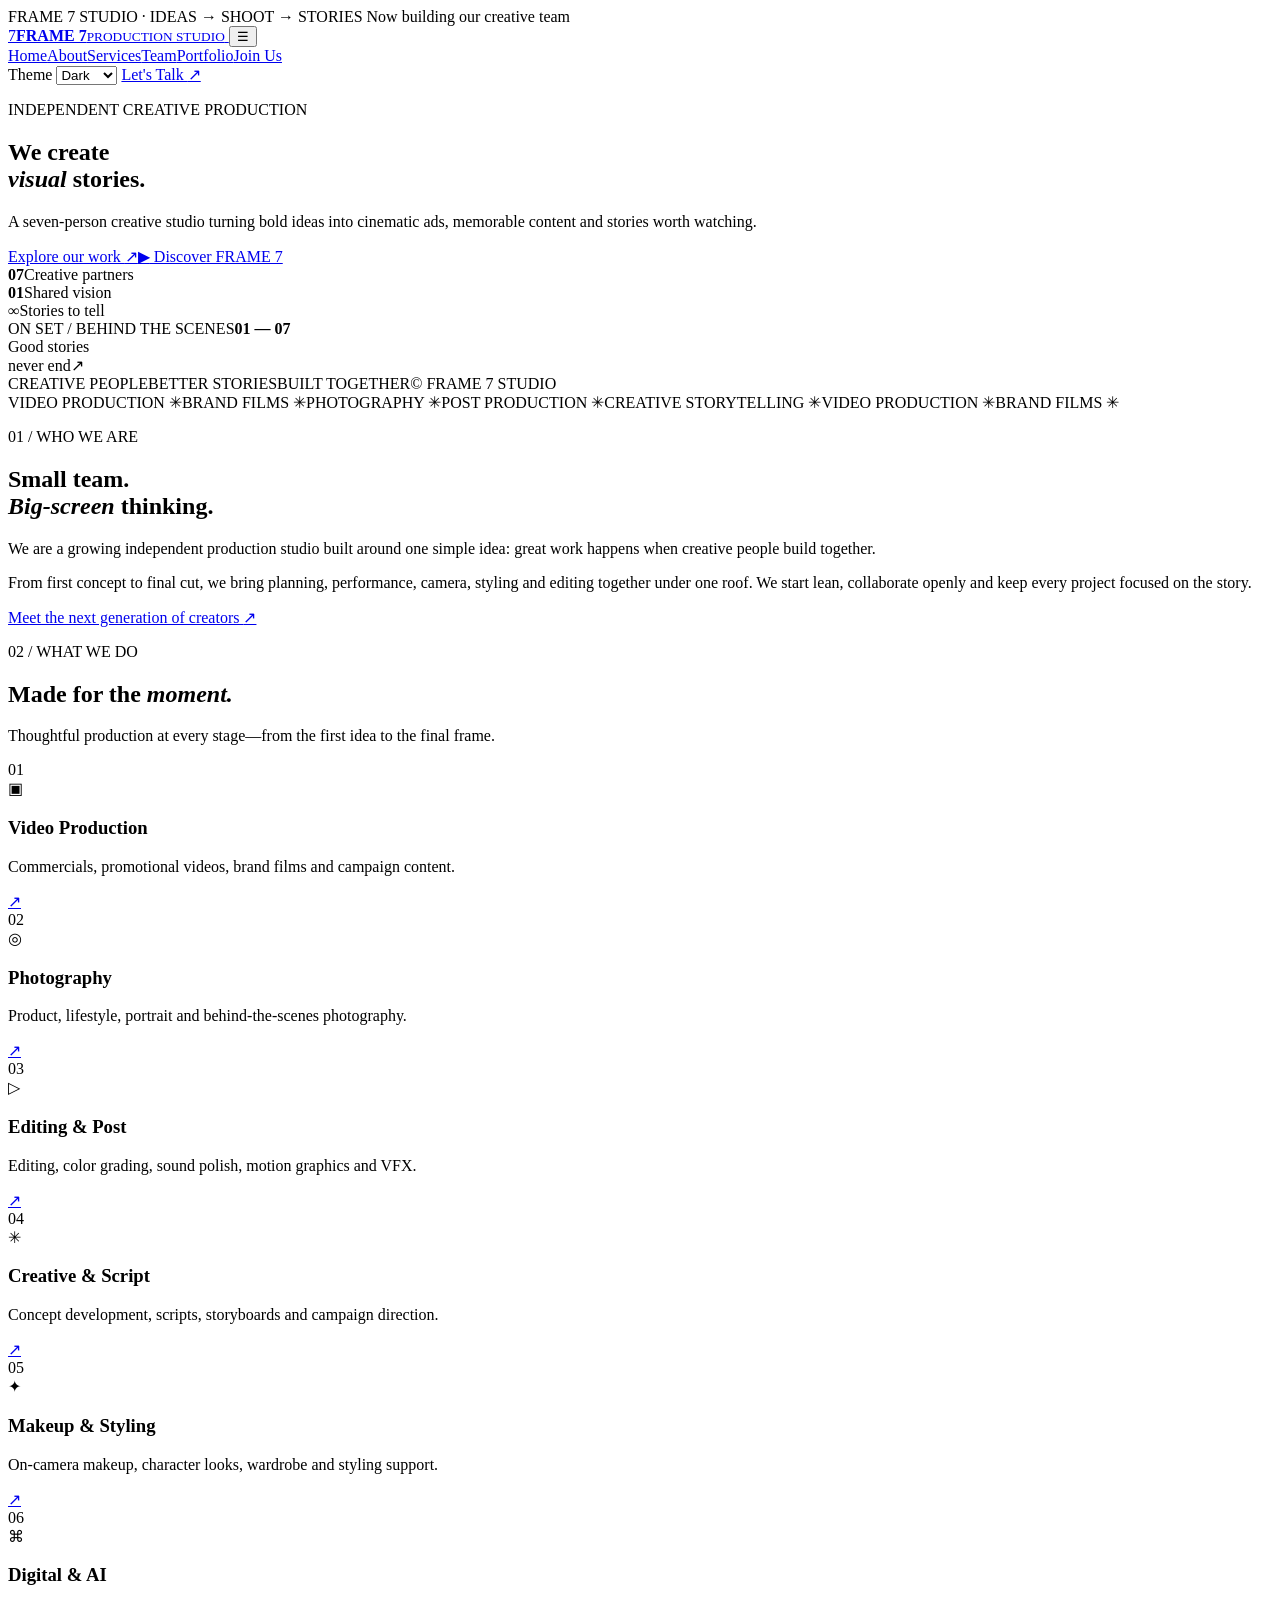
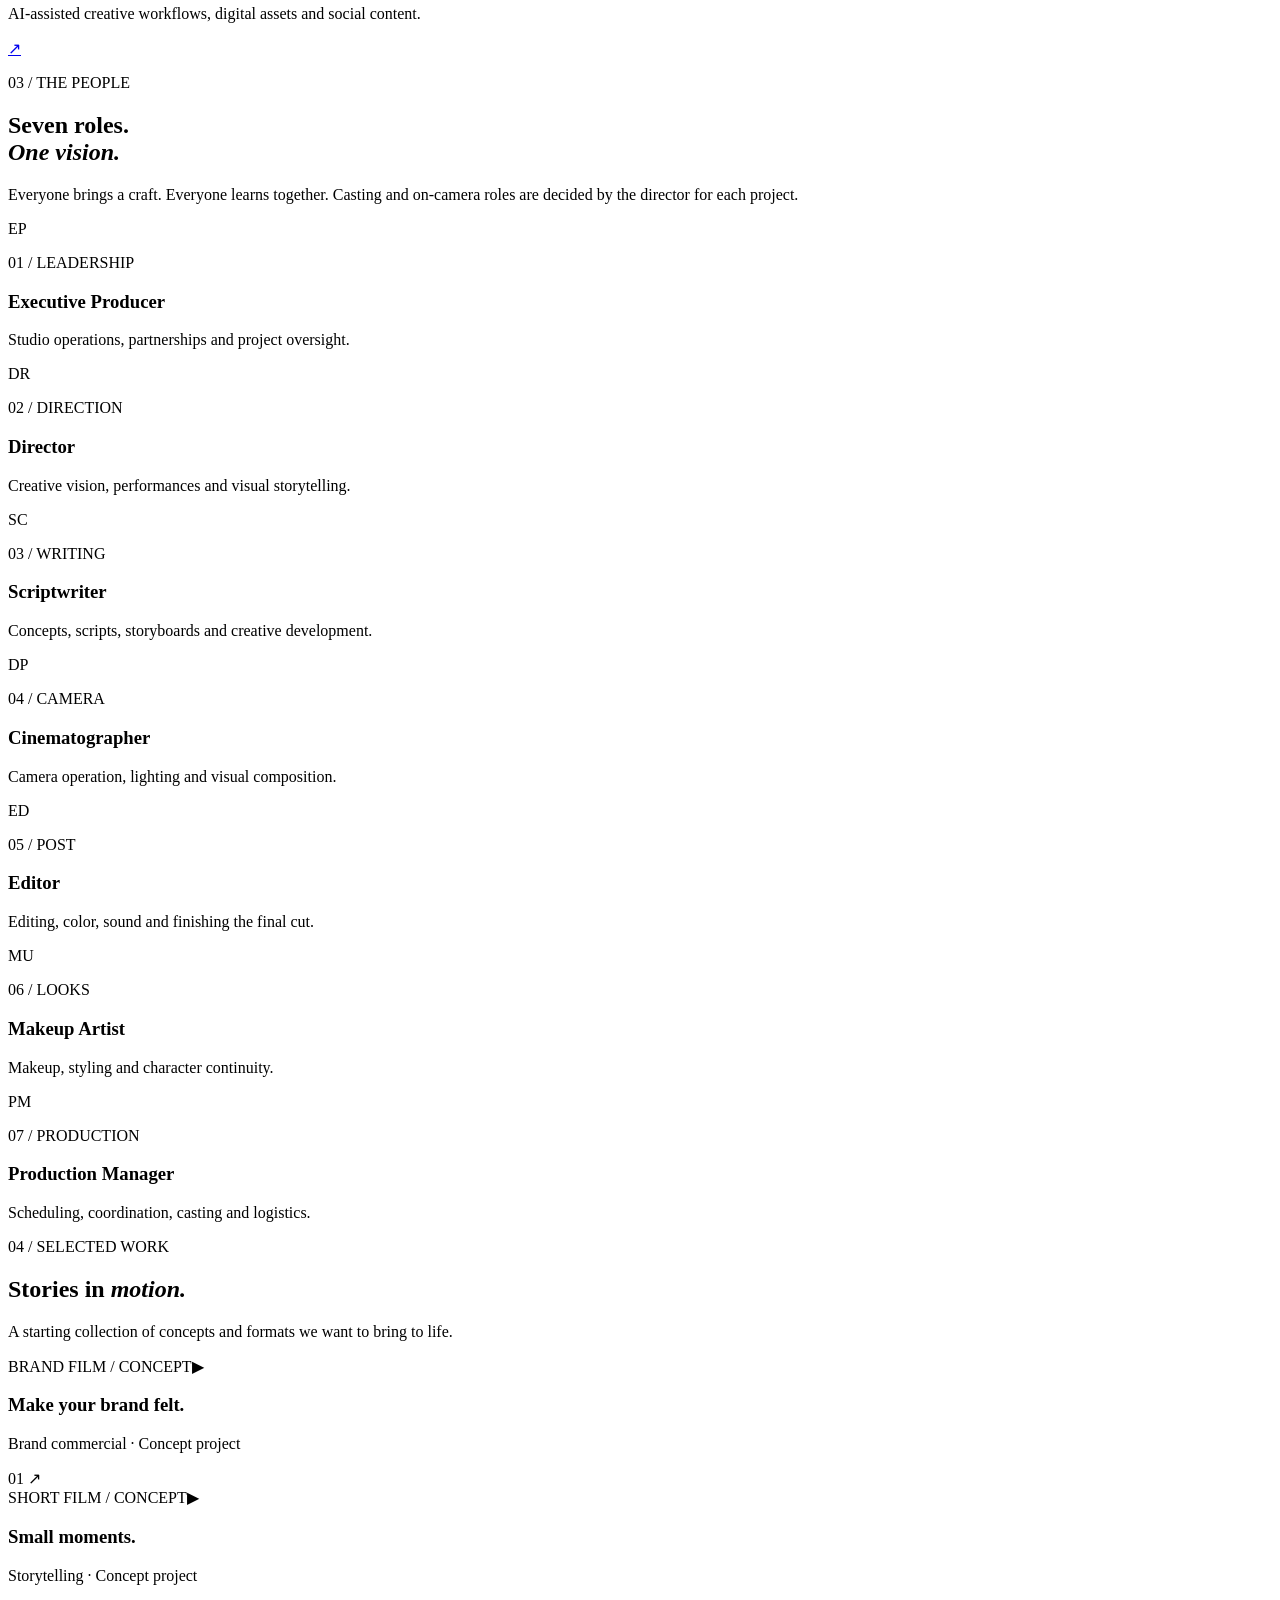
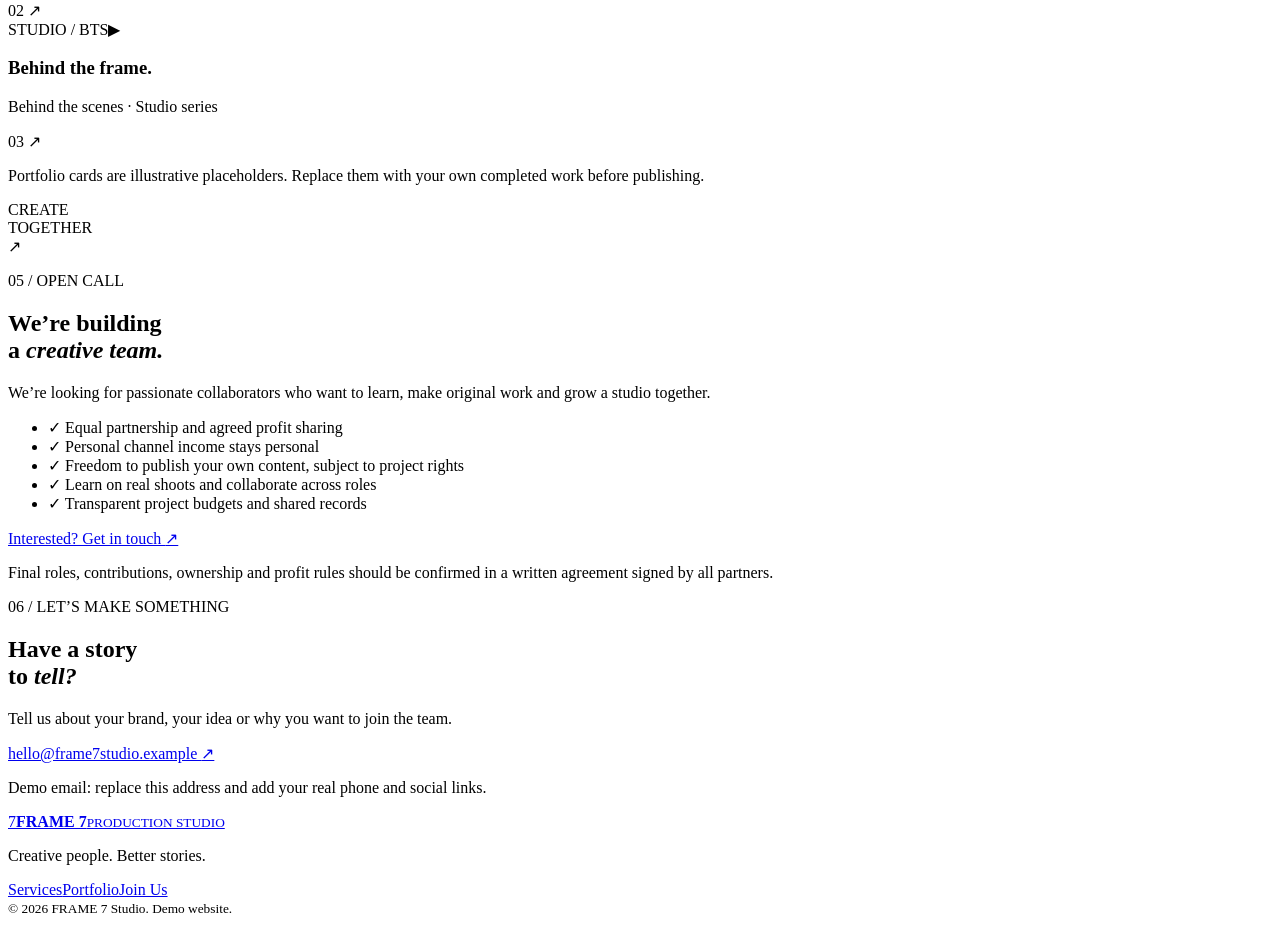
==== index.html @ ca61dd63 "Rename FRAME7_Production_Studio_Website/FRAME7_Production_Studio/index.html to index.html" ====
<!DOCTYPE html>
<html lang="en" data-theme="dark">
<head>
  <meta charset="UTF-8">
  <meta name="viewport" content="width=device-width, initial-scale=1.0">
  <meta name="description" content="FRAME 7 Production Studio — cinematic ads, video production, editing, photography and creative storytelling.">
  <title>FRAME 7 — Production Studio</title>
  <link rel="preconnect" href="https://fonts.googleapis.com">
  <link rel="preconnect" href="https://fonts.gstatic.com" crossorigin>
  <link href="https://fonts.googleapis.com/css2?family=DM+Sans:wght@400;500;600;700&family=Space+Grotesk:wght@400;500;600;700&display=swap" rel="stylesheet">
  <link rel="stylesheet" href="style.css">
</head>
<body>
  <div class="announcement"><span class="pulse"></span> FRAME 7 STUDIO · IDEAS → SHOOT → STORIES <span class="announcement-right">Now building our creative team</span></div>
  <header class="site-header">
    <a class="brand" href="#home" aria-label="Frame 7 home">
      <span class="brand-mark">7</span><span><b>FRAME 7</b><small>PRODUCTION STUDIO</small></span>
    </a>
    <button class="menu-toggle" id="menuToggle" aria-label="Toggle navigation" aria-expanded="false">☰</button>
    <nav id="mainNav">
      <a href="#home" class="active">Home</a><a href="#about">About</a><a href="#services">Services</a><a href="#team">Team</a><a href="#work">Portfolio</a><a href="#join">Join Us</a>
    </nav>
    <div class="header-actions">
      <label class="theme-label" for="themeSelect">Theme</label>
      <select id="themeSelect" aria-label="Choose color theme">
        <option value="blue">Blue</option><option value="light">Light</option><option value="dark" selected>Dark</option><option value="white">White</option><option value="green">Green</option><option value="purple">Purple</option><option value="yellow">Yellow</option>
      </select>
      <a class="button button-small button-outline" href="#contact">Let's Talk <span>↗</span></a>
    </div>
  </header>

  <main>
    <section class="hero section-wrap" id="home">
      <div class="hero-copy">
        <p class="eyebrow"><span></span> INDEPENDENT CREATIVE PRODUCTION</p>
        <h1>We create<br><em>visual</em> stories<span class="period">.</span></h1>
        <p class="hero-lead">A seven-person creative studio turning bold ideas into cinematic ads, memorable content and stories worth watching.</p>
        <div class="hero-actions"><a class="button" href="#work">Explore our work <span>↗</span></a><a class="text-link" href="#about"><span class="play">▶</span> Discover FRAME 7</a></div>
        <div class="hero-stats"><div><b>07</b><span>Creative partners</span></div><div><b>01</b><span>Shared vision</span></div><div><b>∞</b><span>Stories to tell</span></div></div>
      </div>
      <div class="hero-visual">
        <div class="hero-image"></div>
        <div class="image-overlay"></div>
        <div class="hero-image-caption"><span class="caption-dot"></span><span>ON SET / BEHIND THE SCENES</span><b>01 — 07</b></div>
        <div class="floating-note">Good stories<br>never end<span>↗</span></div>
        <div class="frame-corner corner-tl"></div><div class="frame-corner corner-br"></div>
      </div>
      <div class="hero-bottomline"><span>CREATIVE PEOPLE</span><span>BETTER STORIES</span><span>BUILT TOGETHER</span><span>© FRAME 7 STUDIO</span></div>
    </section>

    <section class="ticker" aria-label="Studio services"><div class="ticker-track"><span>VIDEO PRODUCTION ✳</span><span>BRAND FILMS ✳</span><span>PHOTOGRAPHY ✳</span><span>POST PRODUCTION ✳</span><span>CREATIVE STORYTELLING ✳</span><span>VIDEO PRODUCTION ✳</span><span>BRAND FILMS ✳</span></div></section>

    <section class="section section-wrap" id="about">
      <div class="section-heading"><p class="eyebrow">01 / WHO WE ARE</p><h2>Small team.<br><em>Big-screen</em> thinking.</h2></div>
      <div class="about-content"><p class="large-copy">We are a growing independent production studio built around one simple idea: great work happens when creative people build together.</p><p class="muted">From first concept to final cut, we bring planning, performance, camera, styling and editing together under one roof. We start lean, collaborate openly and keep every project focused on the story.</p><a class="under-link" href="#join">Meet the next generation of creators <span>↗</span></a></div>
    </section>

    <section class="services-section" id="services"><div class="section section-wrap">
      <div class="section-heading horizontal"><div><p class="eyebrow">02 / WHAT WE DO</p><h2>Made for the <em>moment.</em></h2></div><p class="muted section-intro">Thoughtful production at every stage—from the first idea to the final frame.</p></div>
      <div class="service-grid">
        <article class="service-card"><span class="service-number">01</span><div class="service-icon">▣</div><h3>Video Production</h3><p>Commercials, promotional videos, brand films and campaign content.</p><a href="#contact" aria-label="Ask about video production">↗</a></article>
        <article class="service-card"><span class="service-number">02</span><div class="service-icon">◎</div><h3>Photography</h3><p>Product, lifestyle, portrait and behind-the-scenes photography.</p><a href="#contact" aria-label="Ask about photography">↗</a></article>
        <article class="service-card"><span class="service-number">03</span><div class="service-icon">▷</div><h3>Editing & Post</h3><p>Editing, color grading, sound polish, motion graphics and VFX.</p><a href="#contact" aria-label="Ask about editing">↗</a></article>
        <article class="service-card"><span class="service-number">04</span><div class="service-icon">✳</div><h3>Creative & Script</h3><p>Concept development, scripts, storyboards and campaign direction.</p><a href="#contact" aria-label="Ask about creative services">↗</a></article>
        <article class="service-card"><span class="service-number">05</span><div class="service-icon">✦</div><h3>Makeup & Styling</h3><p>On-camera makeup, character looks, wardrobe and styling support.</p><a href="#contact" aria-label="Ask about makeup">↗</a></article>
        <article class="service-card"><span class="service-number">06</span><div class="service-icon">⌘</div><h3>Digital & AI</h3><p>AI-assisted creative workflows, digital assets and social content.</p><a href="#contact" aria-label="Ask about digital services">↗</a></article>
      </div>
    </div></section>

    <section class="section section-wrap team-section" id="team">
      <div class="section-heading horizontal"><div><p class="eyebrow">03 / THE PEOPLE</p><h2>Seven roles.<br><em>One vision.</em></h2></div><p class="muted section-intro">Everyone brings a craft. Everyone learns together. Casting and on-camera roles are decided by the director for each project.</p></div>
      <div class="team-grid">
        <article class="team-card"><div class="avatar avatar-one">EP</div><p class="role">01 / LEADERSHIP</p><h3>Executive Producer</h3><p>Studio operations, partnerships and project oversight.</p></article>
        <article class="team-card"><div class="avatar avatar-two">DR</div><p class="role">02 / DIRECTION</p><h3>Director</h3><p>Creative vision, performances and visual storytelling.</p></article>
        <article class="team-card"><div class="avatar avatar-three">SC</div><p class="role">03 / WRITING</p><h3>Scriptwriter</h3><p>Concepts, scripts, storyboards and creative development.</p></article>
        <article class="team-card"><div class="avatar avatar-four">DP</div><p class="role">04 / CAMERA</p><h3>Cinematographer</h3><p>Camera operation, lighting and visual composition.</p></article>
        <article class="team-card"><div class="avatar avatar-five">ED</div><p class="role">05 / POST</p><h3>Editor</h3><p>Editing, color, sound and finishing the final cut.</p></article>
        <article class="team-card"><div class="avatar avatar-six">MU</div><p class="role">06 / LOOKS</p><h3>Makeup Artist</h3><p>Makeup, styling and character continuity.</p></article>
        <article class="team-card"><div class="avatar avatar-seven">PM</div><p class="role">07 / PRODUCTION</p><h3>Production Manager</h3><p>Scheduling, coordination, casting and logistics.</p></article>
      </div>
    </section>

    <section class="work-section" id="work"><div class="section section-wrap">
      <div class="section-heading horizontal"><div><p class="eyebrow">04 / SELECTED WORK</p><h2>Stories in <em>motion.</em></h2></div><p class="muted section-intro">A starting collection of concepts and formats we want to bring to life.</p></div>
      <div class="work-grid">
        <article class="work-card work-large"><div class="work-photo photo-one"><span class="work-tag">BRAND FILM / CONCEPT</span><span class="work-play">▶</span></div><div class="work-meta"><div><h3>Make your brand felt.</h3><p>Brand commercial · Concept project</p></div><span>01 ↗</span></div></article>
        <article class="work-card"><div class="work-photo photo-two"><span class="work-tag">SHORT FILM / CONCEPT</span><span class="work-play">▶</span></div><div class="work-meta"><div><h3>Small moments.</h3><p>Storytelling · Concept project</p></div><span>02 ↗</span></div></article>
        <article class="work-card"><div class="work-photo photo-three"><span class="work-tag">STUDIO / BTS</span><span class="work-play">▶</span></div><div class="work-meta"><div><h3>Behind the frame.</h3><p>Behind the scenes · Studio series</p></div><span>03 ↗</span></div></article>
      </div>
      <p class="portfolio-note">Portfolio cards are illustrative placeholders. Replace them with your own completed work before publishing.</p>
    </div></section>

    <section class="join-section section-wrap" id="join">
      <div class="join-visual"><div class="join-photo"></div><span class="join-stamp">CREATE<br>TOGETHER<br>↗</span></div>
      <div class="join-copy"><p class="eyebrow">05 / OPEN CALL</p><h2>We’re building<br>a <em>creative team.</em></h2><p class="muted">We’re looking for passionate collaborators who want to learn, make original work and grow a studio together.</p>
        <ul class="benefit-list"><li><span>✓</span> Equal partnership and agreed profit sharing</li><li><span>✓</span> Personal channel income stays personal</li><li><span>✓</span> Freedom to publish your own content, subject to project rights</li><li><span>✓</span> Learn on real shoots and collaborate across roles</li><li><span>✓</span> Transparent project budgets and shared records</li></ul>
        <a class="button" href="#contact">Interested? Get in touch <span>↗</span></a>
        <p class="small-note">Final roles, contributions, ownership and profit rules should be confirmed in a written agreement signed by all partners.</p>
      </div>
    </section>

    <section class="contact-section section-wrap" id="contact"><div><p class="eyebrow">06 / LET’S MAKE SOMETHING</p><h2>Have a story<br>to <em>tell?</em></h2></div><div class="contact-content"><p class="muted">Tell us about your brand, your idea or why you want to join the team.</p><a class="contact-email" href="mailto:hello@frame7studio.example">hello@frame7studio.example <span>↗</span></a><p class="small-note">Demo email: replace this address and add your real phone and social links.</p></div></section>
  </main>
  <footer class="site-footer"><a class="brand" href="#home"><span class="brand-mark">7</span><span><b>FRAME 7</b><small>PRODUCTION STUDIO</small></span></a><p>Creative people. Better stories.</p><div class="footer-links"><a href="#services">Services</a><a href="#work">Portfolio</a><a href="#join">Join Us</a></div><small>© <span id="year"></span> FRAME 7 Studio. Demo website.</small></footer>
  <script src="app.js"></script>
</body>
</html>
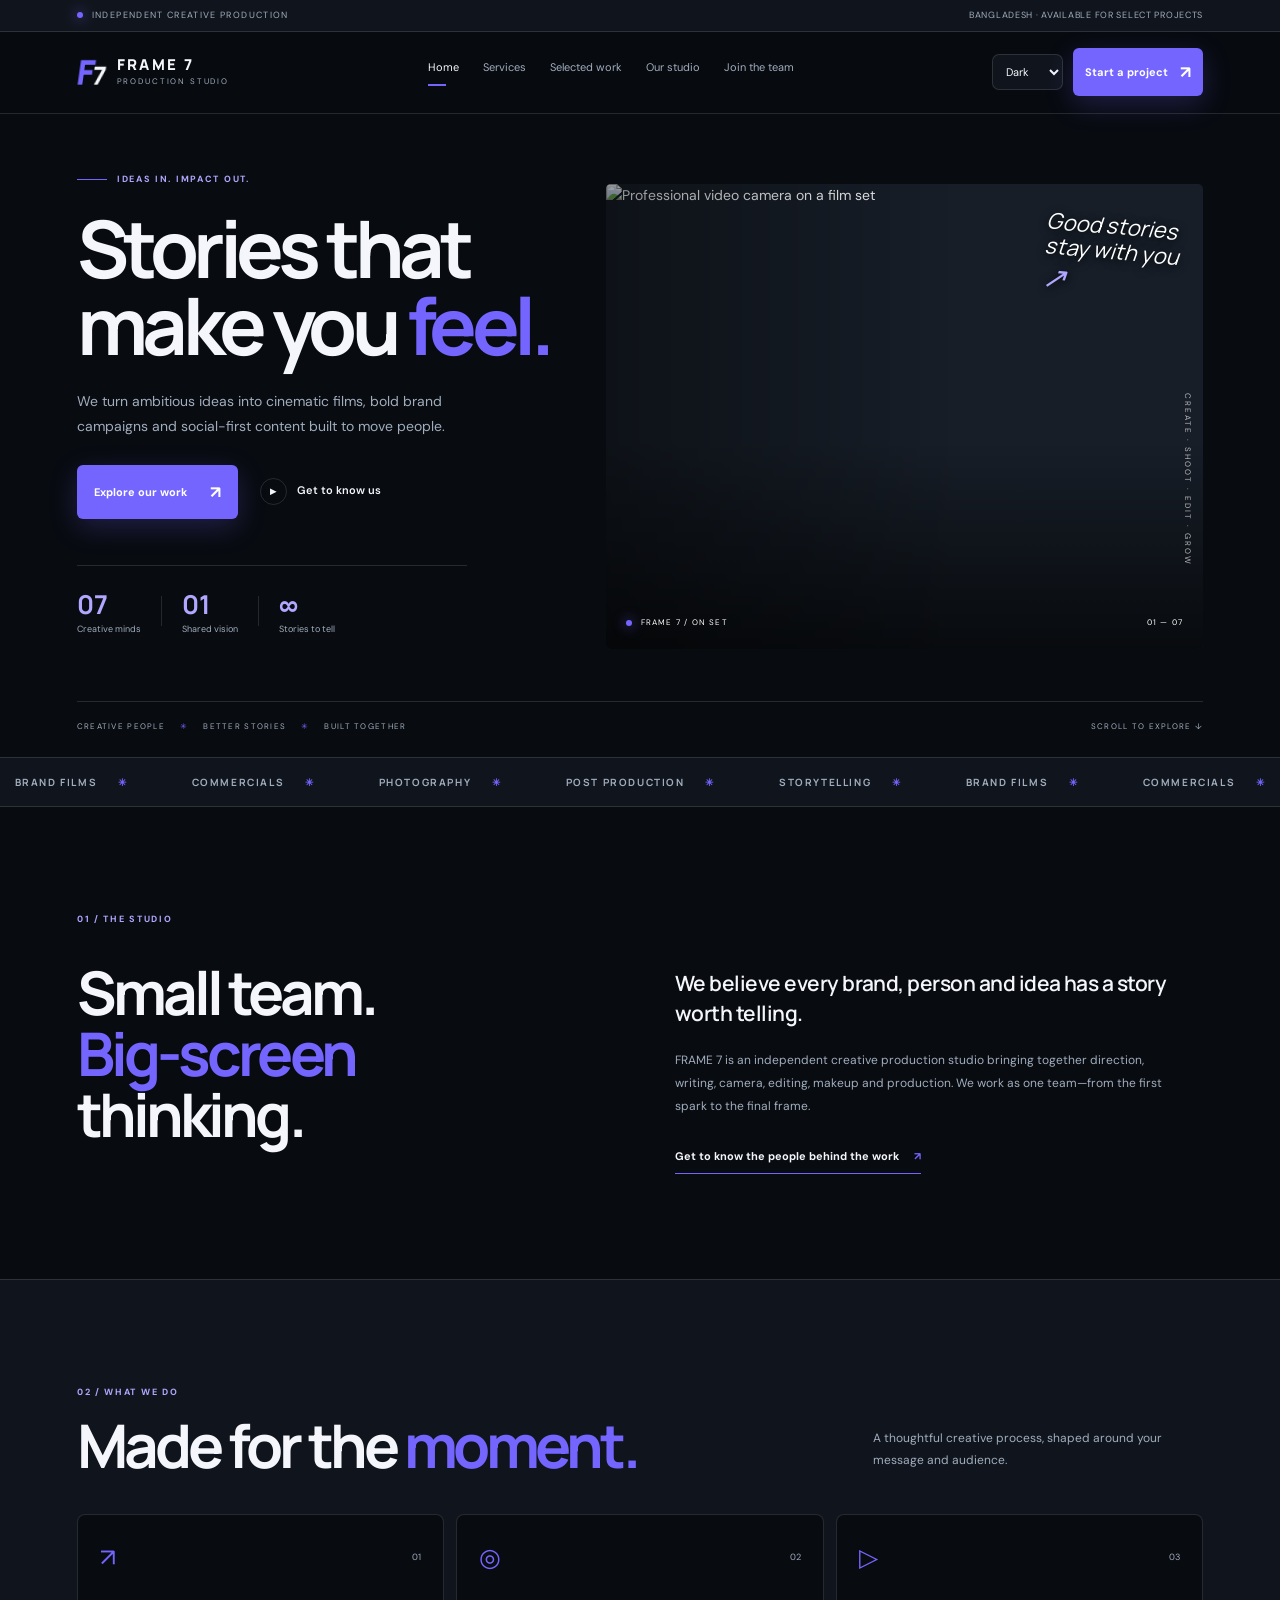
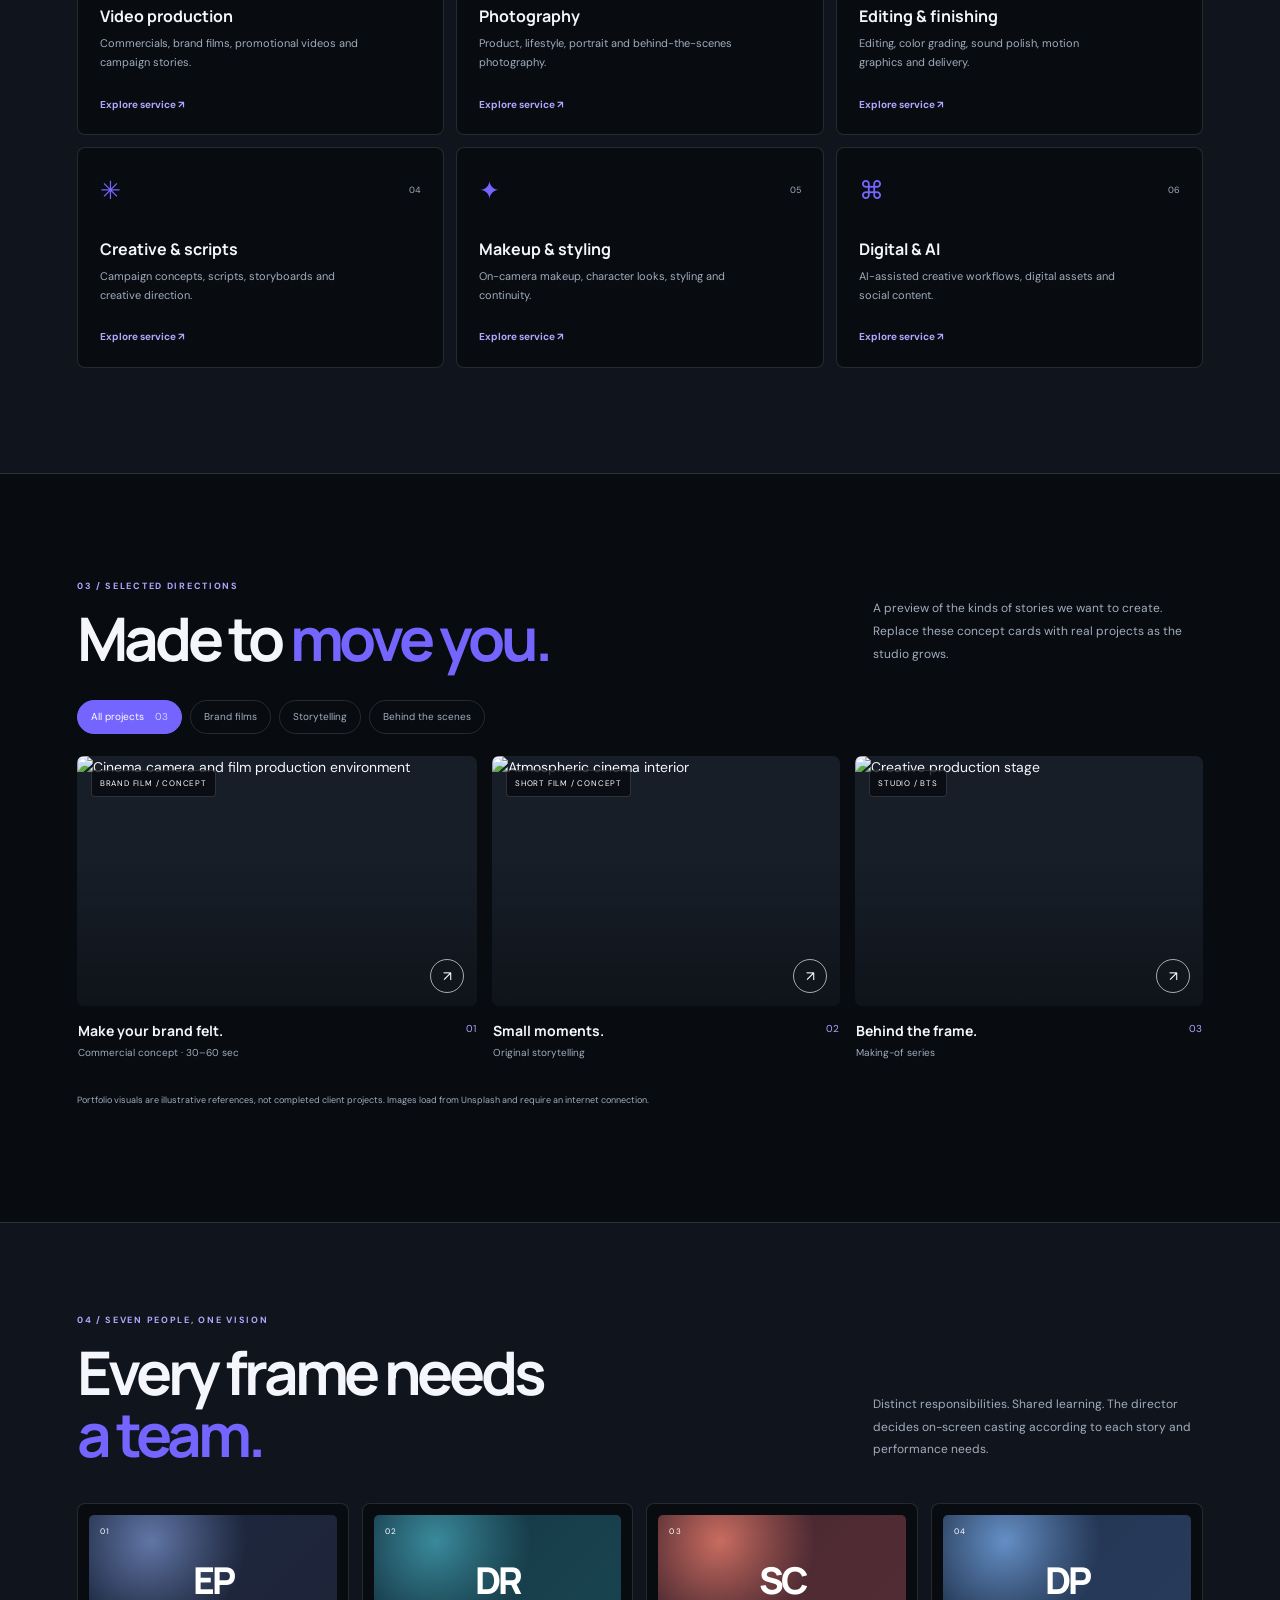
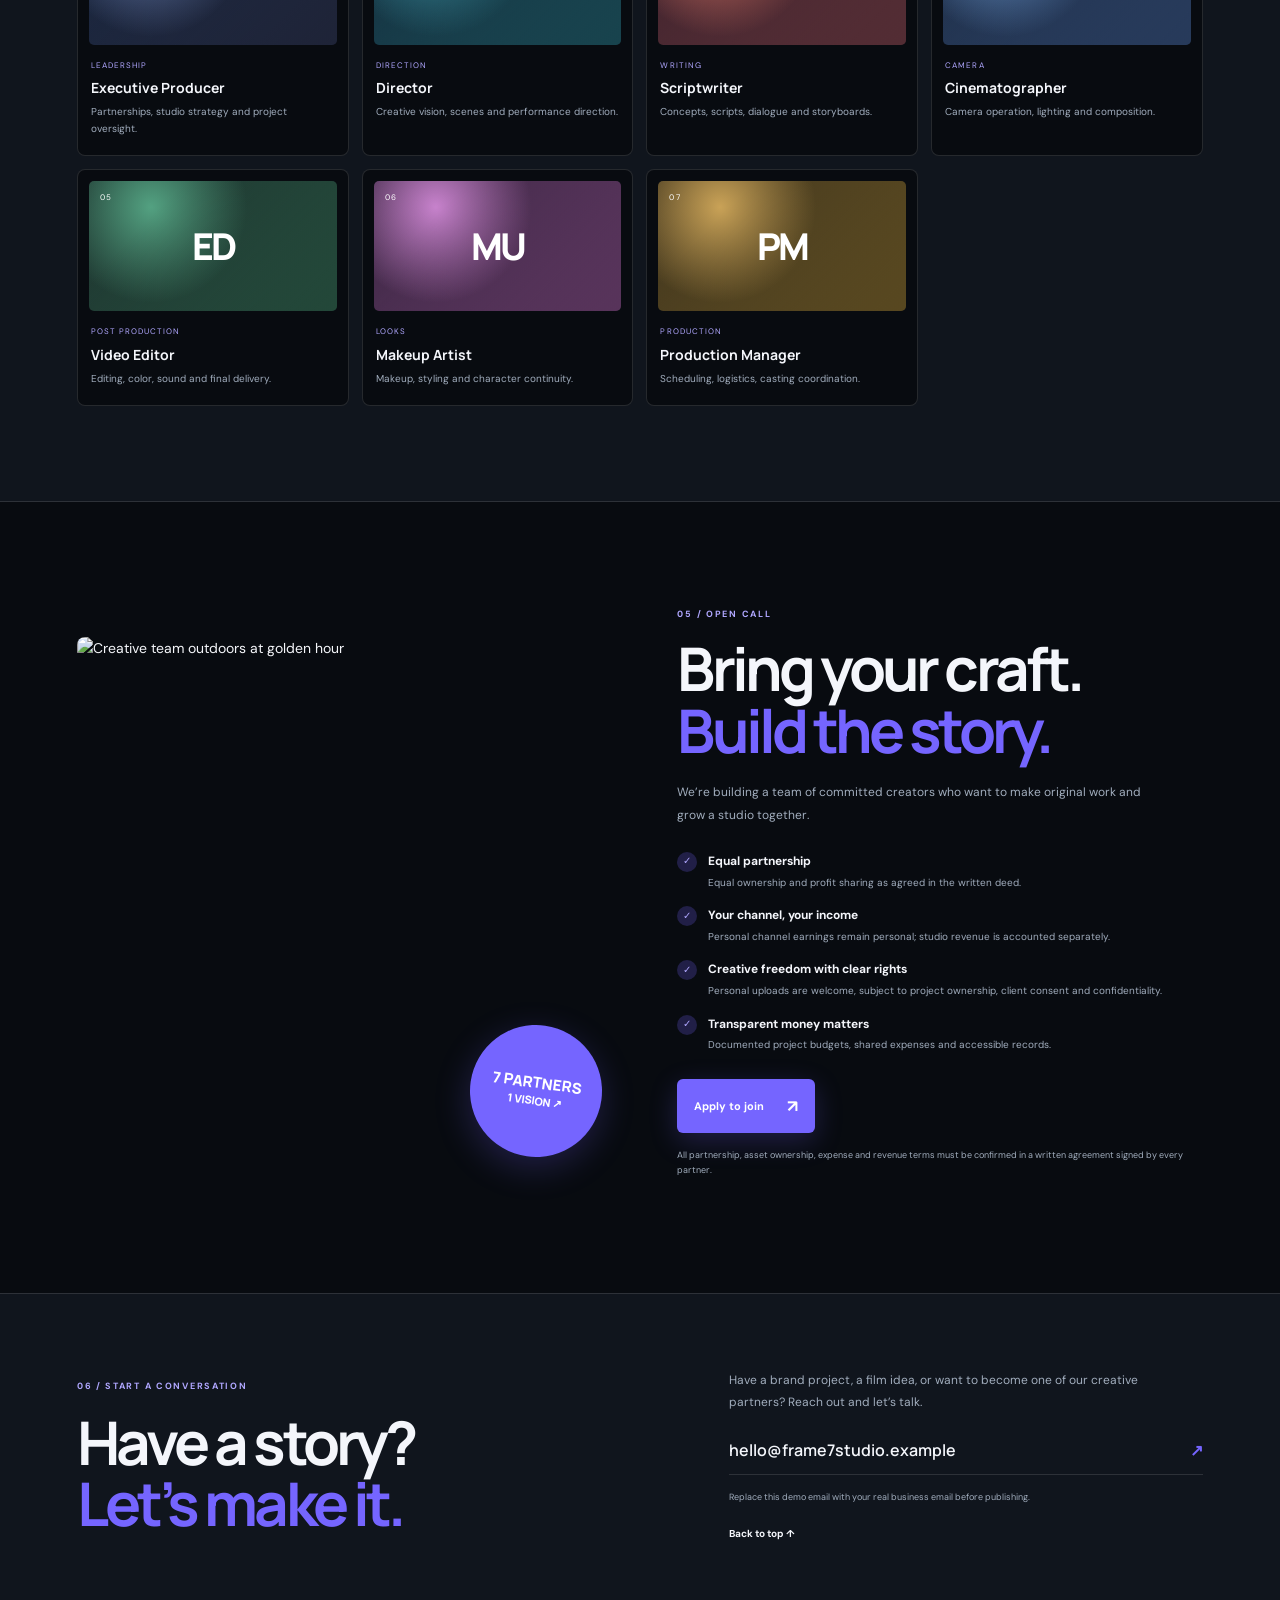
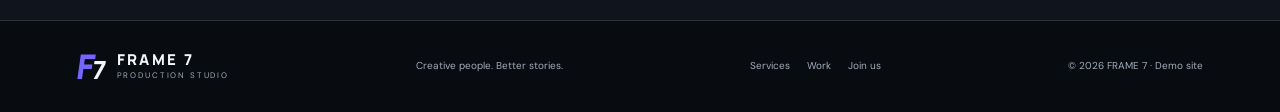
==== commit 8320affc: "Add files via upload" ====
--- a/index.html
+++ b/index.html
@@ -2,106 +2,89 @@
 <html lang="en" data-theme="dark">
 <head>
   <meta charset="UTF-8">
-  <meta name="viewport" content="width=device-width, initial-scale=1.0">
-  <meta name="description" content="FRAME 7 Production Studio — cinematic ads, video production, editing, photography and creative storytelling.">
-  <title>FRAME 7 — Production Studio</title>
+  <meta name="viewport" content="width=device-width, initial-scale=1">
+  <meta name="theme-color" content="#080b10">
+  <meta name="description" content="FRAME 7 Production Studio creates cinematic brand films, commercials, social content and visual stories.">
+  <title>FRAME 7 — Stories That Stay</title>
   <link rel="preconnect" href="https://fonts.googleapis.com">
   <link rel="preconnect" href="https://fonts.gstatic.com" crossorigin>
-  <link href="https://fonts.googleapis.com/css2?family=DM+Sans:wght@400;500;600;700&family=Space+Grotesk:wght@400;500;600;700&display=swap" rel="stylesheet">
+  <link href="https://fonts.googleapis.com/css2?family=DM+Sans:wght@400;500;600;700&family=Manrope:wght@400;500;600;700;800&display=swap" rel="stylesheet">
   <link rel="stylesheet" href="style.css">
 </head>
 <body>
-  <div class="announcement"><span class="pulse"></span> FRAME 7 STUDIO · IDEAS → SHOOT → STORIES <span class="announcement-right">Now building our creative team</span></div>
-  <header class="site-header">
-    <a class="brand" href="#home" aria-label="Frame 7 home">
-      <span class="brand-mark">7</span><span><b>FRAME 7</b><small>PRODUCTION STUDIO</small></span>
-    </a>
-    <button class="menu-toggle" id="menuToggle" aria-label="Toggle navigation" aria-expanded="false">☰</button>
-    <nav id="mainNav">
-      <a href="#home" class="active">Home</a><a href="#about">About</a><a href="#services">Services</a><a href="#team">Team</a><a href="#work">Portfolio</a><a href="#join">Join Us</a>
-    </nav>
-    <div class="header-actions">
-      <label class="theme-label" for="themeSelect">Theme</label>
-      <select id="themeSelect" aria-label="Choose color theme">
-        <option value="blue">Blue</option><option value="light">Light</option><option value="dark" selected>Dark</option><option value="white">White</option><option value="green">Green</option><option value="purple">Purple</option><option value="yellow">Yellow</option>
-      </select>
-      <a class="button button-small button-outline" href="#contact">Let's Talk <span>↗</span></a>
-    </div>
+  <div class="topline"><span class="live-dot"></span> INDEPENDENT CREATIVE PRODUCTION <span class="topline-right">BANGLADESH · AVAILABLE FOR SELECT PROJECTS</span></div>
+  <header class="header">
+    <a class="brand" href="#home" aria-label="FRAME 7 home"><span class="brand-symbol">F<span>7</span></span><span class="brand-type"><strong>FRAME 7</strong><small>PRODUCTION STUDIO</small></span></a>
+    <button class="menu-button" id="menuButton" aria-label="Open menu" aria-expanded="false">☰</button>
+    <nav id="nav"><a class="active" href="#home">Home</a><a href="#services">Services</a><a href="#work">Selected work</a><a href="#studio">Our studio</a><a href="#join">Join the team</a></nav>
+    <div class="header-tools"><label class="sr-only" for="themeSelect">Choose theme</label><select id="themeSelect" aria-label="Choose color theme"><option value="blue">Blue</option><option value="light">Light</option><option value="dark" selected>Dark</option><option value="white">White</option><option value="green">Green</option><option value="purple">Purple</option><option value="yellow">Yellow</option></select><a class="button button-sm" href="#contact">Start a project <span>↗</span></a></div>
   </header>
 
   <main>
-    <section class="hero section-wrap" id="home">
-      <div class="hero-copy">
-        <p class="eyebrow"><span></span> INDEPENDENT CREATIVE PRODUCTION</p>
-        <h1>We create<br><em>visual</em> stories<span class="period">.</span></h1>
-        <p class="hero-lead">A seven-person creative studio turning bold ideas into cinematic ads, memorable content and stories worth watching.</p>
-        <div class="hero-actions"><a class="button" href="#work">Explore our work <span>↗</span></a><a class="text-link" href="#about"><span class="play">▶</span> Discover FRAME 7</a></div>
-        <div class="hero-stats"><div><b>07</b><span>Creative partners</span></div><div><b>01</b><span>Shared vision</span></div><div><b>∞</b><span>Stories to tell</span></div></div>
+    <section class="hero page-width" id="home">
+      <div class="hero-copy reveal">
+        <div class="eyebrow"><span class="eyebrow-line"></span> IDEAS IN. IMPACT OUT.</div>
+        <h1>Stories that<br>make you <span class="accent-word">feel.</span></h1>
+        <p class="hero-intro">We turn ambitious ideas into cinematic films, bold brand campaigns and social-first content built to move people.</p>
+        <div class="hero-buttons"><a class="button" href="#work">Explore our work <span>↗</span></a><a class="play-link" href="#studio"><span class="play-icon">▶</span> Get to know us</a></div>
+        <div class="hero-proof"><div><strong>07</strong><span>Creative minds</span></div><i></i><div><strong>01</strong><span>Shared vision</span></div><i></i><div><strong>∞</strong><span>Stories to tell</span></div></div>
       </div>
-      <div class="hero-visual">
-        <div class="hero-image"></div>
-        <div class="image-overlay"></div>
-        <div class="hero-image-caption"><span class="caption-dot"></span><span>ON SET / BEHIND THE SCENES</span><b>01 — 07</b></div>
-        <div class="floating-note">Good stories<br>never end<span>↗</span></div>
-        <div class="frame-corner corner-tl"></div><div class="frame-corner corner-br"></div>
+      <div class="hero-art reveal">
+        <img src="https://images.unsplash.com/photo-1492619375914-88005aa9e8fb?auto=format&fit=crop&w=1500&q=90" alt="Professional video camera on a film set" fetchpriority="high">
+        <div class="hero-shade"></div><div class="art-label"><span class="live-dot"></span> FRAME 7 / ON SET <span>01 — 07</span></div>
+        <div class="art-note">Good stories<br>stay with you<span>↗</span></div>
+        <div class="hero-side-label">CREATE · SHOOT · EDIT · GROW</div>
       </div>
-      <div class="hero-bottomline"><span>CREATIVE PEOPLE</span><span>BETTER STORIES</span><span>BUILT TOGETHER</span><span>© FRAME 7 STUDIO</span></div>
+      <div class="hero-footer"><span>CREATIVE PEOPLE</span><span class="footer-cross">✳</span><span>BETTER STORIES</span><span class="footer-cross">✳</span><span>BUILT TOGETHER</span><span class="hero-footer-right">SCROLL TO EXPLORE ↓</span></div>
     </section>
 
-    <section class="ticker" aria-label="Studio services"><div class="ticker-track"><span>VIDEO PRODUCTION ✳</span><span>BRAND FILMS ✳</span><span>PHOTOGRAPHY ✳</span><span>POST PRODUCTION ✳</span><span>CREATIVE STORYTELLING ✳</span><span>VIDEO PRODUCTION ✳</span><span>BRAND FILMS ✳</span></div></section>
+    <div class="marquee" aria-label="Our services"><div class="marquee-track"><span>BRAND FILMS <b>✳</b></span><span>COMMERCIALS <b>✳</b></span><span>PHOTOGRAPHY <b>✳</b></span><span>POST PRODUCTION <b>✳</b></span><span>STORYTELLING <b>✳</b></span><span>BRAND FILMS <b>✳</b></span><span>COMMERCIALS <b>✳</b></span></div></div>
 
-    <section class="section section-wrap" id="about">
-      <div class="section-heading"><p class="eyebrow">01 / WHO WE ARE</p><h2>Small team.<br><em>Big-screen</em> thinking.</h2></div>
-      <div class="about-content"><p class="large-copy">We are a growing independent production studio built around one simple idea: great work happens when creative people build together.</p><p class="muted">From first concept to final cut, we bring planning, performance, camera, styling and editing together under one roof. We start lean, collaborate openly and keep every project focused on the story.</p><a class="under-link" href="#join">Meet the next generation of creators <span>↗</span></a></div>
+    <section class="section page-width intro-section reveal" id="studio">
+      <div class="section-kicker">01 / THE STUDIO</div>
+      <div class="intro-grid"><h2>Small team.<br><span class="accent-word">Big-screen</span><br>thinking.</h2><div class="intro-copy"><p class="intro-big">We believe every brand, person and idea has a story worth telling.</p><p class="muted">FRAME 7 is an independent creative production studio bringing together direction, writing, camera, editing, makeup and production. We work as one team—from the first spark to the final frame.</p><a class="under-link" href="#join">Get to know the people behind the work <span>↗</span></a></div></div>
     </section>
 
-    <section class="services-section" id="services"><div class="section section-wrap">
-      <div class="section-heading horizontal"><div><p class="eyebrow">02 / WHAT WE DO</p><h2>Made for the <em>moment.</em></h2></div><p class="muted section-intro">Thoughtful production at every stage—from the first idea to the final frame.</p></div>
-      <div class="service-grid">
-        <article class="service-card"><span class="service-number">01</span><div class="service-icon">▣</div><h3>Video Production</h3><p>Commercials, promotional videos, brand films and campaign content.</p><a href="#contact" aria-label="Ask about video production">↗</a></article>
-        <article class="service-card"><span class="service-number">02</span><div class="service-icon">◎</div><h3>Photography</h3><p>Product, lifestyle, portrait and behind-the-scenes photography.</p><a href="#contact" aria-label="Ask about photography">↗</a></article>
-        <article class="service-card"><span class="service-number">03</span><div class="service-icon">▷</div><h3>Editing & Post</h3><p>Editing, color grading, sound polish, motion graphics and VFX.</p><a href="#contact" aria-label="Ask about editing">↗</a></article>
-        <article class="service-card"><span class="service-number">04</span><div class="service-icon">✳</div><h3>Creative & Script</h3><p>Concept development, scripts, storyboards and campaign direction.</p><a href="#contact" aria-label="Ask about creative services">↗</a></article>
-        <article class="service-card"><span class="service-number">05</span><div class="service-icon">✦</div><h3>Makeup & Styling</h3><p>On-camera makeup, character looks, wardrobe and styling support.</p><a href="#contact" aria-label="Ask about makeup">↗</a></article>
-        <article class="service-card"><span class="service-number">06</span><div class="service-icon">⌘</div><h3>Digital & AI</h3><p>AI-assisted creative workflows, digital assets and social content.</p><a href="#contact" aria-label="Ask about digital services">↗</a></article>
+    <section class="services-band" id="services"><div class="section page-width">
+      <div class="section-top reveal"><div><div class="section-kicker">02 / WHAT WE DO</div><h2>Made for the <span class="accent-word">moment.</span></h2></div><p class="muted">A thoughtful creative process, shaped around your message and audience.</p></div>
+      <div class="services-grid">
+        <article class="service-card reveal"><div class="service-top"><span class="service-icon">↗</span><span>01</span></div><h3>Video production</h3><p>Commercials, brand films, promotional videos and campaign stories.</p><a href="#contact" aria-label="Contact us about video production">Explore service ↗</a></article>
+        <article class="service-card reveal"><div class="service-top"><span class="service-icon">◎</span><span>02</span></div><h3>Photography</h3><p>Product, lifestyle, portrait and behind-the-scenes photography.</p><a href="#contact" aria-label="Contact us about photography">Explore service ↗</a></article>
+        <article class="service-card reveal"><div class="service-top"><span class="service-icon">▷</span><span>03</span></div><h3>Editing & finishing</h3><p>Editing, color grading, sound polish, motion graphics and delivery.</p><a href="#contact" aria-label="Contact us about editing">Explore service ↗</a></article>
+        <article class="service-card reveal"><div class="service-top"><span class="service-icon">✳</span><span>04</span></div><h3>Creative & scripts</h3><p>Campaign concepts, scripts, storyboards and creative direction.</p><a href="#contact" aria-label="Contact us about creative">Explore service ↗</a></article>
+        <article class="service-card reveal"><div class="service-top"><span class="service-icon">✦</span><span>05</span></div><h3>Makeup & styling</h3><p>On-camera makeup, character looks, styling and continuity.</p><a href="#contact" aria-label="Contact us about makeup">Explore service ↗</a></article>
+        <article class="service-card reveal"><div class="service-top"><span class="service-icon">⌘</span><span>06</span></div><h3>Digital & AI</h3><p>AI-assisted creative workflows, digital assets and social content.</p><a href="#contact" aria-label="Contact us about digital services">Explore service ↗</a></article>
       </div>
     </div></section>
 
-    <section class="section section-wrap team-section" id="team">
-      <div class="section-heading horizontal"><div><p class="eyebrow">03 / THE PEOPLE</p><h2>Seven roles.<br><em>One vision.</em></h2></div><p class="muted section-intro">Everyone brings a craft. Everyone learns together. Casting and on-camera roles are decided by the director for each project.</p></div>
-      <div class="team-grid">
-        <article class="team-card"><div class="avatar avatar-one">EP</div><p class="role">01 / LEADERSHIP</p><h3>Executive Producer</h3><p>Studio operations, partnerships and project oversight.</p></article>
-        <article class="team-card"><div class="avatar avatar-two">DR</div><p class="role">02 / DIRECTION</p><h3>Director</h3><p>Creative vision, performances and visual storytelling.</p></article>
-        <article class="team-card"><div class="avatar avatar-three">SC</div><p class="role">03 / WRITING</p><h3>Scriptwriter</h3><p>Concepts, scripts, storyboards and creative development.</p></article>
-        <article class="team-card"><div class="avatar avatar-four">DP</div><p class="role">04 / CAMERA</p><h3>Cinematographer</h3><p>Camera operation, lighting and visual composition.</p></article>
-        <article class="team-card"><div class="avatar avatar-five">ED</div><p class="role">05 / POST</p><h3>Editor</h3><p>Editing, color, sound and finishing the final cut.</p></article>
-        <article class="team-card"><div class="avatar avatar-six">MU</div><p class="role">06 / LOOKS</p><h3>Makeup Artist</h3><p>Makeup, styling and character continuity.</p></article>
-        <article class="team-card"><div class="avatar avatar-seven">PM</div><p class="role">07 / PRODUCTION</p><h3>Production Manager</h3><p>Scheduling, coordination, casting and logistics.</p></article>
-      </div>
+    <section class="section page-width work-section" id="work">
+      <div class="section-top reveal"><div><div class="section-kicker">03 / SELECTED DIRECTIONS</div><h2>Made to <span class="accent-word">move you.</span></h2></div><p class="muted">A preview of the kinds of stories we want to create. Replace these concept cards with real projects as the studio grows.</p></div>
+      <div class="filters reveal" role="group" aria-label="Filter portfolio projects"><button class="filter active" data-filter="all">All projects <span>03</span></button><button class="filter" data-filter="brand">Brand films</button><button class="filter" data-filter="story">Storytelling</button><button class="filter" data-filter="bts">Behind the scenes</button></div>
+      <div class="project-grid">
+        <article class="project-card project-feature reveal" data-category="brand"><a href="#contact" class="project-image"><img src="https://images.unsplash.com/photo-1485846234645-a62644f84728?auto=format&fit=crop&w=1300&q=85" alt="Cinema camera and film production environment" loading="lazy"><span class="project-type">BRAND FILM / CONCEPT</span><span class="project-arrow">↗</span></a><div class="project-info"><div><h3>Make your brand felt.</h3><p>Commercial concept · 30–60 sec</p></div><span>01</span></div></article>
+        <article class="project-card reveal" data-category="story"><a href="#contact" class="project-image"><img src="https://images.unsplash.com/photo-1489599849927-2ee91cede3ba?auto=format&fit=crop&w=1000&q=85" alt="Atmospheric cinema interior" loading="lazy"><span class="project-type">SHORT FILM / CONCEPT</span><span class="project-arrow">↗</span></a><div class="project-info"><div><h3>Small moments.</h3><p>Original storytelling</p></div><span>02</span></div></article>
+        <article class="project-card reveal" data-category="bts"><a href="#contact" class="project-image"><img src="https://images.unsplash.com/photo-1503095396549-807759245b35?auto=format&fit=crop&w=1000&q=85" alt="Creative production stage" loading="lazy"><span class="project-type">STUDIO / BTS</span><span class="project-arrow">↗</span></a><div class="project-info"><div><h3>Behind the frame.</h3><p>Making-of series</p></div><span>03</span></div></article>
+      </div><p class="disclaimer">Portfolio visuals are illustrative references, not completed client projects. Images load from Unsplash and require an internet connection.</p>
     </section>
 
-    <section class="work-section" id="work"><div class="section section-wrap">
-      <div class="section-heading horizontal"><div><p class="eyebrow">04 / SELECTED WORK</p><h2>Stories in <em>motion.</em></h2></div><p class="muted section-intro">A starting collection of concepts and formats we want to bring to life.</p></div>
-      <div class="work-grid">
-        <article class="work-card work-large"><div class="work-photo photo-one"><span class="work-tag">BRAND FILM / CONCEPT</span><span class="work-play">▶</span></div><div class="work-meta"><div><h3>Make your brand felt.</h3><p>Brand commercial · Concept project</p></div><span>01 ↗</span></div></article>
-        <article class="work-card"><div class="work-photo photo-two"><span class="work-tag">SHORT FILM / CONCEPT</span><span class="work-play">▶</span></div><div class="work-meta"><div><h3>Small moments.</h3><p>Storytelling · Concept project</p></div><span>02 ↗</span></div></article>
-        <article class="work-card"><div class="work-photo photo-three"><span class="work-tag">STUDIO / BTS</span><span class="work-play">▶</span></div><div class="work-meta"><div><h3>Behind the frame.</h3><p>Behind the scenes · Studio series</p></div><span>03 ↗</span></div></article>
+    <section class="team-band"><div class="section page-width">
+      <div class="section-top reveal"><div><div class="section-kicker">04 / SEVEN PEOPLE, ONE VISION</div><h2>Every frame needs<br><span class="accent-word">a team.</span></h2></div><p class="muted">Distinct responsibilities. Shared learning. The director decides on-screen casting according to each story and performance needs.</p></div>
+      <div class="team-grid">
+        <article class="team-card reveal"><div class="team-art team-a"><span>01</span><b>EP</b></div><small>LEADERSHIP</small><h3>Executive Producer</h3><p>Partnerships, studio strategy and project oversight.</p></article>
+        <article class="team-card reveal"><div class="team-art team-b"><span>02</span><b>DR</b></div><small>DIRECTION</small><h3>Director</h3><p>Creative vision, scenes and performance direction.</p></article>
+        <article class="team-card reveal"><div class="team-art team-c"><span>03</span><b>SC</b></div><small>WRITING</small><h3>Scriptwriter</h3><p>Concepts, scripts, dialogue and storyboards.</p></article>
+        <article class="team-card reveal"><div class="team-art team-d"><span>04</span><b>DP</b></div><small>CAMERA</small><h3>Cinematographer</h3><p>Camera operation, lighting and composition.</p></article>
+        <article class="team-card reveal"><div class="team-art team-e"><span>05</span><b>ED</b></div><small>POST PRODUCTION</small><h3>Video Editor</h3><p>Editing, color, sound and final delivery.</p></article>
+        <article class="team-card reveal"><div class="team-art team-f"><span>06</span><b>MU</b></div><small>LOOKS</small><h3>Makeup Artist</h3><p>Makeup, styling and character continuity.</p></article>
+        <article class="team-card reveal"><div class="team-art team-g"><span>07</span><b>PM</b></div><small>PRODUCTION</small><h3>Production Manager</h3><p>Scheduling, logistics, casting coordination.</p></article>
       </div>
-      <p class="portfolio-note">Portfolio cards are illustrative placeholders. Replace them with your own completed work before publishing.</p>
     </div></section>
 
-    <section class="join-section section-wrap" id="join">
-      <div class="join-visual"><div class="join-photo"></div><span class="join-stamp">CREATE<br>TOGETHER<br>↗</span></div>
-      <div class="join-copy"><p class="eyebrow">05 / OPEN CALL</p><h2>We’re building<br>a <em>creative team.</em></h2><p class="muted">We’re looking for passionate collaborators who want to learn, make original work and grow a studio together.</p>
-        <ul class="benefit-list"><li><span>✓</span> Equal partnership and agreed profit sharing</li><li><span>✓</span> Personal channel income stays personal</li><li><span>✓</span> Freedom to publish your own content, subject to project rights</li><li><span>✓</span> Learn on real shoots and collaborate across roles</li><li><span>✓</span> Transparent project budgets and shared records</li></ul>
-        <a class="button" href="#contact">Interested? Get in touch <span>↗</span></a>
-        <p class="small-note">Final roles, contributions, ownership and profit rules should be confirmed in a written agreement signed by all partners.</p>
-      </div>
-    </section>
+    <section class="join-section page-width" id="join"><div class="join-image reveal"><img src="https://images.unsplash.com/photo-1500530855697-b586d89ba3ee?auto=format&fit=crop&w=1100&q=85" alt="Creative team outdoors at golden hour" loading="lazy"><div class="join-badge">7 PARTNERS<br><span>1 VISION ↗</span></div></div><div class="join-copy reveal"><div class="section-kicker">05 / OPEN CALL</div><h2>Bring your craft.<br><span class="accent-word">Build the story.</span></h2><p class="muted">We’re building a team of committed creators who want to make original work and grow a studio together.</p><div class="principle-list"><div><span>✓</span><p><b>Equal partnership</b><small>Equal ownership and profit sharing as agreed in the written deed.</small></p></div><div><span>✓</span><p><b>Your channel, your income</b><small>Personal channel earnings remain personal; studio revenue is accounted separately.</small></p></div><div><span>✓</span><p><b>Creative freedom with clear rights</b><small>Personal uploads are welcome, subject to project ownership, client consent and confidentiality.</small></p></div><div><span>✓</span><p><b>Transparent money matters</b><small>Documented project budgets, shared expenses and accessible records.</small></p></div></div><a class="button" href="#contact">Apply to join <span>↗</span></a><p class="fine-print">All partnership, asset ownership, expense and revenue terms must be confirmed in a written agreement signed by every partner.</p></div></section>
 
-    <section class="contact-section section-wrap" id="contact"><div><p class="eyebrow">06 / LET’S MAKE SOMETHING</p><h2>Have a story<br>to <em>tell?</em></h2></div><div class="contact-content"><p class="muted">Tell us about your brand, your idea or why you want to join the team.</p><a class="contact-email" href="mailto:hello@frame7studio.example">hello@frame7studio.example <span>↗</span></a><p class="small-note">Demo email: replace this address and add your real phone and social links.</p></div></section>
+    <section class="contact-section" id="contact"><div class="page-width contact-inner"><div class="reveal"><div class="section-kicker">06 / START A CONVERSATION</div><h2>Have a story?<br><span class="accent-word">Let’s make it.</span></h2></div><div class="contact-right reveal"><p class="muted">Have a brand project, a film idea, or want to become one of our creative partners? Reach out and let’s talk.</p><a class="contact-link" id="emailLink" href="mailto:hello@frame7studio.example?subject=Hello%20FRAME%207">hello@frame7studio.example <span>↗</span></a><p class="fine-print">Replace this demo email with your real business email before publishing.</p><a class="text-link" href="#home">Back to top ↑</a></div></div></section>
   </main>
-  <footer class="site-footer"><a class="brand" href="#home"><span class="brand-mark">7</span><span><b>FRAME 7</b><small>PRODUCTION STUDIO</small></span></a><p>Creative people. Better stories.</p><div class="footer-links"><a href="#services">Services</a><a href="#work">Portfolio</a><a href="#join">Join Us</a></div><small>© <span id="year"></span> FRAME 7 Studio. Demo website.</small></footer>
+  <footer class="footer page-width"><a class="brand" href="#home"><span class="brand-symbol">F<span>7</span></span><span class="brand-type"><strong>FRAME 7</strong><small>PRODUCTION STUDIO</small></span></a><p>Creative people. Better stories.</p><div class="footer-links"><a href="#services">Services</a><a href="#work">Work</a><a href="#join">Join us</a></div><small>© <span id="year"></span> FRAME 7 · Demo site</small></footer>
   <script src="app.js"></script>
 </body>
 </html>
--- a/style.css
+++ b/style.css
@@ -0,0 +1,12 @@
+:root{--bg:#080b10;--surface:#10151d;--surface2:#171e28;--text:#f4f6fb;--muted:#a1adbd;--accent:#7565ff;--accent2:#b0a7ff;--line:rgba(255,255,255,.12);--header:rgba(8,11,16,.84);--glow:rgba(117,101,255,.23);color-scheme:dark}
+html[data-theme=blue]{--bg:#07111f;--surface:#0d1c2d;--surface2:#13283d;--text:#f2f8ff;--muted:#aac0d6;--accent:#35a5ff;--accent2:#8bd0ff;--line:rgba(139,208,255,.2);--header:rgba(7,17,31,.86);--glow:rgba(53,165,255,.2);color-scheme:dark}
+html[data-theme=light]{--bg:#edf1f6;--surface:#fff;--surface2:#e1e8f0;--text:#17202d;--muted:#5e6a7b;--accent:#5a4bed;--accent2:#4033c8;--line:rgba(23,32,45,.14);--header:rgba(237,241,246,.9);--glow:rgba(90,75,237,.12);color-scheme:light}
+html[data-theme=white]{--bg:#fff;--surface:#f7f8fa;--surface2:#eef1f5;--text:#101318;--muted:#606875;--accent:#353be8;--accent2:#6268ff;--line:rgba(16,19,24,.13);--header:rgba(255,255,255,.9);--glow:rgba(53,59,232,.1);color-scheme:light}
+html[data-theme=green]{--bg:#07140f;--surface:#0d2118;--surface2:#153326;--text:#f0fff6;--muted:#a7c7b4;--accent:#28d28b;--accent2:#8df0bf;--line:rgba(141,240,191,.18);--header:rgba(7,20,15,.87);--glow:rgba(40,210,139,.17);color-scheme:dark}
+html[data-theme=purple]{--bg:#11091a;--surface:#20112c;--surface2:#2c193c;--text:#fff5ff;--muted:#c7b1d4;--accent:#c45cff;--accent2:#e4a3ff;--line:rgba(228,163,255,.2);--header:rgba(17,9,26,.87);--glow:rgba(196,92,255,.2);color-scheme:dark}
+html[data-theme=yellow]{--bg:#171307;--surface:#251e0c;--surface2:#352b10;--text:#fffbea;--muted:#d0c39a;--accent:#ffc928;--accent2:#ffe27b;--line:rgba(255,226,123,.2);--header:rgba(23,19,7,.88);--glow:rgba(255,201,40,.16);color-scheme:dark}
+*{box-sizing:border-box}html{scroll-behavior:smooth;scroll-padding-top:95px}body{margin:0;background:var(--bg);color:var(--text);font:400 14px/1.65 "DM Sans",sans-serif;transition:background .25s,color .25s}a{color:inherit;text-decoration:none}button,select{font:inherit}.page-width{width:min(1180px,88%);margin-inline:auto}.sr-only{position:absolute;width:1px;height:1px;padding:0;margin:-1px;overflow:hidden;clip:rect(0,0,0,0);white-space:nowrap;border:0}.topline{padding:8px 6%;display:flex;align-items:center;gap:9px;background:var(--surface);color:var(--muted);font-size:9px;letter-spacing:.15em;border-bottom:1px solid var(--line)}.topline-right{margin-left:auto;letter-spacing:.08em}.live-dot{width:6px;height:6px;border-radius:50%;display:inline-block;background:var(--accent);box-shadow:0 0 13px var(--accent)}.header{height:82px;padding:0 6%;display:flex;align-items:center;justify-content:space-between;gap:20px;position:sticky;top:0;z-index:30;background:var(--header);backdrop-filter:blur(18px);border-bottom:1px solid var(--line)}.brand{display:flex;align-items:center;gap:10px;flex-shrink:0}.brand-symbol{font:800 34px/.9 "Manrope",sans-serif;letter-spacing:-.12em;color:var(--accent);transform:skew(-8deg);padding-right:4px}.brand-symbol span{font-size:25px;color:var(--text);margin-left:2px}.brand-type strong{display:block;font:800 15px/1.25 "Manrope",sans-serif;letter-spacing:.16em}.brand-type small{display:block;font-size:8px;letter-spacing:.23em;color:var(--muted)}nav{display:flex;gap:24px}nav a{font-size:11px;color:var(--muted);transition:color .2s}nav a:hover,nav a.active{color:var(--text)}nav a.active:after{content:"";display:block;width:18px;height:2px;background:var(--accent);margin-top:8px}.header-tools{display:flex;align-items:center;gap:10px}.header-tools select{border:1px solid var(--line);border-radius:7px;background:var(--surface);color:var(--text);padding:9px;font-size:11px}.menu-button{display:none;background:transparent;border:1px solid var(--line);color:var(--text);padding:8px 11px;border-radius:7px}.button{display:inline-flex;align-items:center;gap:23px;background:var(--accent);color:#fff;padding:13px 17px;border-radius:6px;font-size:11px;font-weight:700;box-shadow:0 8px 28px var(--glow);transition:transform .2s,filter .2s}.button:hover{transform:translateY(-2px);filter:brightness(1.1)}.button span{font-size:17px}.button-sm{padding:10px 12px;gap:12px}.hero{min-height:610px;padding-top:58px;display:grid;grid-template-columns:.9fr 1.1fr;gap:40px;align-items:center}.hero-copy{padding-bottom:25px}.eyebrow,.section-kicker{font-size:9px;letter-spacing:.19em;font-weight:700;color:var(--accent2)}.eyebrow{display:flex;align-items:center;gap:10px;margin-bottom:22px}.eyebrow-line{height:1px;width:30px;background:var(--accent)}h1,h2,h3,p{margin-top:0}.hero h1{font:700 clamp(49px,6.2vw,82px)/.98 "Manrope",sans-serif;letter-spacing:-.07em;margin-bottom:25px}.accent-word{color:var(--accent)}.hero-intro{max-width:435px;color:var(--muted);font-size:14px;line-height:1.8;margin-bottom:25px}.hero-buttons{display:flex;align-items:center;gap:22px;flex-wrap:wrap}.play-link{font-size:11px;font-weight:600}.play-icon{display:inline-grid;place-items:center;width:27px;height:27px;border:1px solid var(--line);border-radius:50%;font-size:8px;margin-right:7px}.hero-proof{display:flex;align-items:center;gap:20px;margin-top:46px;padding-top:20px;border-top:1px solid var(--line);max-width:390px}.hero-proof div{display:flex;flex-direction:column}.hero-proof strong{font:700 26px "Manrope";color:var(--accent2)}.hero-proof span{font-size:9px;color:var(--muted)}.hero-proof i{height:30px;width:1px;background:var(--line)}.hero-art{height:465px;position:relative;overflow:hidden;background:var(--surface2);border-radius:5px}.hero-art>img{width:100%;height:100%;object-fit:cover;filter:saturate(.8)}.hero-shade{position:absolute;inset:0;background:linear-gradient(90deg,rgba(0,0,0,.4),transparent 60%),linear-gradient(0deg,rgba(0,0,0,.65),transparent 45%)}.art-label{position:absolute;left:20px;right:20px;bottom:20px;display:flex;align-items:center;gap:9px;color:#fff;font-size:8px;letter-spacing:.15em}.art-label span:last-child{margin-left:auto}.art-note{position:absolute;top:30px;right:25px;color:#fff;font:italic 22px/1.15 "Manrope";transform:rotate(5deg);text-shadow:0 2px 10px #000}.art-note span{display:block;color:var(--accent2);font-size:30px}.hero-side-label{position:absolute;top:45%;right:9px;writing-mode:vertical-rl;color:#ffffffb0;font-size:8px;letter-spacing:.25em}.hero-footer{grid-column:1/-1;display:flex;align-items:center;gap:15px;padding:18px 0 23px;border-top:1px solid var(--line);font-size:8px;letter-spacing:.16em;color:var(--muted)}.footer-cross{color:var(--accent)}.hero-footer-right{margin-left:auto}.marquee{overflow:hidden;border-block:1px solid var(--line);background:var(--surface)}.marquee-track{display:flex;justify-content:space-around;gap:35px;white-space:nowrap;padding:17px 0;font:700 10px "Manrope";letter-spacing:.16em;color:var(--muted)}.marquee-track b{color:var(--accent);margin-left:17px}.section{padding-top:105px;padding-bottom:105px}.intro-section .section-kicker{margin-bottom:35px}.intro-grid{display:grid;grid-template-columns:1fr 1fr;gap:70px}.intro-grid h2,.section-top h2,.join-copy h2,.contact-inner h2{font:700 clamp(39px,4.7vw,61px)/1.02 "Manrope";letter-spacing:-.065em;margin:0}.intro-copy{padding-top:6px;max-width:510px}.intro-big{font:600 21px/1.45 "Manrope";letter-spacing:-.025em}.muted{color:var(--muted)}.intro-copy .muted,.section-top>.muted,.join-copy>.muted,.contact-right>.muted{font-size:12px;line-height:1.9}.under-link{display:inline-flex;gap:15px;margin-top:17px;padding-bottom:8px;border-bottom:1px solid var(--accent);font-size:11px;font-weight:700}.under-link span{color:var(--accent)}.services-band,.team-band{background:var(--surface);border-block:1px solid var(--line)}.section-top{display:flex;justify-content:space-between;align-items:end;gap:35px;margin-bottom:38px}.section-top .section-kicker{margin-bottom:15px}.section-top>.muted{max-width:330px;margin-bottom:4px}.services-grid{display:grid;grid-template-columns:repeat(3,1fr);gap:12px}.service-card{min-height:208px;padding:22px 22px 19px;border:1px solid var(--line);border-radius:8px;background:var(--bg);transition:transform .25s,border-color .25s,box-shadow .25s}.service-card:hover{transform:translateY(-5px);border-color:var(--accent);box-shadow:0 10px 30px var(--glow)}.service-top{display:flex;align-items:center;justify-content:space-between;margin-bottom:27px}.service-icon{font-size:25px;color:var(--accent)}.service-top>span:last-child{font-size:9px;color:var(--muted)}.service-card h3{font:700 16px "Manrope";margin-bottom:7px}.service-card p{font-size:11px;color:var(--muted);line-height:1.7;max-width:260px;margin-bottom:20px}.service-card>a{font-size:10px;color:var(--accent2);font-weight:700}.work-section .section-top{margin-bottom:30px}.filters{display:flex;gap:8px;flex-wrap:wrap;margin-bottom:22px}.filter{border:1px solid var(--line);border-radius:30px;background:transparent;color:var(--muted);padding:8px 13px;font-size:10px;cursor:pointer;transition:all .2s}.filter.active,.filter:hover{background:var(--accent);border-color:var(--accent);color:white}.filter span{opacity:.7;margin-left:8px}.project-grid{display:grid;grid-template-columns:1.15fr 1fr 1fr;gap:15px}.project-card{min-width:0;transition:opacity .2s,transform .2s}.project-card.hidden{display:none}.project-image{height:250px;display:block;position:relative;overflow:hidden;border-radius:7px;background:var(--surface2)}.project-image:after{content:"";position:absolute;inset:0;background:linear-gradient(0deg,rgba(0,0,0,.35),transparent 60%)}.project-image img{width:100%;height:100%;object-fit:cover;transition:transform .6s}.project-card:hover .project-image img{transform:scale(1.055)}.project-type{position:absolute;top:14px;left:14px;z-index:1;background:#080b10c9;color:#fff;border:1px solid #ffffff25;border-radius:4px;padding:6px 8px;font-size:8px;letter-spacing:.1em}.project-arrow{position:absolute;right:13px;bottom:13px;z-index:1;display:grid;place-items:center;width:34px;height:34px;border:1px solid #ffffffa0;border-radius:50%;color:#fff}.project-info{display:flex;justify-content:space-between;gap:12px;padding:15px 1px}.project-info h3{font:700 14px "Manrope";margin-bottom:5px}.project-info p{font-size:10px;color:var(--muted);margin:0}.project-info>span{font-size:10px;color:var(--accent2)}.disclaimer{font-size:9px;color:var(--muted);margin-top:16px}.team-band .section{padding-top:90px;padding-bottom:95px}.team-grid{display:grid;grid-template-columns:repeat(4,1fr);gap:13px}.team-card{border:1px solid var(--line);border-radius:8px;background:var(--bg);padding:11px;transition:transform .2s,border-color .2s}.team-card:hover{transform:translateY(-4px);border-color:var(--accent)}.team-art{height:130px;border-radius:5px;display:flex;align-items:center;justify-content:center;position:relative;overflow:hidden;color:white;background:radial-gradient(circle at 25% 20%,#6176a6,transparent 45%),linear-gradient(135deg,#172339,#29304b)}.team-art:after{content:"";position:absolute;inset:0;background:linear-gradient(135deg,transparent 25%,#0004)}.team-art>span{position:absolute;top:10px;left:11px;font-size:8px;letter-spacing:.13em;z-index:1}.team-art>b{font:800 37px "Manrope";letter-spacing:-.08em;z-index:1}.team-b{background:radial-gradient(circle at 25% 20%,#398a9c,transparent 45%),linear-gradient(135deg,#132c3a,#205b69)}.team-c{background:radial-gradient(circle at 25% 20%,#c96c60,transparent 45%),linear-gradient(135deg,#3a2029,#703c46)}.team-d{background:radial-gradient(circle at 25% 20%,#648fc5,transparent 45%),linear-gradient(135deg,#1c2b42,#354f7b)}.team-e{background:radial-gradient(circle at 25% 20%,#53a181,transparent 45%),linear-gradient(135deg,#1b2f2b,#2f614d)}.team-f{background:radial-gradient(circle at 25% 20%,#c782cc,transparent 45%),linear-gradient(135deg,#36233d,#77467b)}.team-g{background:radial-gradient(circle at 25% 20%,#c9a257,transparent 45%),linear-gradient(135deg,#3a301b,#77612b)}.team-card>small{display:block;font-size:8px;letter-spacing:.13em;color:var(--accent2);margin:14px 2px 6px}.team-card h3{font:700 14px "Manrope";margin:0 2px 6px}.team-card p{font-size:10px;line-height:1.7;color:var(--muted);margin:0 2px 7px}.join-section{display:grid;grid-template-columns:1fr 1fr;gap:75px;align-items:center;padding-top:105px;padding-bottom:105px}.join-image{height:520px;position:relative}.join-image>img{width:calc(100% - 30px);height:calc(100% - 25px);object-fit:cover;border-radius:8px;filter:saturate(.8)}.join-badge{position:absolute;right:0;bottom:0;width:132px;height:132px;border-radius:50%;display:grid;place-content:center;text-align:center;background:var(--accent);color:#fff;font:800 15px/1.35 "Manrope";transform:rotate(8deg);box-shadow:0 10px 35px var(--glow)}.join-badge span{font-size:11px}.join-copy .section-kicker{margin-bottom:17px}.join-copy>.muted{margin:20px 0;max-width:480px}.principle-list{display:grid;gap:15px;margin:25px 0}.principle-list>div{display:flex;gap:11px;align-items:flex-start}.principle-list>div>span{display:grid;place-items:center;flex-shrink:0;width:20px;height:20px;border-radius:50%;background:var(--glow);color:var(--accent2);font-size:10px}.principle-list p{margin:0;font-size:11px}.principle-list b{display:block;font-size:12px;margin-bottom:3px}.principle-list small{display:block;color:var(--muted);font-size:10px;line-height:1.65}.fine-print{font-size:9px;color:var(--muted);line-height:1.7;margin-top:15px}.contact-section{background:var(--surface);border-block:1px solid var(--line)}.contact-inner{padding-top:75px;padding-bottom:75px;display:grid;grid-template-columns:1fr .8fr;gap:60px;align-items:center}.contact-inner .section-kicker{margin-bottom:18px}.contact-right>.muted{max-width:420px}.contact-link{display:flex;justify-content:space-between;gap:12px;padding:13px 0;border-bottom:1px solid var(--line);font:600 16px "Manrope"}.contact-link span{color:var(--accent)}.text-link{display:inline-block;font-size:10px;font-weight:700;margin-top:12px}.footer{display:flex;align-items:center;justify-content:space-between;gap:20px;flex-wrap:wrap;padding-top:30px;padding-bottom:30px}.footer>p{font-size:10px;color:var(--muted);margin:0}.footer-links{display:flex;gap:17px}.footer-links a,.footer>small{font-size:10px;color:var(--muted)}.footer-links a:hover{color:var(--accent2)}.reveal{opacity:0;transform:translateY(16px);transition:opacity .7s ease,transform .7s ease}.reveal.visible{opacity:1;transform:translateY(0)}
+@media(prefers-reduced-motion:reduce){*,*:before,*:after{scroll-behavior:auto!important;animation:none!important;transition:none!important}.reveal{opacity:1;transform:none}}
+@media(max-width:1000px){nav{gap:13px}.header{gap:12px}.hero{gap:25px}.team-grid{grid-template-columns:repeat(4,1fr)}.join-section{gap:40px}}
+@media(max-width:760px){.topline{font-size:8px}.topline-right{display:none}.header{height:72px;flex-wrap:wrap}.menu-button{display:block;margin-left:auto}.header nav{display:none;position:absolute;top:71px;left:0;right:0;padding:18px 6%;background:var(--surface);border-bottom:1px solid var(--line);flex-direction:column;gap:16px}.header nav.open{display:flex}.header nav a.active:after{display:none}.header-tools .button{display:none}.header-tools select{max-width:84px;padding:8px 5px}.hero{grid-template-columns:1fr;padding-top:35px;gap:25px}.hero-art{height:340px;grid-row:1}.hero-copy{grid-row:2}.hero h1{font-size:clamp(48px,12vw,74px)}.hero-footer{grid-row:3;flex-wrap:wrap;gap:9px;font-size:7px}.hero-footer-right{display:none}.hero-proof{margin-top:30px}.section{padding-top:72px;padding-bottom:72px}.intro-grid{grid-template-columns:1fr;gap:22px}.intro-grid h2,.section-top h2,.join-copy h2,.contact-inner h2{font-size:clamp(38px,9vw,54px)}.section-top{display:block}.section-top>.muted{margin-top:17px}.services-grid{grid-template-columns:repeat(2,1fr)}.service-card{padding:18px;min-height:205px}.project-grid{grid-template-columns:1fr}.project-image{height:260px}.team-grid{grid-template-columns:repeat(2,1fr)}.team-art{height:115px}.join-section{grid-template-columns:1fr;gap:32px;padding-top:75px;padding-bottom:75px}.join-image{height:350px}.contact-inner{grid-template-columns:1fr;gap:25px;padding-top:60px;padding-bottom:60px}.footer{align-items:flex-start;flex-direction:column}.footer-links{order:2}}
+@media(max-width:420px){.services-grid{grid-template-columns:1fr}.hero-art{height:280px}.hero-buttons{gap:15px}.hero-proof{gap:13px}.team-grid{gap:8px}.team-card{padding:8px}.team-art{height:90px}.contact-link{font-size:13px}}
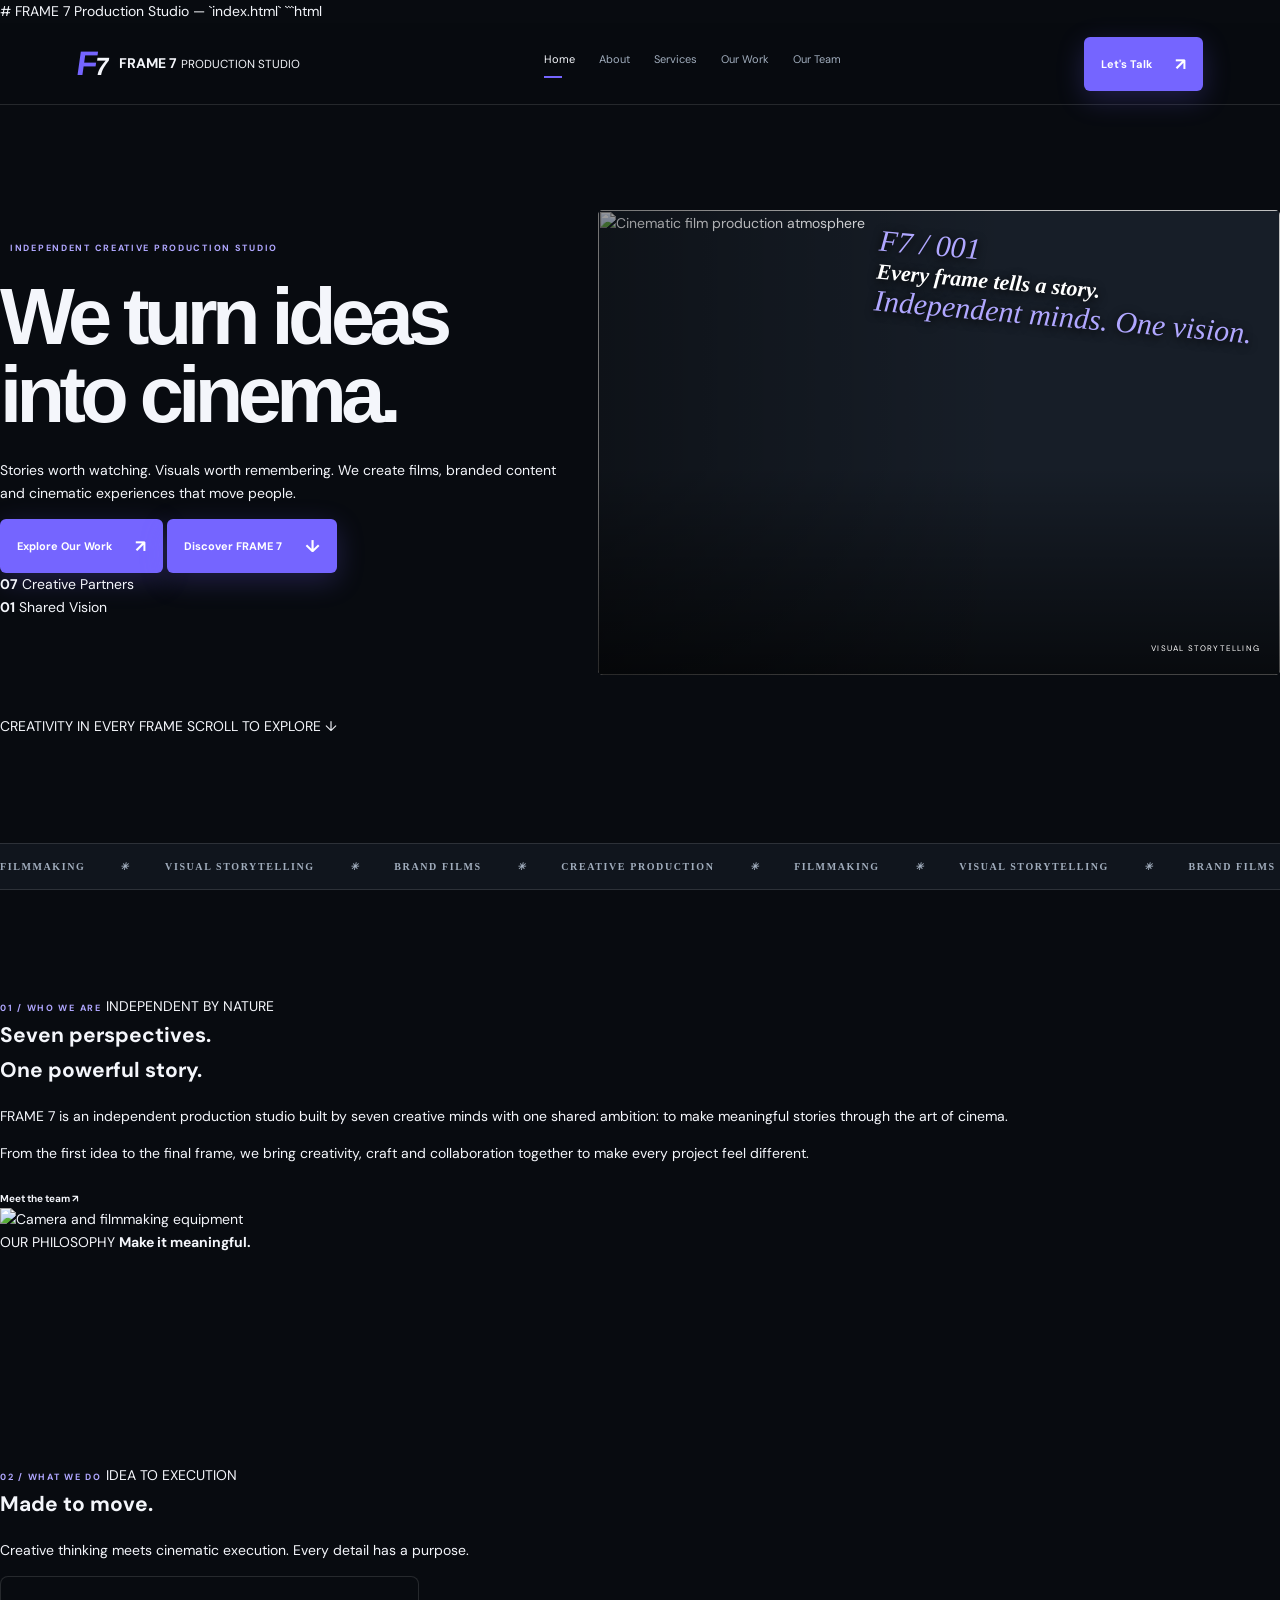
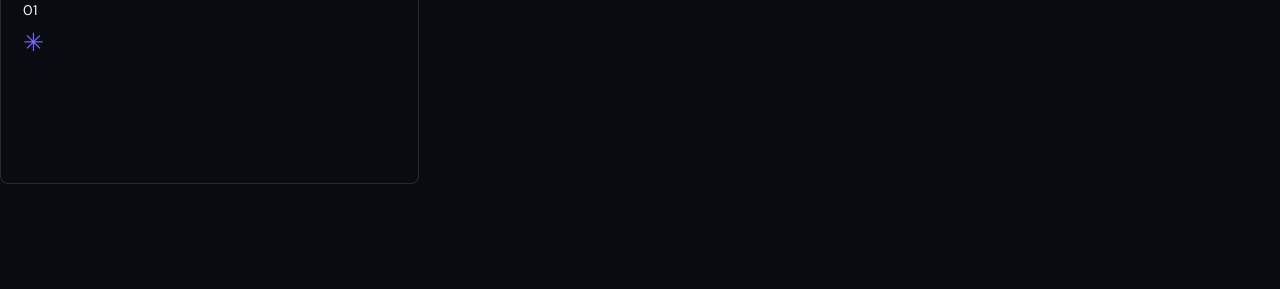
==== commit 0c8b09c2: "Update index.html" ====
--- a/index.html
+++ b/index.html
@@ -1,90 +1,216 @@
+# FRAME 7 Production Studio — `index.html`
+
+```html
 <!DOCTYPE html>
-<html lang="en" data-theme="dark">
+<html lang="en">
 <head>
   <meta charset="UTF-8">
-  <meta name="viewport" content="width=device-width, initial-scale=1">
-  <meta name="theme-color" content="#080b10">
-  <meta name="description" content="FRAME 7 Production Studio creates cinematic brand films, commercials, social content and visual stories.">
-  <title>FRAME 7 — Stories That Stay</title>
+  <meta name="viewport" content="width=device-width, initial-scale=1.0">
+  <meta name="theme-color" content="#0b0b0f">
+
+  <title>FRAME 7 — Cinematic Production Studio</title>
+
+  <meta name="description"
+    content="FRAME 7 Production Studio — Turning bold ideas into cinematic stories, powerful visuals and unforgettable films.">
+
   <link rel="preconnect" href="https://fonts.googleapis.com">
   <link rel="preconnect" href="https://fonts.gstatic.com" crossorigin>
-  <link href="https://fonts.googleapis.com/css2?family=DM+Sans:wght@400;500;600;700&family=Manrope:wght@400;500;600;700;800&display=swap" rel="stylesheet">
+
+  <link href="https://fonts.googleapis.com/css2?family=DM+Sans:wght@400;500;600;700&family=Space+Grotesk:wght@400;500;600;700&display=swap"
+    rel="stylesheet">
+
   <link rel="stylesheet" href="style.css">
 </head>
+
 <body>
-  <div class="topline"><span class="live-dot"></span> INDEPENDENT CREATIVE PRODUCTION <span class="topline-right">BANGLADESH · AVAILABLE FOR SELECT PROJECTS</span></div>
-  <header class="header">
-    <a class="brand" href="#home" aria-label="FRAME 7 home"><span class="brand-symbol">F<span>7</span></span><span class="brand-type"><strong>FRAME 7</strong><small>PRODUCTION STUDIO</small></span></a>
-    <button class="menu-button" id="menuButton" aria-label="Open menu" aria-expanded="false">☰</button>
-    <nav id="nav"><a class="active" href="#home">Home</a><a href="#services">Services</a><a href="#work">Selected work</a><a href="#studio">Our studio</a><a href="#join">Join the team</a></nav>
-    <div class="header-tools"><label class="sr-only" for="themeSelect">Choose theme</label><select id="themeSelect" aria-label="Choose color theme"><option value="blue">Blue</option><option value="light">Light</option><option value="dark" selected>Dark</option><option value="white">White</option><option value="green">Green</option><option value="purple">Purple</option><option value="yellow">Yellow</option></select><a class="button button-sm" href="#contact">Start a project <span>↗</span></a></div>
+
+  <!-- NAVBAR -->
+  <header class="header" id="top">
+    <a href="#home" class="brand" aria-label="FRAME 7 Home">
+      <span class="brand-symbol">F<span>7</span></span>
+      <span class="brand-text">
+        <strong>FRAME 7</strong>
+        <small>PRODUCTION STUDIO</small>
+      </span>
+    </a>
+
+    <button
+      class="menu-button"
+      id="menuButton"
+      type="button"
+      aria-label="Open menu"
+      aria-controls="nav"
+      aria-expanded="false">
+      ☰
+    </button>
+
+    <nav id="nav" aria-label="Main navigation">
+      <a href="#home" class="active">Home</a>
+      <a href="#about">About</a>
+      <a href="#services">Services</a>
+      <a href="#work">Our Work</a>
+      <a href="#team">Our Team</a>
+    </nav>
+
+    <a href="#contact" class="button button-small nav-cta">
+      Let's Talk <span>↗</span>
+    </a>
   </header>
 
+
   <main>
-    <section class="hero page-width" id="home">
-      <div class="hero-copy reveal">
-        <div class="eyebrow"><span class="eyebrow-line"></span> IDEAS IN. IMPACT OUT.</div>
-        <h1>Stories that<br>make you <span class="accent-word">feel.</span></h1>
-        <p class="hero-intro">We turn ambitious ideas into cinematic films, bold brand campaigns and social-first content built to move people.</p>
-        <div class="hero-buttons"><a class="button" href="#work">Explore our work <span>↗</span></a><a class="play-link" href="#studio"><span class="play-icon">▶</span> Get to know us</a></div>
-        <div class="hero-proof"><div><strong>07</strong><span>Creative minds</span></div><i></i><div><strong>01</strong><span>Shared vision</span></div><i></i><div><strong>∞</strong><span>Stories to tell</span></div></div>
-      </div>
-      <div class="hero-art reveal">
-        <img src="https://images.unsplash.com/photo-1492619375914-88005aa9e8fb?auto=format&fit=crop&w=1500&q=90" alt="Professional video camera on a film set" fetchpriority="high">
-        <div class="hero-shade"></div><div class="art-label"><span class="live-dot"></span> FRAME 7 / ON SET <span>01 — 07</span></div>
-        <div class="art-note">Good stories<br>stay with you<span>↗</span></div>
-        <div class="hero-side-label">CREATE · SHOOT · EDIT · GROW</div>
-      </div>
-      <div class="hero-footer"><span>CREATIVE PEOPLE</span><span class="footer-cross">✳</span><span>BETTER STORIES</span><span class="footer-cross">✳</span><span>BUILT TOGETHER</span><span class="hero-footer-right">SCROLL TO EXPLORE ↓</span></div>
+
+    <!-- HERO -->
+    <section class="hero section" id="home">
+      <div class="hero-copy">
+        <div class="eyebrow">
+          <span class="status-dot"></span>
+          INDEPENDENT CREATIVE PRODUCTION STUDIO
+        </div>
+
+        <h1>
+          We turn ideas<br>
+          into <span class="accent-text">cinema.</span>
+        </h1>
+
+        <p class="hero-description">
+          Stories worth watching. Visuals worth remembering.
+          We create films, branded content and cinematic experiences
+          that move people.
+        </p>
+
+        <div class="hero-actions">
+          <a href="#work" class="button button-primary">
+            Explore Our Work <span>↗</span>
+          </a>
+
+          <a href="#about" class="button button-ghost">
+            Discover FRAME 7 <span>↓</span>
+          </a>
+        </div>
+
+        <div class="hero-meta">
+          <div>
+            <strong>07</strong>
+            <span>Creative Partners</span>
+          </div>
+
+          <div class="meta-divider"></div>
+
+          <div>
+            <strong>01</strong>
+            <span>Shared Vision</span>
+          </div>
+        </div>
+      </div>
+
+      <div class="hero-art">
+        <img
+          src="https://images.unsplash.com/photo-1485846234645-a62644f84728?auto=format&fit=crop&w=1400&q=85"
+          alt="Cinematic film production atmosphere"
+          fetchpriority="high">
+
+        <div class="hero-shade"></div>
+
+        <div class="art-label">
+          <span class="status-dot"></span>
+          VISUAL STORYTELLING
+        </div>
+
+        <div class="art-note">
+          <span class="art-note-number">F7 / 001</span>
+          <strong>Every frame tells a story.</strong>
+          <span>Independent minds. One vision.</span>
+        </div>
+
+        <div class="hero-frame">F7</div>
+      </div>
+
+      <div class="hero-bottom">
+        <span>CREATIVITY IN EVERY FRAME</span>
+        <span>SCROLL TO EXPLORE ↓</span>
+      </div>
     </section>
 
-    <div class="marquee" aria-label="Our services"><div class="marquee-track"><span>BRAND FILMS <b>✳</b></span><span>COMMERCIALS <b>✳</b></span><span>PHOTOGRAPHY <b>✳</b></span><span>POST PRODUCTION <b>✳</b></span><span>STORYTELLING <b>✳</b></span><span>BRAND FILMS <b>✳</b></span><span>COMMERCIALS <b>✳</b></span></div></div>
-
-    <section class="section page-width intro-section reveal" id="studio">
-      <div class="section-kicker">01 / THE STUDIO</div>
-      <div class="intro-grid"><h2>Small team.<br><span class="accent-word">Big-screen</span><br>thinking.</h2><div class="intro-copy"><p class="intro-big">We believe every brand, person and idea has a story worth telling.</p><p class="muted">FRAME 7 is an independent creative production studio bringing together direction, writing, camera, editing, makeup and production. We work as one team—from the first spark to the final frame.</p><a class="under-link" href="#join">Get to know the people behind the work <span>↗</span></a></div></div>
+
+    <!-- MARQUEE -->
+    <section class="marquee" aria-label="Our creative services">
+      <div class="marquee-track">
+        <span>FILMMAKING</span><i>✳</i>
+        <span>VISUAL STORYTELLING</span><i>✳</i>
+        <span>BRAND FILMS</span><i>✳</i>
+        <span>CREATIVE PRODUCTION</span><i>✳</i>
+        <span>FILMMAKING</span><i>✳</i>
+        <span>VISUAL STORYTELLING</span><i>✳</i>
+        <span>BRAND FILMS</span><i>✳</i>
+        <span>CREATIVE PRODUCTION</span><i>✳</i>
+      </div>
     </section>
 
-    <section class="services-band" id="services"><div class="section page-width">
-      <div class="section-top reveal"><div><div class="section-kicker">02 / WHAT WE DO</div><h2>Made for the <span class="accent-word">moment.</span></h2></div><p class="muted">A thoughtful creative process, shaped around your message and audience.</p></div>
+
+    <!-- ABOUT -->
+    <section class="section about-section" id="about">
+      <div class="section-heading">
+        <span class="section-kicker">01 / WHO WE ARE</span>
+        <span class="section-index">INDEPENDENT BY NATURE</span>
+      </div>
+
+      <div class="about-grid">
+        <h2>
+          Seven perspectives.<br>
+          <span class="muted-text">One powerful story.</span>
+        </h2>
+
+        <div class="about-content">
+          <p>
+            FRAME 7 is an independent production studio built by
+            seven creative minds with one shared ambition: to make
+            meaningful stories through the art of cinema.
+          </p>
+
+          <p>
+            From the first idea to the final frame, we bring
+            creativity, craft and collaboration together to make
+            every project feel different.
+          </p>
+
+          <a href="#team" class="text-link">
+            Meet the team <span>↗</span>
+          </a>
+        </div>
+      </div>
+
+      <div class="about-visual">
+        <img
+          src="https://images.unsplash.com/photo-1492619375914-88005aa9e8fb?auto=format&fit=crop&w=1600&q=85"
+          alt="Camera and filmmaking equipment"
+          loading="lazy">
+
+        <div class="about-visual-overlay">
+          <span>OUR PHILOSOPHY</span>
+          <strong>Make it meaningful.</strong>
+        </div>
+      </div>
+    </section>
+
+
+    <!-- SERVICES -->
+    <section class="section services-section" id="services">
+      <div class="section-heading">
+        <span class="section-kicker">02 / WHAT WE DO</span>
+        <span class="section-index">IDEA TO EXECUTION</span>
+      </div>
+
+      <div class="section-title-row">
+        <h2>Made to <span class="accent-text">move.</span></h2>
+        <p>
+          Creative thinking meets cinematic execution.
+          Every detail has a purpose.
+        </p>
+      </div>
+
       <div class="services-grid">
-        <article class="service-card reveal"><div class="service-top"><span class="service-icon">↗</span><span>01</span></div><h3>Video production</h3><p>Commercials, brand films, promotional videos and campaign stories.</p><a href="#contact" aria-label="Contact us about video production">Explore service ↗</a></article>
-        <article class="service-card reveal"><div class="service-top"><span class="service-icon">◎</span><span>02</span></div><h3>Photography</h3><p>Product, lifestyle, portrait and behind-the-scenes photography.</p><a href="#contact" aria-label="Contact us about photography">Explore service ↗</a></article>
-        <article class="service-card reveal"><div class="service-top"><span class="service-icon">▷</span><span>03</span></div><h3>Editing & finishing</h3><p>Editing, color grading, sound polish, motion graphics and delivery.</p><a href="#contact" aria-label="Contact us about editing">Explore service ↗</a></article>
-        <article class="service-card reveal"><div class="service-top"><span class="service-icon">✳</span><span>04</span></div><h3>Creative & scripts</h3><p>Campaign concepts, scripts, storyboards and creative direction.</p><a href="#contact" aria-label="Contact us about creative">Explore service ↗</a></article>
-        <article class="service-card reveal"><div class="service-top"><span class="service-icon">✦</span><span>05</span></div><h3>Makeup & styling</h3><p>On-camera makeup, character looks, styling and continuity.</p><a href="#contact" aria-label="Contact us about makeup">Explore service ↗</a></article>
-        <article class="service-card reveal"><div class="service-top"><span class="service-icon">⌘</span><span>06</span></div><h3>Digital & AI</h3><p>AI-assisted creative workflows, digital assets and social content.</p><a href="#contact" aria-label="Contact us about digital services">Explore service ↗</a></article>
-      </div>
-    </div></section>
-
-    <section class="section page-width work-section" id="work">
-      <div class="section-top reveal"><div><div class="section-kicker">03 / SELECTED DIRECTIONS</div><h2>Made to <span class="accent-word">move you.</span></h2></div><p class="muted">A preview of the kinds of stories we want to create. Replace these concept cards with real projects as the studio grows.</p></div>
-      <div class="filters reveal" role="group" aria-label="Filter portfolio projects"><button class="filter active" data-filter="all">All projects <span>03</span></button><button class="filter" data-filter="brand">Brand films</button><button class="filter" data-filter="story">Storytelling</button><button class="filter" data-filter="bts">Behind the scenes</button></div>
-      <div class="project-grid">
-        <article class="project-card project-feature reveal" data-category="brand"><a href="#contact" class="project-image"><img src="https://images.unsplash.com/photo-1485846234645-a62644f84728?auto=format&fit=crop&w=1300&q=85" alt="Cinema camera and film production environment" loading="lazy"><span class="project-type">BRAND FILM / CONCEPT</span><span class="project-arrow">↗</span></a><div class="project-info"><div><h3>Make your brand felt.</h3><p>Commercial concept · 30–60 sec</p></div><span>01</span></div></article>
-        <article class="project-card reveal" data-category="story"><a href="#contact" class="project-image"><img src="https://images.unsplash.com/photo-1489599849927-2ee91cede3ba?auto=format&fit=crop&w=1000&q=85" alt="Atmospheric cinema interior" loading="lazy"><span class="project-type">SHORT FILM / CONCEPT</span><span class="project-arrow">↗</span></a><div class="project-info"><div><h3>Small moments.</h3><p>Original storytelling</p></div><span>02</span></div></article>
-        <article class="project-card reveal" data-category="bts"><a href="#contact" class="project-image"><img src="https://images.unsplash.com/photo-1503095396549-807759245b35?auto=format&fit=crop&w=1000&q=85" alt="Creative production stage" loading="lazy"><span class="project-type">STUDIO / BTS</span><span class="project-arrow">↗</span></a><div class="project-info"><div><h3>Behind the frame.</h3><p>Making-of series</p></div><span>03</span></div></article>
-      </div><p class="disclaimer">Portfolio visuals are illustrative references, not completed client projects. Images load from Unsplash and require an internet connection.</p>
-    </section>
-
-    <section class="team-band"><div class="section page-width">
-      <div class="section-top reveal"><div><div class="section-kicker">04 / SEVEN PEOPLE, ONE VISION</div><h2>Every frame needs<br><span class="accent-word">a team.</span></h2></div><p class="muted">Distinct responsibilities. Shared learning. The director decides on-screen casting according to each story and performance needs.</p></div>
-      <div class="team-grid">
-        <article class="team-card reveal"><div class="team-art team-a"><span>01</span><b>EP</b></div><small>LEADERSHIP</small><h3>Executive Producer</h3><p>Partnerships, studio strategy and project oversight.</p></article>
-        <article class="team-card reveal"><div class="team-art team-b"><span>02</span><b>DR</b></div><small>DIRECTION</small><h3>Director</h3><p>Creative vision, scenes and performance direction.</p></article>
-        <article class="team-card reveal"><div class="team-art team-c"><span>03</span><b>SC</b></div><small>WRITING</small><h3>Scriptwriter</h3><p>Concepts, scripts, dialogue and storyboards.</p></article>
-        <article class="team-card reveal"><div class="team-art team-d"><span>04</span><b>DP</b></div><small>CAMERA</small><h3>Cinematographer</h3><p>Camera operation, lighting and composition.</p></article>
-        <article class="team-card reveal"><div class="team-art team-e"><span>05</span><b>ED</b></div><small>POST PRODUCTION</small><h3>Video Editor</h3><p>Editing, color, sound and final delivery.</p></article>
-        <article class="team-card reveal"><div class="team-art team-f"><span>06</span><b>MU</b></div><small>LOOKS</small><h3>Makeup Artist</h3><p>Makeup, styling and character continuity.</p></article>
-        <article class="team-card reveal"><div class="team-art team-g"><span>07</span><b>PM</b></div><small>PRODUCTION</small><h3>Production Manager</h3><p>Scheduling, logistics, casting coordination.</p></article>
-      </div>
-    </div></section>
-
-    <section class="join-section page-width" id="join"><div class="join-image reveal"><img src="https://images.unsplash.com/photo-1500530855697-b586d89ba3ee?auto=format&fit=crop&w=1100&q=85" alt="Creative team outdoors at golden hour" loading="lazy"><div class="join-badge">7 PARTNERS<br><span>1 VISION ↗</span></div></div><div class="join-copy reveal"><div class="section-kicker">05 / OPEN CALL</div><h2>Bring your craft.<br><span class="accent-word">Build the story.</span></h2><p class="muted">We’re building a team of committed creators who want to make original work and grow a studio together.</p><div class="principle-list"><div><span>✓</span><p><b>Equal partnership</b><small>Equal ownership and profit sharing as agreed in the written deed.</small></p></div><div><span>✓</span><p><b>Your channel, your income</b><small>Personal channel earnings remain personal; studio revenue is accounted separately.</small></p></div><div><span>✓</span><p><b>Creative freedom with clear rights</b><small>Personal uploads are welcome, subject to project ownership, client consent and confidentiality.</small></p></div><div><span>✓</span><p><b>Transparent money matters</b><small>Documented project budgets, shared expenses and accessible records.</small></p></div></div><a class="button" href="#contact">Apply to join <span>↗</span></a><p class="fine-print">All partnership, asset ownership, expense and revenue terms must be confirmed in a written agreement signed by every partner.</p></div></section>
-
-    <section class="contact-section" id="contact"><div class="page-width contact-inner"><div class="reveal"><div class="section-kicker">06 / START A CONVERSATION</div><h2>Have a story?<br><span class="accent-word">Let’s make it.</span></h2></div><div class="contact-right reveal"><p class="muted">Have a brand project, a film idea, or want to become one of our creative partners? Reach out and let’s talk.</p><a class="contact-link" id="emailLink" href="mailto:hello@frame7studio.example?subject=Hello%20FRAME%207">hello@frame7studio.example <span>↗</span></a><p class="fine-print">Replace this demo email with your real business email before publishing.</p><a class="text-link" href="#home">Back to top ↑</a></div></div></section>
-  </main>
-  <footer class="footer page-width"><a class="brand" href="#home"><span class="brand-symbol">F<span>7</span></span><span class="brand-type"><strong>FRAME 7</strong><small>PRODUCTION STUDIO</small></span></a><p>Creative people. Better stories.</p><div class="footer-links"><a href="#services">Services</a><a href="#work">Work</a><a href="#join">Join us</a></div><small>© <span id="year"></span> FRAME 7 · Demo site</small></footer>
-  <script src="app.js"></script>
-</body>
-</html>
+
+        <article class="service-card">
+          <span class="service-number">01</span>
+          <div class="service-icon">✳
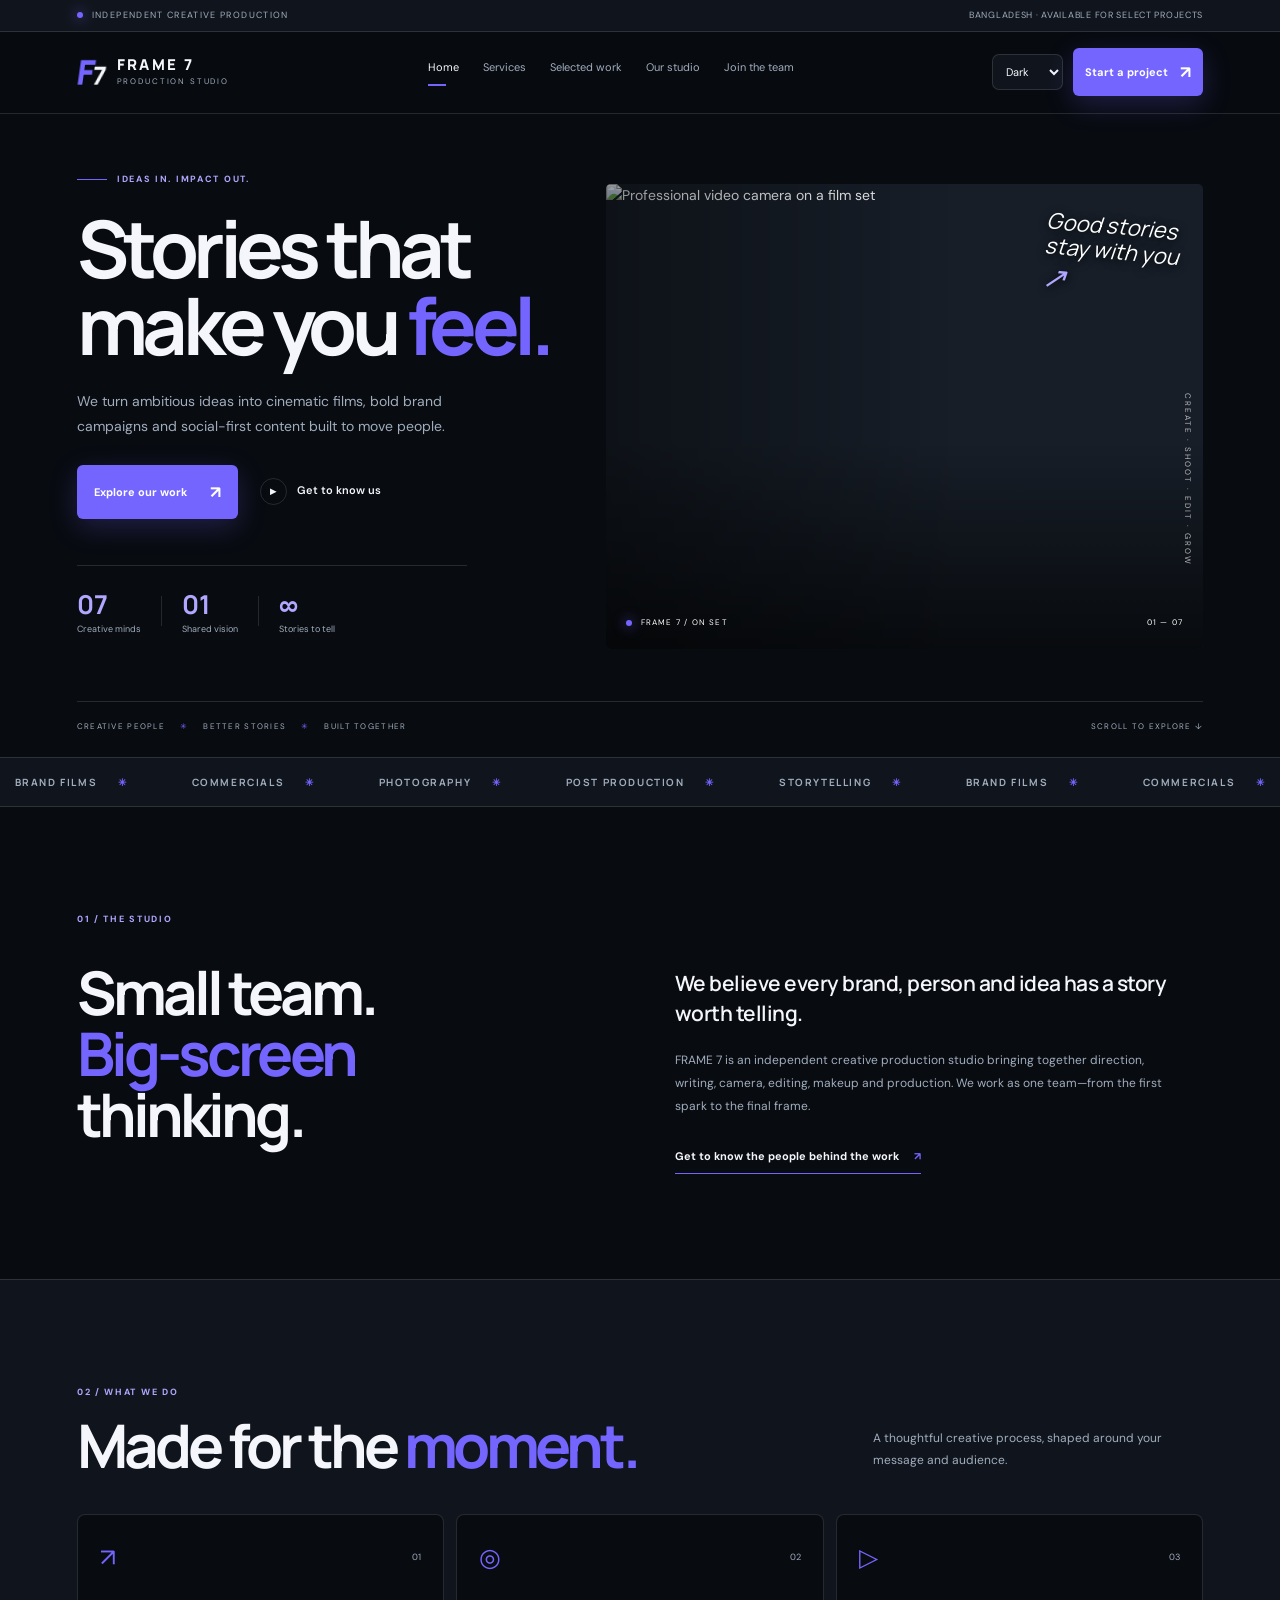
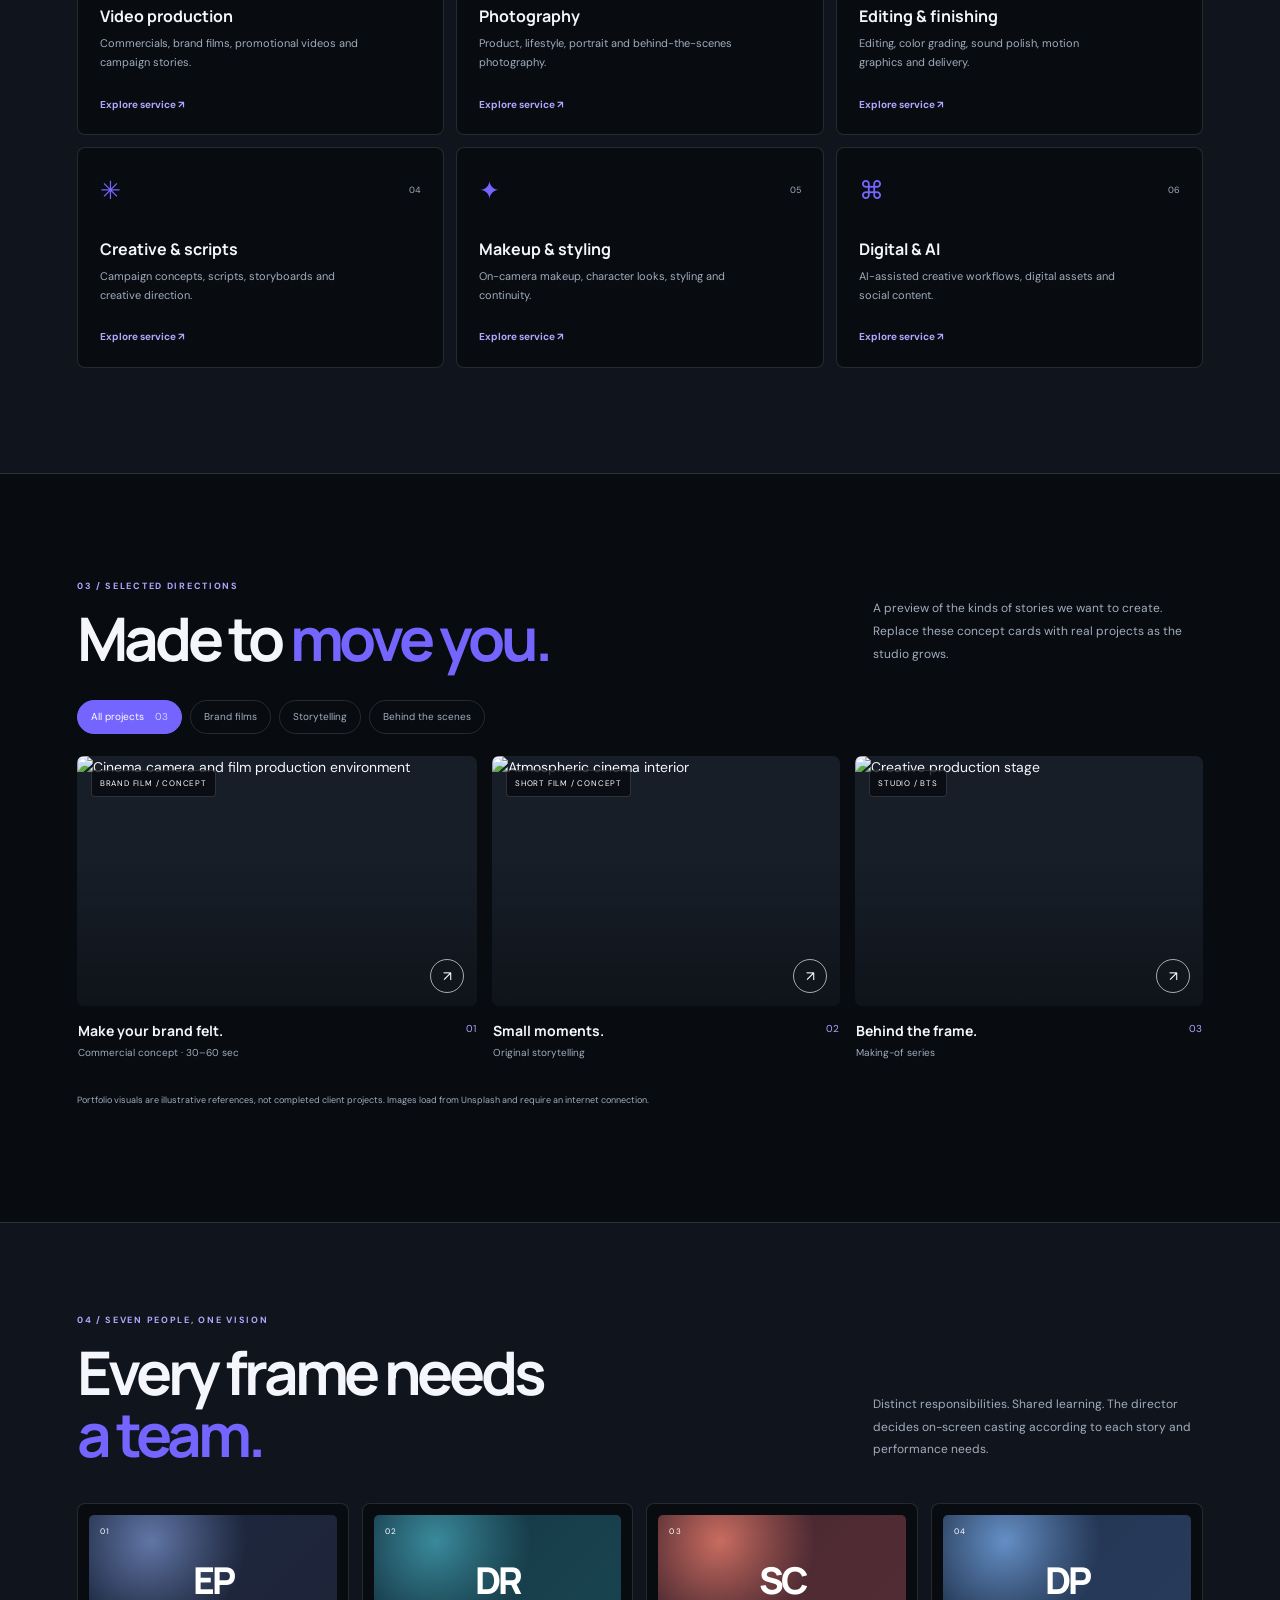
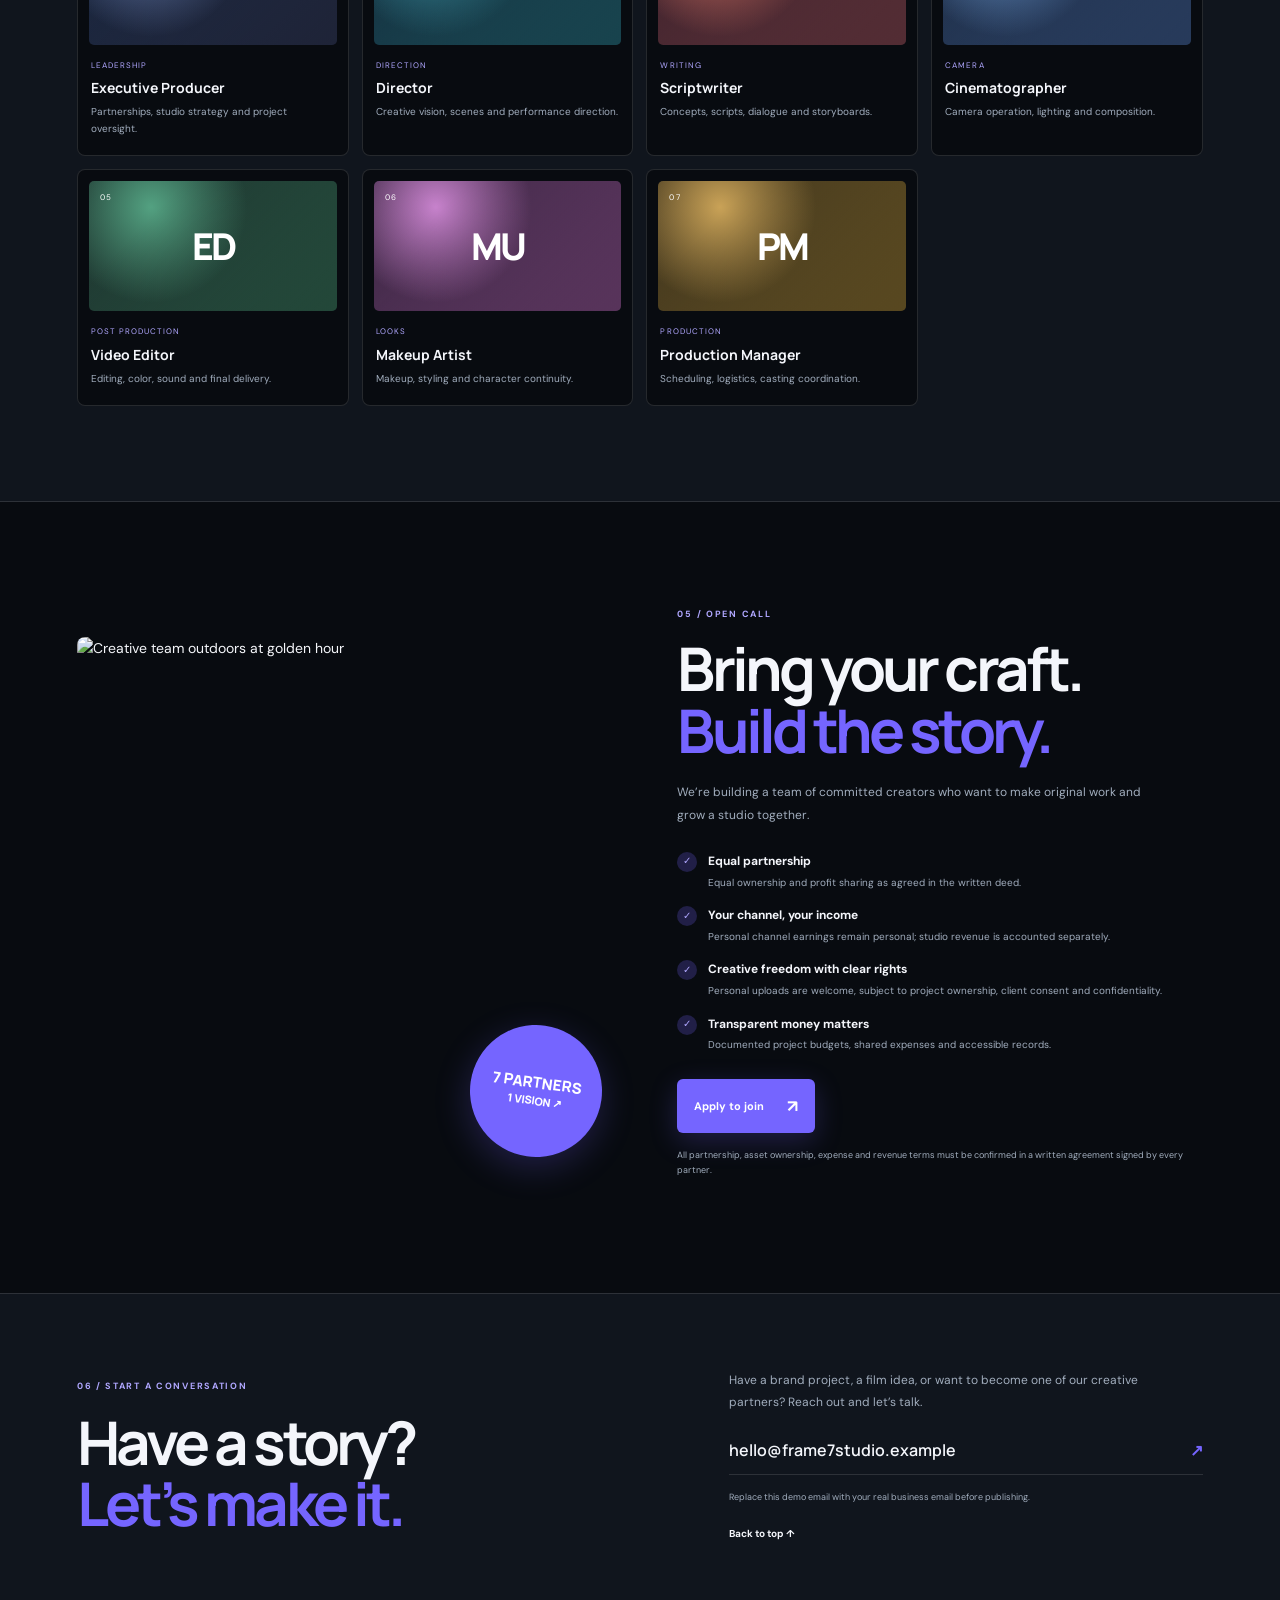
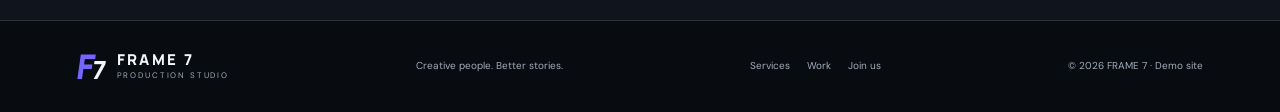
==== commit 7861703a: "Add files via upload" ====
--- a/index.html
+++ b/index.html
@@ -1,216 +1,90 @@
-# FRAME 7 Production Studio — `index.html`
-
-```html
 <!DOCTYPE html>
-<html lang="en">
+<html lang="en" data-theme="dark">
 <head>
   <meta charset="UTF-8">
-  <meta name="viewport" content="width=device-width, initial-scale=1.0">
-  <meta name="theme-color" content="#0b0b0f">
-
-  <title>FRAME 7 — Cinematic Production Studio</title>
-
-  <meta name="description"
-    content="FRAME 7 Production Studio — Turning bold ideas into cinematic stories, powerful visuals and unforgettable films.">
-
+  <meta name="viewport" content="width=device-width, initial-scale=1">
+  <meta name="theme-color" content="#080b10">
+  <meta name="description" content="FRAME 7 Production Studio creates cinematic brand films, commercials, social content and visual stories.">
+  <title>FRAME 7 — Stories That Stay</title>
   <link rel="preconnect" href="https://fonts.googleapis.com">
   <link rel="preconnect" href="https://fonts.gstatic.com" crossorigin>
-
-  <link href="https://fonts.googleapis.com/css2?family=DM+Sans:wght@400;500;600;700&family=Space+Grotesk:wght@400;500;600;700&display=swap"
-    rel="stylesheet">
-
+  <link href="https://fonts.googleapis.com/css2?family=DM+Sans:wght@400;500;600;700&family=Manrope:wght@400;500;600;700;800&display=swap" rel="stylesheet">
   <link rel="stylesheet" href="style.css">
 </head>
-
 <body>
-
-  <!-- NAVBAR -->
-  <header class="header" id="top">
-    <a href="#home" class="brand" aria-label="FRAME 7 Home">
-      <span class="brand-symbol">F<span>7</span></span>
-      <span class="brand-text">
-        <strong>FRAME 7</strong>
-        <small>PRODUCTION STUDIO</small>
-      </span>
-    </a>
-
-    <button
-      class="menu-button"
-      id="menuButton"
-      type="button"
-      aria-label="Open menu"
-      aria-controls="nav"
-      aria-expanded="false">
-      ☰
-    </button>
-
-    <nav id="nav" aria-label="Main navigation">
-      <a href="#home" class="active">Home</a>
-      <a href="#about">About</a>
-      <a href="#services">Services</a>
-      <a href="#work">Our Work</a>
-      <a href="#team">Our Team</a>
-    </nav>
-
-    <a href="#contact" class="button button-small nav-cta">
-      Let's Talk <span>↗</span>
-    </a>
+  <div class="topline"><span class="live-dot"></span> INDEPENDENT CREATIVE PRODUCTION <span class="topline-right">BANGLADESH · AVAILABLE FOR SELECT PROJECTS</span></div>
+  <header class="header">
+    <a class="brand" href="#home" aria-label="FRAME 7 home"><span class="brand-symbol">F<span>7</span></span><span class="brand-type"><strong>FRAME 7</strong><small>PRODUCTION STUDIO</small></span></a>
+    <button class="menu-button" id="menuButton" aria-label="Open menu" aria-expanded="false">☰</button>
+    <nav id="nav"><a class="active" href="#home">Home</a><a href="#services">Services</a><a href="#work">Selected work</a><a href="#studio">Our studio</a><a href="#join">Join the team</a></nav>
+    <div class="header-tools"><label class="sr-only" for="themeSelect">Choose theme</label><select id="themeSelect" aria-label="Choose color theme"><option value="blue">Blue</option><option value="light">Light</option><option value="dark" selected>Dark</option><option value="white">White</option><option value="green">Green</option><option value="purple">Purple</option><option value="yellow">Yellow</option></select><a class="button button-sm" href="#contact">Start a project <span>↗</span></a></div>
   </header>
 
-
   <main>
-
-    <!-- HERO -->
-    <section class="hero section" id="home">
-      <div class="hero-copy">
-        <div class="eyebrow">
-          <span class="status-dot"></span>
-          INDEPENDENT CREATIVE PRODUCTION STUDIO
-        </div>
-
-        <h1>
-          We turn ideas<br>
-          into <span class="accent-text">cinema.</span>
-        </h1>
-
-        <p class="hero-description">
-          Stories worth watching. Visuals worth remembering.
-          We create films, branded content and cinematic experiences
-          that move people.
-        </p>
-
-        <div class="hero-actions">
-          <a href="#work" class="button button-primary">
-            Explore Our Work <span>↗</span>
-          </a>
-
-          <a href="#about" class="button button-ghost">
-            Discover FRAME 7 <span>↓</span>
-          </a>
-        </div>
-
-        <div class="hero-meta">
-          <div>
-            <strong>07</strong>
-            <span>Creative Partners</span>
-          </div>
-
-          <div class="meta-divider"></div>
-
-          <div>
-            <strong>01</strong>
-            <span>Shared Vision</span>
-          </div>
-        </div>
+    <section class="hero page-width" id="home">
+      <div class="hero-copy reveal">
+        <div class="eyebrow"><span class="eyebrow-line"></span> IDEAS IN. IMPACT OUT.</div>
+        <h1>Stories that<br>make you <span class="accent-word">feel.</span></h1>
+        <p class="hero-intro">We turn ambitious ideas into cinematic films, bold brand campaigns and social-first content built to move people.</p>
+        <div class="hero-buttons"><a class="button" href="#work">Explore our work <span>↗</span></a><a class="play-link" href="#studio"><span class="play-icon">▶</span> Get to know us</a></div>
+        <div class="hero-proof"><div><strong>07</strong><span>Creative minds</span></div><i></i><div><strong>01</strong><span>Shared vision</span></div><i></i><div><strong>∞</strong><span>Stories to tell</span></div></div>
       </div>
-
-      <div class="hero-art">
-        <img
-          src="https://images.unsplash.com/photo-1485846234645-a62644f84728?auto=format&fit=crop&w=1400&q=85"
-          alt="Cinematic film production atmosphere"
-          fetchpriority="high">
-
-        <div class="hero-shade"></div>
-
-        <div class="art-label">
-          <span class="status-dot"></span>
-          VISUAL STORYTELLING
-        </div>
-
-        <div class="art-note">
-          <span class="art-note-number">F7 / 001</span>
-          <strong>Every frame tells a story.</strong>
-          <span>Independent minds. One vision.</span>
-        </div>
-
-        <div class="hero-frame">F7</div>
+      <div class="hero-art reveal">
+        <img src="https://images.unsplash.com/photo-1492619375914-88005aa9e8fb?auto=format&fit=crop&w=1500&q=90" alt="Professional video camera on a film set" fetchpriority="high">
+        <div class="hero-shade"></div><div class="art-label"><span class="live-dot"></span> FRAME 7 / ON SET <span>01 — 07</span></div>
+        <div class="art-note">Good stories<br>stay with you<span>↗</span></div>
+        <div class="hero-side-label">CREATE · SHOOT · EDIT · GROW</div>
       </div>
-
-      <div class="hero-bottom">
-        <span>CREATIVITY IN EVERY FRAME</span>
-        <span>SCROLL TO EXPLORE ↓</span>
-      </div>
+      <div class="hero-footer"><span>CREATIVE PEOPLE</span><span class="footer-cross">✳</span><span>BETTER STORIES</span><span class="footer-cross">✳</span><span>BUILT TOGETHER</span><span class="hero-footer-right">SCROLL TO EXPLORE ↓</span></div>
     </section>
 
+    <div class="marquee" aria-label="Our services"><div class="marquee-track"><span>BRAND FILMS <b>✳</b></span><span>COMMERCIALS <b>✳</b></span><span>PHOTOGRAPHY <b>✳</b></span><span>POST PRODUCTION <b>✳</b></span><span>STORYTELLING <b>✳</b></span><span>BRAND FILMS <b>✳</b></span><span>COMMERCIALS <b>✳</b></span></div></div>
 
-    <!-- MARQUEE -->
-    <section class="marquee" aria-label="Our creative services">
-      <div class="marquee-track">
-        <span>FILMMAKING</span><i>✳</i>
-        <span>VISUAL STORYTELLING</span><i>✳</i>
-        <span>BRAND FILMS</span><i>✳</i>
-        <span>CREATIVE PRODUCTION</span><i>✳</i>
-        <span>FILMMAKING</span><i>✳</i>
-        <span>VISUAL STORYTELLING</span><i>✳</i>
-        <span>BRAND FILMS</span><i>✳</i>
-        <span>CREATIVE PRODUCTION</span><i>✳</i>
-      </div>
+    <section class="section page-width intro-section reveal" id="studio">
+      <div class="section-kicker">01 / THE STUDIO</div>
+      <div class="intro-grid"><h2>Small team.<br><span class="accent-word">Big-screen</span><br>thinking.</h2><div class="intro-copy"><p class="intro-big">We believe every brand, person and idea has a story worth telling.</p><p class="muted">FRAME 7 is an independent creative production studio bringing together direction, writing, camera, editing, makeup and production. We work as one team—from the first spark to the final frame.</p><a class="under-link" href="#join">Get to know the people behind the work <span>↗</span></a></div></div>
     </section>
 
+    <section class="services-band" id="services"><div class="section page-width">
+      <div class="section-top reveal"><div><div class="section-kicker">02 / WHAT WE DO</div><h2>Made for the <span class="accent-word">moment.</span></h2></div><p class="muted">A thoughtful creative process, shaped around your message and audience.</p></div>
+      <div class="services-grid">
+        <article class="service-card reveal"><div class="service-top"><span class="service-icon">↗</span><span>01</span></div><h3>Video production</h3><p>Commercials, brand films, promotional videos and campaign stories.</p><a href="#contact" aria-label="Contact us about video production">Explore service ↗</a></article>
+        <article class="service-card reveal"><div class="service-top"><span class="service-icon">◎</span><span>02</span></div><h3>Photography</h3><p>Product, lifestyle, portrait and behind-the-scenes photography.</p><a href="#contact" aria-label="Contact us about photography">Explore service ↗</a></article>
+        <article class="service-card reveal"><div class="service-top"><span class="service-icon">▷</span><span>03</span></div><h3>Editing & finishing</h3><p>Editing, color grading, sound polish, motion graphics and delivery.</p><a href="#contact" aria-label="Contact us about editing">Explore service ↗</a></article>
+        <article class="service-card reveal"><div class="service-top"><span class="service-icon">✳</span><span>04</span></div><h3>Creative & scripts</h3><p>Campaign concepts, scripts, storyboards and creative direction.</p><a href="#contact" aria-label="Contact us about creative">Explore service ↗</a></article>
+        <article class="service-card reveal"><div class="service-top"><span class="service-icon">✦</span><span>05</span></div><h3>Makeup & styling</h3><p>On-camera makeup, character looks, styling and continuity.</p><a href="#contact" aria-label="Contact us about makeup">Explore service ↗</a></article>
+        <article class="service-card reveal"><div class="service-top"><span class="service-icon">⌘</span><span>06</span></div><h3>Digital & AI</h3><p>AI-assisted creative workflows, digital assets and social content.</p><a href="#contact" aria-label="Contact us about digital services">Explore service ↗</a></article>
+      </div>
+    </div></section>
 
-    <!-- ABOUT -->
-    <section class="section about-section" id="about">
-      <div class="section-heading">
-        <span class="section-kicker">01 / WHO WE ARE</span>
-        <span class="section-index">INDEPENDENT BY NATURE</span>
-      </div>
-
-      <div class="about-grid">
-        <h2>
-          Seven perspectives.<br>
-          <span class="muted-text">One powerful story.</span>
-        </h2>
-
-        <div class="about-content">
-          <p>
-            FRAME 7 is an independent production studio built by
-            seven creative minds with one shared ambition: to make
-            meaningful stories through the art of cinema.
-          </p>
-
-          <p>
-            From the first idea to the final frame, we bring
-            creativity, craft and collaboration together to make
-            every project feel different.
-          </p>
-
-          <a href="#team" class="text-link">
-            Meet the team <span>↗</span>
-          </a>
-        </div>
-      </div>
-
-      <div class="about-visual">
-        <img
-          src="https://images.unsplash.com/photo-1492619375914-88005aa9e8fb?auto=format&fit=crop&w=1600&q=85"
-          alt="Camera and filmmaking equipment"
-          loading="lazy">
-
-        <div class="about-visual-overlay">
-          <span>OUR PHILOSOPHY</span>
-          <strong>Make it meaningful.</strong>
-        </div>
-      </div>
+    <section class="section page-width work-section" id="work">
+      <div class="section-top reveal"><div><div class="section-kicker">03 / SELECTED DIRECTIONS</div><h2>Made to <span class="accent-word">move you.</span></h2></div><p class="muted">A preview of the kinds of stories we want to create. Replace these concept cards with real projects as the studio grows.</p></div>
+      <div class="filters reveal" role="group" aria-label="Filter portfolio projects"><button class="filter active" data-filter="all">All projects <span>03</span></button><button class="filter" data-filter="brand">Brand films</button><button class="filter" data-filter="story">Storytelling</button><button class="filter" data-filter="bts">Behind the scenes</button></div>
+      <div class="project-grid">
+        <article class="project-card project-feature reveal" data-category="brand"><a href="#contact" class="project-image"><img src="https://images.unsplash.com/photo-1485846234645-a62644f84728?auto=format&fit=crop&w=1300&q=85" alt="Cinema camera and film production environment" loading="lazy"><span class="project-type">BRAND FILM / CONCEPT</span><span class="project-arrow">↗</span></a><div class="project-info"><div><h3>Make your brand felt.</h3><p>Commercial concept · 30–60 sec</p></div><span>01</span></div></article>
+        <article class="project-card reveal" data-category="story"><a href="#contact" class="project-image"><img src="https://images.unsplash.com/photo-1489599849927-2ee91cede3ba?auto=format&fit=crop&w=1000&q=85" alt="Atmospheric cinema interior" loading="lazy"><span class="project-type">SHORT FILM / CONCEPT</span><span class="project-arrow">↗</span></a><div class="project-info"><div><h3>Small moments.</h3><p>Original storytelling</p></div><span>02</span></div></article>
+        <article class="project-card reveal" data-category="bts"><a href="#contact" class="project-image"><img src="https://images.unsplash.com/photo-1503095396549-807759245b35?auto=format&fit=crop&w=1000&q=85" alt="Creative production stage" loading="lazy"><span class="project-type">STUDIO / BTS</span><span class="project-arrow">↗</span></a><div class="project-info"><div><h3>Behind the frame.</h3><p>Making-of series</p></div><span>03</span></div></article>
+      </div><p class="disclaimer">Portfolio visuals are illustrative references, not completed client projects. Images load from Unsplash and require an internet connection.</p>
     </section>
 
+    <section class="team-band"><div class="section page-width">
+      <div class="section-top reveal"><div><div class="section-kicker">04 / SEVEN PEOPLE, ONE VISION</div><h2>Every frame needs<br><span class="accent-word">a team.</span></h2></div><p class="muted">Distinct responsibilities. Shared learning. The director decides on-screen casting according to each story and performance needs.</p></div>
+      <div class="team-grid">
+        <article class="team-card reveal"><div class="team-art team-a"><span>01</span><b>EP</b></div><small>LEADERSHIP</small><h3>Executive Producer</h3><p>Partnerships, studio strategy and project oversight.</p></article>
+        <article class="team-card reveal"><div class="team-art team-b"><span>02</span><b>DR</b></div><small>DIRECTION</small><h3>Director</h3><p>Creative vision, scenes and performance direction.</p></article>
+        <article class="team-card reveal"><div class="team-art team-c"><span>03</span><b>SC</b></div><small>WRITING</small><h3>Scriptwriter</h3><p>Concepts, scripts, dialogue and storyboards.</p></article>
+        <article class="team-card reveal"><div class="team-art team-d"><span>04</span><b>DP</b></div><small>CAMERA</small><h3>Cinematographer</h3><p>Camera operation, lighting and composition.</p></article>
+        <article class="team-card reveal"><div class="team-art team-e"><span>05</span><b>ED</b></div><small>POST PRODUCTION</small><h3>Video Editor</h3><p>Editing, color, sound and final delivery.</p></article>
+        <article class="team-card reveal"><div class="team-art team-f"><span>06</span><b>MU</b></div><small>LOOKS</small><h3>Makeup Artist</h3><p>Makeup, styling and character continuity.</p></article>
+        <article class="team-card reveal"><div class="team-art team-g"><span>07</span><b>PM</b></div><small>PRODUCTION</small><h3>Production Manager</h3><p>Scheduling, logistics, casting coordination.</p></article>
+      </div>
+    </div></section>
 
-    <!-- SERVICES -->
-    <section class="section services-section" id="services">
-      <div class="section-heading">
-        <span class="section-kicker">02 / WHAT WE DO</span>
-        <span class="section-index">IDEA TO EXECUTION</span>
-      </div>
+    <section class="join-section page-width" id="join"><div class="join-image reveal"><img src="https://images.unsplash.com/photo-1500530855697-b586d89ba3ee?auto=format&fit=crop&w=1100&q=85" alt="Creative team outdoors at golden hour" loading="lazy"><div class="join-badge">7 PARTNERS<br><span>1 VISION ↗</span></div></div><div class="join-copy reveal"><div class="section-kicker">05 / OPEN CALL</div><h2>Bring your craft.<br><span class="accent-word">Build the story.</span></h2><p class="muted">We’re building a team of committed creators who want to make original work and grow a studio together.</p><div class="principle-list"><div><span>✓</span><p><b>Equal partnership</b><small>Equal ownership and profit sharing as agreed in the written deed.</small></p></div><div><span>✓</span><p><b>Your channel, your income</b><small>Personal channel earnings remain personal; studio revenue is accounted separately.</small></p></div><div><span>✓</span><p><b>Creative freedom with clear rights</b><small>Personal uploads are welcome, subject to project ownership, client consent and confidentiality.</small></p></div><div><span>✓</span><p><b>Transparent money matters</b><small>Documented project budgets, shared expenses and accessible records.</small></p></div></div><a class="button" href="#contact">Apply to join <span>↗</span></a><p class="fine-print">All partnership, asset ownership, expense and revenue terms must be confirmed in a written agreement signed by every partner.</p></div></section>
 
-      <div class="section-title-row">
-        <h2>Made to <span class="accent-text">move.</span></h2>
-        <p>
-          Creative thinking meets cinematic execution.
-          Every detail has a purpose.
-        </p>
-      </div>
-
-      <div class="services-grid">
-
-        <article class="service-card">
-          <span class="service-number">01</span>
-          <div class="service-icon">✳
+    <section class="contact-section" id="contact"><div class="page-width contact-inner"><div class="reveal"><div class="section-kicker">06 / START A CONVERSATION</div><h2>Have a story?<br><span class="accent-word">Let’s make it.</span></h2></div><div class="contact-right reveal"><p class="muted">Have a brand project, a film idea, or want to become one of our creative partners? Reach out and let’s talk.</p><a class="contact-link" id="emailLink" href="mailto:hello@frame7studio.example?subject=Hello%20FRAME%207">hello@frame7studio.example <span>↗</span></a><p class="fine-print">Replace this demo email with your real business email before publishing.</p><a class="text-link" href="#home">Back to top ↑</a></div></div></section>
+  </main>
+  <footer class="footer page-width"><a class="brand" href="#home"><span class="brand-symbol">F<span>7</span></span><span class="brand-type"><strong>FRAME 7</strong><small>PRODUCTION STUDIO</small></span></a><p>Creative people. Better stories.</p><div class="footer-links"><a href="#services">Services</a><a href="#work">Work</a><a href="#join">Join us</a></div><small>© <span id="year"></span> FRAME 7 · Demo site</small></footer>
+  <script src="app.js"></script>
+</body>
+</html>
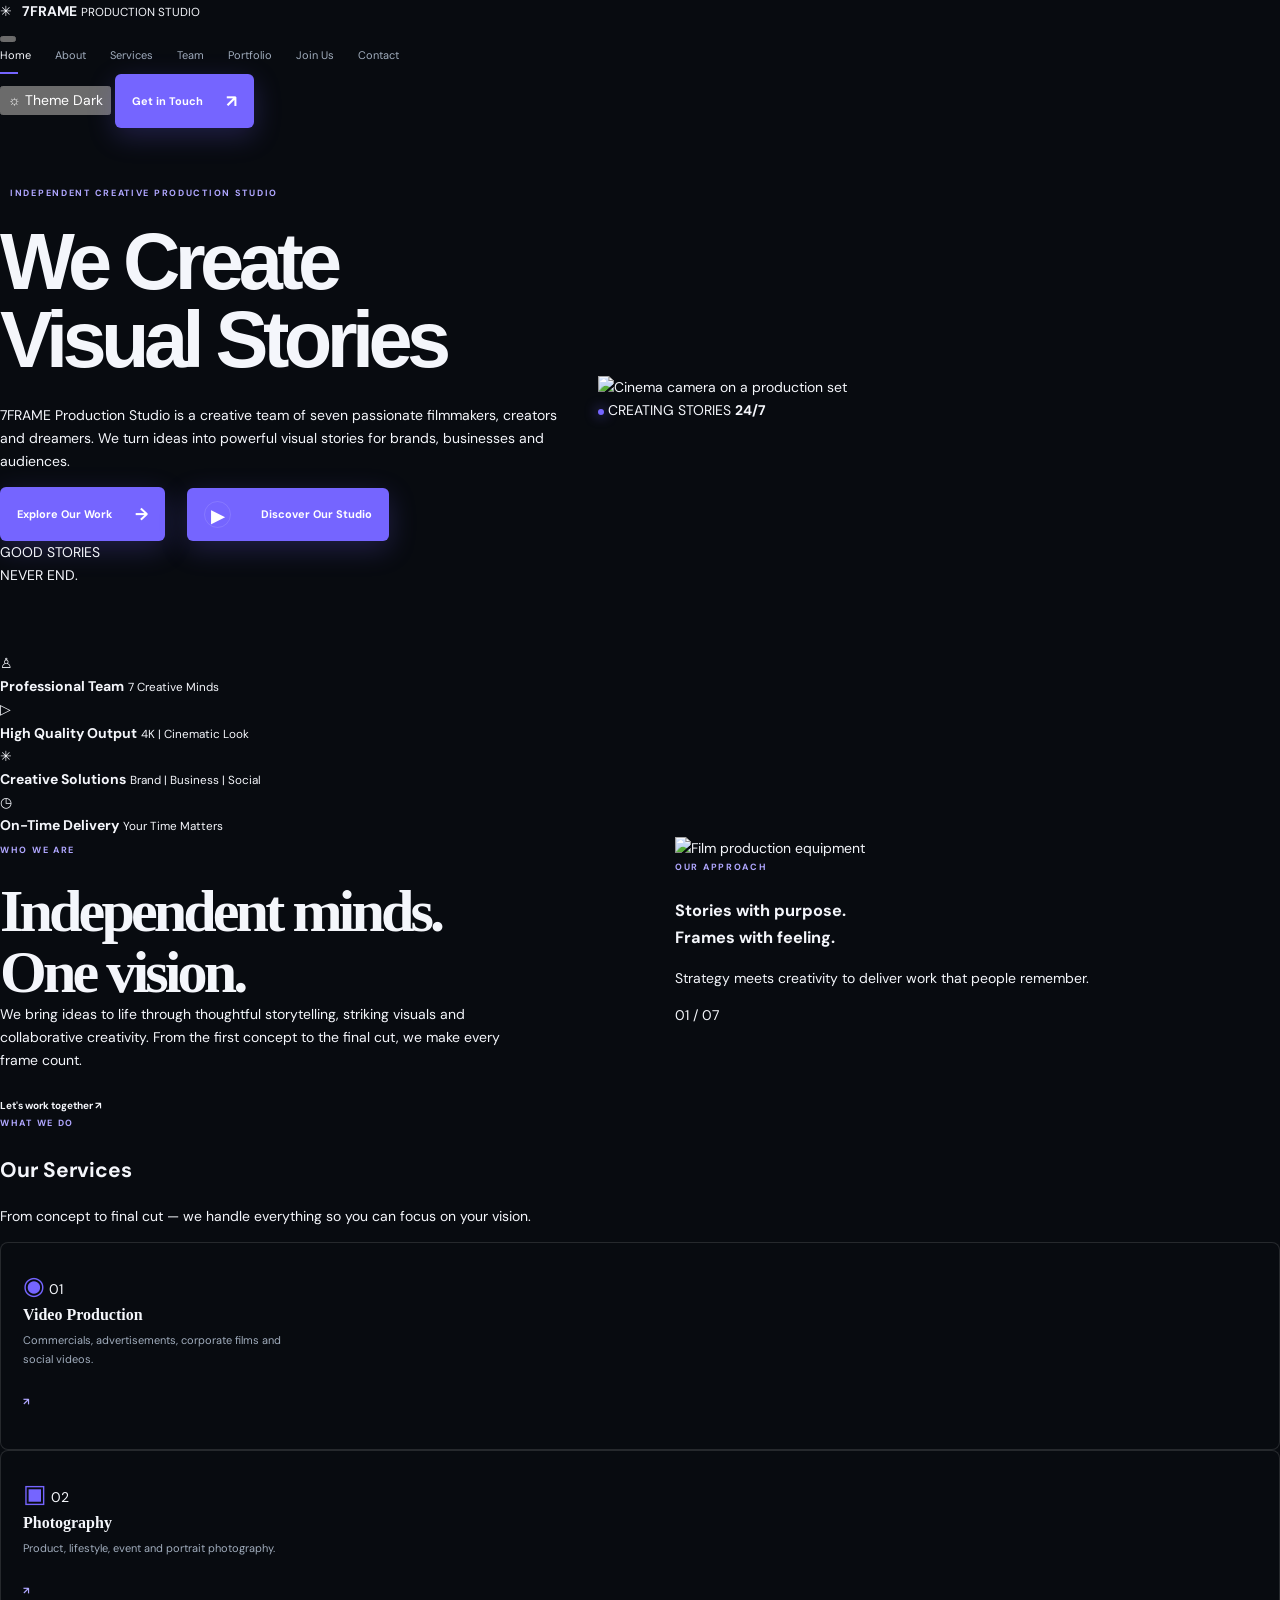
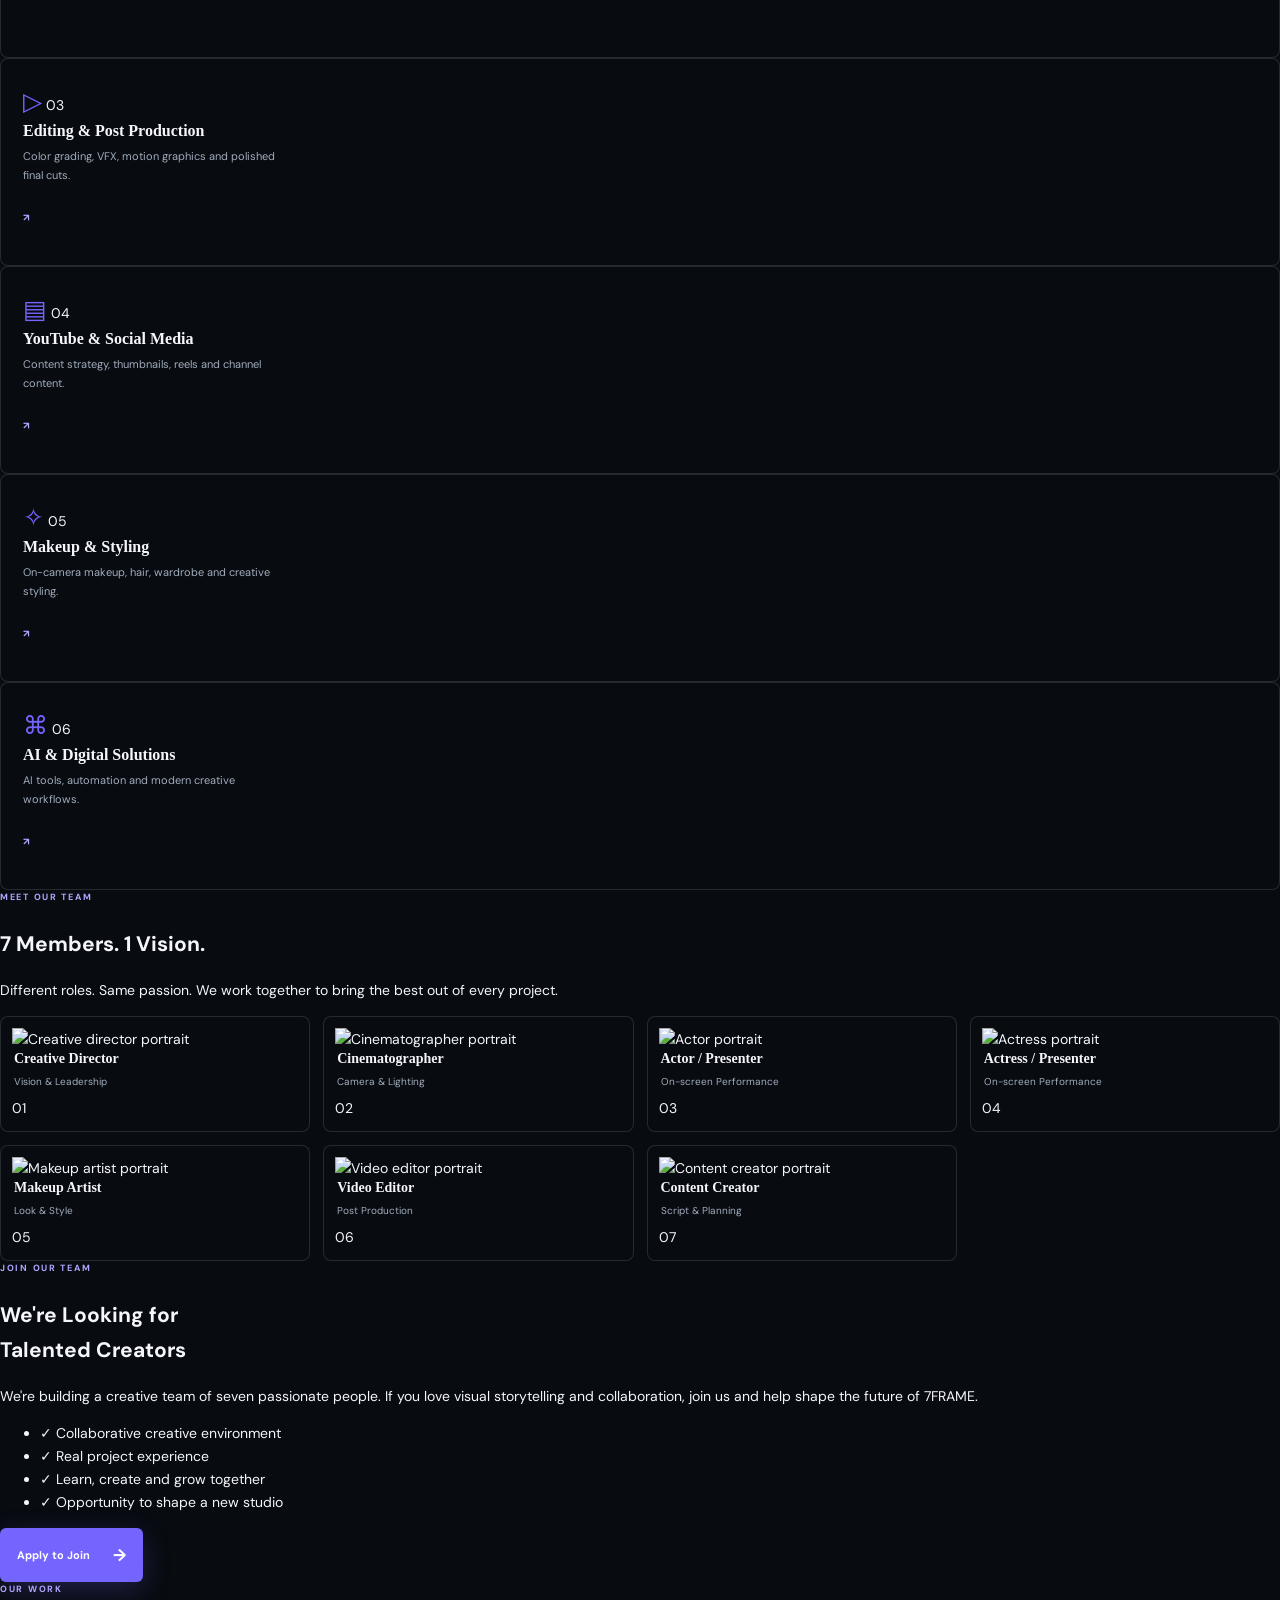
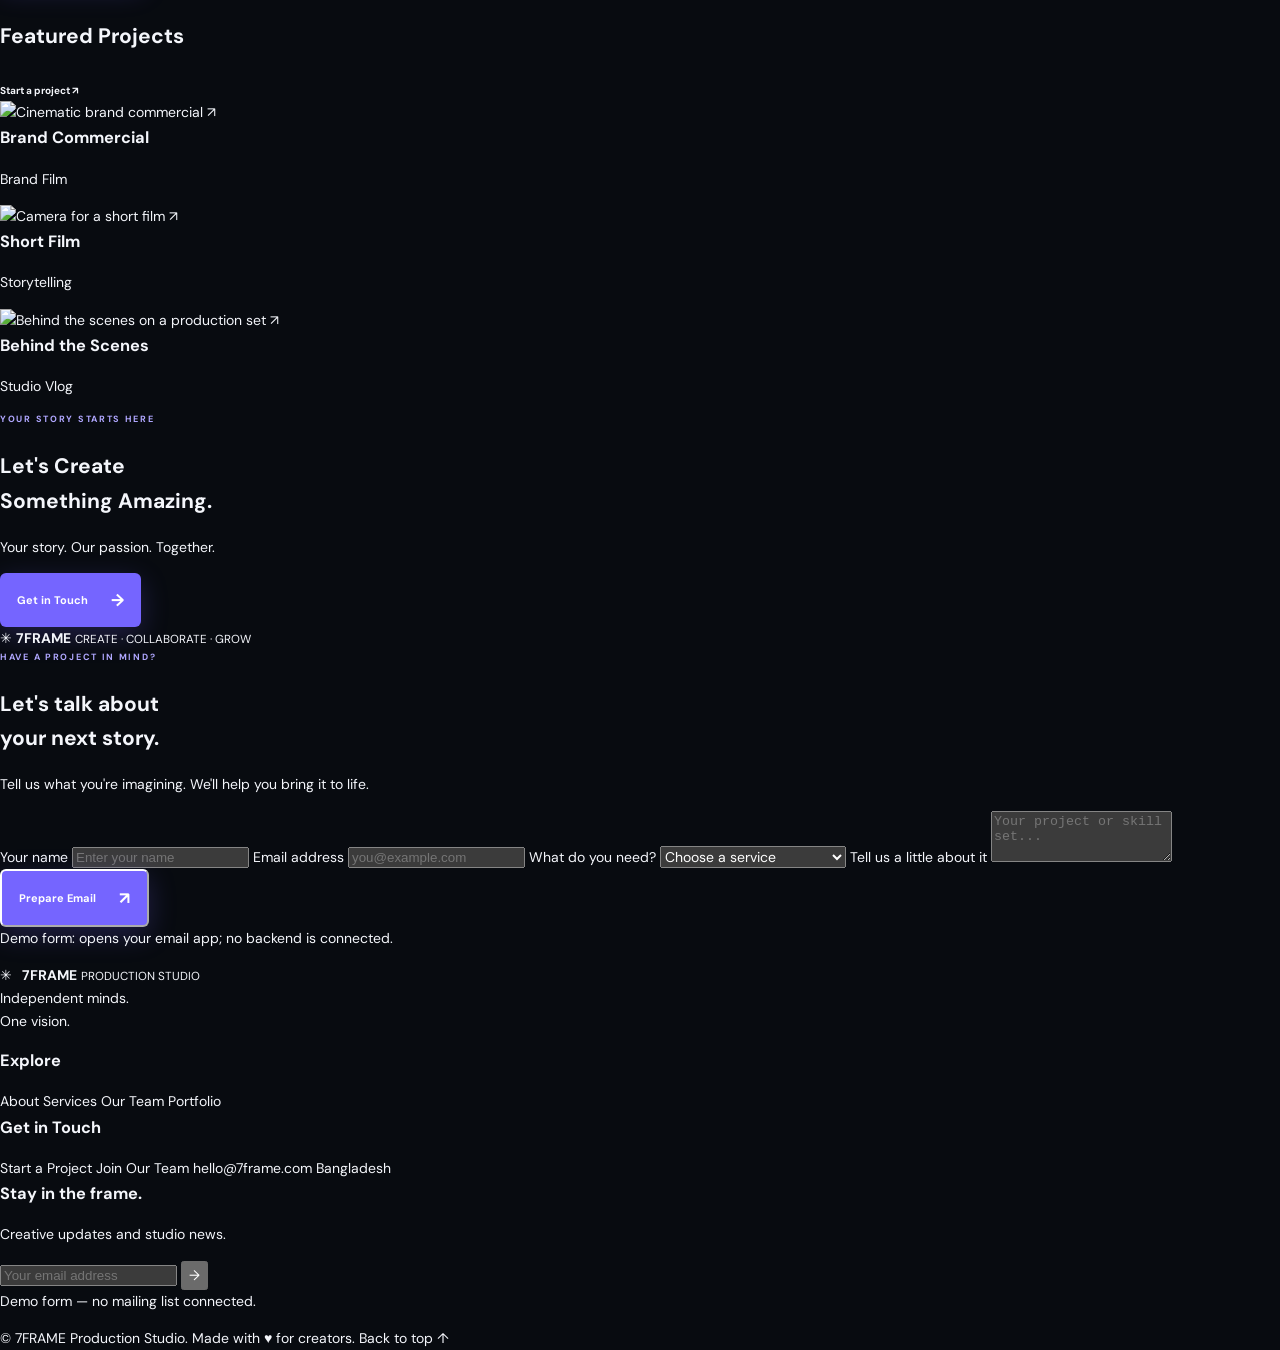
==== commit c7ae3de6: "Update index.html" ====
--- a/index.html
+++ b/index.html
@@ -1,90 +1,537 @@
+
 <!DOCTYPE html>
 <html lang="en" data-theme="dark">
 <head>
   <meta charset="UTF-8">
-  <meta name="viewport" content="width=device-width, initial-scale=1">
-  <meta name="theme-color" content="#080b10">
-  <meta name="description" content="FRAME 7 Production Studio creates cinematic brand films, commercials, social content and visual stories.">
-  <title>FRAME 7 — Stories That Stay</title>
+  <meta name="viewport" content="width=device-width, initial-scale=1.0">
+  <meta name="theme-color" content="#070912">
+  <meta name="description" content="7FRAME Production Studio — Create. Collaborate. Grow.">
+  <title>7FRAME | Production Studio</title>
+
   <link rel="preconnect" href="https://fonts.googleapis.com">
   <link rel="preconnect" href="https://fonts.gstatic.com" crossorigin>
-  <link href="https://fonts.googleapis.com/css2?family=DM+Sans:wght@400;500;600;700&family=Manrope:wght@400;500;600;700;800&display=swap" rel="stylesheet">
+  <link href="https://fonts.googleapis.com/css2?family=DM+Sans:wght@400;500;600;700&family=Space+Grotesk:wght@400;500;600;700&display=swap" rel="stylesheet">
+
   <link rel="stylesheet" href="style.css">
+  <script src="app.js" defer></script>
 </head>
+
 <body>
-  <div class="topline"><span class="live-dot"></span> INDEPENDENT CREATIVE PRODUCTION <span class="topline-right">BANGLADESH · AVAILABLE FOR SELECT PROJECTS</span></div>
-  <header class="header">
-    <a class="brand" href="#home" aria-label="FRAME 7 home"><span class="brand-symbol">F<span>7</span></span><span class="brand-type"><strong>FRAME 7</strong><small>PRODUCTION STUDIO</small></span></a>
-    <button class="menu-button" id="menuButton" aria-label="Open menu" aria-expanded="false">☰</button>
-    <nav id="nav"><a class="active" href="#home">Home</a><a href="#services">Services</a><a href="#work">Selected work</a><a href="#studio">Our studio</a><a href="#join">Join the team</a></nav>
-    <div class="header-tools"><label class="sr-only" for="themeSelect">Choose theme</label><select id="themeSelect" aria-label="Choose color theme"><option value="blue">Blue</option><option value="light">Light</option><option value="dark" selected>Dark</option><option value="white">White</option><option value="green">Green</option><option value="purple">Purple</option><option value="yellow">Yellow</option></select><a class="button button-sm" href="#contact">Start a project <span>↗</span></a></div>
+
+  <!-- HEADER -->
+  <header class="site-header" id="top">
+    <a class="brand" href="#top" aria-label="7FRAME home">
+      <span class="brand-mark">✳</span>
+      <span class="brand-copy">
+        <strong>7FRAME</strong>
+        <small>PRODUCTION STUDIO</small>
+      </span>
+    </a>
+
+    <button class="menu-toggle" id="menuToggle"
+      aria-label="Open navigation" aria-expanded="false">
+      <span></span><span></span>
+    </button>
+
+    <nav class="main-nav" id="mainNav" aria-label="Main navigation">
+      <a class="active" href="#top">Home</a>
+      <a href="#about">About</a>
+      <a href="#services">Services</a>
+      <a href="#team">Team</a>
+      <a href="#portfolio">Portfolio</a>
+      <a href="#join">Join Us</a>
+      <a href="#contact">Contact</a>
+    </nav>
+
+    <div class="header-actions">
+      <button class="theme-toggle" id="themeToggle"
+        type="button" aria-label="Switch to light theme">
+        <span class="theme-icon">☼</span>
+        <span class="theme-label">Theme</span>
+        <span class="theme-state">Dark</span>
+      </button>
+
+      <a class="button button-small" href="#contact">
+        Get in Touch <span>↗</span>
+      </a>
+    </div>
   </header>
 
   <main>
-    <section class="hero page-width" id="home">
-      <div class="hero-copy reveal">
-        <div class="eyebrow"><span class="eyebrow-line"></span> IDEAS IN. IMPACT OUT.</div>
-        <h1>Stories that<br>make you <span class="accent-word">feel.</span></h1>
-        <p class="hero-intro">We turn ambitious ideas into cinematic films, bold brand campaigns and social-first content built to move people.</p>
-        <div class="hero-buttons"><a class="button" href="#work">Explore our work <span>↗</span></a><a class="play-link" href="#studio"><span class="play-icon">▶</span> Get to know us</a></div>
-        <div class="hero-proof"><div><strong>07</strong><span>Creative minds</span></div><i></i><div><strong>01</strong><span>Shared vision</span></div><i></i><div><strong>∞</strong><span>Stories to tell</span></div></div>
-      </div>
-      <div class="hero-art reveal">
-        <img src="https://images.unsplash.com/photo-1492619375914-88005aa9e8fb?auto=format&fit=crop&w=1500&q=90" alt="Professional video camera on a film set" fetchpriority="high">
-        <div class="hero-shade"></div><div class="art-label"><span class="live-dot"></span> FRAME 7 / ON SET <span>01 — 07</span></div>
-        <div class="art-note">Good stories<br>stay with you<span>↗</span></div>
-        <div class="hero-side-label">CREATE · SHOOT · EDIT · GROW</div>
-      </div>
-      <div class="hero-footer"><span>CREATIVE PEOPLE</span><span class="footer-cross">✳</span><span>BETTER STORIES</span><span class="footer-cross">✳</span><span>BUILT TOGETHER</span><span class="hero-footer-right">SCROLL TO EXPLORE ↓</span></div>
-    </section>
-
-    <div class="marquee" aria-label="Our services"><div class="marquee-track"><span>BRAND FILMS <b>✳</b></span><span>COMMERCIALS <b>✳</b></span><span>PHOTOGRAPHY <b>✳</b></span><span>POST PRODUCTION <b>✳</b></span><span>STORYTELLING <b>✳</b></span><span>BRAND FILMS <b>✳</b></span><span>COMMERCIALS <b>✳</b></span></div></div>
-
-    <section class="section page-width intro-section reveal" id="studio">
-      <div class="section-kicker">01 / THE STUDIO</div>
-      <div class="intro-grid"><h2>Small team.<br><span class="accent-word">Big-screen</span><br>thinking.</h2><div class="intro-copy"><p class="intro-big">We believe every brand, person and idea has a story worth telling.</p><p class="muted">FRAME 7 is an independent creative production studio bringing together direction, writing, camera, editing, makeup and production. We work as one team—from the first spark to the final frame.</p><a class="under-link" href="#join">Get to know the people behind the work <span>↗</span></a></div></div>
-    </section>
-
-    <section class="services-band" id="services"><div class="section page-width">
-      <div class="section-top reveal"><div><div class="section-kicker">02 / WHAT WE DO</div><h2>Made for the <span class="accent-word">moment.</span></h2></div><p class="muted">A thoughtful creative process, shaped around your message and audience.</p></div>
-      <div class="services-grid">
-        <article class="service-card reveal"><div class="service-top"><span class="service-icon">↗</span><span>01</span></div><h3>Video production</h3><p>Commercials, brand films, promotional videos and campaign stories.</p><a href="#contact" aria-label="Contact us about video production">Explore service ↗</a></article>
-        <article class="service-card reveal"><div class="service-top"><span class="service-icon">◎</span><span>02</span></div><h3>Photography</h3><p>Product, lifestyle, portrait and behind-the-scenes photography.</p><a href="#contact" aria-label="Contact us about photography">Explore service ↗</a></article>
-        <article class="service-card reveal"><div class="service-top"><span class="service-icon">▷</span><span>03</span></div><h3>Editing & finishing</h3><p>Editing, color grading, sound polish, motion graphics and delivery.</p><a href="#contact" aria-label="Contact us about editing">Explore service ↗</a></article>
-        <article class="service-card reveal"><div class="service-top"><span class="service-icon">✳</span><span>04</span></div><h3>Creative & scripts</h3><p>Campaign concepts, scripts, storyboards and creative direction.</p><a href="#contact" aria-label="Contact us about creative">Explore service ↗</a></article>
-        <article class="service-card reveal"><div class="service-top"><span class="service-icon">✦</span><span>05</span></div><h3>Makeup & styling</h3><p>On-camera makeup, character looks, styling and continuity.</p><a href="#contact" aria-label="Contact us about makeup">Explore service ↗</a></article>
-        <article class="service-card reveal"><div class="service-top"><span class="service-icon">⌘</span><span>06</span></div><h3>Digital & AI</h3><p>AI-assisted creative workflows, digital assets and social content.</p><a href="#contact" aria-label="Contact us about digital services">Explore service ↗</a></article>
-      </div>
-    </div></section>
-
-    <section class="section page-width work-section" id="work">
-      <div class="section-top reveal"><div><div class="section-kicker">03 / SELECTED DIRECTIONS</div><h2>Made to <span class="accent-word">move you.</span></h2></div><p class="muted">A preview of the kinds of stories we want to create. Replace these concept cards with real projects as the studio grows.</p></div>
-      <div class="filters reveal" role="group" aria-label="Filter portfolio projects"><button class="filter active" data-filter="all">All projects <span>03</span></button><button class="filter" data-filter="brand">Brand films</button><button class="filter" data-filter="story">Storytelling</button><button class="filter" data-filter="bts">Behind the scenes</button></div>
-      <div class="project-grid">
-        <article class="project-card project-feature reveal" data-category="brand"><a href="#contact" class="project-image"><img src="https://images.unsplash.com/photo-1485846234645-a62644f84728?auto=format&fit=crop&w=1300&q=85" alt="Cinema camera and film production environment" loading="lazy"><span class="project-type">BRAND FILM / CONCEPT</span><span class="project-arrow">↗</span></a><div class="project-info"><div><h3>Make your brand felt.</h3><p>Commercial concept · 30–60 sec</p></div><span>01</span></div></article>
-        <article class="project-card reveal" data-category="story"><a href="#contact" class="project-image"><img src="https://images.unsplash.com/photo-1489599849927-2ee91cede3ba?auto=format&fit=crop&w=1000&q=85" alt="Atmospheric cinema interior" loading="lazy"><span class="project-type">SHORT FILM / CONCEPT</span><span class="project-arrow">↗</span></a><div class="project-info"><div><h3>Small moments.</h3><p>Original storytelling</p></div><span>02</span></div></article>
-        <article class="project-card reveal" data-category="bts"><a href="#contact" class="project-image"><img src="https://images.unsplash.com/photo-1503095396549-807759245b35?auto=format&fit=crop&w=1000&q=85" alt="Creative production stage" loading="lazy"><span class="project-type">STUDIO / BTS</span><span class="project-arrow">↗</span></a><div class="project-info"><div><h3>Behind the frame.</h3><p>Making-of series</p></div><span>03</span></div></article>
-      </div><p class="disclaimer">Portfolio visuals are illustrative references, not completed client projects. Images load from Unsplash and require an internet connection.</p>
-    </section>
-
-    <section class="team-band"><div class="section page-width">
-      <div class="section-top reveal"><div><div class="section-kicker">04 / SEVEN PEOPLE, ONE VISION</div><h2>Every frame needs<br><span class="accent-word">a team.</span></h2></div><p class="muted">Distinct responsibilities. Shared learning. The director decides on-screen casting according to each story and performance needs.</p></div>
+
+    <!-- HERO -->
+    <section class="hero section-wrap">
+      <div class="hero-copy">
+        <p class="eyebrow">
+          <span class="eyebrow-dot"></span>
+          INDEPENDENT CREATIVE PRODUCTION STUDIO
+        </p>
+
+        <h1>
+          We Create<br>
+          <span>Visual</span> Stories
+        </h1>
+
+        <p class="hero-description">
+          7FRAME Production Studio is a creative team of seven
+          passionate filmmakers, creators and dreamers.
+          We turn ideas into powerful visual stories for brands,
+          businesses and audiences.
+        </p>
+
+        <div class="hero-buttons">
+          <a class="button" href="#portfolio">
+            Explore Our Work <span>→</span>
+          </a>
+
+          <a class="button button-outline" href="#about">
+            <span class="play-icon">▶</span>
+            Discover Our Studio
+          </a>
+        </div>
+
+        <div class="hero-note">
+          <span class="note-line"></span>
+          <span>GOOD STORIES<br>NEVER END.</span>
+        </div>
+      </div>
+
+      <div class="hero-visual">
+        <img
+          src="https://images.unsplash.com/photo-1492619375914-88005aa9e8fb?auto=format&fit=crop&w=1400&q=85"
+          alt="Cinema camera on a production set">
+
+        <div class="hero-image-shade"></div>
+
+        <div class="floating-label">
+          <span class="live-dot"></span>
+          CREATING STORIES <b>24/7</b>
+        </div>
+
+        <div class="frame-corner corner-tl"></div>
+        <div class="frame-corner corner-br"></div>
+      </div>
+
+      <div class="hero-stats">
+        <div class="stat">
+          <span class="stat-icon">♙</span>
+          <div>
+            <strong>Professional Team</strong>
+            <small>7 Creative Minds</small>
+          </div>
+        </div>
+
+        <div class="stat">
+          <span class="stat-icon">▷</span>
+          <div>
+            <strong>High Quality Output</strong>
+            <small>4K | Cinematic Look</small>
+          </div>
+        </div>
+
+        <div class="stat">
+          <span class="stat-icon">✳</span>
+          <div>
+            <strong>Creative Solutions</strong>
+            <small>Brand | Business | Social</small>
+          </div>
+        </div>
+
+        <div class="stat">
+          <span class="stat-icon">◷</span>
+          <div>
+            <strong>On-Time Delivery</strong>
+            <small>Your Time Matters</small>
+          </div>
+        </div>
+      </div>
+    </section>
+
+    <!-- ABOUT -->
+    <section class="intro-grid section-wrap" id="about">
+      <div class="intro-copy">
+        <p class="eyebrow">WHO WE ARE</p>
+
+        <h2>
+          Independent minds.<br>
+          <span>One vision.</span>
+        </h2>
+
+        <p>
+          We bring ideas to life through thoughtful storytelling,
+          striking visuals and collaborative creativity.
+          From the first concept to the final cut, we make every
+          frame count.
+        </p>
+
+        <a class="text-link" href="#contact">
+          Let's work together <span>↗</span>
+        </a>
+      </div>
+
+      <div class="intro-card">
+        <div class="intro-card-image">
+          <img
+            src="https://images.unsplash.com/photo-1485846234645-a62644f84728?auto=format&fit=crop&w=900&q=80"
+            alt="Film production equipment">
+        </div>
+
+        <div class="intro-card-text">
+          <p class="eyebrow">OUR APPROACH</p>
+          <h3>Stories with purpose.<br>Frames with feeling.</h3>
+          <p>
+            Strategy meets creativity to deliver work that people
+            remember.
+          </p>
+        </div>
+
+        <div class="card-number">01 <span>/ 07</span></div>
+      </div>
+    </section>
+
+    <!-- SERVICES -->
+    <section class="services section-wrap" id="services">
+      <div class="section-heading">
+        <div>
+          <p class="eyebrow">WHAT WE DO</p>
+          <h2>Our <span>Services</span></h2>
+        </div>
+
+        <p>
+          From concept to final cut — we handle everything
+          so you can focus on your vision.
+        </p>
+      </div>
+
+      <div class="service-grid">
+
+        <article class="service-card">
+          <span class="service-icon">◉</span>
+          <span class="service-index">01</span>
+          <h3>Video Production</h3>
+          <p>Commercials, advertisements, corporate films and social videos.</p>
+          <a href="#contact" aria-label="Ask about video production">↗</a>
+        </article>
+
+        <article class="service-card">
+          <span class="service-icon">▣</span>
+          <span class="service-index">02</span>
+          <h3>Photography</h3>
+          <p>Product, lifestyle, event and portrait photography.</p>
+          <a href="#contact" aria-label="Ask about photography">↗</a>
+        </article>
+
+        <article class="service-card">
+          <span class="service-icon">▷</span>
+          <span class="service-index">03</span>
+          <h3>Editing & Post Production</h3>
+          <p>Color grading, VFX, motion graphics and polished final cuts.</p>
+          <a href="#contact" aria-label="Ask about editing">↗</a>
+        </article>
+
+        <article class="service-card">
+          <span class="service-icon">▤</span>
+          <span class="service-index">04</span>
+          <h3>YouTube & Social Media</h3>
+          <p>Content strategy, thumbnails, reels and channel content.</p>
+          <a href="#contact" aria-label="Ask about social media">↗</a>
+        </article>
+
+        <article class="service-card">
+          <span class="service-icon">✧</span>
+          <span class="service-index">05</span>
+          <h3>Makeup & Styling</h3>
+          <p>On-camera makeup, hair, wardrobe and creative styling.</p>
+          <a href="#contact" aria-label="Ask about styling">↗</a>
+        </article>
+
+        <article class="service-card">
+          <span class="service-icon">⌘</span>
+          <span class="service-index">06</span>
+          <h3>AI & Digital Solutions</h3>
+          <p>AI tools, automation and modern creative workflows.</p>
+          <a href="#contact" aria-label="Ask about digital solutions">↗</a>
+        </article>
+
+      </div>
+    </section>
+
+    <!-- SEVEN-MEMBER TEAM -->
+    <section class="team section-wrap" id="team">
+      <div class="section-heading">
+        <div>
+          <p class="eyebrow">MEET OUR TEAM</p>
+          <h2>7 Members. <span>1 Vision.</span></h2>
+        </div>
+
+        <p>
+          Different roles. Same passion. We work together
+          to bring the best out of every project.
+        </p>
+      </div>
+
       <div class="team-grid">
-        <article class="team-card reveal"><div class="team-art team-a"><span>01</span><b>EP</b></div><small>LEADERSHIP</small><h3>Executive Producer</h3><p>Partnerships, studio strategy and project oversight.</p></article>
-        <article class="team-card reveal"><div class="team-art team-b"><span>02</span><b>DR</b></div><small>DIRECTION</small><h3>Director</h3><p>Creative vision, scenes and performance direction.</p></article>
-        <article class="team-card reveal"><div class="team-art team-c"><span>03</span><b>SC</b></div><small>WRITING</small><h3>Scriptwriter</h3><p>Concepts, scripts, dialogue and storyboards.</p></article>
-        <article class="team-card reveal"><div class="team-art team-d"><span>04</span><b>DP</b></div><small>CAMERA</small><h3>Cinematographer</h3><p>Camera operation, lighting and composition.</p></article>
-        <article class="team-card reveal"><div class="team-art team-e"><span>05</span><b>ED</b></div><small>POST PRODUCTION</small><h3>Video Editor</h3><p>Editing, color, sound and final delivery.</p></article>
-        <article class="team-card reveal"><div class="team-art team-f"><span>06</span><b>MU</b></div><small>LOOKS</small><h3>Makeup Artist</h3><p>Makeup, styling and character continuity.</p></article>
-        <article class="team-card reveal"><div class="team-art team-g"><span>07</span><b>PM</b></div><small>PRODUCTION</small><h3>Production Manager</h3><p>Scheduling, logistics, casting coordination.</p></article>
-      </div>
-    </div></section>
-
-    <section class="join-section page-width" id="join"><div class="join-image reveal"><img src="https://images.unsplash.com/photo-1500530855697-b586d89ba3ee?auto=format&fit=crop&w=1100&q=85" alt="Creative team outdoors at golden hour" loading="lazy"><div class="join-badge">7 PARTNERS<br><span>1 VISION ↗</span></div></div><div class="join-copy reveal"><div class="section-kicker">05 / OPEN CALL</div><h2>Bring your craft.<br><span class="accent-word">Build the story.</span></h2><p class="muted">We’re building a team of committed creators who want to make original work and grow a studio together.</p><div class="principle-list"><div><span>✓</span><p><b>Equal partnership</b><small>Equal ownership and profit sharing as agreed in the written deed.</small></p></div><div><span>✓</span><p><b>Your channel, your income</b><small>Personal channel earnings remain personal; studio revenue is accounted separately.</small></p></div><div><span>✓</span><p><b>Creative freedom with clear rights</b><small>Personal uploads are welcome, subject to project ownership, client consent and confidentiality.</small></p></div><div><span>✓</span><p><b>Transparent money matters</b><small>Documented project budgets, shared expenses and accessible records.</small></p></div></div><a class="button" href="#contact">Apply to join <span>↗</span></a><p class="fine-print">All partnership, asset ownership, expense and revenue terms must be confirmed in a written agreement signed by every partner.</p></div></section>
-
-    <section class="contact-section" id="contact"><div class="page-width contact-inner"><div class="reveal"><div class="section-kicker">06 / START A CONVERSATION</div><h2>Have a story?<br><span class="accent-word">Let’s make it.</span></h2></div><div class="contact-right reveal"><p class="muted">Have a brand project, a film idea, or want to become one of our creative partners? Reach out and let’s talk.</p><a class="contact-link" id="emailLink" href="mailto:hello@frame7studio.example?subject=Hello%20FRAME%207">hello@frame7studio.example <span>↗</span></a><p class="fine-print">Replace this demo email with your real business email before publishing.</p><a class="text-link" href="#home">Back to top ↑</a></div></div></section>
+
+        <article class="team-card">
+          <img src="https://images.unsplash.com/photo-1500648767791-00dcc994a43e?auto=format&fit=crop&w=600&q=80" alt="Creative director portrait">
+          <div class="team-meta">
+            <h3>Creative Director</h3>
+            <p>Vision & Leadership</p>
+          </div>
+          <span class="team-count">01</span>
+        </article>
+
+        <article class="team-card">
+          <img src="https://images.unsplash.com/photo-1506794778202-cad84cf45f1d?auto=format&fit=crop&w=600&q=80" alt="Cinematographer portrait">
+          <div class="team-meta">
+            <h3>Cinematographer</h3>
+            <p>Camera & Lighting</p>
+          </div>
+          <span class="team-count">02</span>
+        </article>
+
+        <article class="team-card">
+          <img src="https://images.unsplash.com/photo-1507003211169-0a1dd7228f2d?auto=format&fit=crop&w=600&q=80" alt="Actor portrait">
+          <div class="team-meta">
+            <h3>Actor / Presenter</h3>
+            <p>On-screen Performance</p>
+          </div>
+          <span class="team-count">03</span>
+        </article>
+
+        <article class="team-card">
+          <img src="https://images.unsplash.com/photo-1534528741775-53994a69daeb?auto=format&fit=crop&w=600&q=80" alt="Actress portrait">
+          <div class="team-meta">
+            <h3>Actress / Presenter</h3>
+            <p>On-screen Performance</p>
+          </div>
+          <span class="team-count">04</span>
+        </article>
+
+        <article class="team-card">
+          <img src="https://images.unsplash.com/photo-1488426862026-3ee34a7d66df?auto=format&fit=crop&w=600&q=80" alt="Makeup artist portrait">
+          <div class="team-meta">
+            <h3>Makeup Artist</h3>
+            <p>Look & Style</p>
+          </div>
+          <span class="team-count">05</span>
+        </article>
+
+        <article class="team-card">
+          <img src="https://images.unsplash.com/photo-1531384441138-2736e62e0919?auto=format&fit=crop&w=600&q=80" alt="Video editor portrait">
+          <div class="team-meta">
+            <h3>Video Editor</h3>
+            <p>Post Production</p>
+          </div>
+          <span class="team-count">06</span>
+        </article>
+
+        <article class="team-card">
+          <img src="https://images.unsplash.com/photo-1507591064344-4c6ce005b128?auto=format&fit=crop&w=600&q=80" alt="Content creator portrait">
+          <div class="team-meta">
+            <h3>Content Creator</h3>
+            <p>Script & Planning</p>
+          </div>
+          <span class="team-count">07</span>
+        </article>
+
+      </div>
+    </section>
+
+    <!-- RECRUITMENT + PORTFOLIO -->
+    <section class="work-join section-wrap">
+
+      <div class="join-panel" id="join">
+        <p class="eyebrow">JOIN OUR TEAM</p>
+
+        <h2>
+          We're Looking for<br>
+          <span>Talented Creators</span>
+        </h2>
+
+        <p>
+          We're building a creative team of seven passionate people.
+          If you love visual storytelling and collaboration, join
+          us and help shape the future of 7FRAME.
+        </p>
+
+        <ul class="benefits">
+          <li>✓ Collaborative creative environment</li>
+          <li>✓ Real project experience</li>
+          <li>✓ Learn, create and grow together</li>
+          <li>✓ Opportunity to shape a new studio</li>
+        </ul>
+
+        <a class="button" href="#contact">
+          Apply to Join <span>→</span>
+        </a>
+      </div>
+
+      <div class="portfolio-panel" id="portfolio">
+        <div class="section-heading compact">
+          <div>
+            <p class="eyebrow">OUR WORK</p>
+            <h2>Featured <span>Projects</span></h2>
+          </div>
+
+          <a class="text-link" href="#contact">Start a project ↗</a>
+        </div>
+
+        <div class="portfolio-grid">
+
+          <a class="project-card" href="#contact">
+            <img src="https://images.unsplash.com/photo-1478720568477-152d9b164e26?auto=format&fit=crop&w=700&q=80" alt="Cinematic brand commercial">
+            <span class="project-play">↗</span>
+            <div>
+              <h3>Brand Commercial</h3>
+              <p>Brand Film</p>
+            </div>
+          </a>
+
+          <a class="project-card" href="#contact">
+            <img src="https://images.unsplash.com/photo-1516035069371-29a1b244cc32?auto=format&fit=crop&w=700&q=80" alt="Camera for a short film">
+            <span class="project-play">↗</span>
+            <div>
+              <h3>Short Film</h3>
+              <p>Storytelling</p>
+            </div>
+          </a>
+
+          <a class="project-card" href="#contact">
+            <img src="https://images.unsplash.com/photo-1492619375914-88005aa9e8fb?auto=format&fit=crop&w=700&q=80" alt="Behind the scenes on a production set">
+            <span class="project-play">↗</span>
+            <div>
+              <h3>Behind the Scenes</h3>
+              <p>Studio Vlog</p>
+            </div>
+          </a>
+
+        </div>
+      </div>
+    </section>
+
+    <!-- CTA BANNER -->
+    <section class="closing-banner section-wrap">
+      <div class="closing-image"></div>
+
+      <div class="closing-content">
+        <p class="eyebrow">YOUR STORY STARTS HERE</p>
+        <h2>Let's Create<br><span>Something Amazing.</span></h2>
+        <p>Your story. Our passion. Together.</p>
+        <a class="button" href="#contact">Get in Touch <span>→</span></a>
+      </div>
+
+      <div class="closing-stamp">
+        <span class="brand-mark">✳</span>
+        <strong>7FRAME</strong>
+        <small>CREATE · COLLABORATE · GROW</small>
+      </div>
+    </section>
+
+    <!-- CONTACT -->
+    <section class="contact section-wrap" id="contact">
+      <div>
+        <p class="eyebrow">HAVE A PROJECT IN MIND?</p>
+        <h2>Let's talk about<br><span>your next story.</span></h2>
+        <p>Tell us what you're imagining. We'll help you bring it to life.</p>
+      </div>
+
+      <form class="contact-form" id="contactForm">
+        <label>
+          Your name
+          <input name="name" type="text" placeholder="Enter your name" required>
+        </label>
+
+        <label>
+          Email address
+          <input name="email" type="email" placeholder="you@example.com" required>
+        </label>
+
+        <label>
+          What do you need?
+          <select name="service" required>
+            <option value="">Choose a service</option>
+            <option>Video Production</option>
+            <option>Photography</option>
+            <option>Editing & Post Production</option>
+            <option>Social Media Content</option>
+            <option>Join the Team</option>
+            <option>Other</option>
+          </select>
+        </label>
+
+        <label>
+          Tell us a little about it
+          <textarea name="message" rows="3" placeholder="Your project or skill set..." required></textarea>
+        </label>
+
+        <button class="button" type="submit">
+          Prepare Email <span>↗</span>
+        </button>
+
+        <p class="form-note" id="formNote">
+          Demo form: opens your email app; no backend is connected.
+        </p>
+      </form>
+    </section>
+
   </main>
-  <footer class="footer page-width"><a class="brand" href="#home"><span class="brand-symbol">F<span>7</span></span><span class="brand-type"><strong>FRAME 7</strong><small>PRODUCTION STUDIO</small></span></a><p>Creative people. Better stories.</p><div class="footer-links"><a href="#services">Services</a><a href="#work">Work</a><a href="#join">Join us</a></div><small>© <span id="year"></span> FRAME 7 · Demo site</small></footer>
-  <script src="app.js"></script>
+
+  <!-- FOOTER -->
+  <footer class="site-footer">
+    <div class="footer-main section-wrap">
+
+      <div class="footer-brand">
+        <a class="brand" href="#top">
+          <span class="brand-mark">✳</span>
+          <span class="brand-copy">
+            <strong>7FRAME</strong>
+            <small>PRODUCTION STUDIO</small>
+          </span>
+        </a>
+        <p>Independent minds.<br>One vision.</p>
+      </div>
+
+      <div class="footer-column">
+        <h3>Explore</h3>
+        <a href="#about">About</a>
+        <a href="#services">Services</a>
+        <a href="#team">Our Team</a>
+        <a href="#portfolio">Portfolio</a>
+      </div>
+
+      <div class="footer-column">
+        <h3>Get in Touch</h3>
+        <a href="#contact">Start a Project</a>
+        <a href="#join">Join Our Team</a>
+        <a href="mailto:hello@7frame.com">hello@7frame.com</a>
+        <span>Bangladesh</span>
+      </div>
+
+      <div class="footer-news">
+        <h3>Stay in the frame.</h3>
+        <p>Creative updates and studio news.</p>
+
+        <form id="newsletterForm">
+          <label class="sr-only" for="newsletterEmail">Email address</label>
+          <input id="newsletterEmail" type="email"
+            placeholder="Your email address" required>
+          <button type="submit" aria-label="Subscribe">→</button>
+        </form>
+
+        <p class="form-note" id="newsletterNote">
+          Demo form — no mailing list connected.
+        </p>
+      </div>
+
+    </div>
+
+    <div class="footer-bottom section-wrap">
+      <span>© <span id="year"></span> 7FRAME Production Studio.</span>
+      <span>Made with <b>♥</b> for creators.</span>
+      <a href="#top">Back to top ↑</a>
+    </div>
+  </footer>
+
 </body>
 </html>
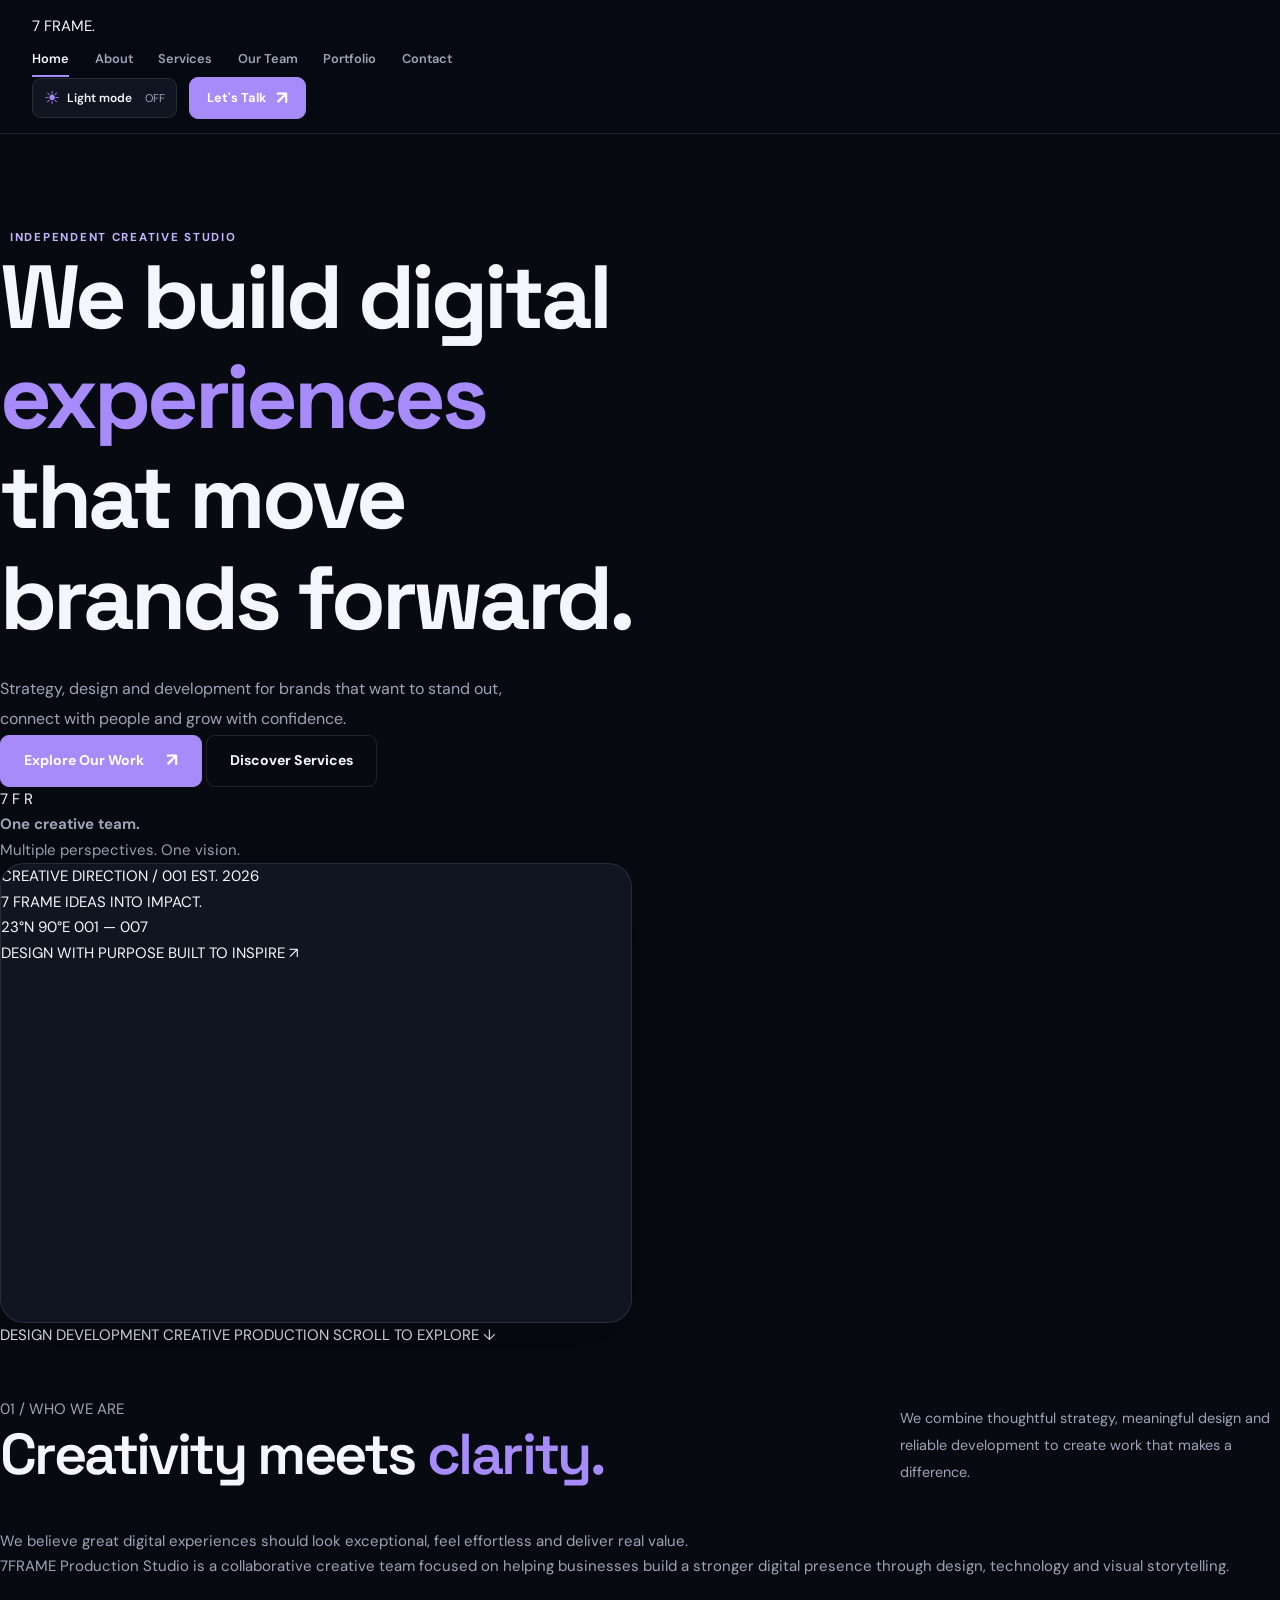
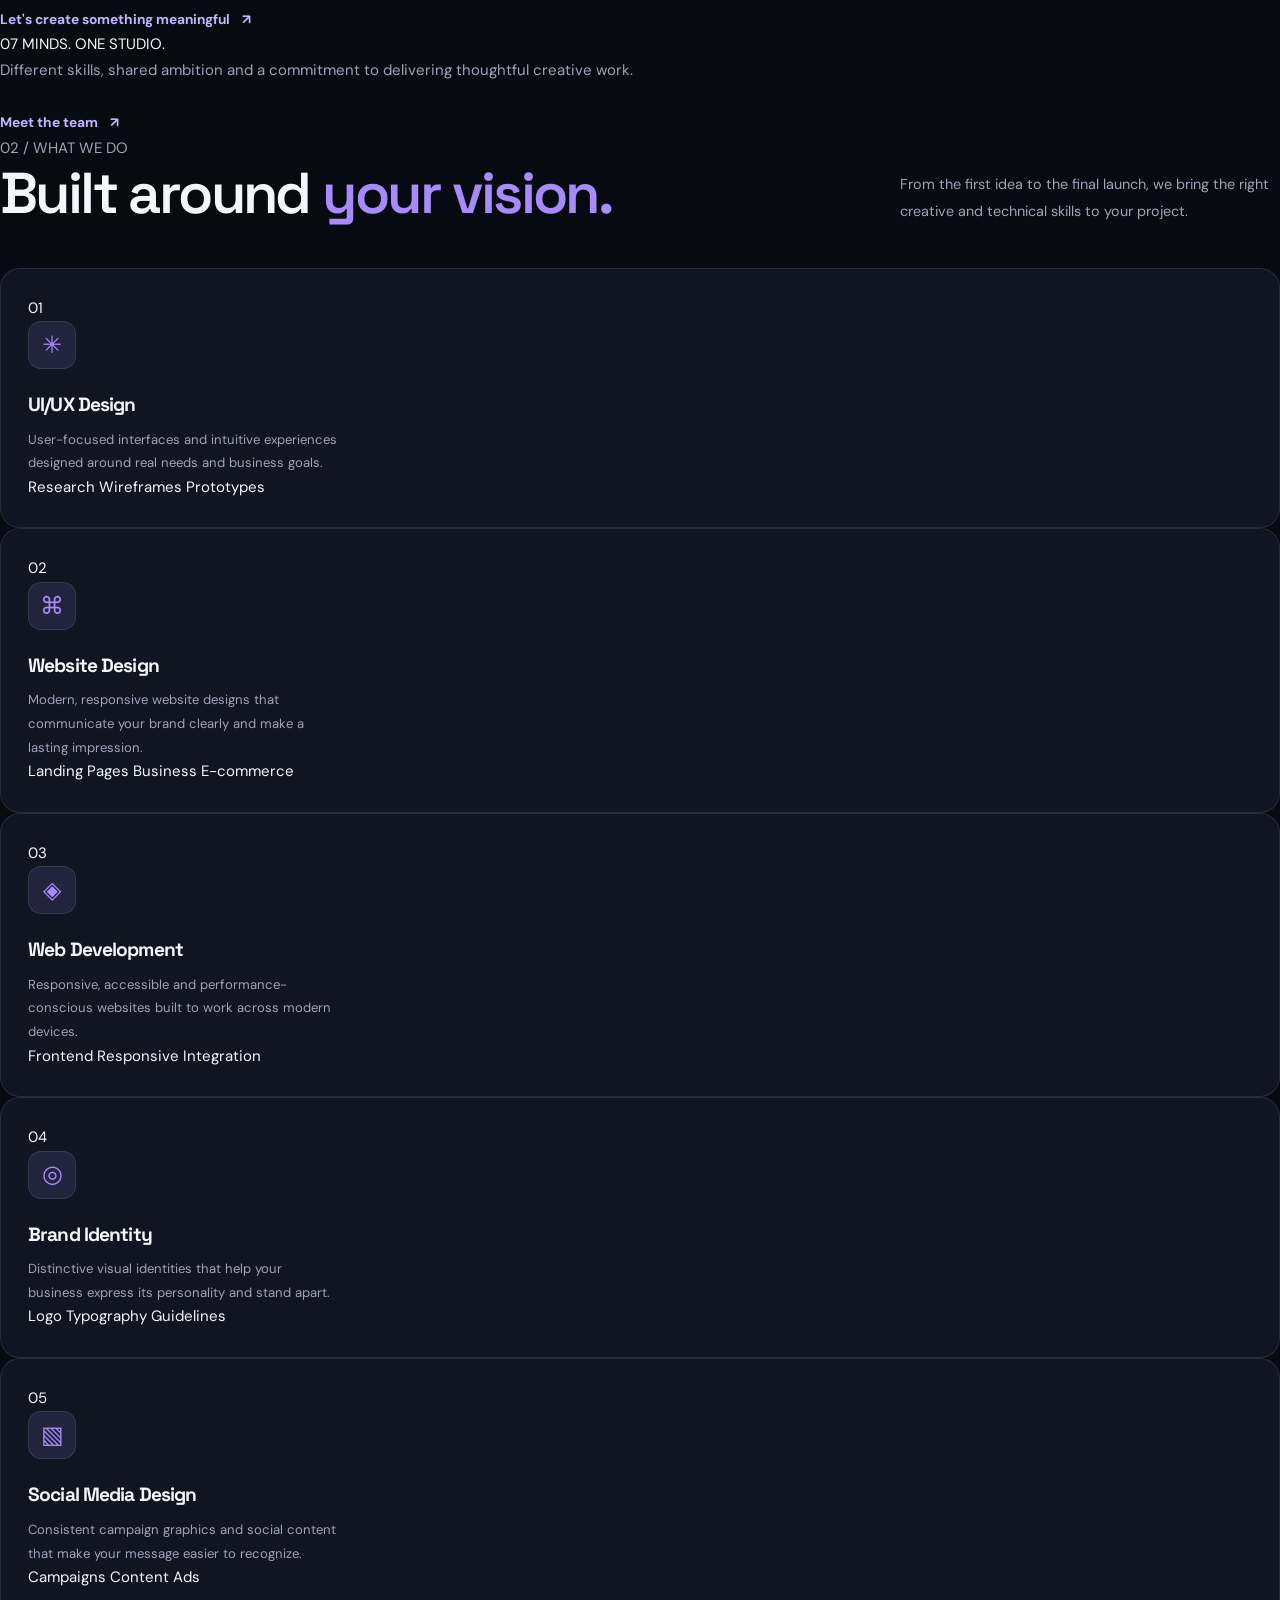
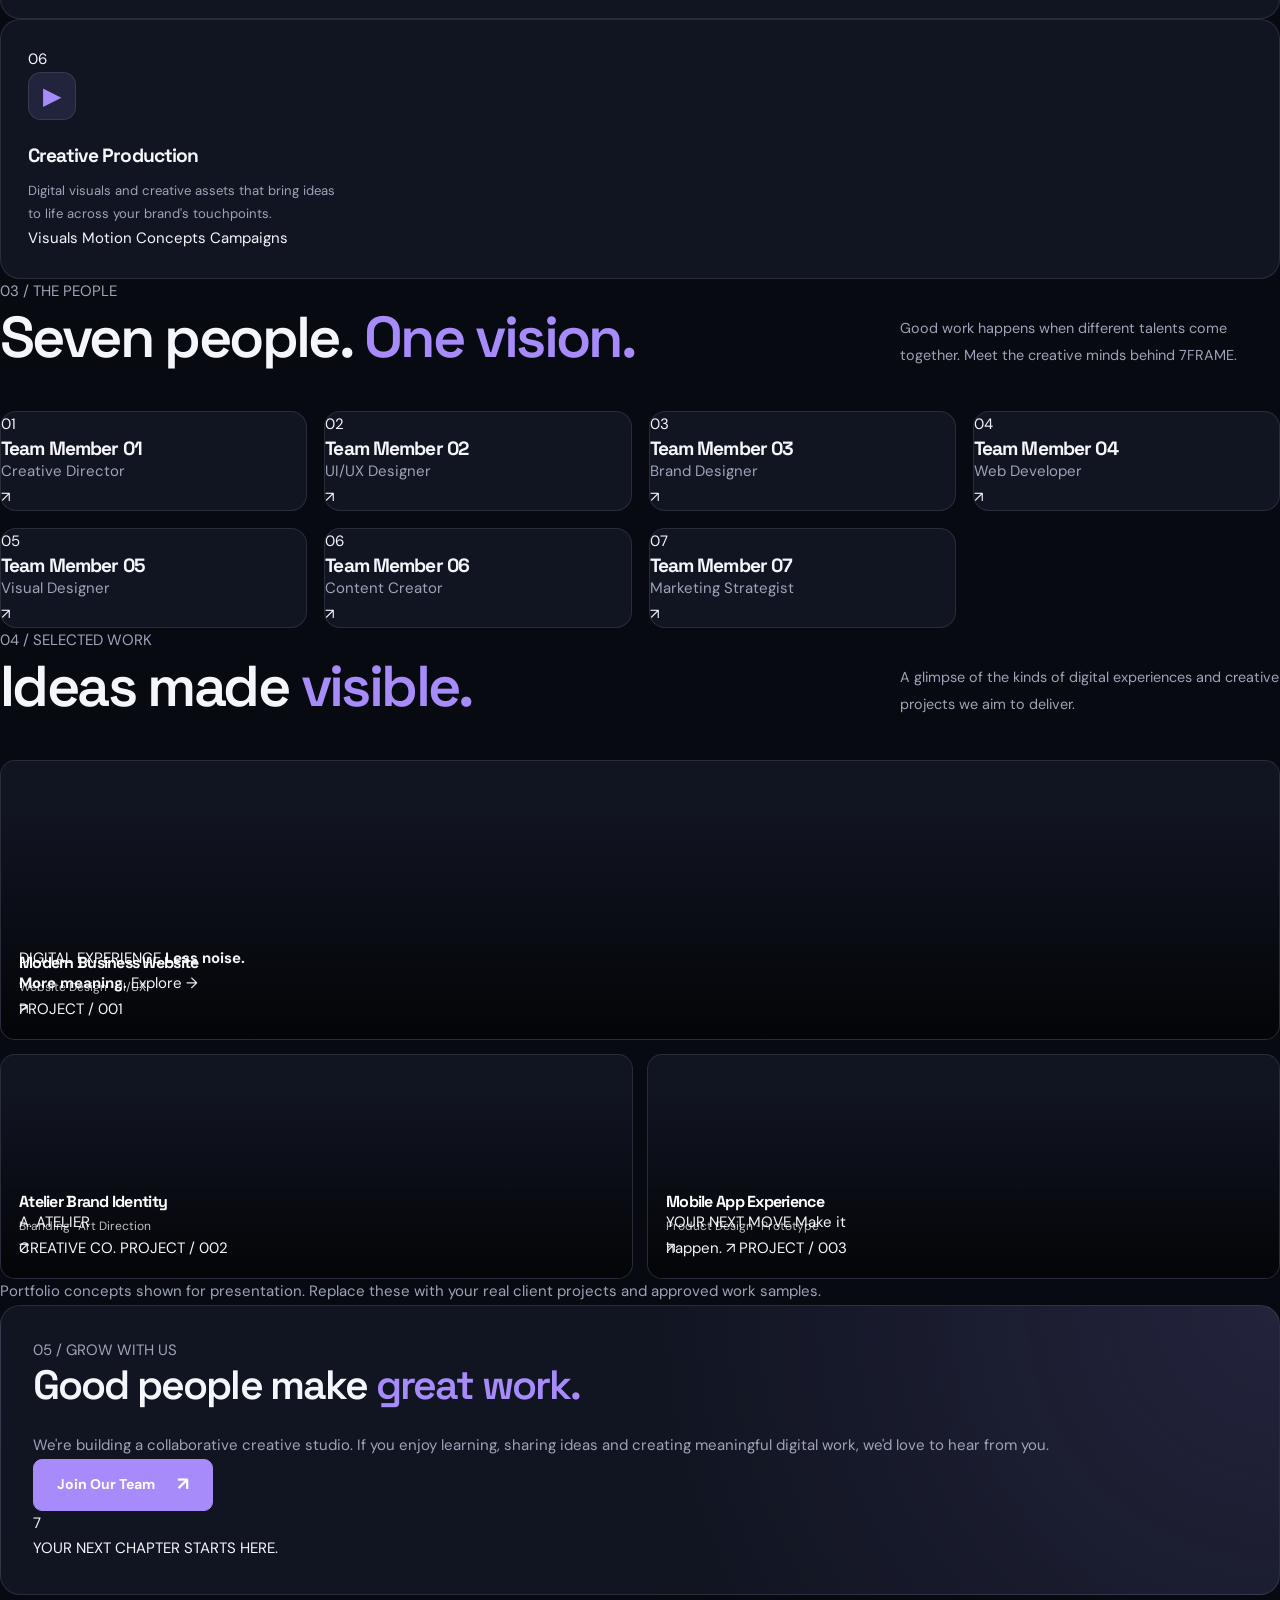
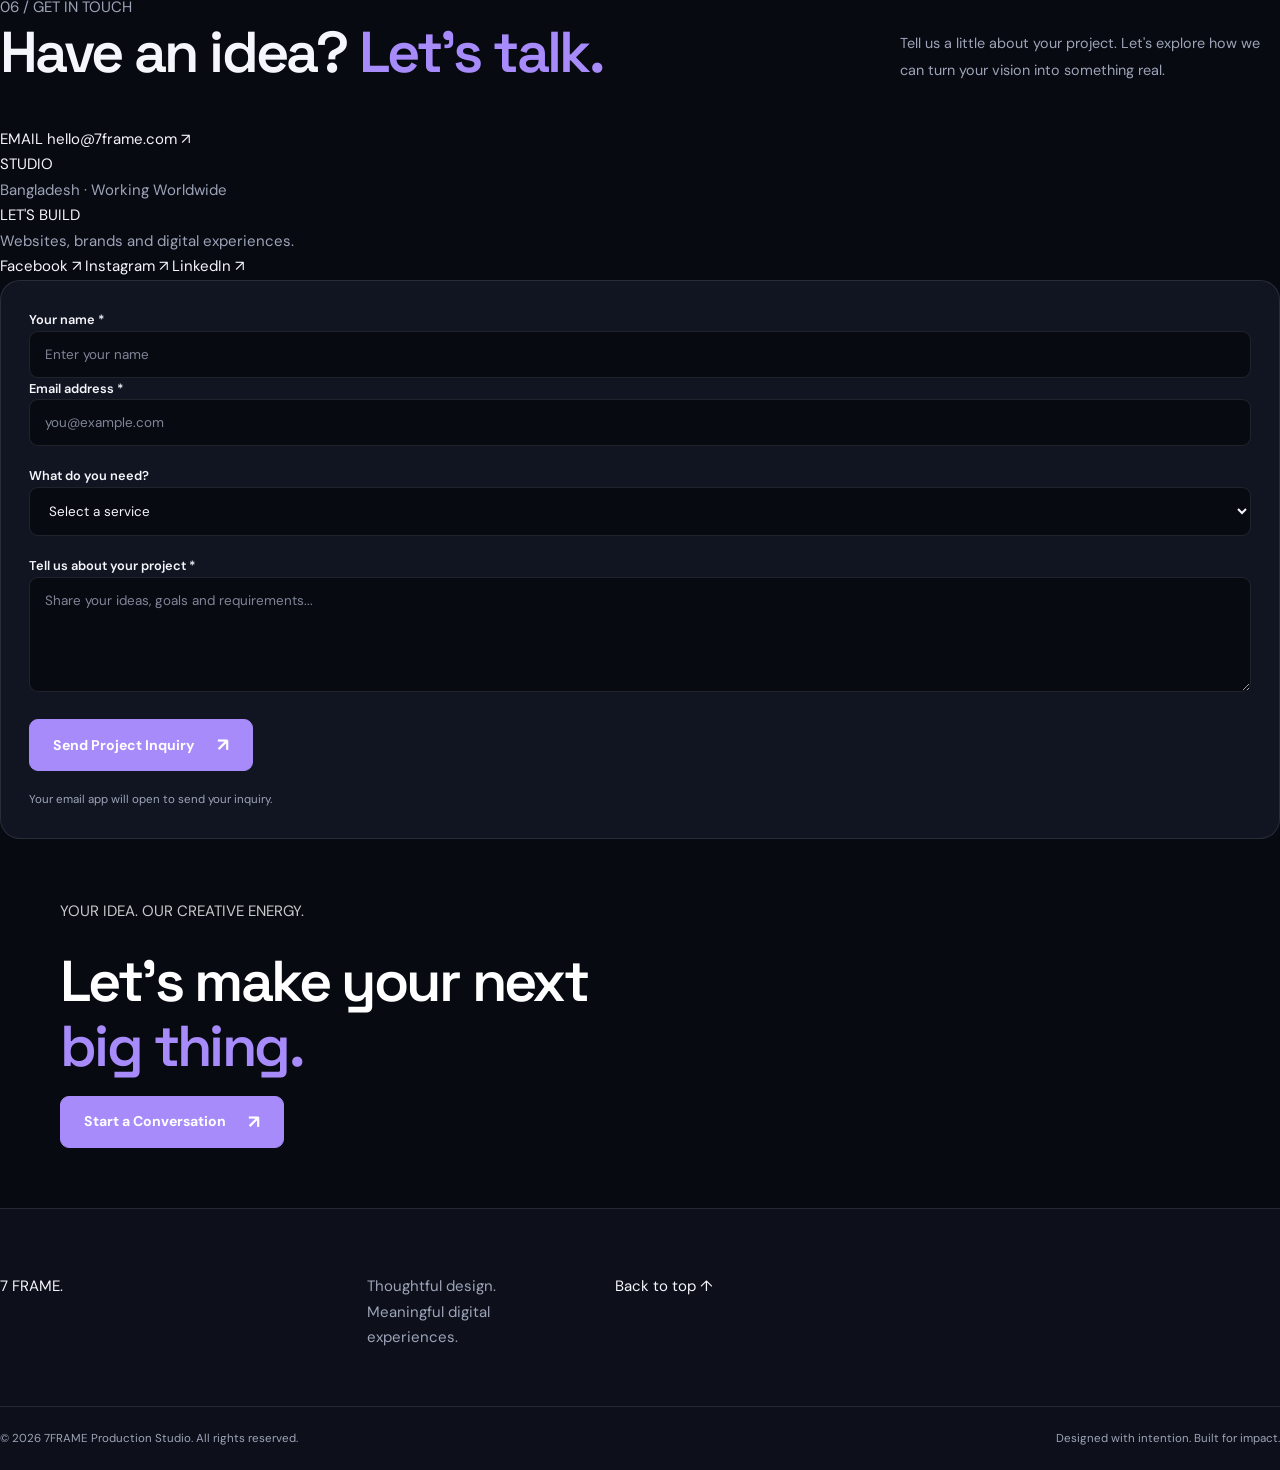
==== commit 26cce7d7: "Update index.html" ====
--- a/index.html
+++ b/index.html
@@ -4,534 +4,730 @@
 <head>
   <meta charset="UTF-8">
   <meta name="viewport" content="width=device-width, initial-scale=1.0">
-  <meta name="theme-color" content="#070912">
-  <meta name="description" content="7FRAME Production Studio — Create. Collaborate. Grow.">
-  <title>7FRAME | Production Studio</title>
+
+  <title>7FRAME Production Studio | Creative Digital Experiences</title>
+
+  <meta
+    name="description"
+    content="7FRAME Production Studio creates premium websites, brand identities, UI/UX designs and digital experiences for ambitious brands."
+  >
+
+  <meta name="theme-color" content="#101010">
+  <link rel="stylesheet" href="style.css">
 
   <link rel="preconnect" href="https://fonts.googleapis.com">
   <link rel="preconnect" href="https://fonts.gstatic.com" crossorigin>
-  <link href="https://fonts.googleapis.com/css2?family=DM+Sans:wght@400;500;600;700&family=Space+Grotesk:wght@400;500;600;700&display=swap" rel="stylesheet">
-
-  <link rel="stylesheet" href="style.css">
+  <link
+    href="https://fonts.googleapis.com/css2?family=DM+Sans:wght@400;500;600;700&family=Space+Grotesk:wght@400;500;600;700&display=swap"
+    rel="stylesheet"
+  >
+
   <script src="app.js" defer></script>
 </head>
 
 <body>
 
   <!-- HEADER -->
-  <header class="site-header" id="top">
-    <a class="brand" href="#top" aria-label="7FRAME home">
-      <span class="brand-mark">✳</span>
-      <span class="brand-copy">
-        <strong>7FRAME</strong>
-        <small>PRODUCTION STUDIO</small>
-      </span>
-    </a>
-
-    <button class="menu-toggle" id="menuToggle"
-      aria-label="Open navigation" aria-expanded="false">
-      <span></span><span></span>
-    </button>
-
-    <nav class="main-nav" id="mainNav" aria-label="Main navigation">
-      <a class="active" href="#top">Home</a>
-      <a href="#about">About</a>
-      <a href="#services">Services</a>
-      <a href="#team">Team</a>
-      <a href="#portfolio">Portfolio</a>
-      <a href="#join">Join Us</a>
-      <a href="#contact">Contact</a>
-    </nav>
-
-    <div class="header-actions">
-      <button class="theme-toggle" id="themeToggle"
-        type="button" aria-label="Switch to light theme">
-        <span class="theme-icon">☼</span>
-        <span class="theme-label">Theme</span>
-        <span class="theme-state">Dark</span>
-      </button>
-
-      <a class="button button-small" href="#contact">
-        Get in Touch <span>↗</span>
+  <header class="site-header">
+    <div class="container header-inner">
+
+      <a href="#top" class="logo" aria-label="7FRAME home">
+        <span class="logo-mark">7</span>
+        <span class="logo-text">FRAME<span class="logo-dot">.</span></span>
       </a>
-    </div>
-  </header>
-
-  <main>
-
-    <!-- HERO -->
-    <section class="hero section-wrap">
-      <div class="hero-copy">
-        <p class="eyebrow">
-          <span class="eyebrow-dot"></span>
-          INDEPENDENT CREATIVE PRODUCTION STUDIO
-        </p>
-
-        <h1>
-          We Create<br>
-          <span>Visual</span> Stories
-        </h1>
-
-        <p class="hero-description">
-          7FRAME Production Studio is a creative team of seven
-          passionate filmmakers, creators and dreamers.
-          We turn ideas into powerful visual stories for brands,
-          businesses and audiences.
-        </p>
-
-        <div class="hero-buttons">
-          <a class="button" href="#portfolio">
-            Explore Our Work <span>→</span>
-          </a>
-
-          <a class="button button-outline" href="#about">
-            <span class="play-icon">▶</span>
-            Discover Our Studio
-          </a>
-        </div>
-
-        <div class="hero-note">
-          <span class="note-line"></span>
-          <span>GOOD STORIES<br>NEVER END.</span>
-        </div>
-      </div>
-
-      <div class="hero-visual">
-        <img
-          src="https://images.unsplash.com/photo-1492619375914-88005aa9e8fb?auto=format&fit=crop&w=1400&q=85"
-          alt="Cinema camera on a production set">
-
-        <div class="hero-image-shade"></div>
-
-        <div class="floating-label">
-          <span class="live-dot"></span>
-          CREATING STORIES <b>24/7</b>
-        </div>
-
-        <div class="frame-corner corner-tl"></div>
-        <div class="frame-corner corner-br"></div>
-      </div>
-
-      <div class="hero-stats">
-        <div class="stat">
-          <span class="stat-icon">♙</span>
-          <div>
-            <strong>Professional Team</strong>
-            <small>7 Creative Minds</small>
-          </div>
-        </div>
-
-        <div class="stat">
-          <span class="stat-icon">▷</span>
-          <div>
-            <strong>High Quality Output</strong>
-            <small>4K | Cinematic Look</small>
-          </div>
-        </div>
-
-        <div class="stat">
-          <span class="stat-icon">✳</span>
-          <div>
-            <strong>Creative Solutions</strong>
-            <small>Brand | Business | Social</small>
-          </div>
-        </div>
-
-        <div class="stat">
-          <span class="stat-icon">◷</span>
-          <div>
-            <strong>On-Time Delivery</strong>
-            <small>Your Time Matters</small>
-          </div>
-        </div>
-      </div>
-    </section>
-
-    <!-- ABOUT -->
-    <section class="intro-grid section-wrap" id="about">
-      <div class="intro-copy">
-        <p class="eyebrow">WHO WE ARE</p>
-
-        <h2>
-          Independent minds.<br>
-          <span>One vision.</span>
-        </h2>
-
-        <p>
-          We bring ideas to life through thoughtful storytelling,
-          striking visuals and collaborative creativity.
-          From the first concept to the final cut, we make every
-          frame count.
-        </p>
-
-        <a class="text-link" href="#contact">
-          Let's work together <span>↗</span>
-        </a>
-      </div>
-
-      <div class="intro-card">
-        <div class="intro-card-image">
-          <img
-            src="https://images.unsplash.com/photo-1485846234645-a62644f84728?auto=format&fit=crop&w=900&q=80"
-            alt="Film production equipment">
-        </div>
-
-        <div class="intro-card-text">
-          <p class="eyebrow">OUR APPROACH</p>
-          <h3>Stories with purpose.<br>Frames with feeling.</h3>
-          <p>
-            Strategy meets creativity to deliver work that people
-            remember.
-          </p>
-        </div>
-
-        <div class="card-number">01 <span>/ 07</span></div>
-      </div>
-    </section>
-
-    <!-- SERVICES -->
-    <section class="services section-wrap" id="services">
-      <div class="section-heading">
-        <div>
-          <p class="eyebrow">WHAT WE DO</p>
-          <h2>Our <span>Services</span></h2>
-        </div>
-
-        <p>
-          From concept to final cut — we handle everything
-          so you can focus on your vision.
-        </p>
-      </div>
-
-      <div class="service-grid">
-
-        <article class="service-card">
-          <span class="service-icon">◉</span>
-          <span class="service-index">01</span>
-          <h3>Video Production</h3>
-          <p>Commercials, advertisements, corporate films and social videos.</p>
-          <a href="#contact" aria-label="Ask about video production">↗</a>
-        </article>
-
-        <article class="service-card">
-          <span class="service-icon">▣</span>
-          <span class="service-index">02</span>
-          <h3>Photography</h3>
-          <p>Product, lifestyle, event and portrait photography.</p>
-          <a href="#contact" aria-label="Ask about photography">↗</a>
-        </article>
-
-        <article class="service-card">
-          <span class="service-icon">▷</span>
-          <span class="service-index">03</span>
-          <h3>Editing & Post Production</h3>
-          <p>Color grading, VFX, motion graphics and polished final cuts.</p>
-          <a href="#contact" aria-label="Ask about editing">↗</a>
-        </article>
-
-        <article class="service-card">
-          <span class="service-icon">▤</span>
-          <span class="service-index">04</span>
-          <h3>YouTube & Social Media</h3>
-          <p>Content strategy, thumbnails, reels and channel content.</p>
-          <a href="#contact" aria-label="Ask about social media">↗</a>
-        </article>
-
-        <article class="service-card">
-          <span class="service-icon">✧</span>
-          <span class="service-index">05</span>
-          <h3>Makeup & Styling</h3>
-          <p>On-camera makeup, hair, wardrobe and creative styling.</p>
-          <a href="#contact" aria-label="Ask about styling">↗</a>
-        </article>
-
-        <article class="service-card">
-          <span class="service-icon">⌘</span>
-          <span class="service-index">06</span>
-          <h3>AI & Digital Solutions</h3>
-          <p>AI tools, automation and modern creative workflows.</p>
-          <a href="#contact" aria-label="Ask about digital solutions">↗</a>
-        </article>
-
-      </div>
-    </section>
-
-    <!-- SEVEN-MEMBER TEAM -->
-    <section class="team section-wrap" id="team">
-      <div class="section-heading">
-        <div>
-          <p class="eyebrow">MEET OUR TEAM</p>
-          <h2>7 Members. <span>1 Vision.</span></h2>
-        </div>
-
-        <p>
-          Different roles. Same passion. We work together
-          to bring the best out of every project.
-        </p>
-      </div>
-
-      <div class="team-grid">
-
-        <article class="team-card">
-          <img src="https://images.unsplash.com/photo-1500648767791-00dcc994a43e?auto=format&fit=crop&w=600&q=80" alt="Creative director portrait">
-          <div class="team-meta">
-            <h3>Creative Director</h3>
-            <p>Vision & Leadership</p>
-          </div>
-          <span class="team-count">01</span>
-        </article>
-
-        <article class="team-card">
-          <img src="https://images.unsplash.com/photo-1506794778202-cad84cf45f1d?auto=format&fit=crop&w=600&q=80" alt="Cinematographer portrait">
-          <div class="team-meta">
-            <h3>Cinematographer</h3>
-            <p>Camera & Lighting</p>
-          </div>
-          <span class="team-count">02</span>
-        </article>
-
-        <article class="team-card">
-          <img src="https://images.unsplash.com/photo-1507003211169-0a1dd7228f2d?auto=format&fit=crop&w=600&q=80" alt="Actor portrait">
-          <div class="team-meta">
-            <h3>Actor / Presenter</h3>
-            <p>On-screen Performance</p>
-          </div>
-          <span class="team-count">03</span>
-        </article>
-
-        <article class="team-card">
-          <img src="https://images.unsplash.com/photo-1534528741775-53994a69daeb?auto=format&fit=crop&w=600&q=80" alt="Actress portrait">
-          <div class="team-meta">
-            <h3>Actress / Presenter</h3>
-            <p>On-screen Performance</p>
-          </div>
-          <span class="team-count">04</span>
-        </article>
-
-        <article class="team-card">
-          <img src="https://images.unsplash.com/photo-1488426862026-3ee34a7d66df?auto=format&fit=crop&w=600&q=80" alt="Makeup artist portrait">
-          <div class="team-meta">
-            <h3>Makeup Artist</h3>
-            <p>Look & Style</p>
-          </div>
-          <span class="team-count">05</span>
-        </article>
-
-        <article class="team-card">
-          <img src="https://images.unsplash.com/photo-1531384441138-2736e62e0919?auto=format&fit=crop&w=600&q=80" alt="Video editor portrait">
-          <div class="team-meta">
-            <h3>Video Editor</h3>
-            <p>Post Production</p>
-          </div>
-          <span class="team-count">06</span>
-        </article>
-
-        <article class="team-card">
-          <img src="https://images.unsplash.com/photo-1507591064344-4c6ce005b128?auto=format&fit=crop&w=600&q=80" alt="Content creator portrait">
-          <div class="team-meta">
-            <h3>Content Creator</h3>
-            <p>Script & Planning</p>
-          </div>
-          <span class="team-count">07</span>
-        </article>
-
-      </div>
-    </section>
-
-    <!-- RECRUITMENT + PORTFOLIO -->
-    <section class="work-join section-wrap">
-
-      <div class="join-panel" id="join">
-        <p class="eyebrow">JOIN OUR TEAM</p>
-
-        <h2>
-          We're Looking for<br>
-          <span>Talented Creators</span>
-        </h2>
-
-        <p>
-          We're building a creative team of seven passionate people.
-          If you love visual storytelling and collaboration, join
-          us and help shape the future of 7FRAME.
-        </p>
-
-        <ul class="benefits">
-          <li>✓ Collaborative creative environment</li>
-          <li>✓ Real project experience</li>
-          <li>✓ Learn, create and grow together</li>
-          <li>✓ Opportunity to shape a new studio</li>
-        </ul>
-
-        <a class="button" href="#contact">
-          Apply to Join <span>→</span>
-        </a>
-      </div>
-
-      <div class="portfolio-panel" id="portfolio">
-        <div class="section-heading compact">
-          <div>
-            <p class="eyebrow">OUR WORK</p>
-            <h2>Featured <span>Projects</span></h2>
-          </div>
-
-          <a class="text-link" href="#contact">Start a project ↗</a>
-        </div>
-
-        <div class="portfolio-grid">
-
-          <a class="project-card" href="#contact">
-            <img src="https://images.unsplash.com/photo-1478720568477-152d9b164e26?auto=format&fit=crop&w=700&q=80" alt="Cinematic brand commercial">
-            <span class="project-play">↗</span>
-            <div>
-              <h3>Brand Commercial</h3>
-              <p>Brand Film</p>
-            </div>
-          </a>
-
-          <a class="project-card" href="#contact">
-            <img src="https://images.unsplash.com/photo-1516035069371-29a1b244cc32?auto=format&fit=crop&w=700&q=80" alt="Camera for a short film">
-            <span class="project-play">↗</span>
-            <div>
-              <h3>Short Film</h3>
-              <p>Storytelling</p>
-            </div>
-          </a>
-
-          <a class="project-card" href="#contact">
-            <img src="https://images.unsplash.com/photo-1492619375914-88005aa9e8fb?auto=format&fit=crop&w=700&q=80" alt="Behind the scenes on a production set">
-            <span class="project-play">↗</span>
-            <div>
-              <h3>Behind the Scenes</h3>
-              <p>Studio Vlog</p>
-            </div>
-          </a>
-
-        </div>
-      </div>
-    </section>
-
-    <!-- CTA BANNER -->
-    <section class="closing-banner section-wrap">
-      <div class="closing-image"></div>
-
-      <div class="closing-content">
-        <p class="eyebrow">YOUR STORY STARTS HERE</p>
-        <h2>Let's Create<br><span>Something Amazing.</span></h2>
-        <p>Your story. Our passion. Together.</p>
-        <a class="button" href="#contact">Get in Touch <span>→</span></a>
-      </div>
-
-      <div class="closing-stamp">
-        <span class="brand-mark">✳</span>
-        <strong>7FRAME</strong>
-        <small>CREATE · COLLABORATE · GROW</small>
-      </div>
-    </section>
-
-    <!-- CONTACT -->
-    <section class="contact section-wrap" id="contact">
-      <div>
-        <p class="eyebrow">HAVE A PROJECT IN MIND?</p>
-        <h2>Let's talk about<br><span>your next story.</span></h2>
-        <p>Tell us what you're imagining. We'll help you bring it to life.</p>
-      </div>
-
-      <form class="contact-form" id="contactForm">
-        <label>
-          Your name
-          <input name="name" type="text" placeholder="Enter your name" required>
-        </label>
-
-        <label>
-          Email address
-          <input name="email" type="email" placeholder="you@example.com" required>
-        </label>
-
-        <label>
-          What do you need?
-          <select name="service" required>
-            <option value="">Choose a service</option>
-            <option>Video Production</option>
-            <option>Photography</option>
-            <option>Editing & Post Production</option>
-            <option>Social Media Content</option>
-            <option>Join the Team</option>
-            <option>Other</option>
-          </select>
-        </label>
-
-        <label>
-          Tell us a little about it
-          <textarea name="message" rows="3" placeholder="Your project or skill set..." required></textarea>
-        </label>
-
-        <button class="button" type="submit">
-          Prepare Email <span>↗</span>
-        </button>
-
-        <p class="form-note" id="formNote">
-          Demo form: opens your email app; no backend is connected.
-        </p>
-      </form>
-    </section>
-
-  </main>
-
-  <!-- FOOTER -->
-  <footer class="site-footer">
-    <div class="footer-main section-wrap">
-
-      <div class="footer-brand">
-        <a class="brand" href="#top">
-          <span class="brand-mark">✳</span>
-          <span class="brand-copy">
-            <strong>7FRAME</strong>
-            <small>PRODUCTION STUDIO</small>
-          </span>
-        </a>
-        <p>Independent minds.<br>One vision.</p>
-      </div>
-
-      <div class="footer-column">
-        <h3>Explore</h3>
+
+      <nav class="main-nav" id="mainNav" aria-label="Main navigation">
+        <a href="#top" class="active">Home</a>
         <a href="#about">About</a>
         <a href="#services">Services</a>
         <a href="#team">Our Team</a>
         <a href="#portfolio">Portfolio</a>
-      </div>
-
-      <div class="footer-column">
-        <h3>Get in Touch</h3>
-        <a href="#contact">Start a Project</a>
-        <a href="#join">Join Our Team</a>
-        <a href="mailto:hello@7frame.com">hello@7frame.com</a>
-        <span>Bangladesh</span>
-      </div>
-
-      <div class="footer-news">
-        <h3>Stay in the frame.</h3>
-        <p>Creative updates and studio news.</p>
-
-        <form id="newsletterForm">
-          <label class="sr-only" for="newsletterEmail">Email address</label>
-          <input id="newsletterEmail" type="email"
-            placeholder="Your email address" required>
-          <button type="submit" aria-label="Subscribe">→</button>
-        </form>
-
-        <p class="form-note" id="newsletterNote">
-          Demo form — no mailing list connected.
+        <a href="#contact">Contact</a>
+      </nav>
+
+      <div class="header-actions">
+        <button
+          class="theme-toggle"
+          id="themeToggle"
+          type="button"
+          aria-label="Switch to light mode"
+          aria-pressed="false"
+        >
+          <span class="theme-icon" aria-hidden="true">☀</span>
+          <span class="theme-label">Light mode</span>
+          <span class="theme-state">OFF</span>
+        </button>
+
+        <a href="#contact" class="button button-small header-cta">
+          Let's Talk <span aria-hidden="true">↗</span>
+        </a>
+
+        <button
+          class="menu-toggle"
+          id="menuToggle"
+          type="button"
+          aria-label="Open navigation menu"
+          aria-controls="mainNav"
+          aria-expanded="false"
+        >
+          <span></span>
+          <span></span>
+        </button>
+      </div>
+
+    </div>
+  </header>
+
+  <main id="top">
+
+    <!-- HERO -->
+    <section class="hero section-padding">
+      <div class="container">
+
+        <div class="hero-grid">
+          <div class="hero-content">
+            <div class="eyebrow">
+              <span class="status-dot"></span>
+              INDEPENDENT CREATIVE STUDIO
+            </div>
+
+            <h1>
+              We build digital
+              <span class="text-accent">experiences</span>
+              that move brands forward.
+            </h1>
+
+            <p class="hero-description">
+              Strategy, design and development for brands that want to
+              stand out, connect with people and grow with confidence.
+            </p>
+
+            <div class="hero-actions">
+              <a href="#portfolio" class="button">
+                Explore Our Work <span aria-hidden="true">↗</span>
+              </a>
+
+              <a href="#services" class="button button-outline">
+                Discover Services
+              </a>
+            </div>
+
+            <div class="hero-social-proof">
+              <div class="avatar-stack" aria-hidden="true">
+                <span>7</span>
+                <span>F</span>
+                <span>R</span>
+              </div>
+
+              <p>
+                <strong>One creative team.</strong>
+                <br>
+                Multiple perspectives. One vision.
+              </p>
+            </div>
+          </div>
+
+          <div class="hero-visual">
+            <div class="hero-visual-top">
+              <span>CREATIVE DIRECTION / 001</span>
+              <span>EST. 2026</span>
+            </div>
+
+            <div class="hero-art">
+              <div class="art-circle art-circle-one"></div>
+              <div class="art-circle art-circle-two"></div>
+              <div class="art-line art-line-one"></div>
+              <div class="art-line art-line-two"></div>
+
+              <div class="art-center">
+                <span class="art-seven">7</span>
+                <span class="art-frame">FRAME</span>
+                <span class="art-caption">IDEAS INTO IMPACT.</span>
+              </div>
+
+              <span class="art-coordinate art-coordinate-one">23°N</span>
+              <span class="art-coordinate art-coordinate-two">90°E</span>
+              <span class="art-index">001 — 007</span>
+            </div>
+
+            <div class="hero-visual-bottom">
+              <span>DESIGN WITH PURPOSE</span>
+              <span>BUILT TO INSPIRE ↗</span>
+            </div>
+          </div>
+        </div>
+
+        <div class="hero-bottom-line">
+          <span>DESIGN</span>
+          <span class="line"></span>
+          <span>DEVELOPMENT</span>
+          <span class="line"></span>
+          <span>CREATIVE PRODUCTION</span>
+          <span class="scroll-indicator">SCROLL TO EXPLORE ↓</span>
+        </div>
+
+      </div>
+    </section>
+
+    <!-- ABOUT -->
+    <section class="about-section section-padding" id="about">
+      <div class="container">
+
+        <div class="section-heading">
+          <div>
+            <p class="section-label">01 / WHO WE ARE</p>
+            <h2>
+              Creativity meets
+              <span class="text-accent">clarity.</span>
+            </h2>
+          </div>
+
+          <p class="section-intro">
+            We combine thoughtful strategy, meaningful design and
+            reliable development to create work that makes a difference.
+          </p>
+        </div>
+
+        <div class="about-grid">
+          <div class="about-copy">
+            <p class="large-copy">
+              We believe great digital experiences should look exceptional,
+              feel effortless and deliver real value.
+            </p>
+
+            <p>
+              7FRAME Production Studio is a collaborative creative team
+              focused on helping businesses build a stronger digital
+              presence through design, technology and visual storytelling.
+            </p>
+
+            <a href="#contact" class="text-link">
+              Let's create something meaningful <span>↗</span>
+            </a>
+          </div>
+
+          <div class="about-card">
+            <span class="about-card-number">07</span>
+            <span class="about-card-label">MINDS. ONE STUDIO.</span>
+            <div class="about-card-rule"></div>
+            <p>
+              Different skills, shared ambition and a commitment to
+              delivering thoughtful creative work.
+            </p>
+            <a href="#team" class="text-link">
+              Meet the team <span>↗</span>
+            </a>
+          </div>
+        </div>
+
+      </div>
+    </section>
+
+    <!-- SERVICES -->
+    <section class="services-section section-padding" id="services">
+      <div class="container">
+
+        <div class="section-heading">
+          <div>
+            <p class="section-label">02 / WHAT WE DO</p>
+            <h2>
+              Built around
+              <span class="text-accent">your vision.</span>
+            </h2>
+          </div>
+
+          <p class="section-intro">
+            From the first idea to the final launch, we bring the
+            right creative and technical skills to your project.
+          </p>
+        </div>
+
+        <div class="services-grid">
+
+          <article class="service-card">
+            <span class="service-number">01</span>
+            <div class="service-icon" aria-hidden="true">✳</div>
+            <h3>UI/UX Design</h3>
+            <p>
+              User-focused interfaces and intuitive experiences designed
+              around real needs and business goals.
+            </p>
+            <div class="service-tags">
+              <span>Research</span>
+              <span>Wireframes</span>
+              <span>Prototypes</span>
+            </div>
+          </article>
+
+          <article class="service-card">
+            <span class="service-number">02</span>
+            <div class="service-icon" aria-hidden="true">⌘</div>
+            <h3>Website Design</h3>
+            <p>
+              Modern, responsive website designs that communicate your
+              brand clearly and make a lasting impression.
+            </p>
+            <div class="service-tags">
+              <span>Landing Pages</span>
+              <span>Business</span>
+              <span>E-commerce</span>
+            </div>
+          </article>
+
+          <article class="service-card">
+            <span class="service-number">03</span>
+            <div class="service-icon" aria-hidden="true">◈</div>
+            <h3>Web Development</h3>
+            <p>
+              Responsive, accessible and performance-conscious websites
+              built to work across modern devices.
+            </p>
+            <div class="service-tags">
+              <span>Frontend</span>
+              <span>Responsive</span>
+              <span>Integration</span>
+            </div>
+          </article>
+
+          <article class="service-card">
+            <span class="service-number">04</span>
+            <div class="service-icon" aria-hidden="true">◎</div>
+            <h3>Brand Identity</h3>
+            <p>
+              Distinctive visual identities that help your business
+              express its personality and stand apart.
+            </p>
+            <div class="service-tags">
+              <span>Logo</span>
+              <span>Typography</span>
+              <span>Guidelines</span>
+            </div>
+          </article>
+
+          <article class="service-card">
+            <span class="service-number">05</span>
+            <div class="service-icon" aria-hidden="true">▧</div>
+            <h3>Social Media Design</h3>
+            <p>
+              Consistent campaign graphics and social content that
+              make your message easier to recognize.
+            </p>
+            <div class="service-tags">
+              <span>Campaigns</span>
+              <span>Content</span>
+              <span>Ads</span>
+            </div>
+          </article>
+
+          <article class="service-card">
+            <span class="service-number">06</span>
+            <div class="service-icon" aria-hidden="true">▶</div>
+            <h3>Creative Production</h3>
+            <p>
+              Digital visuals and creative assets that bring ideas
+              to life across your brand's touchpoints.
+            </p>
+            <div class="service-tags">
+              <span>Visuals</span>
+              <span>Motion Concepts</span>
+              <span>Campaigns</span>
+            </div>
+          </article>
+
+        </div>
+      </div>
+    </section>
+
+    <!-- TEAM -->
+    <section class="team-section section-padding" id="team">
+      <div class="container">
+
+        <div class="section-heading">
+          <div>
+            <p class="section-label">03 / THE PEOPLE</p>
+            <h2>
+              Seven people.
+              <span class="text-accent">One vision.</span>
+            </h2>
+          </div>
+
+          <p class="section-intro">
+            Good work happens when different talents come together.
+            Meet the creative minds behind 7FRAME.
+          </p>
+        </div>
+
+        <div class="team-grid">
+
+          <article class="team-card">
+            <div class="team-avatar team-avatar-one">
+              <span>01</span>
+            </div>
+            <div class="team-info">
+              <div>
+                <h3>Team Member 01</h3>
+                <p>Creative Director</p>
+              </div>
+              <span class="team-arrow">↗</span>
+            </div>
+          </article>
+
+          <article class="team-card">
+            <div class="team-avatar team-avatar-two">
+              <span>02</span>
+            </div>
+            <div class="team-info">
+              <div>
+                <h3>Team Member 02</h3>
+                <p>UI/UX Designer</p>
+              </div>
+              <span class="team-arrow">↗</span>
+            </div>
+          </article>
+
+          <article class="team-card">
+            <div class="team-avatar team-avatar-three">
+              <span>03</span>
+            </div>
+            <div class="team-info">
+              <div>
+                <h3>Team Member 03</h3>
+                <p>Brand Designer</p>
+              </div>
+              <span class="team-arrow">↗</span>
+            </div>
+          </article>
+
+          <article class="team-card">
+            <div class="team-avatar team-avatar-four">
+              <span>04</span>
+            </div>
+            <div class="team-info">
+              <div>
+                <h3>Team Member 04</h3>
+                <p>Web Developer</p>
+              </div>
+              <span class="team-arrow">↗</span>
+            </div>
+          </article>
+
+          <article class="team-card">
+            <div class="team-avatar team-avatar-five">
+              <span>05</span>
+            </div>
+            <div class="team-info">
+              <div>
+                <h3>Team Member 05</h3>
+                <p>Visual Designer</p>
+              </div>
+              <span class="team-arrow">↗</span>
+            </div>
+          </article>
+
+          <article class="team-card">
+            <div class="team-avatar team-avatar-six">
+              <span>06</span>
+            </div>
+            <div class="team-info">
+              <div>
+                <h3>Team Member 06</h3>
+                <p>Content Creator</p>
+              </div>
+              <span class="team-arrow">↗</span>
+            </div>
+          </article>
+
+          <article class="team-card">
+            <div class="team-avatar team-avatar-seven">
+              <span>07</span>
+            </div>
+            <div class="team-info">
+              <div>
+                <h3>Team Member 07</h3>
+                <p>Marketing Strategist</p>
+              </div>
+              <span class="team-arrow">↗</span>
+            </div>
+          </article>
+
+        </div>
+      </div>
+    </section>
+
+    <!-- PORTFOLIO -->
+    <section class="portfolio-section section-padding" id="portfolio">
+      <div class="container">
+
+        <div class="section-heading">
+          <div>
+            <p class="section-label">04 / SELECTED WORK</p>
+            <h2>
+              Ideas made
+              <span class="text-accent">visible.</span>
+            </h2>
+          </div>
+
+          <p class="section-intro">
+            A glimpse of the kinds of digital experiences and
+            creative projects we aim to deliver.
+          </p>
+        </div>
+
+        <div class="portfolio-grid">
+
+          <article class="project-card project-large">
+            <div class="project-visual project-visual-one">
+              <div class="project-browser">
+                <div class="browser-dots"><i></i><i></i><i></i></div>
+                <div class="browser-content">
+                  <span class="browser-label">DIGITAL EXPERIENCE</span>
+                  <strong>Less noise.<br>More meaning.</strong>
+                  <span class="browser-button">Explore →</span>
+                </div>
+              </div>
+              <span class="project-visual-index">PROJECT / 001</span>
+            </div>
+            <div class="project-info">
+              <div>
+                <h3>Modern Business Website</h3>
+                <p>Website Design · UI/UX</p>
+              </div>
+              <span class="project-arrow">↗</span>
+            </div>
+          </article>
+
+          <article class="project-card">
+            <div class="project-visual project-visual-two">
+              <span class="brand-symbol">A.</span>
+              <span class="brand-name">ATELIER<br>CREATIVE CO.</span>
+              <span class="project-visual-index">PROJECT / 002</span>
+            </div>
+            <div class="project-info">
+              <div>
+                <h3>Atelier Brand Identity</h3>
+                <p>Branding · Art Direction</p>
+              </div>
+              <span class="project-arrow">↗</span>
+            </div>
+          </article>
+
+          <article class="project-card">
+            <div class="project-visual project-visual-three">
+              <span class="mobile-frame">
+                <span class="mobile-frame-top">YOUR NEXT MOVE</span>
+                <span class="mobile-frame-title">Make it<br>happen.</span>
+                <span class="mobile-frame-circle">↗</span>
+              </span>
+              <span class="project-visual-index">PROJECT / 003</span>
+            </div>
+            <div class="project-info">
+              <div>
+                <h3>Mobile App Experience</h3>
+                <p>Product Design · Prototype</p>
+              </div>
+              <span class="project-arrow">↗</span>
+            </div>
+          </article>
+
+        </div>
+
+        <p class="portfolio-note">
+          Portfolio concepts shown for presentation. Replace these with
+          your real client projects and approved work samples.
         </p>
-      </div>
-
-    </div>
-
-    <div class="footer-bottom section-wrap">
-      <span>© <span id="year"></span> 7FRAME Production Studio.</span>
-      <span>Made with <b>♥</b> for creators.</span>
-      <a href="#top">Back to top ↑</a>
+
+      </div>
+    </section>
+
+    <!-- RECRUITMENT -->
+    <section class="join-section section-padding" id="join">
+      <div class="container">
+        <div class="join-panel">
+
+          <div class="join-content">
+            <p class="section-label">05 / GROW WITH US</p>
+            <h2>
+              Good people make
+              <span class="text-accent">great work.</span>
+            </h2>
+            <p>
+              We're building a collaborative creative studio. If you
+              enjoy learning, sharing ideas and creating meaningful
+              digital work, we'd love to hear from you.
+            </p>
+
+            <a href="#contact" class="button">
+              Join Our Team <span aria-hidden="true">↗</span>
+            </a>
+          </div>
+
+          <div class="join-visual" aria-hidden="true">
+            <div class="join-big-seven">7</div>
+            <span>YOUR NEXT CHAPTER STARTS HERE.</span>
+          </div>
+
+        </div>
+      </div>
+    </section>
+
+    <!-- CONTACT -->
+    <section class="contact-section section-padding" id="contact">
+      <div class="container">
+
+        <div class="section-heading">
+          <div>
+            <p class="section-label">06 / GET IN TOUCH</p>
+            <h2>
+              Have an idea?
+              <span class="text-accent">Let's talk.</span>
+            </h2>
+          </div>
+
+          <p class="section-intro">
+            Tell us a little about your project. Let's explore how
+            we can turn your vision into something real.
+          </p>
+        </div>
+
+        <div class="contact-grid">
+
+          <div class="contact-details">
+            <div class="contact-detail">
+              <span class="contact-detail-label">EMAIL</span>
+              <a href="mailto:hello@7frame.com">hello@7frame.com ↗</a>
+            </div>
+
+            <div class="contact-detail">
+              <span class="contact-detail-label">STUDIO</span>
+              <p>Bangladesh · Working Worldwide</p>
+            </div>
+
+            <div class="contact-detail">
+              <span class="contact-detail-label">LET'S BUILD</span>
+              <p>Websites, brands and digital experiences.</p>
+            </div>
+
+            <div class="contact-socials">
+              <a href="https://www.facebook.com/" target="_blank" rel="noopener noreferrer">Facebook ↗</a>
+              <a href="https://www.instagram.com/" target="_blank" rel="noopener noreferrer">Instagram ↗</a>
+              <a href="https://www.linkedin.com/" target="_blank" rel="noopener noreferrer">LinkedIn ↗</a>
+            </div>
+          </div>
+
+          <form class="contact-form" id="contactForm">
+            <div class="form-row">
+              <div class="form-group">
+                <label for="contactName">Your name *</label>
+                <input
+                  type="text"
+                  id="contactName"
+                  name="name"
+                  placeholder="Enter your name"
+                  autocomplete="name"
+                  required
+                >
+              </div>
+
+              <div class="form-group">
+                <label for="contactEmail">Email address *</label>
+                <input
+                  type="email"
+                  id="contactEmail"
+                  name="email"
+                  placeholder="you@example.com"
+                  autocomplete="email"
+                  required
+                >
+              </div>
+            </div>
+
+            <div class="form-group">
+              <label for="contactService">What do you need?</label>
+              <select id="contactService" name="service">
+                <option value="">Select a service</option>
+                <option value="UI/UX Design">UI/UX Design</option>
+                <option value="Website Design">Website Design</option>
+                <option value="Web Development">Web Development</option>
+                <option value="Brand Identity">Brand Identity</option>
+                <option value="Social Media Design">Social Media Design</option>
+                <option value="Creative Production">Creative Production</option>
+                <option value="Team Recruitment">Team Recruitment</option>
+                <option value="Other">Other</option>
+              </select>
+            </div>
+
+            <div class="form-group">
+              <label for="contactMessage">Tell us about your project *</label>
+              <textarea
+                id="contactMessage"
+                name="message"
+                rows="5"
+                placeholder="Share your ideas, goals and requirements..."
+                required
+              ></textarea>
+            </div>
+
+            <button type="submit" class="button form-submit">
+              Send Project Inquiry <span aria-hidden="true">↗</span>
+            </button>
+
+            <p class="form-note" id="formNote" role="status" aria-live="polite">
+              Your email app will open to send your inquiry.
+            </p>
+          </form>
+
+        </div>
+      </div>
+    </section>
+
+    <!-- CLOSING CTA -->
+    <section class="closing-section">
+      <div class="container closing-content">
+        <p class="section-label">YOUR IDEA. OUR CREATIVE ENERGY.</p>
+        <h2>
+          Let's make your next
+          <span class="text-accent">big thing.</span>
+        </h2>
+        <a href="#contact" class="button button-light">
+          Start a Conversation <span aria-hidden="true">↗</span>
+        </a>
+      </div>
+    </section>
+
+  </main>
+
+  <!-- FOOTER -->
+  <footer class="site-footer">
+    <div class="container">
+
+      <div class="footer-main">
+        <a href="#top" class="logo footer-logo" aria-label="7FRAME home">
+          <span class="logo-mark">7</span>
+          <span class="logo-text">FRAME<span class="logo-dot">.</span></span>
+        </a>
+
+        <p class="footer-message">
+          Thoughtful design. Meaningful digital experiences.
+        </p>
+
+        <a href="#top" class="back-to-top">
+          Back to top ↑
+        </a>
+      </div>
+
+      <div class="footer-bottom">
+        <p>
+          © <span id="year">2026</span> 7FRAME Production Studio.
+          All rights reserved.
+        </p>
+
+        <p>Designed with intention. Built for impact.</p>
+      </div>
+
     </div>
   </footer>
 
+  <!-- Newsletter demo form can be added when a backend is connected. -->
+
 </body>
 </html>
--- a/style.css
+++ b/style.css
@@ -1,12 +1,1941 @@
-:root{--bg:#080b10;--surface:#10151d;--surface2:#171e28;--text:#f4f6fb;--muted:#a1adbd;--accent:#7565ff;--accent2:#b0a7ff;--line:rgba(255,255,255,.12);--header:rgba(8,11,16,.84);--glow:rgba(117,101,255,.23);color-scheme:dark}
-html[data-theme=blue]{--bg:#07111f;--surface:#0d1c2d;--surface2:#13283d;--text:#f2f8ff;--muted:#aac0d6;--accent:#35a5ff;--accent2:#8bd0ff;--line:rgba(139,208,255,.2);--header:rgba(7,17,31,.86);--glow:rgba(53,165,255,.2);color-scheme:dark}
-html[data-theme=light]{--bg:#edf1f6;--surface:#fff;--surface2:#e1e8f0;--text:#17202d;--muted:#5e6a7b;--accent:#5a4bed;--accent2:#4033c8;--line:rgba(23,32,45,.14);--header:rgba(237,241,246,.9);--glow:rgba(90,75,237,.12);color-scheme:light}
-html[data-theme=white]{--bg:#fff;--surface:#f7f8fa;--surface2:#eef1f5;--text:#101318;--muted:#606875;--accent:#353be8;--accent2:#6268ff;--line:rgba(16,19,24,.13);--header:rgba(255,255,255,.9);--glow:rgba(53,59,232,.1);color-scheme:light}
-html[data-theme=green]{--bg:#07140f;--surface:#0d2118;--surface2:#153326;--text:#f0fff6;--muted:#a7c7b4;--accent:#28d28b;--accent2:#8df0bf;--line:rgba(141,240,191,.18);--header:rgba(7,20,15,.87);--glow:rgba(40,210,139,.17);color-scheme:dark}
-html[data-theme=purple]{--bg:#11091a;--surface:#20112c;--surface2:#2c193c;--text:#fff5ff;--muted:#c7b1d4;--accent:#c45cff;--accent2:#e4a3ff;--line:rgba(228,163,255,.2);--header:rgba(17,9,26,.87);--glow:rgba(196,92,255,.2);color-scheme:dark}
-html[data-theme=yellow]{--bg:#171307;--surface:#251e0c;--surface2:#352b10;--text:#fffbea;--muted:#d0c39a;--accent:#ffc928;--accent2:#ffe27b;--line:rgba(255,226,123,.2);--header:rgba(23,19,7,.88);--glow:rgba(255,201,40,.16);color-scheme:dark}
-*{box-sizing:border-box}html{scroll-behavior:smooth;scroll-padding-top:95px}body{margin:0;background:var(--bg);color:var(--text);font:400 14px/1.65 "DM Sans",sans-serif;transition:background .25s,color .25s}a{color:inherit;text-decoration:none}button,select{font:inherit}.page-width{width:min(1180px,88%);margin-inline:auto}.sr-only{position:absolute;width:1px;height:1px;padding:0;margin:-1px;overflow:hidden;clip:rect(0,0,0,0);white-space:nowrap;border:0}.topline{padding:8px 6%;display:flex;align-items:center;gap:9px;background:var(--surface);color:var(--muted);font-size:9px;letter-spacing:.15em;border-bottom:1px solid var(--line)}.topline-right{margin-left:auto;letter-spacing:.08em}.live-dot{width:6px;height:6px;border-radius:50%;display:inline-block;background:var(--accent);box-shadow:0 0 13px var(--accent)}.header{height:82px;padding:0 6%;display:flex;align-items:center;justify-content:space-between;gap:20px;position:sticky;top:0;z-index:30;background:var(--header);backdrop-filter:blur(18px);border-bottom:1px solid var(--line)}.brand{display:flex;align-items:center;gap:10px;flex-shrink:0}.brand-symbol{font:800 34px/.9 "Manrope",sans-serif;letter-spacing:-.12em;color:var(--accent);transform:skew(-8deg);padding-right:4px}.brand-symbol span{font-size:25px;color:var(--text);margin-left:2px}.brand-type strong{display:block;font:800 15px/1.25 "Manrope",sans-serif;letter-spacing:.16em}.brand-type small{display:block;font-size:8px;letter-spacing:.23em;color:var(--muted)}nav{display:flex;gap:24px}nav a{font-size:11px;color:var(--muted);transition:color .2s}nav a:hover,nav a.active{color:var(--text)}nav a.active:after{content:"";display:block;width:18px;height:2px;background:var(--accent);margin-top:8px}.header-tools{display:flex;align-items:center;gap:10px}.header-tools select{border:1px solid var(--line);border-radius:7px;background:var(--surface);color:var(--text);padding:9px;font-size:11px}.menu-button{display:none;background:transparent;border:1px solid var(--line);color:var(--text);padding:8px 11px;border-radius:7px}.button{display:inline-flex;align-items:center;gap:23px;background:var(--accent);color:#fff;padding:13px 17px;border-radius:6px;font-size:11px;font-weight:700;box-shadow:0 8px 28px var(--glow);transition:transform .2s,filter .2s}.button:hover{transform:translateY(-2px);filter:brightness(1.1)}.button span{font-size:17px}.button-sm{padding:10px 12px;gap:12px}.hero{min-height:610px;padding-top:58px;display:grid;grid-template-columns:.9fr 1.1fr;gap:40px;align-items:center}.hero-copy{padding-bottom:25px}.eyebrow,.section-kicker{font-size:9px;letter-spacing:.19em;font-weight:700;color:var(--accent2)}.eyebrow{display:flex;align-items:center;gap:10px;margin-bottom:22px}.eyebrow-line{height:1px;width:30px;background:var(--accent)}h1,h2,h3,p{margin-top:0}.hero h1{font:700 clamp(49px,6.2vw,82px)/.98 "Manrope",sans-serif;letter-spacing:-.07em;margin-bottom:25px}.accent-word{color:var(--accent)}.hero-intro{max-width:435px;color:var(--muted);font-size:14px;line-height:1.8;margin-bottom:25px}.hero-buttons{display:flex;align-items:center;gap:22px;flex-wrap:wrap}.play-link{font-size:11px;font-weight:600}.play-icon{display:inline-grid;place-items:center;width:27px;height:27px;border:1px solid var(--line);border-radius:50%;font-size:8px;margin-right:7px}.hero-proof{display:flex;align-items:center;gap:20px;margin-top:46px;padding-top:20px;border-top:1px solid var(--line);max-width:390px}.hero-proof div{display:flex;flex-direction:column}.hero-proof strong{font:700 26px "Manrope";color:var(--accent2)}.hero-proof span{font-size:9px;color:var(--muted)}.hero-proof i{height:30px;width:1px;background:var(--line)}.hero-art{height:465px;position:relative;overflow:hidden;background:var(--surface2);border-radius:5px}.hero-art>img{width:100%;height:100%;object-fit:cover;filter:saturate(.8)}.hero-shade{position:absolute;inset:0;background:linear-gradient(90deg,rgba(0,0,0,.4),transparent 60%),linear-gradient(0deg,rgba(0,0,0,.65),transparent 45%)}.art-label{position:absolute;left:20px;right:20px;bottom:20px;display:flex;align-items:center;gap:9px;color:#fff;font-size:8px;letter-spacing:.15em}.art-label span:last-child{margin-left:auto}.art-note{position:absolute;top:30px;right:25px;color:#fff;font:italic 22px/1.15 "Manrope";transform:rotate(5deg);text-shadow:0 2px 10px #000}.art-note span{display:block;color:var(--accent2);font-size:30px}.hero-side-label{position:absolute;top:45%;right:9px;writing-mode:vertical-rl;color:#ffffffb0;font-size:8px;letter-spacing:.25em}.hero-footer{grid-column:1/-1;display:flex;align-items:center;gap:15px;padding:18px 0 23px;border-top:1px solid var(--line);font-size:8px;letter-spacing:.16em;color:var(--muted)}.footer-cross{color:var(--accent)}.hero-footer-right{margin-left:auto}.marquee{overflow:hidden;border-block:1px solid var(--line);background:var(--surface)}.marquee-track{display:flex;justify-content:space-around;gap:35px;white-space:nowrap;padding:17px 0;font:700 10px "Manrope";letter-spacing:.16em;color:var(--muted)}.marquee-track b{color:var(--accent);margin-left:17px}.section{padding-top:105px;padding-bottom:105px}.intro-section .section-kicker{margin-bottom:35px}.intro-grid{display:grid;grid-template-columns:1fr 1fr;gap:70px}.intro-grid h2,.section-top h2,.join-copy h2,.contact-inner h2{font:700 clamp(39px,4.7vw,61px)/1.02 "Manrope";letter-spacing:-.065em;margin:0}.intro-copy{padding-top:6px;max-width:510px}.intro-big{font:600 21px/1.45 "Manrope";letter-spacing:-.025em}.muted{color:var(--muted)}.intro-copy .muted,.section-top>.muted,.join-copy>.muted,.contact-right>.muted{font-size:12px;line-height:1.9}.under-link{display:inline-flex;gap:15px;margin-top:17px;padding-bottom:8px;border-bottom:1px solid var(--accent);font-size:11px;font-weight:700}.under-link span{color:var(--accent)}.services-band,.team-band{background:var(--surface);border-block:1px solid var(--line)}.section-top{display:flex;justify-content:space-between;align-items:end;gap:35px;margin-bottom:38px}.section-top .section-kicker{margin-bottom:15px}.section-top>.muted{max-width:330px;margin-bottom:4px}.services-grid{display:grid;grid-template-columns:repeat(3,1fr);gap:12px}.service-card{min-height:208px;padding:22px 22px 19px;border:1px solid var(--line);border-radius:8px;background:var(--bg);transition:transform .25s,border-color .25s,box-shadow .25s}.service-card:hover{transform:translateY(-5px);border-color:var(--accent);box-shadow:0 10px 30px var(--glow)}.service-top{display:flex;align-items:center;justify-content:space-between;margin-bottom:27px}.service-icon{font-size:25px;color:var(--accent)}.service-top>span:last-child{font-size:9px;color:var(--muted)}.service-card h3{font:700 16px "Manrope";margin-bottom:7px}.service-card p{font-size:11px;color:var(--muted);line-height:1.7;max-width:260px;margin-bottom:20px}.service-card>a{font-size:10px;color:var(--accent2);font-weight:700}.work-section .section-top{margin-bottom:30px}.filters{display:flex;gap:8px;flex-wrap:wrap;margin-bottom:22px}.filter{border:1px solid var(--line);border-radius:30px;background:transparent;color:var(--muted);padding:8px 13px;font-size:10px;cursor:pointer;transition:all .2s}.filter.active,.filter:hover{background:var(--accent);border-color:var(--accent);color:white}.filter span{opacity:.7;margin-left:8px}.project-grid{display:grid;grid-template-columns:1.15fr 1fr 1fr;gap:15px}.project-card{min-width:0;transition:opacity .2s,transform .2s}.project-card.hidden{display:none}.project-image{height:250px;display:block;position:relative;overflow:hidden;border-radius:7px;background:var(--surface2)}.project-image:after{content:"";position:absolute;inset:0;background:linear-gradient(0deg,rgba(0,0,0,.35),transparent 60%)}.project-image img{width:100%;height:100%;object-fit:cover;transition:transform .6s}.project-card:hover .project-image img{transform:scale(1.055)}.project-type{position:absolute;top:14px;left:14px;z-index:1;background:#080b10c9;color:#fff;border:1px solid #ffffff25;border-radius:4px;padding:6px 8px;font-size:8px;letter-spacing:.1em}.project-arrow{position:absolute;right:13px;bottom:13px;z-index:1;display:grid;place-items:center;width:34px;height:34px;border:1px solid #ffffffa0;border-radius:50%;color:#fff}.project-info{display:flex;justify-content:space-between;gap:12px;padding:15px 1px}.project-info h3{font:700 14px "Manrope";margin-bottom:5px}.project-info p{font-size:10px;color:var(--muted);margin:0}.project-info>span{font-size:10px;color:var(--accent2)}.disclaimer{font-size:9px;color:var(--muted);margin-top:16px}.team-band .section{padding-top:90px;padding-bottom:95px}.team-grid{display:grid;grid-template-columns:repeat(4,1fr);gap:13px}.team-card{border:1px solid var(--line);border-radius:8px;background:var(--bg);padding:11px;transition:transform .2s,border-color .2s}.team-card:hover{transform:translateY(-4px);border-color:var(--accent)}.team-art{height:130px;border-radius:5px;display:flex;align-items:center;justify-content:center;position:relative;overflow:hidden;color:white;background:radial-gradient(circle at 25% 20%,#6176a6,transparent 45%),linear-gradient(135deg,#172339,#29304b)}.team-art:after{content:"";position:absolute;inset:0;background:linear-gradient(135deg,transparent 25%,#0004)}.team-art>span{position:absolute;top:10px;left:11px;font-size:8px;letter-spacing:.13em;z-index:1}.team-art>b{font:800 37px "Manrope";letter-spacing:-.08em;z-index:1}.team-b{background:radial-gradient(circle at 25% 20%,#398a9c,transparent 45%),linear-gradient(135deg,#132c3a,#205b69)}.team-c{background:radial-gradient(circle at 25% 20%,#c96c60,transparent 45%),linear-gradient(135deg,#3a2029,#703c46)}.team-d{background:radial-gradient(circle at 25% 20%,#648fc5,transparent 45%),linear-gradient(135deg,#1c2b42,#354f7b)}.team-e{background:radial-gradient(circle at 25% 20%,#53a181,transparent 45%),linear-gradient(135deg,#1b2f2b,#2f614d)}.team-f{background:radial-gradient(circle at 25% 20%,#c782cc,transparent 45%),linear-gradient(135deg,#36233d,#77467b)}.team-g{background:radial-gradient(circle at 25% 20%,#c9a257,transparent 45%),linear-gradient(135deg,#3a301b,#77612b)}.team-card>small{display:block;font-size:8px;letter-spacing:.13em;color:var(--accent2);margin:14px 2px 6px}.team-card h3{font:700 14px "Manrope";margin:0 2px 6px}.team-card p{font-size:10px;line-height:1.7;color:var(--muted);margin:0 2px 7px}.join-section{display:grid;grid-template-columns:1fr 1fr;gap:75px;align-items:center;padding-top:105px;padding-bottom:105px}.join-image{height:520px;position:relative}.join-image>img{width:calc(100% - 30px);height:calc(100% - 25px);object-fit:cover;border-radius:8px;filter:saturate(.8)}.join-badge{position:absolute;right:0;bottom:0;width:132px;height:132px;border-radius:50%;display:grid;place-content:center;text-align:center;background:var(--accent);color:#fff;font:800 15px/1.35 "Manrope";transform:rotate(8deg);box-shadow:0 10px 35px var(--glow)}.join-badge span{font-size:11px}.join-copy .section-kicker{margin-bottom:17px}.join-copy>.muted{margin:20px 0;max-width:480px}.principle-list{display:grid;gap:15px;margin:25px 0}.principle-list>div{display:flex;gap:11px;align-items:flex-start}.principle-list>div>span{display:grid;place-items:center;flex-shrink:0;width:20px;height:20px;border-radius:50%;background:var(--glow);color:var(--accent2);font-size:10px}.principle-list p{margin:0;font-size:11px}.principle-list b{display:block;font-size:12px;margin-bottom:3px}.principle-list small{display:block;color:var(--muted);font-size:10px;line-height:1.65}.fine-print{font-size:9px;color:var(--muted);line-height:1.7;margin-top:15px}.contact-section{background:var(--surface);border-block:1px solid var(--line)}.contact-inner{padding-top:75px;padding-bottom:75px;display:grid;grid-template-columns:1fr .8fr;gap:60px;align-items:center}.contact-inner .section-kicker{margin-bottom:18px}.contact-right>.muted{max-width:420px}.contact-link{display:flex;justify-content:space-between;gap:12px;padding:13px 0;border-bottom:1px solid var(--line);font:600 16px "Manrope"}.contact-link span{color:var(--accent)}.text-link{display:inline-block;font-size:10px;font-weight:700;margin-top:12px}.footer{display:flex;align-items:center;justify-content:space-between;gap:20px;flex-wrap:wrap;padding-top:30px;padding-bottom:30px}.footer>p{font-size:10px;color:var(--muted);margin:0}.footer-links{display:flex;gap:17px}.footer-links a,.footer>small{font-size:10px;color:var(--muted)}.footer-links a:hover{color:var(--accent2)}.reveal{opacity:0;transform:translateY(16px);transition:opacity .7s ease,transform .7s ease}.reveal.visible{opacity:1;transform:translateY(0)}
-@media(prefers-reduced-motion:reduce){*,*:before,*:after{scroll-behavior:auto!important;animation:none!important;transition:none!important}.reveal{opacity:1;transform:none}}
-@media(max-width:1000px){nav{gap:13px}.header{gap:12px}.hero{gap:25px}.team-grid{grid-template-columns:repeat(4,1fr)}.join-section{gap:40px}}
-@media(max-width:760px){.topline{font-size:8px}.topline-right{display:none}.header{height:72px;flex-wrap:wrap}.menu-button{display:block;margin-left:auto}.header nav{display:none;position:absolute;top:71px;left:0;right:0;padding:18px 6%;background:var(--surface);border-bottom:1px solid var(--line);flex-direction:column;gap:16px}.header nav.open{display:flex}.header nav a.active:after{display:none}.header-tools .button{display:none}.header-tools select{max-width:84px;padding:8px 5px}.hero{grid-template-columns:1fr;padding-top:35px;gap:25px}.hero-art{height:340px;grid-row:1}.hero-copy{grid-row:2}.hero h1{font-size:clamp(48px,12vw,74px)}.hero-footer{grid-row:3;flex-wrap:wrap;gap:9px;font-size:7px}.hero-footer-right{display:none}.hero-proof{margin-top:30px}.section{padding-top:72px;padding-bottom:72px}.intro-grid{grid-template-columns:1fr;gap:22px}.intro-grid h2,.section-top h2,.join-copy h2,.contact-inner h2{font-size:clamp(38px,9vw,54px)}.section-top{display:block}.section-top>.muted{margin-top:17px}.services-grid{grid-template-columns:repeat(2,1fr)}.service-card{padding:18px;min-height:205px}.project-grid{grid-template-columns:1fr}.project-image{height:260px}.team-grid{grid-template-columns:repeat(2,1fr)}.team-art{height:115px}.join-section{grid-template-columns:1fr;gap:32px;padding-top:75px;padding-bottom:75px}.join-image{height:350px}.contact-inner{grid-template-columns:1fr;gap:25px;padding-top:60px;padding-bottom:60px}.footer{align-items:flex-start;flex-direction:column}.footer-links{order:2}}
-@media(max-width:420px){.services-grid{grid-template-columns:1fr}.hero-art{height:280px}.hero-buttons{gap:15px}.hero-proof{gap:13px}.team-grid{gap:8px}.team-card{padding:8px}.team-art{height:90px}.contact-link{font-size:13px}}
+
+/* =========================================================
+   7FRAME PRODUCTION STUDIO
+   File: style.css
+   Features: Dark/Light theme, responsive layout, animations
+========================================================= */
+
+/* ---------- THEME VARIABLES ---------- */
+
+:root {
+  color-scheme: dark;
+  --bg: #080a12;
+  --bg-soft: #0d101b;
+  --surface: #111522;
+  --surface-hover: #191e2e;
+  --text: #f5f6fb;
+  --muted: #9da4b8;
+  --accent: #a78bfa;
+  --accent-bright: #c4b5fd;
+  --accent-soft: rgba(167, 139, 250, 0.12);
+  --line: rgba(255, 255, 255, 0.10);
+  --header-bg: rgba(8, 10, 18, 0.78);
+  --shadow: 0 20px 60px rgba(0, 0, 0, 0.28);
+  --radius: 20px;
+  --container: 1240px;
+  --transition: 250ms ease;
+}
+
+html[data-theme="light"] {
+  color-scheme: light;
+  --bg: #f5f6fa;
+  --bg-soft: #eceef5;
+  --surface: #ffffff;
+  --surface-hover: #f0edff;
+  --text: #181927;
+  --muted: #656b7c;
+  --accent: #7252db;
+  --accent-bright: #5c3dc5;
+  --accent-soft: rgba(114, 82, 219, 0.10);
+  --line: rgba(25, 25, 45, 0.12);
+  --header-bg: rgba(245, 246, 250, 0.86);
+  --shadow: 0 20px 55px rgba(40, 35, 80, 0.10);
+}
+
+/* ---------- RESET ---------- */
+
+* {
+  margin: 0;
+  padding: 0;
+  box-sizing: border-box;
+}
+
+html {
+  scroll-behavior: smooth;
+  scroll-padding-top: 100px;
+}
+
+body {
+  min-width: 320px;
+  background: var(--bg);
+  color: var(--text);
+  font-family: "DM Sans", sans-serif;
+  font-size: 15px;
+  line-height: 1.7;
+  overflow-x: hidden;
+  transition:
+    background-color var(--transition),
+    color var(--transition);
+}
+
+body,
+button,
+input,
+select,
+textarea {
+  font-family: "DM Sans", sans-serif;
+}
+
+button,
+input,
+select,
+textarea {
+  font-size: inherit;
+}
+
+button,
+a {
+  -webkit-tap-highlight-color: transparent;
+}
+
+button {
+  color: inherit;
+}
+
+a {
+  color: inherit;
+  text-decoration: none;
+}
+
+img {
+  display: block;
+  width: 100%;
+  max-width: 100%;
+}
+
+button,
+a,
+input,
+select,
+textarea {
+  outline-offset: 4px;
+}
+
+button:focus-visible,
+a:focus-visible,
+input:focus-visible,
+select:focus-visible,
+textarea:focus-visible {
+  outline: 2px solid var(--accent);
+}
+
+::selection {
+  background: var(--accent);
+  color: #fff;
+}
+
+.section-wrap {
+  width: min(var(--container), calc(100% - 64px));
+  margin-inline: auto;
+}
+
+section {
+  scroll-margin-top: 100px;
+}
+
+h1,
+h2,
+h3,
+h4,
+.brand-copy strong {
+  font-family: "Space Grotesk", sans-serif;
+  line-height: 1.12;
+  letter-spacing: -0.045em;
+}
+
+h1 {
+  font-size: clamp(3.3rem, 7vw, 6.5rem);
+  font-weight: 700;
+}
+
+h2 {
+  font-size: clamp(2.3rem, 4.5vw, 4.2rem);
+  font-weight: 600;
+}
+
+h3 {
+  font-size: 1.2rem;
+}
+
+p {
+  color: var(--muted);
+}
+
+h1 span,
+h2 span {
+  color: var(--accent);
+}
+
+.eyebrow {
+  display: flex;
+  align-items: center;
+  gap: 10px;
+  color: var(--accent-bright);
+  font-size: 0.72rem;
+  font-weight: 700;
+  letter-spacing: 0.15em;
+  line-height: 1.5;
+}
+
+.eyebrow-dot,
+.live-dot {
+  flex: 0 0 auto;
+  width: 7px;
+  height: 7px;
+  border-radius: 50%;
+  background: var(--accent);
+  box-shadow: 0 0 14px var(--accent);
+}
+
+.sr-only {
+  position: absolute;
+  width: 1px;
+  height: 1px;
+  padding: 0;
+  margin: -1px;
+  overflow: hidden;
+  clip: rect(0, 0, 0, 0);
+  white-space: nowrap;
+  border: 0;
+}
+
+/* ---------- BUTTONS ---------- */
+
+.button {
+  min-height: 52px;
+  display: inline-flex;
+  align-items: center;
+  justify-content: center;
+  gap: 22px;
+  padding: 0 23px;
+  border: 1px solid var(--accent);
+  border-radius: 9px;
+  background: var(--accent);
+  color: #fff;
+  font-size: 0.88rem;
+  font-weight: 700;
+  cursor: pointer;
+  transition:
+    transform var(--transition),
+    background var(--transition),
+    box-shadow var(--transition);
+}
+
+.button span {
+  font-size: 1.15rem;
+  transition: transform var(--transition);
+}
+
+.button:hover {
+  transform: translateY(-3px);
+  box-shadow: 0 10px 30px rgba(114, 82, 219, 0.24);
+}
+
+.button:hover span {
+  transform: translateX(3px);
+}
+
+.button-outline {
+  background: transparent;
+  color: var(--text);
+  border-color: var(--line);
+}
+
+.button-outline:hover {
+  background: var(--accent-soft);
+  border-color: var(--accent);
+  box-shadow: none;
+}
+
+.button-small {
+  min-height: 42px;
+  padding-inline: 17px;
+  gap: 10px;
+  font-size: 0.8rem;
+}
+
+.play-icon {
+  font-size: 0.8rem;
+}
+
+/* ---------- HEADER ---------- */
+
+.site-header {
+  position: sticky;
+  top: 0;
+  z-index: 1000;
+  width: 100%;
+  min-height: 82px;
+  display: flex;
+  align-items: center;
+  justify-content: space-between;
+  gap: 25px;
+  padding: 14px max(32px, calc((100% - var(--container)) / 2));
+  border-bottom: 1px solid var(--line);
+  background: var(--header-bg);
+  backdrop-filter: blur(22px);
+  -webkit-backdrop-filter: blur(22px);
+  transition:
+    background var(--transition),
+    box-shadow var(--transition);
+}
+
+.site-header.scrolled {
+  box-shadow: var(--shadow);
+}
+
+.brand {
+  display: inline-flex;
+  align-items: center;
+  gap: 10px;
+  flex-shrink: 0;
+}
+
+.brand-mark {
+  display: grid;
+  width: 42px;
+  height: 42px;
+  place-items: center;
+  border-radius: 12px;
+  background: var(--accent);
+  color: #fff;
+  font-size: 1.55rem;
+  font-weight: 700;
+}
+
+.brand-copy {
+  display: flex;
+  flex-direction: column;
+  gap: 2px;
+}
+
+.brand-copy strong {
+  font-size: 1.2rem;
+  font-weight: 700;
+  letter-spacing: -0.03em;
+}
+
+.brand-copy small {
+  color: var(--muted);
+  font-size: 0.56rem;
+  letter-spacing: 0.13em;
+}
+
+.main-nav {
+  display: flex;
+  align-items: center;
+  justify-content: center;
+  gap: clamp(14px, 2vw, 27px);
+}
+
+.main-nav a {
+  position: relative;
+  padding: 8px 0;
+  color: var(--muted);
+  font-size: 0.8rem;
+  font-weight: 600;
+  transition: color var(--transition);
+}
+
+.main-nav a::after {
+  position: absolute;
+  right: 0;
+  bottom: 0;
+  left: 0;
+  height: 2px;
+  content: "";
+  background: var(--accent);
+  transform: scaleX(0);
+  transform-origin: left;
+  transition: transform var(--transition);
+}
+
+.main-nav a:hover,
+.main-nav a.active {
+  color: var(--text);
+}
+
+.main-nav a:hover::after,
+.main-nav a.active::after {
+  transform: scaleX(1);
+}
+
+.header-actions {
+  display: flex;
+  align-items: center;
+  gap: 12px;
+  flex-shrink: 0;
+}
+
+.theme-toggle {
+  min-height: 40px;
+  display: inline-flex;
+  align-items: center;
+  justify-content: center;
+  gap: 7px;
+  padding: 0 11px;
+  border: 1px solid var(--line);
+  border-radius: 9px;
+  background: var(--surface);
+  color: var(--text);
+  cursor: pointer;
+  transition:
+    background var(--transition),
+    border-color var(--transition);
+}
+
+.theme-toggle:hover {
+  border-color: var(--accent);
+  background: var(--accent-soft);
+}
+
+.theme-icon {
+  color: var(--accent);
+  font-size: 1.15rem;
+}
+
+.theme-label {
+  font-size: 0.75rem;
+  font-weight: 600;
+}
+
+.theme-state {
+  padding-left: 6px;
+  color: var(--muted);
+  font-size: 0.7rem;
+}
+
+.menu-toggle {
+  display: none;
+  width: 44px;
+  height: 44px;
+  align-items: center;
+  justify-content: center;
+  flex-direction: column;
+  gap: 6px;
+  border: 1px solid var(--line);
+  border-radius: 10px;
+  background: var(--surface);
+  cursor: pointer;
+}
+
+.menu-toggle span {
+  width: 18px;
+  height: 2px;
+  background: var(--text);
+  transition: transform var(--transition);
+}
+
+.menu-toggle[aria-expanded="true"] span:first-child {
+  transform: translateY(4px) rotate(45deg);
+}
+
+.menu-toggle[aria-expanded="true"] span:last-child {
+  transform: translateY(-4px) rotate(-45deg);
+}
+
+/* ---------- HERO ---------- */
+
+.hero {
+  position: relative;
+  display: grid;
+  grid-template-columns: 1.05fr 0.95fr;
+  align-items: center;
+  gap: clamp(35px, 6vw, 80px);
+  padding-top: 95px;
+  padding-bottom: 48px;
+}
+
+.hero-copy {
+  position: relative;
+  z-index: 2;
+  animation: slide-up 800ms both;
+}
+
+.hero-copy .eyebrow {
+  margin-bottom: 28px;
+}
+
+.hero h1 {
+  margin-bottom: 26px;
+}
+
+.hero-description {
+  max-width: 540px;
+  font-size: 1rem;
+  line-height: 1.9;
+}
+
+.hero-buttons {
+  display: flex;
+  align-items: center;
+  flex-wrap: wrap;
+  gap: 13px;
+  margin-top: 30px;
+}
+
+.hero-note {
+  display: flex;
+  align-items: center;
+  gap: 13px;
+  margin-top: 48px;
+  color: var(--muted);
+  font-size: 0.64rem;
+  font-weight: 700;
+  letter-spacing: 0.12em;
+  line-height: 1.8;
+}
+
+.note-line {
+  width: 40px;
+  height: 1px;
+  background: var(--accent);
+}
+
+.hero-visual {
+  position: relative;
+  min-height: 460px;
+  overflow: hidden;
+  border: 1px solid var(--line);
+  border-radius: 24px;
+  background: var(--surface);
+  box-shadow: var(--shadow);
+  animation: fade-in 1000ms both;
+}
+
+.hero-visual > img {
+  position: absolute;
+  inset: 0;
+  width: 100%;
+  height: 100%;
+  object-fit: cover;
+  transition: transform 900ms ease;
+}
+
+.hero-visual:hover > img {
+  transform: scale(1.06);
+}
+
+.hero-image-shade {
+  position: absolute;
+  inset: 0;
+  background:
+    linear-gradient(180deg, transparent 45%, rgba(0, 0, 0, 0.45)),
+    linear-gradient(135deg, rgba(25, 20, 55, 0.12), rgba(0, 0, 0, 0.2));
+  pointer-events: none;
+}
+
+.floating-label {
+  position: absolute;
+  right: 20px;
+  bottom: 24px;
+  left: 20px;
+  display: flex;
+  align-items: center;
+  gap: 10px;
+  padding: 15px 17px;
+  border: 1px solid rgba(255, 255, 255, 0.22);
+  border-radius: 12px;
+  background: rgba(10, 10, 20, 0.55);
+  color: #fff;
+  font-size: 0.7rem;
+  font-weight: 700;
+  letter-spacing: 0.08em;
+  backdrop-filter: blur(14px);
+}
+
+.floating-label b {
+  margin-left: auto;
+  color: #c4b5fd;
+}
+
+.frame-corner {
+  position: absolute;
+  width: 35px;
+  height: 35px;
+  border-color: rgba(255, 255, 255, 0.75);
+  border-style: solid;
+  pointer-events: none;
+}
+
+.corner-tl {
+  top: 17px;
+  left: 17px;
+  border-width: 2px 0 0 2px;
+  border-radius: 5px 0 0;
+}
+
+.corner-br {
+  right: 17px;
+  bottom: 17px;
+  border-width: 0 2px 2px 0;
+  border-radius: 0 0 5px;
+}
+
+.hero-stats {
+  grid-column: 1 / -1;
+  display: grid;
+  grid-template-columns: repeat(4, 1fr);
+  gap: 12px;
+  padding-top: 30px;
+  border-top: 1px solid var(--line);
+}
+
+.stat {
+  display: flex;
+  align-items: center;
+  gap: 13px;
+  padding: 12px;
+}
+
+.stat-icon {
+  display: grid;
+  width: 42px;
+  height: 42px;
+  flex-shrink: 0;
+  place-items: center;
+  border: 1px solid var(--line);
+  border-radius: 12px;
+  background: var(--accent-soft);
+  color: var(--accent);
+  font-size: 1.2rem;
+}
+
+.stat strong,
+.stat small {
+  display: block;
+}
+
+.stat strong {
+  font-size: 0.8rem;
+}
+
+.stat small {
+  margin-top: 3px;
+  color: var(--muted);
+  font-size: 0.68rem;
+}
+
+/* ---------- ABOUT ---------- */
+
+.intro-grid {
+  display: grid;
+  grid-template-columns: 0.9fr 1.1fr;
+  align-items: center;
+  gap: clamp(40px, 8vw, 100px);
+  padding-top: 115px;
+  padding-bottom: 115px;
+}
+
+.intro-copy .eyebrow {
+  margin-bottom: 22px;
+}
+
+.intro-copy h2 {
+  margin-bottom: 25px;
+}
+
+.intro-copy > p:not(.eyebrow) {
+  max-width: 470px;
+  line-height: 1.9;
+}
+
+.text-link {
+  display: inline-flex;
+  align-items: center;
+  gap: 12px;
+  margin-top: 28px;
+  color: var(--accent-bright);
+  font-size: 0.86rem;
+  font-weight: 700;
+}
+
+.text-link span {
+  transition: transform var(--transition);
+}
+
+.text-link:hover span {
+  transform: translate(3px, -3px);
+}
+
+.intro-card {
+  position: relative;
+  display: grid;
+  grid-template-columns: 0.95fr 1.05fr;
+  gap: 23px;
+  padding: 22px;
+  border: 1px solid var(--line);
+  border-radius: var(--radius);
+  background: var(--surface);
+  box-shadow: var(--shadow);
+}
+
+.intro-card-image {
+  min-height: 245px;
+  overflow: hidden;
+  border-radius: 14px;
+}
+
+.intro-card-image img {
+  width: 100%;
+  height: 100%;
+  min-height: 245px;
+  object-fit: cover;
+  transition: transform 700ms ease;
+}
+
+.intro-card:hover .intro-card-image img {
+  transform: scale(1.05);
+}
+
+.intro-card-text {
+  align-self: center;
+  padding-bottom: 15px;
+}
+
+.intro-card-text .eyebrow {
+  margin-bottom: 16px;
+  font-size: 0.65rem;
+}
+
+.intro-card-text h3 {
+  margin-bottom: 15px;
+  font-size: 1.45rem;
+}
+
+.intro-card-text p:not(.eyebrow) {
+  font-size: 0.83rem;
+  line-height: 1.8;
+}
+
+.card-number {
+  position: absolute;
+  right: 22px;
+  bottom: 17px;
+  color: var(--accent);
+  font-family: "Space Grotesk", sans-serif;
+  font-size: 0.85rem;
+  font-weight: 700;
+}
+
+.card-number span {
+  color: var(--muted);
+}
+
+/* ---------- SECTION HEADINGS ---------- */
+
+.services,
+.team {
+  padding-top: 75px;
+  padding-bottom: 100px;
+}
+
+.services {
+  border-top: 1px solid var(--line);
+}
+
+.section-heading {
+  display: flex;
+  align-items: flex-end;
+  justify-content: space-between;
+  gap: 30px;
+  margin-bottom: 42px;
+}
+
+.section-heading .eyebrow {
+  margin-bottom: 18px;
+}
+
+.section-heading > p {
+  max-width: 380px;
+  font-size: 0.9rem;
+  line-height: 1.9;
+}
+
+.section-heading.compact {
+  margin-bottom: 24px;
+}
+
+/* ---------- SERVICES ---------- */
+
+.service-grid {
+  display: grid;
+  grid-template-columns: repeat(3, minmax(0, 1fr));
+  gap: 15px;
+}
+
+.service-card {
+  position: relative;
+  min-height: 245px;
+  padding: 27px;
+  overflow: hidden;
+  border: 1px solid var(--line);
+  border-radius: var(--radius);
+  background: var(--surface);
+  transition:
+    transform var(--transition),
+    border-color var(--transition),
+    background var(--transition);
+}
+
+.service-card::before {
+  position: absolute;
+  top: 0;
+  right: 0;
+  left: 0;
+  height: 2px;
+  content: "";
+  background: var(--accent);
+  transform: scaleX(0);
+  transform-origin: left;
+  transition: transform 400ms ease;
+}
+
+.service-card:hover {
+  transform: translateY(-5px);
+  border-color: var(--accent);
+  background: var(--surface-hover);
+}
+
+.service-card:hover::before {
+  transform: scaleX(1);
+}
+
+.service-icon {
+  display: grid;
+  width: 48px;
+  height: 48px;
+  place-items: center;
+  border: 1px solid var(--line);
+  border-radius: 13px;
+  background: var(--accent-soft);
+  color: var(--accent);
+  font-size: 1.5rem;
+}
+
+.service-index {
+  position: absolute;
+  top: 32px;
+  right: 27px;
+  color: var(--muted);
+  font-size: 0.7rem;
+  letter-spacing: 0.1em;
+}
+
+.service-card h3 {
+  margin-top: 25px;
+  margin-bottom: 12px;
+}
+
+.service-card p {
+  max-width: 320px;
+  padding-right: 10px;
+  font-size: 0.82rem;
+  line-height: 1.8;
+}
+
+.service-card > a {
+  position: absolute;
+  right: 22px;
+  bottom: 20px;
+  color: var(--accent);
+  font-size: 1.25rem;
+  transition: transform var(--transition);
+}
+
+.service-card:hover > a {
+  transform: translate(3px, -3px);
+}
+
+/* ---------- TEAM ---------- */
+
+.team {
+  background: var(--bg-soft);
+}
+
+.team-grid {
+  display: grid;
+  grid-template-columns: repeat(4, minmax(0, 1fr));
+  gap: 17px;
+}
+
+.team-card {
+  position: relative;
+  min-width: 0;
+  overflow: hidden;
+  border: 1px solid var(--line);
+  border-radius: 16px;
+  background: var(--surface);
+  transition:
+    transform var(--transition),
+    border-color var(--transition);
+}
+
+.team-card:hover {
+  transform: translateY(-5px);
+  border-color: var(--accent);
+}
+
+.team-card > img {
+  height: 245px;
+  object-fit: cover;
+  object-position: center 35%;
+  filter: saturate(0.8);
+  transition:
+    transform 650ms ease,
+    filter 650ms ease;
+}
+
+.team-card:hover > img {
+  transform: scale(1.04);
+  filter: saturate(1);
+}
+
+.team-meta {
+  padding: 18px 17px 20px;
+}
+
+.team-meta h3 {
+  margin-bottom: 8px;
+  font-size: 1rem;
+  letter-spacing: -0.02em;
+}
+
+.team-meta p {
+  font-size: 0.75rem;
+}
+
+.team-count {
+  position: absolute;
+  top: 12px;
+  left: 12px;
+  padding: 5px 9px;
+  border: 1px solid rgba(255, 255, 255, 0.22);
+  border-radius: 7px;
+  background: rgba(0, 0, 0, 0.48);
+  color: #fff;
+  font-size: 0.7rem;
+  backdrop-filter: blur(8px);
+}
+
+/* ---------- RECRUITMENT & PORTFOLIO ---------- */
+
+.work-join {
+  display: grid;
+  grid-template-columns: 0.78fr 1.22fr;
+  gap: 45px;
+  padding-top: 110px;
+  padding-bottom: 110px;
+}
+
+.join-panel {
+  align-self: start;
+  padding: 32px;
+  border: 1px solid var(--line);
+  border-radius: var(--radius);
+  background:
+    radial-gradient(
+      circle at top right,
+      var(--accent-soft),
+      transparent 48%
+    ),
+    var(--surface);
+}
+
+.join-panel .eyebrow {
+  margin-bottom: 22px;
+}
+
+.join-panel h2 {
+  margin-bottom: 24px;
+  font-size: clamp(2.1rem, 3.2vw, 3.3rem);
+}
+
+.join-panel > p:not(.eyebrow) {
+  font-size: 0.86rem;
+  line-height: 1.9;
+}
+
+.benefits {
+  display: grid;
+  gap: 13px;
+  margin: 27px 0 30px;
+  list-style: none;
+}
+
+.benefits li {
+  color: var(--muted);
+  font-size: 0.82rem;
+}
+
+.benefits li::first-letter {
+  color: var(--accent);
+}
+
+.portfolio-panel {
+  min-width: 0;
+}
+
+.portfolio-panel .section-heading {
+  align-items: center;
+}
+
+.portfolio-panel .section-heading h2 {
+  font-size: clamp(2rem, 3vw, 3rem);
+}
+
+.portfolio-panel .text-link {
+  flex-shrink: 0;
+  margin-top: 0;
+  font-size: 0.75rem;
+}
+
+.portfolio-grid {
+  display: grid;
+  grid-template-columns: repeat(2, minmax(0, 1fr));
+  gap: 14px;
+}
+
+.project-card {
+  position: relative;
+  min-height: 225px;
+  overflow: hidden;
+  border: 1px solid var(--line);
+  border-radius: 15px;
+  background: var(--surface);
+}
+
+.project-card:first-child {
+  grid-column: 1 / -1;
+  min-height: 280px;
+}
+
+.project-card > img {
+  position: absolute;
+  inset: 0;
+  width: 100%;
+  height: 100%;
+  object-fit: cover;
+  transition:
+    transform 700ms ease,
+    filter 700ms ease;
+}
+
+.project-card::after {
+  position: absolute;
+  inset: 0;
+  content: "";
+  background: linear-gradient(
+    180deg,
+    transparent 15%,
+    rgba(0, 0, 0, 0.78) 100%
+  );
+}
+
+.project-card:hover > img {
+  transform: scale(1.07);
+  filter: saturate(1.15);
+}
+
+.project-card > div {
+  position: absolute;
+  z-index: 2;
+  right: 18px;
+  bottom: 17px;
+  left: 18px;
+}
+
+.project-card h3 {
+  color: #fff;
+  font-size: 1rem;
+}
+
+.project-card p {
+  margin-top: 5px;
+  color: rgba(255, 255, 255, 0.75);
+  font-size: 0.75rem;
+}
+
+.project-play {
+  position: absolute;
+  z-index: 2;
+  top: 15px;
+  right: 15px;
+  display: grid;
+  width: 38px;
+  height: 38px;
+  place-items: center;
+  border: 1px solid rgba(255, 255, 255, 0.35);
+  border-radius: 50%;
+  background: rgba(0, 0, 0, 0.3);
+  color: #fff;
+  transition:
+    background var(--transition),
+    transform var(--transition);
+}
+
+.project-card:hover .project-play {
+  transform: rotate(45deg);
+  background: var(--accent);
+}
+
+/* ---------- CLOSING BANNER ---------- */
+
+.closing-banner {
+  position: relative;
+  min-height: 400px;
+  display: flex;
+  align-items: center;
+  overflow: hidden;
+  border: 1px solid var(--line);
+  border-radius: 24px;
+  background: var(--surface);
+  isolation: isolate;
+}
+
+.closing-image {
+  position: absolute;
+  z-index: -2;
+  inset: 0;
+  background:
+    url("https://images.unsplash.com/photo-1485846234645-a62644f84728?auto=format&fit=crop&w=1800&q=85")
+    center 45% / cover no-repeat;
+  opacity: 0.55;
+  transition: transform 800ms ease;
+}
+
+.closing-banner:hover .closing-image {
+  transform: scale(1.03);
+}
+
+.closing-banner::after {
+  position: absolute;
+  z-index: -1;
+  inset: 0;
+  content: "";
+  background:
+    linear-gradient(90deg, rgba(8, 10, 18, 0.96), rgba(8, 10, 18, 0.35)),
+    linear-gradient(0deg, rgba(8, 10, 18, 0.3), transparent);
+}
+
+.closing-content {
+  max-width: 650px;
+  padding: 60px;
+}
+
+.closing-content .eyebrow {
+  margin-bottom: 22px;
+  color: #c4b5fd;
+}
+
+.closing-content h2 {
+  margin-bottom: 18px;
+  color: #fff;
+}
+
+.closing-content p:not(.eyebrow) {
+  margin-bottom: 25px;
+  color: rgba(255, 255, 255, 0.78);
+}
+
+.closing-stamp {
+  position: absolute;
+  right: 40px;
+  bottom: 35px;
+  display: flex;
+  align-items: center;
+  gap: 9px;
+  color: #fff;
+}
+
+.closing-stamp .brand-mark {
+  width: 35px;
+  height: 35px;
+  font-size: 1.2rem;
+}
+
+.closing-stamp strong {
+  font-family: "Space Grotesk", sans-serif;
+  font-size: 1rem;
+}
+
+.closing-stamp small {
+  position: absolute;
+  top: 43px;
+  right: 0;
+  width: max-content;
+  color: rgba(255, 255, 255, 0.7);
+  font-size: 0.53rem;
+  letter-spacing: 0.1em;
+}
+
+/* ---------- CONTACT ---------- */
+
+.contact {
+  display: grid;
+  grid-template-columns: 0.9fr 1.1fr;
+  gap: clamp(35px, 7vw, 90px);
+  padding-top: 115px;
+  padding-bottom: 115px;
+}
+
+.contact > div:first-child {
+  align-self: start;
+  position: sticky;
+  top: 120px;
+}
+
+.contact > div:first-child .eyebrow {
+  margin-bottom: 22px;
+}
+
+.contact h2 {
+  margin-bottom: 22px;
+}
+
+.contact > div:first-child > p:not(.eyebrow) {
+  max-width: 400px;
+  line-height: 1.9;
+}
+
+.contact-form {
+  display: grid;
+  gap: 19px;
+  padding: 28px;
+  border: 1px solid var(--line);
+  border-radius: var(--radius);
+  background: var(--surface);
+}
+
+.contact-form label {
+  display: grid;
+  gap: 9px;
+  color: var(--text);
+  font-size: 0.8rem;
+  font-weight: 600;
+}
+
+.contact-form input,
+.contact-form select,
+.contact-form textarea,
+.footer-news input {
+  width: 100%;
+  min-width: 0;
+  padding: 14px 15px;
+  border: 1px solid var(--line);
+  border-radius: 9px;
+  background: var(--bg);
+  color: var(--text);
+  font-size: 0.84rem;
+  transition:
+    border-color var(--transition),
+    background var(--transition);
+}
+
+.contact-form input:focus,
+.contact-form select:focus,
+.contact-form textarea:focus,
+.footer-news input:focus {
+  border-color: var(--accent);
+  outline: none;
+}
+
+.contact-form input::placeholder,
+.contact-form textarea::placeholder,
+.footer-news input::placeholder {
+  color: var(--muted);
+  opacity: 0.8;
+}
+
+.contact-form textarea {
+  min-height: 110px;
+  resize: vertical;
+}
+
+.contact-form select {
+  cursor: pointer;
+}
+
+.contact-form .button {
+  justify-self: start;
+}
+
+.form-note {
+  font-size: 0.72rem;
+  line-height: 1.7;
+}
+
+/* ---------- FOOTER ---------- */
+
+.site-footer {
+  border-top: 1px solid var(--line);
+  background: var(--bg-soft);
+}
+
+.footer-main {
+  display: grid;
+  grid-template-columns: 1.1fr 0.7fr 1fr 1.1fr;
+  gap: 40px;
+  padding-top: 65px;
+  padding-bottom: 55px;
+}
+
+.footer-brand > p {
+  margin-top: 22px;
+  font-size: 0.85rem;
+  line-height: 1.9;
+}
+
+.footer-column,
+.footer-news {
+  display: flex;
+  flex-direction: column;
+  align-items: flex-start;
+  gap: 12px;
+}
+
+.footer-column h3,
+.footer-news h3 {
+  margin-bottom: 8px;
+  font-size: 0.95rem;
+}
+
+.footer-column a,
+.footer-column span {
+  color: var(--muted);
+  font-size: 0.8rem;
+  transition: color var(--transition);
+}
+
+.footer-column a:hover {
+  color: var(--accent);
+}
+
+.footer-news > p {
+  font-size: 0.78rem;
+}
+
+.footer-news form {
+  display: flex;
+  width: 100%;
+  gap: 7px;
+}
+
+.footer-news input {
+  min-width: 0;
+  padding: 11px 12px;
+}
+
+.footer-news button {
+  flex: 0 0 43px;
+  border: 0;
+  border-radius: 9px;
+  background: var(--accent);
+  color: #fff;
+  font-size: 1.1rem;
+  cursor: pointer;
+  transition: transform var(--transition);
+}
+
+.footer-news button:hover {
+  transform: translateX(2px);
+}
+
+.footer-bottom {
+  display: flex;
+  align-items: center;
+  justify-content: space-between;
+  flex-wrap: wrap;
+  gap: 15px;
+  padding-top: 22px;
+  padding-bottom: 22px;
+  border-top: 1px solid var(--line);
+  color: var(--muted);
+  font-size: 0.72rem;
+}
+
+.footer-bottom b {
+  color: var(--accent);
+}
+
+.footer-bottom a {
+  transition: color var(--transition);
+}
+
+.footer-bottom a:hover {
+  color: var(--accent);
+}
+
+/* ---------- OPTIONAL SCROLL REVEAL ---------- */
+
+.reveal {
+  opacity: 0;
+  transform: translateY(24px);
+  transition:
+    opacity 700ms ease,
+    transform 700ms ease;
+}
+
+.reveal.is-visible {
+  opacity: 1;
+  transform: translateY(0);
+}
+
+/* ---------- ANIMATIONS ---------- */
+
+@keyframes slide-up {
+  from {
+    opacity: 0;
+    transform: translateY(25px);
+  }
+
+  to {
+    opacity: 1;
+    transform: translateY(0);
+  }
+}
+
+@keyframes fade-in {
+  from {
+    opacity: 0;
+  }
+
+  to {
+    opacity: 1;
+  }
+}
+
+/* ---------- TABLET ---------- */
+
+@media (max-width: 1120px) {
+  .site-header {
+    gap: 16px;
+    padding-inline: 25px;
+  }
+
+  .main-nav {
+    gap: 14px;
+  }
+
+  .main-nav a {
+    font-size: 0.74rem;
+  }
+
+  .brand-copy strong {
+    font-size: 1.05rem;
+  }
+
+  .header-actions {
+    gap: 8px;
+  }
+
+  .theme-label {
+    display: none;
+  }
+
+  .hero {
+    gap: 35px;
+  }
+
+  .hero-visual {
+    min-height: 410px;
+  }
+
+  .team-card > img {
+    height: 215px;
+  }
+
+  .work-join {
+    gap: 25px;
+  }
+
+  .join-panel {
+    padding: 24px;
+  }
+}
+
+/* ---------- MOBILE NAVIGATION ---------- */
+
+@media (max-width: 900px) {
+  .site-header {
+    min-height: 74px;
+    flex-wrap: wrap;
+    gap: 12px;
+    padding: 12px 22px;
+  }
+
+  .menu-toggle {
+    display: flex;
+    order: 2;
+    margin-left: auto;
+  }
+
+  .header-actions {
+    order: 3;
+  }
+
+  .main-nav {
+    position: absolute;
+    top: calc(100% + 1px);
+    right: 0;
+    left: 0;
+    display: none;
+    align-items: stretch;
+    flex-direction: column;
+    gap: 0;
+    padding: 12px 22px 20px;
+    border-bottom: 1px solid var(--line);
+    background: var(--bg);
+    box-shadow: var(--shadow);
+  }
+
+  .main-nav.open {
+    display: flex;
+    animation: slide-up 220ms ease both;
+  }
+
+  .main-nav a {
+    padding: 13px 5px;
+    border-bottom: 1px solid var(--line);
+    font-size: 0.9rem;
+  }
+
+  .main-nav a:last-child {
+    border-bottom: 0;
+  }
+
+  .main-nav a::after {
+    display: none;
+  }
+
+  .header-actions .button {
+    min-height: 40px;
+    padding-inline: 12px;
+    font-size: 0.75rem;
+  }
+
+  .theme-toggle {
+    min-height: 40px;
+  }
+
+  .hero {
+    grid-template-columns: 1fr;
+    padding-top: 65px;
+  }
+
+  .hero-copy {
+    max-width: 700px;
+  }
+
+  .hero-visual {
+    min-height: 480px;
+  }
+
+  .hero-stats {
+    grid-template-columns: repeat(2, minmax(0, 1fr));
+  }
+
+  .intro-grid {
+    grid-template-columns: 1fr;
+    gap: 38px;
+    padding-top: 85px;
+    padding-bottom: 85px;
+  }
+
+  .intro-copy {
+    max-width: 650px;
+  }
+
+  .intro-card {
+    max-width: 720px;
+  }
+
+  .service-grid {
+    grid-template-columns: repeat(2, minmax(0, 1fr));
+  }
+
+  .team-grid {
+    grid-template-columns: repeat(3, minmax(0, 1fr));
+  }
+
+  .work-join {
+    grid-template-columns: 1fr;
+    gap: 55px;
+  }
+
+  .join-panel {
+    max-width: 700px;
+  }
+
+  .portfolio-grid {
+    grid-template-columns: repeat(2, minmax(0, 1fr));
+  }
+
+  .contact {
+    grid-template-columns: 1fr;
+    gap: 35px;
+    padding-top: 85px;
+    padding-bottom: 85px;
+  }
+
+  .contact > div:first-child {
+    position: static;
+  }
+
+  .contact-form {
+    max-width: 750px;
+  }
+
+  .footer-main {
+    grid-template-columns: repeat(2, minmax(0, 1fr));
+    gap: 35px;
+  }
+}
+
+/* ---------- SMALL MOBILE ---------- */
+
+@media (max-width: 560px) {
+  .section-wrap {
+    width: calc(100% - 36px);
+  }
+
+  .site-header {
+    padding-inline: 18px;
+  }
+
+  .brand-mark {
+    width: 36px;
+    height: 36px;
+    border-radius: 10px;
+    font-size: 1.25rem;
+  }
+
+  .brand-copy strong {
+    font-size: 1rem;
+  }
+
+  .brand-copy small {
+    font-size: 0.49rem;
+  }
+
+  .header-actions {
+    width: 100%;
+    order: 4;
+    justify-content: space-between;
+  }
+
+  .header-actions .button {
+    flex: 1;
+  }
+
+  .theme-toggle {
+    padding-inline: 12px;
+  }
+
+  .theme-label {
+    display: inline;
+  }
+
+  .main-nav {
+    padding-inline: 18px;
+  }
+
+  .hero {
+    padding-top: 48px;
+    gap: 32px;
+  }
+
+  .hero-copy .eyebrow {
+    margin-bottom: 20px;
+    font-size: 0.61rem;
+    letter-spacing: 0.1em;
+  }
+
+  h1 {
+    font-size: clamp(3rem, 14vw, 4.5rem);
+  }
+
+  h2 {
+    font-size: clamp(2.25rem, 10vw, 3rem);
+  }
+
+  .hero-description {
+    font-size: 0.9rem;
+  }
+
+  .hero-buttons {
+    align-items: stretch;
+    flex-direction: column;
+  }
+
+  .hero-buttons .button {
+    width: 100%;
+  }
+
+  .hero-note {
+    margin-top: 28px;
+  }
+
+  .hero-visual {
+    min-height: 350px;
+    border-radius: 18px;
+  }
+
+  .floating-label {
+    right: 12px;
+    bottom: 13px;
+    left: 12px;
+    padding: 12px;
+    font-size: 0.59rem;
+  }
+
+  .hero-stats {
+    gap: 8px;
+    padding-top: 20px;
+  }
+
+  .stat {
+    align-items: flex-start;
+    gap: 9px;
+    padding: 7px 0;
+  }
+
+  .stat-icon {
+    width: 34px;
+    height: 34px;
+    border-radius: 9px;
+    font-size: 1rem;
+  }
+
+  .stat strong {
+    font-size: 0.7rem;
+  }
+
+  .stat small {
+    font-size: 0.62rem;
+    line-height: 1.5;
+  }
+
+  .intro-grid {
+    padding-top: 70px;
+    padding-bottom: 70px;
+  }
+
+  .intro-card {
+    grid-template-columns: 1fr;
+    gap: 20px;
+    padding: 15px;
+  }
+
+  .intro-card-image,
+  .intro-card-image img {
+    min-height: 210px;
+    max-height: 240px;
+  }
+
+  .intro-card-text {
+    padding-bottom: 30px;
+  }
+
+  .intro-card-text h3 {
+    font-size: 1.35rem;
+  }
+
+  .services,
+  .team {
+    padding-top: 65px;
+    padding-bottom: 70px;
+  }
+
+  .section-heading {
+    align-items: flex-start;
+    flex-direction: column;
+    gap: 17px;
+    margin-bottom: 28px;
+  }
+
+  .section-heading .eyebrow {
+    margin-bottom: 14px;
+  }
+
+  .section-heading > p {
+    font-size: 0.85rem;
+  }
+
+  .service-grid {
+    grid-template-columns: 1fr;
+    gap: 12px;
+  }
+
+  .service-card {
+    min-height: 215px;
+    padding: 23px;
+  }
+
+  .team-grid {
+    grid-template-columns: repeat(2, minmax(0, 1fr));
+    gap: 11px;
+  }
+
+  .team-card > img {
+    height: 180px;
+  }
+
+  .team-meta {
+    padding: 14px 12px 17px;
+  }
+
+  .team-meta h3 {
+    font-size: 0.88rem;
+  }
+
+  .team-meta p {
+    font-size: 0.68rem;
+  }
+
+  .team-count {
+    top: 9px;
+    left: 9px;
+    padding: 4px 7px;
+  }
+
+  .work-join {
+    gap: 45px;
+    padding-top: 70px;
+    padding-bottom: 70px;
+  }
+
+  .join-panel {
+    padding: 23px 19px;
+  }
+
+  .join-panel h2 {
+    font-size: 2.2rem;
+  }
+
+  .portfolio-panel .section-heading {
+    align-items: flex-start;
+  }
+
+  .portfolio-panel .section-heading h2 {
+    font-size: 2.3rem;
+  }
+
+  .portfolio-grid {
+    grid-template-columns: 1fr;
+  }
+
+  .project-card,
+  .project-card:first-child {
+    grid-column: auto;
+    min-height: 245px;
+  }
+
+  .closing-banner {
+    min-height: 440px;
+    border-radius: 18px;
+  }
+
+  .closing-content {
+    padding: 30px 23px;
+  }
+
+  .closing-content h2 {
+    font-size: 2.55rem;
+  }
+
+  .closing-stamp {
+    right: 20px;
+    bottom: 18px;
+  }
+
+  .closing-stamp small {
+    font-size: 0.45rem;
+  }
+
+  .contact {
+    padding-top: 70px;
+    padding-bottom: 70px;
+  }
+
+  .contact-form {
+    padding: 20px 16px;
+  }
+
+  .footer-main {
+    grid-template-columns: 1fr 1fr;
+    gap: 35px 20px;
+    padding-top: 45px;
+    padding-bottom: 40px;
+  }
+
+  .footer-brand,
+  .footer-news {
+    grid-column: 1 / -1;
+  }
+
+  .footer-bottom {
+    align-items: flex-start;
+    flex-direction: column;
+    gap: 10px;
+    padding-top: 18px;
+    padding-bottom: 18px;
+  }
+}
+
+/* ---------- VERY SMALL SCREENS ---------- */
+
+@media (max-width: 360px) {
+  .brand-copy small {
+    letter-spacing: 0.08em;
+  }
+
+  .menu-toggle {
+    width: 38px;
+    height: 38px;
+  }
+
+  .theme-toggle {
+    gap: 5px;
+    padding-inline: 9px;
+  }
+
+  .hero-stats {
+    grid-template-columns: 1fr;
+  }
+
+  .team-grid {
+    grid-template-columns: 1fr 1fr;
+  }
+
+  .team-card > img {
+    height: 155px;
+  }
+
+  .footer-main {
+    grid-template-columns: 1fr;
+  }
+
+  .footer-brand,
+  .footer-news {
+    grid-column: auto;
+  }
+}
+
+/* ---------- REDUCED MOTION ACCESSIBILITY ---------- */
+
+@media (prefers-reduced-motion: reduce) {
+  *,
+  *::before,
+  *::after {
+    scroll-behavior: auto !important;
+    animation-duration: 0.01ms !important;
+    animation-iteration-count: 1 !important;
+    transition-duration: 0.01ms !important;
+  }
+
+  .reveal {
+    opacity: 1;
+    transform: none;
+  }
+}
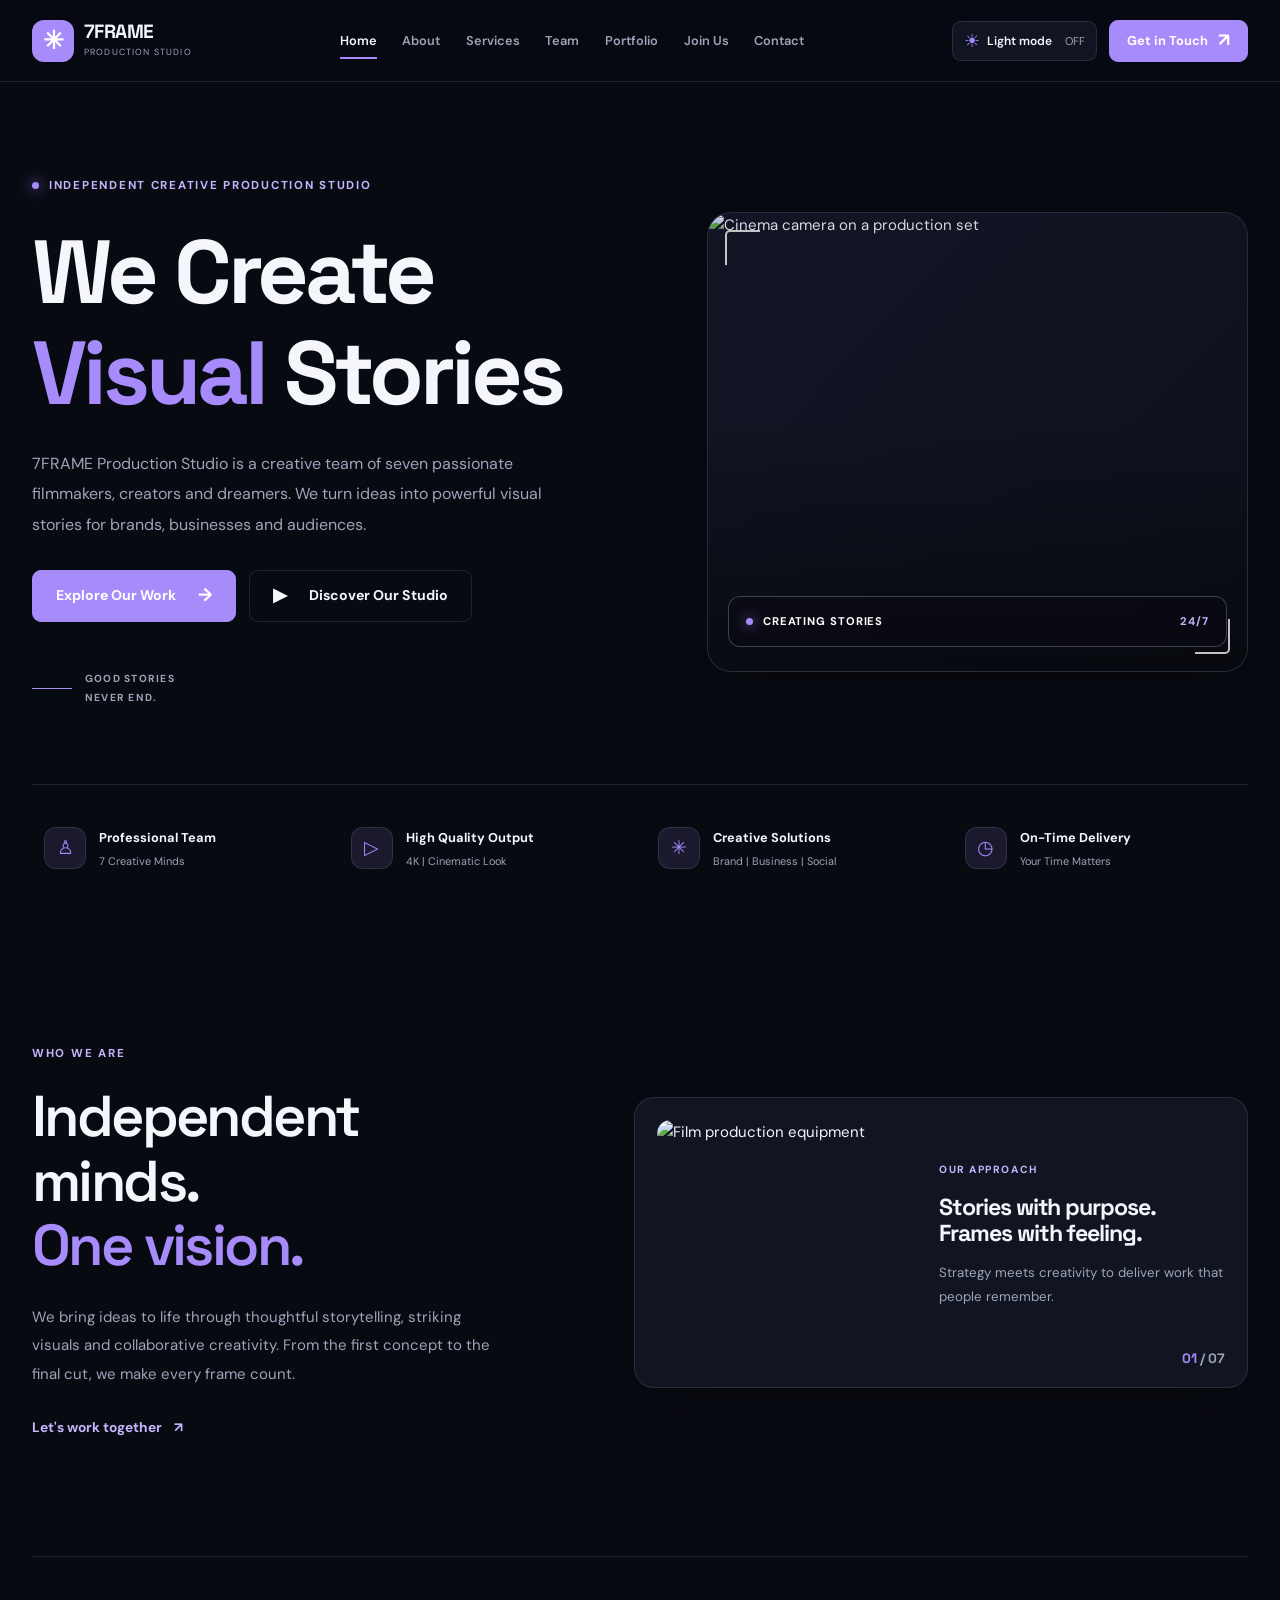
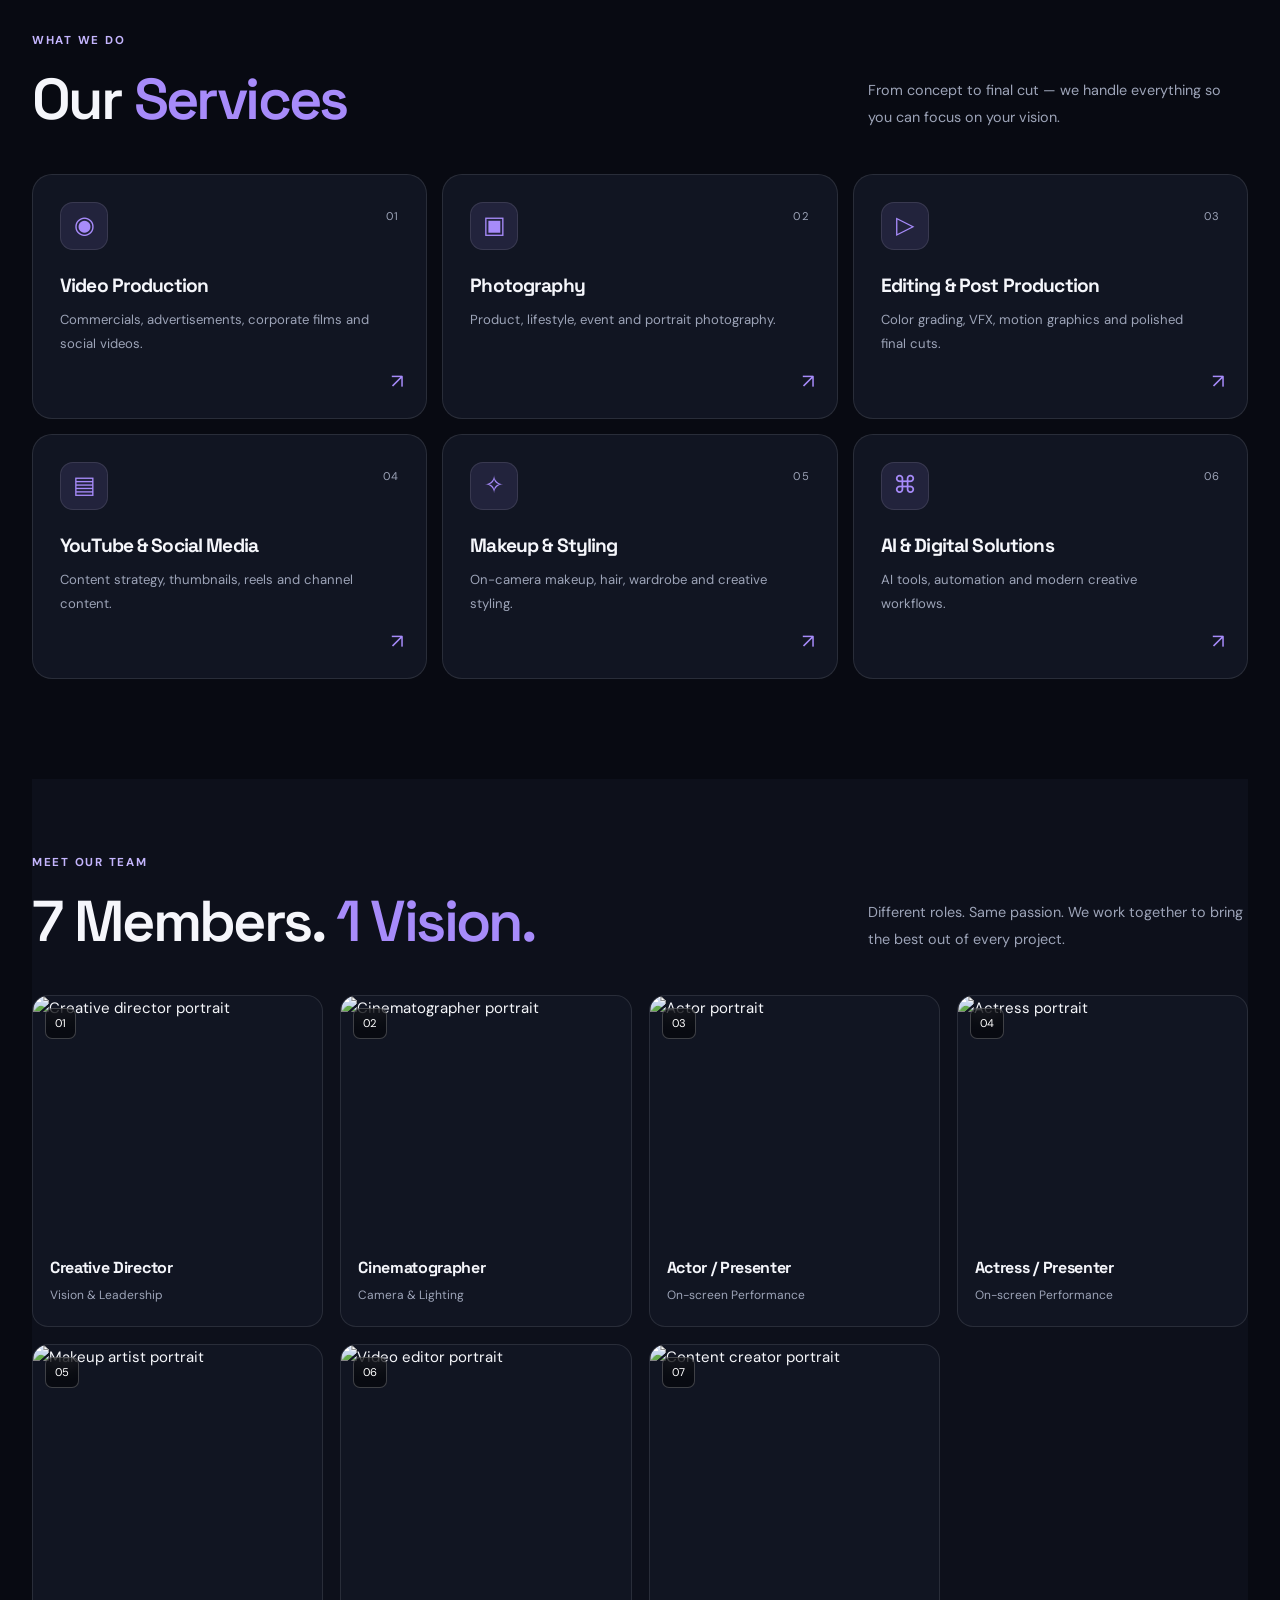
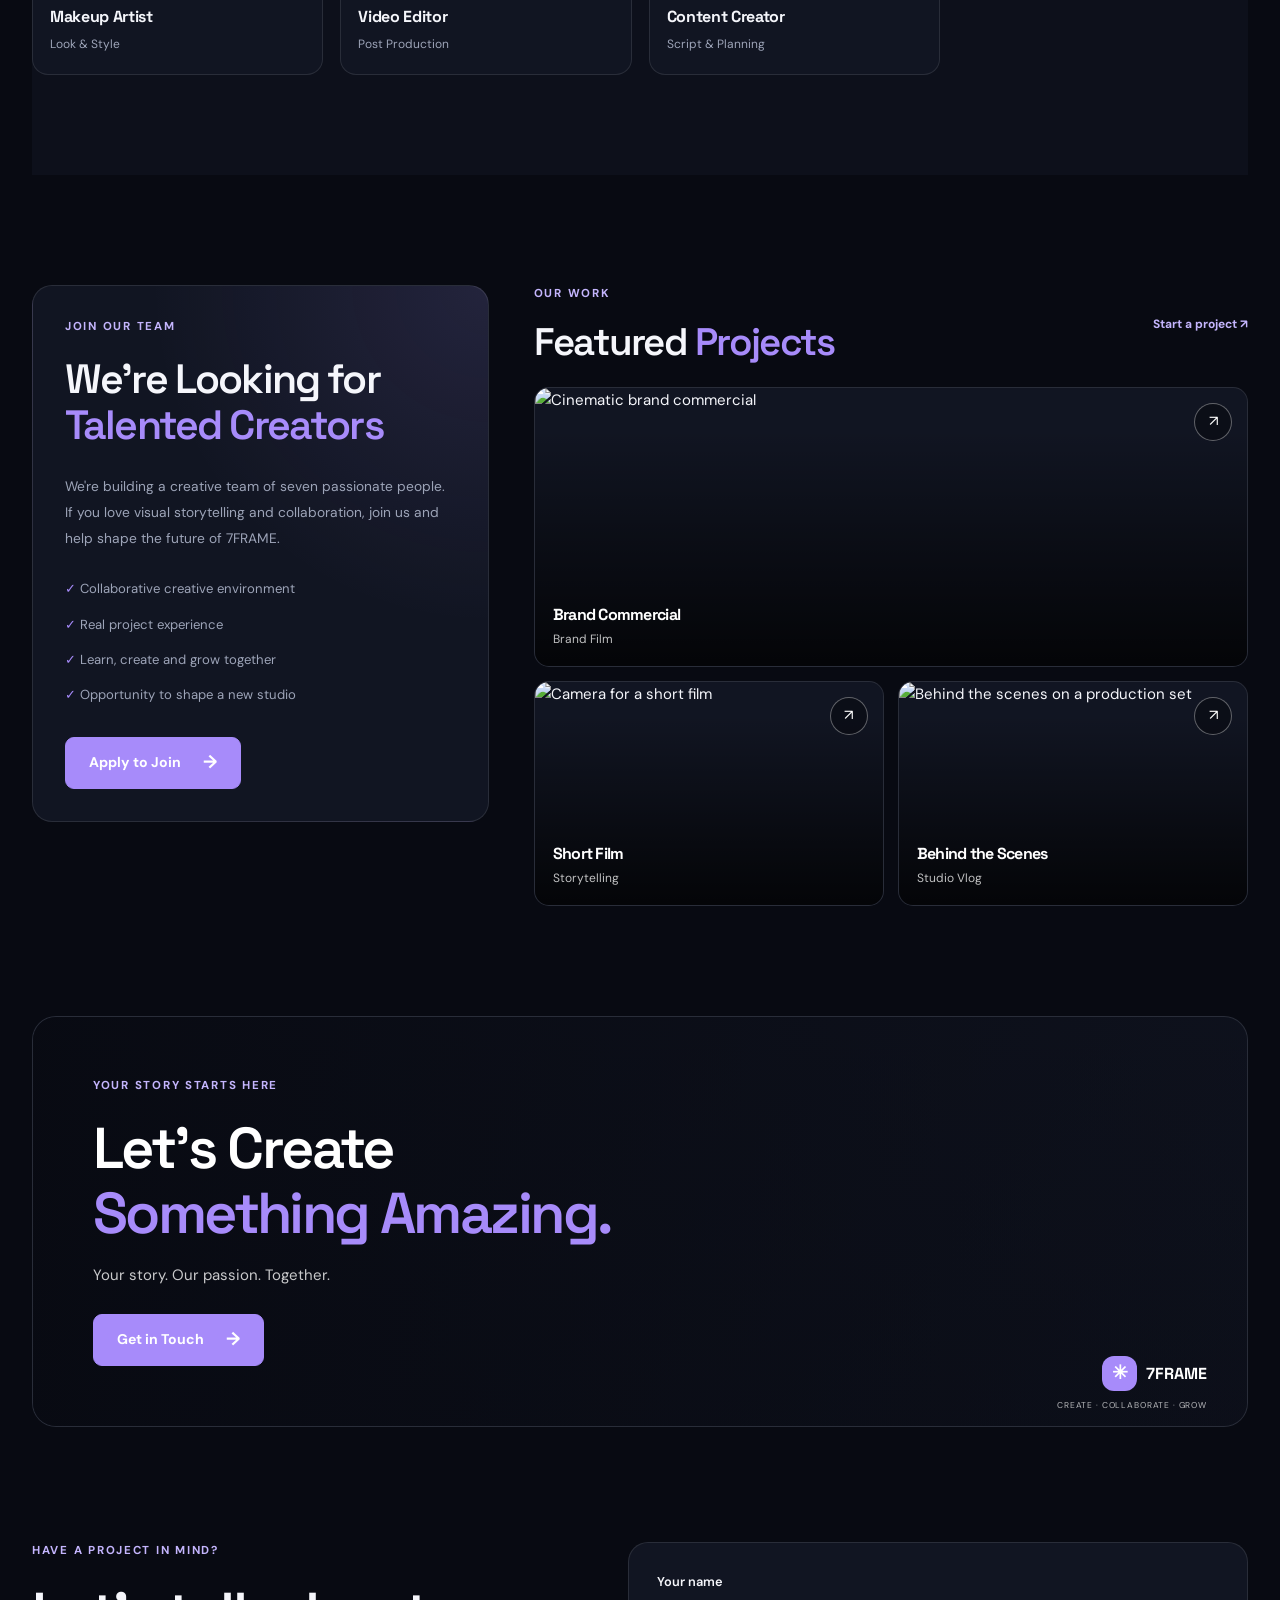
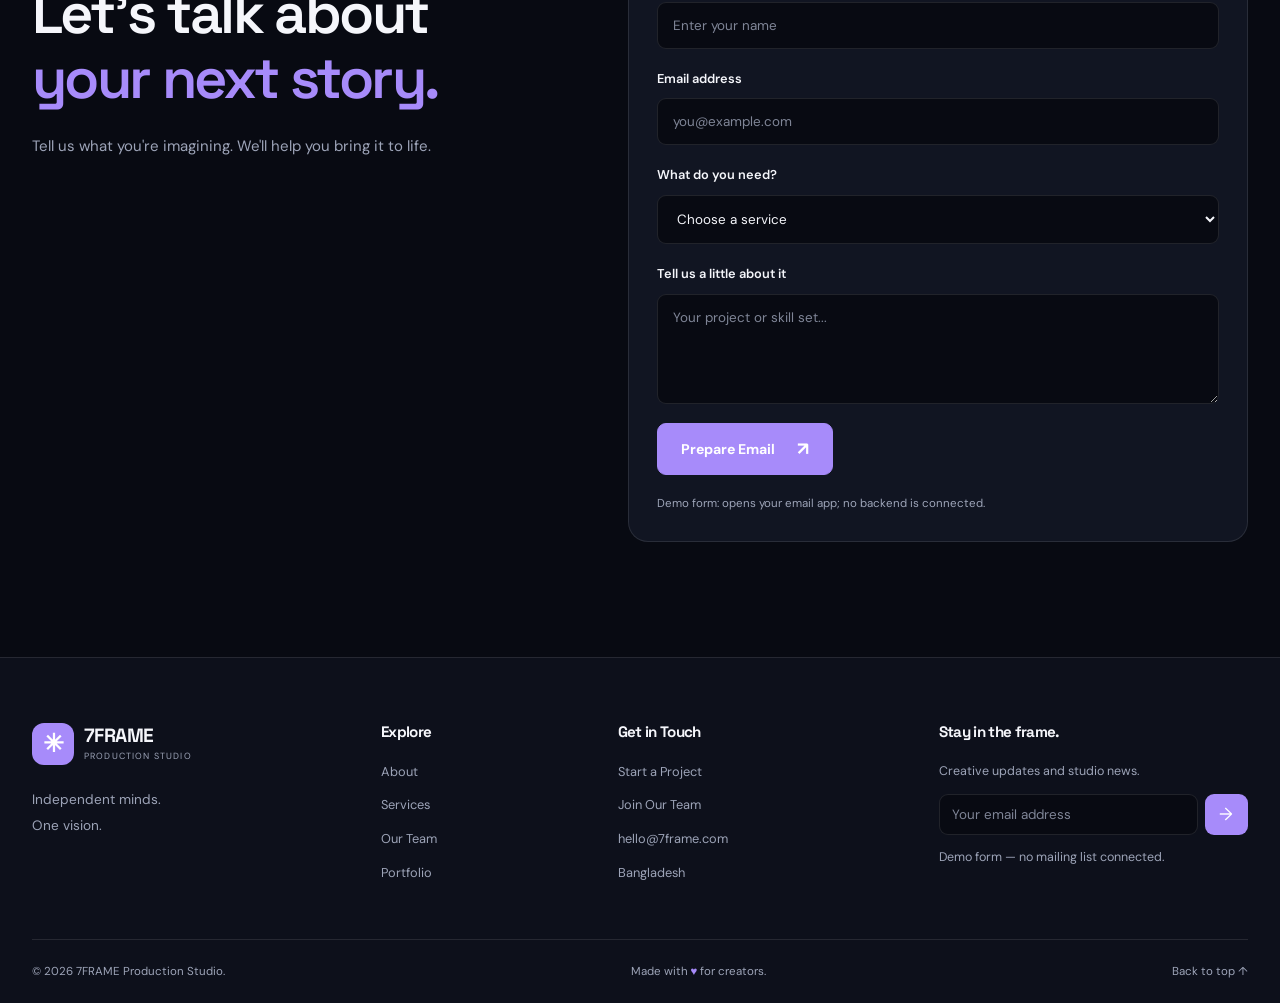
==== commit ce9df550: "Update index.html" ====
--- a/index.html
+++ b/index.html
@@ -4,730 +4,534 @@
 <head>
   <meta charset="UTF-8">
   <meta name="viewport" content="width=device-width, initial-scale=1.0">
-
-  <title>7FRAME Production Studio | Creative Digital Experiences</title>
-
-  <meta
-    name="description"
-    content="7FRAME Production Studio creates premium websites, brand identities, UI/UX designs and digital experiences for ambitious brands."
-  >
-
-  <meta name="theme-color" content="#101010">
-  <link rel="stylesheet" href="style.css">
+  <meta name="theme-color" content="#070912">
+  <meta name="description" content="7FRAME Production Studio — Create. Collaborate. Grow.">
+  <title>7FRAME | Production Studio</title>
 
   <link rel="preconnect" href="https://fonts.googleapis.com">
   <link rel="preconnect" href="https://fonts.gstatic.com" crossorigin>
-  <link
-    href="https://fonts.googleapis.com/css2?family=DM+Sans:wght@400;500;600;700&family=Space+Grotesk:wght@400;500;600;700&display=swap"
-    rel="stylesheet"
-  >
-
+  <link href="https://fonts.googleapis.com/css2?family=DM+Sans:wght@400;500;600;700&family=Space+Grotesk:wght@400;500;600;700&display=swap" rel="stylesheet">
+
+  <link rel="stylesheet" href="style.css">
   <script src="app.js" defer></script>
 </head>
 
 <body>
 
   <!-- HEADER -->
-  <header class="site-header">
-    <div class="container header-inner">
-
-      <a href="#top" class="logo" aria-label="7FRAME home">
-        <span class="logo-mark">7</span>
-        <span class="logo-text">FRAME<span class="logo-dot">.</span></span>
+  <header class="site-header" id="top">
+    <a class="brand" href="#top" aria-label="7FRAME home">
+      <span class="brand-mark">✳</span>
+      <span class="brand-copy">
+        <strong>7FRAME</strong>
+        <small>PRODUCTION STUDIO</small>
+      </span>
+    </a>
+
+    <button class="menu-toggle" id="menuToggle"
+      aria-label="Open navigation" aria-expanded="false">
+      <span></span><span></span>
+    </button>
+
+    <nav class="main-nav" id="mainNav" aria-label="Main navigation">
+      <a class="active" href="#top">Home</a>
+      <a href="#about">About</a>
+      <a href="#services">Services</a>
+      <a href="#team">Team</a>
+      <a href="#portfolio">Portfolio</a>
+      <a href="#join">Join Us</a>
+      <a href="#contact">Contact</a>
+    </nav>
+
+    <div class="header-actions">
+      <button class="theme-toggle" id="themeToggle"
+        type="button" aria-label="Switch to light theme">
+        <span class="theme-icon">☼</span>
+        <span class="theme-label">Theme</span>
+        <span class="theme-state">Dark</span>
+      </button>
+
+      <a class="button button-small" href="#contact">
+        Get in Touch <span>↗</span>
       </a>
-
-      <nav class="main-nav" id="mainNav" aria-label="Main navigation">
-        <a href="#top" class="active">Home</a>
+    </div>
+  </header>
+
+  <main>
+
+    <!-- HERO -->
+    <section class="hero section-wrap">
+      <div class="hero-copy">
+        <p class="eyebrow">
+          <span class="eyebrow-dot"></span>
+          INDEPENDENT CREATIVE PRODUCTION STUDIO
+        </p>
+
+        <h1>
+          We Create<br>
+          <span>Visual</span> Stories
+        </h1>
+
+        <p class="hero-description">
+          7FRAME Production Studio is a creative team of seven
+          passionate filmmakers, creators and dreamers.
+          We turn ideas into powerful visual stories for brands,
+          businesses and audiences.
+        </p>
+
+        <div class="hero-buttons">
+          <a class="button" href="#portfolio">
+            Explore Our Work <span>→</span>
+          </a>
+
+          <a class="button button-outline" href="#about">
+            <span class="play-icon">▶</span>
+            Discover Our Studio
+          </a>
+        </div>
+
+        <div class="hero-note">
+          <span class="note-line"></span>
+          <span>GOOD STORIES<br>NEVER END.</span>
+        </div>
+      </div>
+
+      <div class="hero-visual">
+        <img
+          src="https://images.unsplash.com/photo-1492619375914-88005aa9e8fb?auto=format&fit=crop&w=1400&q=85"
+          alt="Cinema camera on a production set">
+
+        <div class="hero-image-shade"></div>
+
+        <div class="floating-label">
+          <span class="live-dot"></span>
+          CREATING STORIES <b>24/7</b>
+        </div>
+
+        <div class="frame-corner corner-tl"></div>
+        <div class="frame-corner corner-br"></div>
+      </div>
+
+      <div class="hero-stats">
+        <div class="stat">
+          <span class="stat-icon">♙</span>
+          <div>
+            <strong>Professional Team</strong>
+            <small>7 Creative Minds</small>
+          </div>
+        </div>
+
+        <div class="stat">
+          <span class="stat-icon">▷</span>
+          <div>
+            <strong>High Quality Output</strong>
+            <small>4K | Cinematic Look</small>
+          </div>
+        </div>
+
+        <div class="stat">
+          <span class="stat-icon">✳</span>
+          <div>
+            <strong>Creative Solutions</strong>
+            <small>Brand | Business | Social</small>
+          </div>
+        </div>
+
+        <div class="stat">
+          <span class="stat-icon">◷</span>
+          <div>
+            <strong>On-Time Delivery</strong>
+            <small>Your Time Matters</small>
+          </div>
+        </div>
+      </div>
+    </section>
+
+    <!-- ABOUT -->
+    <section class="intro-grid section-wrap" id="about">
+      <div class="intro-copy">
+        <p class="eyebrow">WHO WE ARE</p>
+
+        <h2>
+          Independent minds.<br>
+          <span>One vision.</span>
+        </h2>
+
+        <p>
+          We bring ideas to life through thoughtful storytelling,
+          striking visuals and collaborative creativity.
+          From the first concept to the final cut, we make every
+          frame count.
+        </p>
+
+        <a class="text-link" href="#contact">
+          Let's work together <span>↗</span>
+        </a>
+      </div>
+
+      <div class="intro-card">
+        <div class="intro-card-image">
+          <img
+            src="https://images.unsplash.com/photo-1485846234645-a62644f84728?auto=format&fit=crop&w=900&q=80"
+            alt="Film production equipment">
+        </div>
+
+        <div class="intro-card-text">
+          <p class="eyebrow">OUR APPROACH</p>
+          <h3>Stories with purpose.<br>Frames with feeling.</h3>
+          <p>
+            Strategy meets creativity to deliver work that people
+            remember.
+          </p>
+        </div>
+
+        <div class="card-number">01 <span>/ 07</span></div>
+      </div>
+    </section>
+
+    <!-- SERVICES -->
+    <section class="services section-wrap" id="services">
+      <div class="section-heading">
+        <div>
+          <p class="eyebrow">WHAT WE DO</p>
+          <h2>Our <span>Services</span></h2>
+        </div>
+
+        <p>
+          From concept to final cut — we handle everything
+          so you can focus on your vision.
+        </p>
+      </div>
+
+      <div class="service-grid">
+
+        <article class="service-card">
+          <span class="service-icon">◉</span>
+          <span class="service-index">01</span>
+          <h3>Video Production</h3>
+          <p>Commercials, advertisements, corporate films and social videos.</p>
+          <a href="#contact" aria-label="Ask about video production">↗</a>
+        </article>
+
+        <article class="service-card">
+          <span class="service-icon">▣</span>
+          <span class="service-index">02</span>
+          <h3>Photography</h3>
+          <p>Product, lifestyle, event and portrait photography.</p>
+          <a href="#contact" aria-label="Ask about photography">↗</a>
+        </article>
+
+        <article class="service-card">
+          <span class="service-icon">▷</span>
+          <span class="service-index">03</span>
+          <h3>Editing & Post Production</h3>
+          <p>Color grading, VFX, motion graphics and polished final cuts.</p>
+          <a href="#contact" aria-label="Ask about editing">↗</a>
+        </article>
+
+        <article class="service-card">
+          <span class="service-icon">▤</span>
+          <span class="service-index">04</span>
+          <h3>YouTube & Social Media</h3>
+          <p>Content strategy, thumbnails, reels and channel content.</p>
+          <a href="#contact" aria-label="Ask about social media">↗</a>
+        </article>
+
+        <article class="service-card">
+          <span class="service-icon">✧</span>
+          <span class="service-index">05</span>
+          <h3>Makeup & Styling</h3>
+          <p>On-camera makeup, hair, wardrobe and creative styling.</p>
+          <a href="#contact" aria-label="Ask about styling">↗</a>
+        </article>
+
+        <article class="service-card">
+          <span class="service-icon">⌘</span>
+          <span class="service-index">06</span>
+          <h3>AI & Digital Solutions</h3>
+          <p>AI tools, automation and modern creative workflows.</p>
+          <a href="#contact" aria-label="Ask about digital solutions">↗</a>
+        </article>
+
+      </div>
+    </section>
+
+    <!-- SEVEN-MEMBER TEAM -->
+    <section class="team section-wrap" id="team">
+      <div class="section-heading">
+        <div>
+          <p class="eyebrow">MEET OUR TEAM</p>
+          <h2>7 Members. <span>1 Vision.</span></h2>
+        </div>
+
+        <p>
+          Different roles. Same passion. We work together
+          to bring the best out of every project.
+        </p>
+      </div>
+
+      <div class="team-grid">
+
+        <article class="team-card">
+          <img src="https://images.unsplash.com/photo-1500648767791-00dcc994a43e?auto=format&fit=crop&w=600&q=80" alt="Creative director portrait">
+          <div class="team-meta">
+            <h3>Creative Director</h3>
+            <p>Vision & Leadership</p>
+          </div>
+          <span class="team-count">01</span>
+        </article>
+
+        <article class="team-card">
+          <img src="https://images.unsplash.com/photo-1506794778202-cad84cf45f1d?auto=format&fit=crop&w=600&q=80" alt="Cinematographer portrait">
+          <div class="team-meta">
+            <h3>Cinematographer</h3>
+            <p>Camera & Lighting</p>
+          </div>
+          <span class="team-count">02</span>
+        </article>
+
+        <article class="team-card">
+          <img src="https://images.unsplash.com/photo-1507003211169-0a1dd7228f2d?auto=format&fit=crop&w=600&q=80" alt="Actor portrait">
+          <div class="team-meta">
+            <h3>Actor / Presenter</h3>
+            <p>On-screen Performance</p>
+          </div>
+          <span class="team-count">03</span>
+        </article>
+
+        <article class="team-card">
+          <img src="https://images.unsplash.com/photo-1534528741775-53994a69daeb?auto=format&fit=crop&w=600&q=80" alt="Actress portrait">
+          <div class="team-meta">
+            <h3>Actress / Presenter</h3>
+            <p>On-screen Performance</p>
+          </div>
+          <span class="team-count">04</span>
+        </article>
+
+        <article class="team-card">
+          <img src="https://images.unsplash.com/photo-1488426862026-3ee34a7d66df?auto=format&fit=crop&w=600&q=80" alt="Makeup artist portrait">
+          <div class="team-meta">
+            <h3>Makeup Artist</h3>
+            <p>Look & Style</p>
+          </div>
+          <span class="team-count">05</span>
+        </article>
+
+        <article class="team-card">
+          <img src="https://images.unsplash.com/photo-1531384441138-2736e62e0919?auto=format&fit=crop&w=600&q=80" alt="Video editor portrait">
+          <div class="team-meta">
+            <h3>Video Editor</h3>
+            <p>Post Production</p>
+          </div>
+          <span class="team-count">06</span>
+        </article>
+
+        <article class="team-card">
+          <img src="https://images.unsplash.com/photo-1507591064344-4c6ce005b128?auto=format&fit=crop&w=600&q=80" alt="Content creator portrait">
+          <div class="team-meta">
+            <h3>Content Creator</h3>
+            <p>Script & Planning</p>
+          </div>
+          <span class="team-count">07</span>
+        </article>
+
+      </div>
+    </section>
+
+    <!-- RECRUITMENT + PORTFOLIO -->
+    <section class="work-join section-wrap">
+
+      <div class="join-panel" id="join">
+        <p class="eyebrow">JOIN OUR TEAM</p>
+
+        <h2>
+          We're Looking for<br>
+          <span>Talented Creators</span>
+        </h2>
+
+        <p>
+          We're building a creative team of seven passionate people.
+          If you love visual storytelling and collaboration, join
+          us and help shape the future of 7FRAME.
+        </p>
+
+        <ul class="benefits">
+          <li>✓ Collaborative creative environment</li>
+          <li>✓ Real project experience</li>
+          <li>✓ Learn, create and grow together</li>
+          <li>✓ Opportunity to shape a new studio</li>
+        </ul>
+
+        <a class="button" href="#contact">
+          Apply to Join <span>→</span>
+        </a>
+      </div>
+
+      <div class="portfolio-panel" id="portfolio">
+        <div class="section-heading compact">
+          <div>
+            <p class="eyebrow">OUR WORK</p>
+            <h2>Featured <span>Projects</span></h2>
+          </div>
+
+          <a class="text-link" href="#contact">Start a project ↗</a>
+        </div>
+
+        <div class="portfolio-grid">
+
+          <a class="project-card" href="#contact">
+            <img src="https://images.unsplash.com/photo-1478720568477-152d9b164e26?auto=format&fit=crop&w=700&q=80" alt="Cinematic brand commercial">
+            <span class="project-play">↗</span>
+            <div>
+              <h3>Brand Commercial</h3>
+              <p>Brand Film</p>
+            </div>
+          </a>
+
+          <a class="project-card" href="#contact">
+            <img src="https://images.unsplash.com/photo-1516035069371-29a1b244cc32?auto=format&fit=crop&w=700&q=80" alt="Camera for a short film">
+            <span class="project-play">↗</span>
+            <div>
+              <h3>Short Film</h3>
+              <p>Storytelling</p>
+            </div>
+          </a>
+
+          <a class="project-card" href="#contact">
+            <img src="https://images.unsplash.com/photo-1492619375914-88005aa9e8fb?auto=format&fit=crop&w=700&q=80" alt="Behind the scenes on a production set">
+            <span class="project-play">↗</span>
+            <div>
+              <h3>Behind the Scenes</h3>
+              <p>Studio Vlog</p>
+            </div>
+          </a>
+
+        </div>
+      </div>
+    </section>
+
+    <!-- CTA BANNER -->
+    <section class="closing-banner section-wrap">
+      <div class="closing-image"></div>
+
+      <div class="closing-content">
+        <p class="eyebrow">YOUR STORY STARTS HERE</p>
+        <h2>Let's Create<br><span>Something Amazing.</span></h2>
+        <p>Your story. Our passion. Together.</p>
+        <a class="button" href="#contact">Get in Touch <span>→</span></a>
+      </div>
+
+      <div class="closing-stamp">
+        <span class="brand-mark">✳</span>
+        <strong>7FRAME</strong>
+        <small>CREATE · COLLABORATE · GROW</small>
+      </div>
+    </section>
+
+    <!-- CONTACT -->
+    <section class="contact section-wrap" id="contact">
+      <div>
+        <p class="eyebrow">HAVE A PROJECT IN MIND?</p>
+        <h2>Let's talk about<br><span>your next story.</span></h2>
+        <p>Tell us what you're imagining. We'll help you bring it to life.</p>
+      </div>
+
+      <form class="contact-form" id="contactForm">
+        <label>
+          Your name
+          <input name="name" type="text" placeholder="Enter your name" required>
+        </label>
+
+        <label>
+          Email address
+          <input name="email" type="email" placeholder="you@example.com" required>
+        </label>
+
+        <label>
+          What do you need?
+          <select name="service" required>
+            <option value="">Choose a service</option>
+            <option>Video Production</option>
+            <option>Photography</option>
+            <option>Editing & Post Production</option>
+            <option>Social Media Content</option>
+            <option>Join the Team</option>
+            <option>Other</option>
+          </select>
+        </label>
+
+        <label>
+          Tell us a little about it
+          <textarea name="message" rows="3" placeholder="Your project or skill set..." required></textarea>
+        </label>
+
+        <button class="button" type="submit">
+          Prepare Email <span>↗</span>
+        </button>
+
+        <p class="form-note" id="formNote">
+          Demo form: opens your email app; no backend is connected.
+        </p>
+      </form>
+    </section>
+
+  </main>
+
+  <!-- FOOTER -->
+  <footer class="site-footer">
+    <div class="footer-main section-wrap">
+
+      <div class="footer-brand">
+        <a class="brand" href="#top">
+          <span class="brand-mark">✳</span>
+          <span class="brand-copy">
+            <strong>7FRAME</strong>
+            <small>PRODUCTION STUDIO</small>
+          </span>
+        </a>
+        <p>Independent minds.<br>One vision.</p>
+      </div>
+
+      <div class="footer-column">
+        <h3>Explore</h3>
         <a href="#about">About</a>
         <a href="#services">Services</a>
         <a href="#team">Our Team</a>
         <a href="#portfolio">Portfolio</a>
-        <a href="#contact">Contact</a>
-      </nav>
-
-      <div class="header-actions">
-        <button
-          class="theme-toggle"
-          id="themeToggle"
-          type="button"
-          aria-label="Switch to light mode"
-          aria-pressed="false"
-        >
-          <span class="theme-icon" aria-hidden="true">☀</span>
-          <span class="theme-label">Light mode</span>
-          <span class="theme-state">OFF</span>
-        </button>
-
-        <a href="#contact" class="button button-small header-cta">
-          Let's Talk <span aria-hidden="true">↗</span>
-        </a>
-
-        <button
-          class="menu-toggle"
-          id="menuToggle"
-          type="button"
-          aria-label="Open navigation menu"
-          aria-controls="mainNav"
-          aria-expanded="false"
-        >
-          <span></span>
-          <span></span>
-        </button>
+      </div>
+
+      <div class="footer-column">
+        <h3>Get in Touch</h3>
+        <a href="#contact">Start a Project</a>
+        <a href="#join">Join Our Team</a>
+        <a href="mailto:hello@7frame.com">hello@7frame.com</a>
+        <span>Bangladesh</span>
+      </div>
+
+      <div class="footer-news">
+        <h3>Stay in the frame.</h3>
+        <p>Creative updates and studio news.</p>
+
+        <form id="newsletterForm">
+          <label class="sr-only" for="newsletterEmail">Email address</label>
+          <input id="newsletterEmail" type="email"
+            placeholder="Your email address" required>
+          <button type="submit" aria-label="Subscribe">→</button>
+        </form>
+
+        <p class="form-note" id="newsletterNote">
+          Demo form — no mailing list connected.
+        </p>
       </div>
 
     </div>
-  </header>
-
-  <main id="top">
-
-    <!-- HERO -->
-    <section class="hero section-padding">
-      <div class="container">
-
-        <div class="hero-grid">
-          <div class="hero-content">
-            <div class="eyebrow">
-              <span class="status-dot"></span>
-              INDEPENDENT CREATIVE STUDIO
-            </div>
-
-            <h1>
-              We build digital
-              <span class="text-accent">experiences</span>
-              that move brands forward.
-            </h1>
-
-            <p class="hero-description">
-              Strategy, design and development for brands that want to
-              stand out, connect with people and grow with confidence.
-            </p>
-
-            <div class="hero-actions">
-              <a href="#portfolio" class="button">
-                Explore Our Work <span aria-hidden="true">↗</span>
-              </a>
-
-              <a href="#services" class="button button-outline">
-                Discover Services
-              </a>
-            </div>
-
-            <div class="hero-social-proof">
-              <div class="avatar-stack" aria-hidden="true">
-                <span>7</span>
-                <span>F</span>
-                <span>R</span>
-              </div>
-
-              <p>
-                <strong>One creative team.</strong>
-                <br>
-                Multiple perspectives. One vision.
-              </p>
-            </div>
-          </div>
-
-          <div class="hero-visual">
-            <div class="hero-visual-top">
-              <span>CREATIVE DIRECTION / 001</span>
-              <span>EST. 2026</span>
-            </div>
-
-            <div class="hero-art">
-              <div class="art-circle art-circle-one"></div>
-              <div class="art-circle art-circle-two"></div>
-              <div class="art-line art-line-one"></div>
-              <div class="art-line art-line-two"></div>
-
-              <div class="art-center">
-                <span class="art-seven">7</span>
-                <span class="art-frame">FRAME</span>
-                <span class="art-caption">IDEAS INTO IMPACT.</span>
-              </div>
-
-              <span class="art-coordinate art-coordinate-one">23°N</span>
-              <span class="art-coordinate art-coordinate-two">90°E</span>
-              <span class="art-index">001 — 007</span>
-            </div>
-
-            <div class="hero-visual-bottom">
-              <span>DESIGN WITH PURPOSE</span>
-              <span>BUILT TO INSPIRE ↗</span>
-            </div>
-          </div>
-        </div>
-
-        <div class="hero-bottom-line">
-          <span>DESIGN</span>
-          <span class="line"></span>
-          <span>DEVELOPMENT</span>
-          <span class="line"></span>
-          <span>CREATIVE PRODUCTION</span>
-          <span class="scroll-indicator">SCROLL TO EXPLORE ↓</span>
-        </div>
-
-      </div>
-    </section>
-
-    <!-- ABOUT -->
-    <section class="about-section section-padding" id="about">
-      <div class="container">
-
-        <div class="section-heading">
-          <div>
-            <p class="section-label">01 / WHO WE ARE</p>
-            <h2>
-              Creativity meets
-              <span class="text-accent">clarity.</span>
-            </h2>
-          </div>
-
-          <p class="section-intro">
-            We combine thoughtful strategy, meaningful design and
-            reliable development to create work that makes a difference.
-          </p>
-        </div>
-
-        <div class="about-grid">
-          <div class="about-copy">
-            <p class="large-copy">
-              We believe great digital experiences should look exceptional,
-              feel effortless and deliver real value.
-            </p>
-
-            <p>
-              7FRAME Production Studio is a collaborative creative team
-              focused on helping businesses build a stronger digital
-              presence through design, technology and visual storytelling.
-            </p>
-
-            <a href="#contact" class="text-link">
-              Let's create something meaningful <span>↗</span>
-            </a>
-          </div>
-
-          <div class="about-card">
-            <span class="about-card-number">07</span>
-            <span class="about-card-label">MINDS. ONE STUDIO.</span>
-            <div class="about-card-rule"></div>
-            <p>
-              Different skills, shared ambition and a commitment to
-              delivering thoughtful creative work.
-            </p>
-            <a href="#team" class="text-link">
-              Meet the team <span>↗</span>
-            </a>
-          </div>
-        </div>
-
-      </div>
-    </section>
-
-    <!-- SERVICES -->
-    <section class="services-section section-padding" id="services">
-      <div class="container">
-
-        <div class="section-heading">
-          <div>
-            <p class="section-label">02 / WHAT WE DO</p>
-            <h2>
-              Built around
-              <span class="text-accent">your vision.</span>
-            </h2>
-          </div>
-
-          <p class="section-intro">
-            From the first idea to the final launch, we bring the
-            right creative and technical skills to your project.
-          </p>
-        </div>
-
-        <div class="services-grid">
-
-          <article class="service-card">
-            <span class="service-number">01</span>
-            <div class="service-icon" aria-hidden="true">✳</div>
-            <h3>UI/UX Design</h3>
-            <p>
-              User-focused interfaces and intuitive experiences designed
-              around real needs and business goals.
-            </p>
-            <div class="service-tags">
-              <span>Research</span>
-              <span>Wireframes</span>
-              <span>Prototypes</span>
-            </div>
-          </article>
-
-          <article class="service-card">
-            <span class="service-number">02</span>
-            <div class="service-icon" aria-hidden="true">⌘</div>
-            <h3>Website Design</h3>
-            <p>
-              Modern, responsive website designs that communicate your
-              brand clearly and make a lasting impression.
-            </p>
-            <div class="service-tags">
-              <span>Landing Pages</span>
-              <span>Business</span>
-              <span>E-commerce</span>
-            </div>
-          </article>
-
-          <article class="service-card">
-            <span class="service-number">03</span>
-            <div class="service-icon" aria-hidden="true">◈</div>
-            <h3>Web Development</h3>
-            <p>
-              Responsive, accessible and performance-conscious websites
-              built to work across modern devices.
-            </p>
-            <div class="service-tags">
-              <span>Frontend</span>
-              <span>Responsive</span>
-              <span>Integration</span>
-            </div>
-          </article>
-
-          <article class="service-card">
-            <span class="service-number">04</span>
-            <div class="service-icon" aria-hidden="true">◎</div>
-            <h3>Brand Identity</h3>
-            <p>
-              Distinctive visual identities that help your business
-              express its personality and stand apart.
-            </p>
-            <div class="service-tags">
-              <span>Logo</span>
-              <span>Typography</span>
-              <span>Guidelines</span>
-            </div>
-          </article>
-
-          <article class="service-card">
-            <span class="service-number">05</span>
-            <div class="service-icon" aria-hidden="true">▧</div>
-            <h3>Social Media Design</h3>
-            <p>
-              Consistent campaign graphics and social content that
-              make your message easier to recognize.
-            </p>
-            <div class="service-tags">
-              <span>Campaigns</span>
-              <span>Content</span>
-              <span>Ads</span>
-            </div>
-          </article>
-
-          <article class="service-card">
-            <span class="service-number">06</span>
-            <div class="service-icon" aria-hidden="true">▶</div>
-            <h3>Creative Production</h3>
-            <p>
-              Digital visuals and creative assets that bring ideas
-              to life across your brand's touchpoints.
-            </p>
-            <div class="service-tags">
-              <span>Visuals</span>
-              <span>Motion Concepts</span>
-              <span>Campaigns</span>
-            </div>
-          </article>
-
-        </div>
-      </div>
-    </section>
-
-    <!-- TEAM -->
-    <section class="team-section section-padding" id="team">
-      <div class="container">
-
-        <div class="section-heading">
-          <div>
-            <p class="section-label">03 / THE PEOPLE</p>
-            <h2>
-              Seven people.
-              <span class="text-accent">One vision.</span>
-            </h2>
-          </div>
-
-          <p class="section-intro">
-            Good work happens when different talents come together.
-            Meet the creative minds behind 7FRAME.
-          </p>
-        </div>
-
-        <div class="team-grid">
-
-          <article class="team-card">
-            <div class="team-avatar team-avatar-one">
-              <span>01</span>
-            </div>
-            <div class="team-info">
-              <div>
-                <h3>Team Member 01</h3>
-                <p>Creative Director</p>
-              </div>
-              <span class="team-arrow">↗</span>
-            </div>
-          </article>
-
-          <article class="team-card">
-            <div class="team-avatar team-avatar-two">
-              <span>02</span>
-            </div>
-            <div class="team-info">
-              <div>
-                <h3>Team Member 02</h3>
-                <p>UI/UX Designer</p>
-              </div>
-              <span class="team-arrow">↗</span>
-            </div>
-          </article>
-
-          <article class="team-card">
-            <div class="team-avatar team-avatar-three">
-              <span>03</span>
-            </div>
-            <div class="team-info">
-              <div>
-                <h3>Team Member 03</h3>
-                <p>Brand Designer</p>
-              </div>
-              <span class="team-arrow">↗</span>
-            </div>
-          </article>
-
-          <article class="team-card">
-            <div class="team-avatar team-avatar-four">
-              <span>04</span>
-            </div>
-            <div class="team-info">
-              <div>
-                <h3>Team Member 04</h3>
-                <p>Web Developer</p>
-              </div>
-              <span class="team-arrow">↗</span>
-            </div>
-          </article>
-
-          <article class="team-card">
-            <div class="team-avatar team-avatar-five">
-              <span>05</span>
-            </div>
-            <div class="team-info">
-              <div>
-                <h3>Team Member 05</h3>
-                <p>Visual Designer</p>
-              </div>
-              <span class="team-arrow">↗</span>
-            </div>
-          </article>
-
-          <article class="team-card">
-            <div class="team-avatar team-avatar-six">
-              <span>06</span>
-            </div>
-            <div class="team-info">
-              <div>
-                <h3>Team Member 06</h3>
-                <p>Content Creator</p>
-              </div>
-              <span class="team-arrow">↗</span>
-            </div>
-          </article>
-
-          <article class="team-card">
-            <div class="team-avatar team-avatar-seven">
-              <span>07</span>
-            </div>
-            <div class="team-info">
-              <div>
-                <h3>Team Member 07</h3>
-                <p>Marketing Strategist</p>
-              </div>
-              <span class="team-arrow">↗</span>
-            </div>
-          </article>
-
-        </div>
-      </div>
-    </section>
-
-    <!-- PORTFOLIO -->
-    <section class="portfolio-section section-padding" id="portfolio">
-      <div class="container">
-
-        <div class="section-heading">
-          <div>
-            <p class="section-label">04 / SELECTED WORK</p>
-            <h2>
-              Ideas made
-              <span class="text-accent">visible.</span>
-            </h2>
-          </div>
-
-          <p class="section-intro">
-            A glimpse of the kinds of digital experiences and
-            creative projects we aim to deliver.
-          </p>
-        </div>
-
-        <div class="portfolio-grid">
-
-          <article class="project-card project-large">
-            <div class="project-visual project-visual-one">
-              <div class="project-browser">
-                <div class="browser-dots"><i></i><i></i><i></i></div>
-                <div class="browser-content">
-                  <span class="browser-label">DIGITAL EXPERIENCE</span>
-                  <strong>Less noise.<br>More meaning.</strong>
-                  <span class="browser-button">Explore →</span>
-                </div>
-              </div>
-              <span class="project-visual-index">PROJECT / 001</span>
-            </div>
-            <div class="project-info">
-              <div>
-                <h3>Modern Business Website</h3>
-                <p>Website Design · UI/UX</p>
-              </div>
-              <span class="project-arrow">↗</span>
-            </div>
-          </article>
-
-          <article class="project-card">
-            <div class="project-visual project-visual-two">
-              <span class="brand-symbol">A.</span>
-              <span class="brand-name">ATELIER<br>CREATIVE CO.</span>
-              <span class="project-visual-index">PROJECT / 002</span>
-            </div>
-            <div class="project-info">
-              <div>
-                <h3>Atelier Brand Identity</h3>
-                <p>Branding · Art Direction</p>
-              </div>
-              <span class="project-arrow">↗</span>
-            </div>
-          </article>
-
-          <article class="project-card">
-            <div class="project-visual project-visual-three">
-              <span class="mobile-frame">
-                <span class="mobile-frame-top">YOUR NEXT MOVE</span>
-                <span class="mobile-frame-title">Make it<br>happen.</span>
-                <span class="mobile-frame-circle">↗</span>
-              </span>
-              <span class="project-visual-index">PROJECT / 003</span>
-            </div>
-            <div class="project-info">
-              <div>
-                <h3>Mobile App Experience</h3>
-                <p>Product Design · Prototype</p>
-              </div>
-              <span class="project-arrow">↗</span>
-            </div>
-          </article>
-
-        </div>
-
-        <p class="portfolio-note">
-          Portfolio concepts shown for presentation. Replace these with
-          your real client projects and approved work samples.
-        </p>
-
-      </div>
-    </section>
-
-    <!-- RECRUITMENT -->
-    <section class="join-section section-padding" id="join">
-      <div class="container">
-        <div class="join-panel">
-
-          <div class="join-content">
-            <p class="section-label">05 / GROW WITH US</p>
-            <h2>
-              Good people make
-              <span class="text-accent">great work.</span>
-            </h2>
-            <p>
-              We're building a collaborative creative studio. If you
-              enjoy learning, sharing ideas and creating meaningful
-              digital work, we'd love to hear from you.
-            </p>
-
-            <a href="#contact" class="button">
-              Join Our Team <span aria-hidden="true">↗</span>
-            </a>
-          </div>
-
-          <div class="join-visual" aria-hidden="true">
-            <div class="join-big-seven">7</div>
-            <span>YOUR NEXT CHAPTER STARTS HERE.</span>
-          </div>
-
-        </div>
-      </div>
-    </section>
-
-    <!-- CONTACT -->
-    <section class="contact-section section-padding" id="contact">
-      <div class="container">
-
-        <div class="section-heading">
-          <div>
-            <p class="section-label">06 / GET IN TOUCH</p>
-            <h2>
-              Have an idea?
-              <span class="text-accent">Let's talk.</span>
-            </h2>
-          </div>
-
-          <p class="section-intro">
-            Tell us a little about your project. Let's explore how
-            we can turn your vision into something real.
-          </p>
-        </div>
-
-        <div class="contact-grid">
-
-          <div class="contact-details">
-            <div class="contact-detail">
-              <span class="contact-detail-label">EMAIL</span>
-              <a href="mailto:hello@7frame.com">hello@7frame.com ↗</a>
-            </div>
-
-            <div class="contact-detail">
-              <span class="contact-detail-label">STUDIO</span>
-              <p>Bangladesh · Working Worldwide</p>
-            </div>
-
-            <div class="contact-detail">
-              <span class="contact-detail-label">LET'S BUILD</span>
-              <p>Websites, brands and digital experiences.</p>
-            </div>
-
-            <div class="contact-socials">
-              <a href="https://www.facebook.com/" target="_blank" rel="noopener noreferrer">Facebook ↗</a>
-              <a href="https://www.instagram.com/" target="_blank" rel="noopener noreferrer">Instagram ↗</a>
-              <a href="https://www.linkedin.com/" target="_blank" rel="noopener noreferrer">LinkedIn ↗</a>
-            </div>
-          </div>
-
-          <form class="contact-form" id="contactForm">
-            <div class="form-row">
-              <div class="form-group">
-                <label for="contactName">Your name *</label>
-                <input
-                  type="text"
-                  id="contactName"
-                  name="name"
-                  placeholder="Enter your name"
-                  autocomplete="name"
-                  required
-                >
-              </div>
-
-              <div class="form-group">
-                <label for="contactEmail">Email address *</label>
-                <input
-                  type="email"
-                  id="contactEmail"
-                  name="email"
-                  placeholder="you@example.com"
-                  autocomplete="email"
-                  required
-                >
-              </div>
-            </div>
-
-            <div class="form-group">
-              <label for="contactService">What do you need?</label>
-              <select id="contactService" name="service">
-                <option value="">Select a service</option>
-                <option value="UI/UX Design">UI/UX Design</option>
-                <option value="Website Design">Website Design</option>
-                <option value="Web Development">Web Development</option>
-                <option value="Brand Identity">Brand Identity</option>
-                <option value="Social Media Design">Social Media Design</option>
-                <option value="Creative Production">Creative Production</option>
-                <option value="Team Recruitment">Team Recruitment</option>
-                <option value="Other">Other</option>
-              </select>
-            </div>
-
-            <div class="form-group">
-              <label for="contactMessage">Tell us about your project *</label>
-              <textarea
-                id="contactMessage"
-                name="message"
-                rows="5"
-                placeholder="Share your ideas, goals and requirements..."
-                required
-              ></textarea>
-            </div>
-
-            <button type="submit" class="button form-submit">
-              Send Project Inquiry <span aria-hidden="true">↗</span>
-            </button>
-
-            <p class="form-note" id="formNote" role="status" aria-live="polite">
-              Your email app will open to send your inquiry.
-            </p>
-          </form>
-
-        </div>
-      </div>
-    </section>
-
-    <!-- CLOSING CTA -->
-    <section class="closing-section">
-      <div class="container closing-content">
-        <p class="section-label">YOUR IDEA. OUR CREATIVE ENERGY.</p>
-        <h2>
-          Let's make your next
-          <span class="text-accent">big thing.</span>
-        </h2>
-        <a href="#contact" class="button button-light">
-          Start a Conversation <span aria-hidden="true">↗</span>
-        </a>
-      </div>
-    </section>
-
-  </main>
-
-  <!-- FOOTER -->
-  <footer class="site-footer">
-    <div class="container">
-
-      <div class="footer-main">
-        <a href="#top" class="logo footer-logo" aria-label="7FRAME home">
-          <span class="logo-mark">7</span>
-          <span class="logo-text">FRAME<span class="logo-dot">.</span></span>
-        </a>
-
-        <p class="footer-message">
-          Thoughtful design. Meaningful digital experiences.
-        </p>
-
-        <a href="#top" class="back-to-top">
-          Back to top ↑
-        </a>
-      </div>
-
-      <div class="footer-bottom">
-        <p>
-          © <span id="year">2026</span> 7FRAME Production Studio.
-          All rights reserved.
-        </p>
-
-        <p>Designed with intention. Built for impact.</p>
-      </div>
-
+
+    <div class="footer-bottom section-wrap">
+      <span>© <span id="year"></span> 7FRAME Production Studio.</span>
+      <span>Made with <b>♥</b> for creators.</span>
+      <a href="#top">Back to top ↑</a>
     </div>
   </footer>
 
-  <!-- Newsletter demo form can be added when a backend is connected. -->
-
 </body>
 </html>
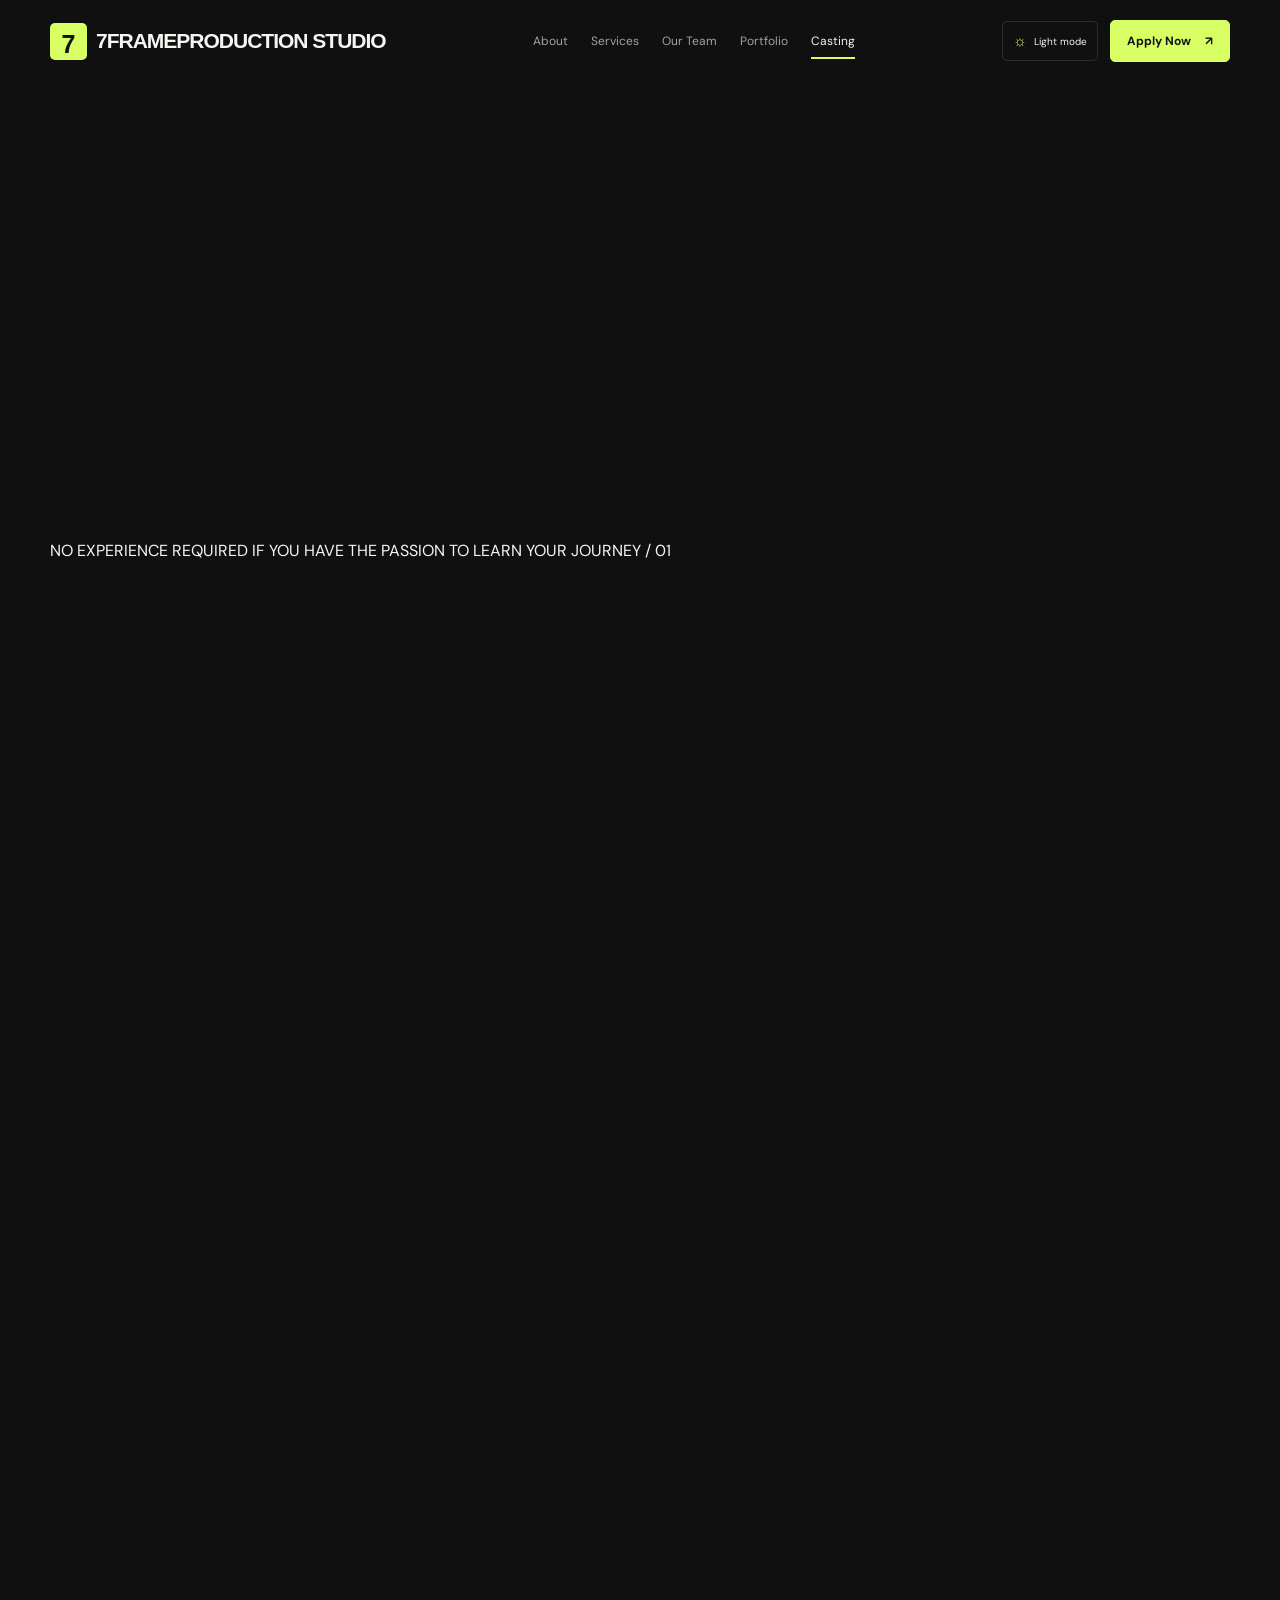
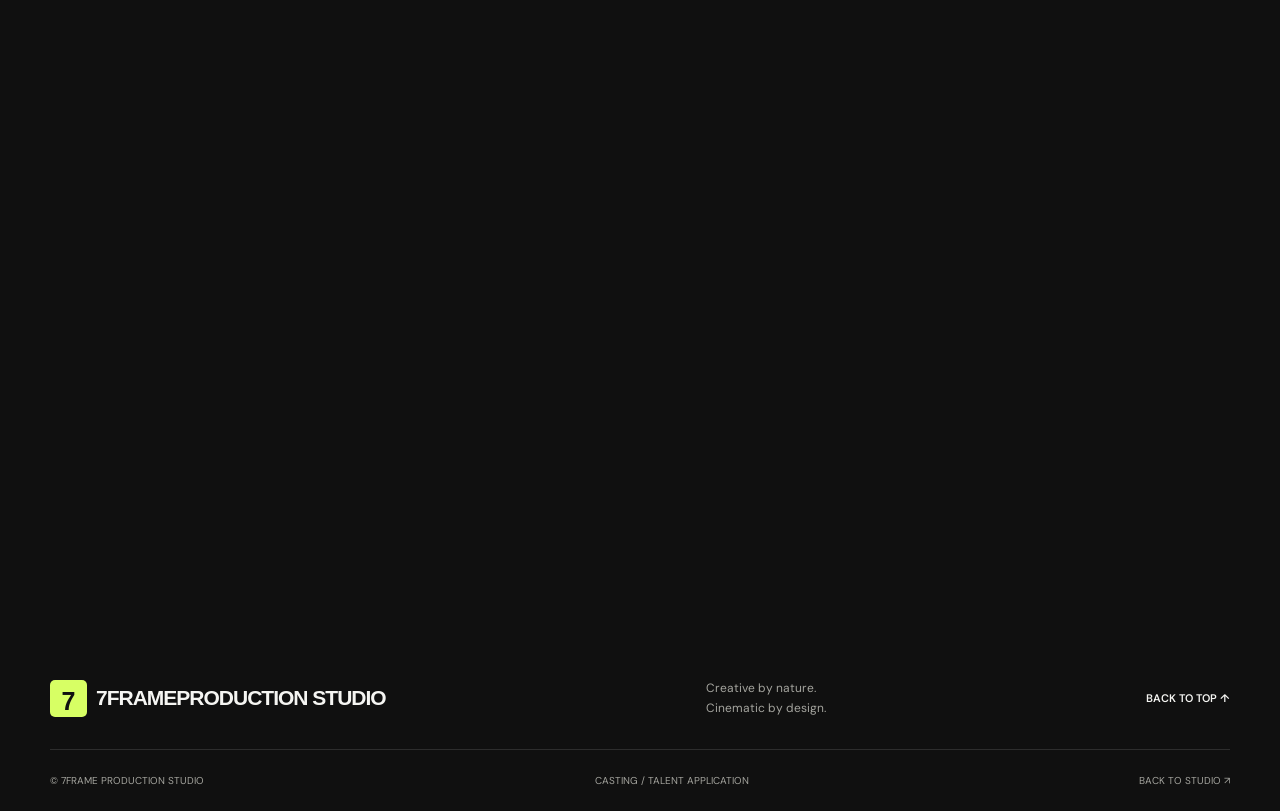
==== commit 730a7114: "Update index.html" ====
--- a/index.html
+++ b/index.html
@@ -4,534 +4,287 @@
 <head>
   <meta charset="UTF-8">
   <meta name="viewport" content="width=device-width, initial-scale=1.0">
-  <meta name="theme-color" content="#070912">
-  <meta name="description" content="7FRAME Production Studio — Create. Collaborate. Grow.">
-  <title>7FRAME | Production Studio</title>
+  <meta name="theme-color" content="#0b0b0d">
+  <meta name="description" content="Auditions are open at 7FRAME Production Studio. Apply to join our creative acting collective.">
+  <title>Actor Casting Call — 7FRAME Production Studio</title>
 
   <link rel="preconnect" href="https://fonts.googleapis.com">
   <link rel="preconnect" href="https://fonts.gstatic.com" crossorigin>
-  <link href="https://fonts.googleapis.com/css2?family=DM+Sans:wght@400;500;600;700&family=Space+Grotesk:wght@400;500;600;700&display=swap" rel="stylesheet">
+  <link href="https://fonts.googleapis.com/css2?family=DM+Sans:wght@400;500;600;700&family=Manrope:wght@400;500;600;700;800&display=swap" rel="stylesheet">
 
   <link rel="stylesheet" href="style.css">
-  <script src="app.js" defer></script>
+  <link rel="stylesheet" href="casting.css">
+  <script src="casting.js" defer></script>
 </head>
-
 <body>
-
-  <!-- HEADER -->
+  <div class="page-noise" aria-hidden="true"></div>
+
   <header class="site-header" id="top">
-    <a class="brand" href="#top" aria-label="7FRAME home">
-      <span class="brand-mark">✳</span>
-      <span class="brand-copy">
-        <strong>7FRAME</strong>
-        <small>PRODUCTION STUDIO</small>
-      </span>
-    </a>
-
-    <button class="menu-toggle" id="menuToggle"
-      aria-label="Open navigation" aria-expanded="false">
-      <span></span><span></span>
-    </button>
-
-    <nav class="main-nav" id="mainNav" aria-label="Main navigation">
-      <a class="active" href="#top">Home</a>
-      <a href="#about">About</a>
-      <a href="#services">Services</a>
-      <a href="#team">Team</a>
-      <a href="#portfolio">Portfolio</a>
-      <a href="#join">Join Us</a>
-      <a href="#contact">Contact</a>
-    </nav>
-
-    <div class="header-actions">
-      <button class="theme-toggle" id="themeToggle"
-        type="button" aria-label="Switch to light theme">
-        <span class="theme-icon">☼</span>
-        <span class="theme-label">Theme</span>
-        <span class="theme-state">Dark</span>
+    <div class="container header-inner">
+      <a class="logo" href="index.html" aria-label="7FRAME home">
+        <span class="logo-mark">7</span>
+        <span class="logo-text">7FRAME<span>PRODUCTION STUDIO</span></span>
+      </a>
+
+      <button class="menu-toggle" id="menuToggle" aria-label="Toggle navigation" aria-expanded="false">
+        <span></span><span></span>
       </button>
 
-      <a class="button button-small" href="#contact">
-        Get in Touch <span>↗</span>
-      </a>
+      <nav class="main-nav" id="mainNav" aria-label="Main navigation">
+        <a href="index.html#about">About</a>
+        <a href="index.html#services">Services</a>
+        <a href="index.html#team">Our Team</a>
+        <a href="index.html#portfolio">Portfolio</a>
+        <a class="active" href="#casting">Casting</a>
+      </nav>
+
+      <div class="header-actions">
+        <button class="theme-toggle" id="themeToggle" type="button" aria-label="Toggle light and dark theme">
+          <span class="theme-icon">☼</span>
+          <span class="theme-label">Light mode</span>
+        </button>
+        <a class="button button-small" href="#apply">Apply Now <span>↗</span></a>
+      </div>
     </div>
   </header>
 
   <main>
-
-    <!-- HERO -->
-    <section class="hero section-wrap">
-      <div class="hero-copy">
-        <p class="eyebrow">
-          <span class="eyebrow-dot"></span>
-          INDEPENDENT CREATIVE PRODUCTION STUDIO
-        </p>
-
-        <h1>
-          We Create<br>
-          <span>Visual</span> Stories
-        </h1>
-
-        <p class="hero-description">
-          7FRAME Production Studio is a creative team of seven
-          passionate filmmakers, creators and dreamers.
-          We turn ideas into powerful visual stories for brands,
-          businesses and audiences.
-        </p>
-
-        <div class="hero-buttons">
-          <a class="button" href="#portfolio">
-            Explore Our Work <span>→</span>
-          </a>
-
-          <a class="button button-outline" href="#about">
-            <span class="play-icon">▶</span>
-            Discover Our Studio
-          </a>
-        </div>
-
-        <div class="hero-note">
-          <span class="note-line"></span>
-          <span>GOOD STORIES<br>NEVER END.</span>
-        </div>
-      </div>
-
-      <div class="hero-visual">
-        <img
-          src="https://images.unsplash.com/photo-1492619375914-88005aa9e8fb?auto=format&fit=crop&w=1400&q=85"
-          alt="Cinema camera on a production set">
-
-        <div class="hero-image-shade"></div>
-
-        <div class="floating-label">
-          <span class="live-dot"></span>
-          CREATING STORIES <b>24/7</b>
-        </div>
-
-        <div class="frame-corner corner-tl"></div>
-        <div class="frame-corner corner-br"></div>
-      </div>
-
-      <div class="hero-stats">
-        <div class="stat">
-          <span class="stat-icon">♙</span>
+    <section class="casting-hero" id="casting">
+      <div class="container casting-hero-grid">
+        <div class="casting-hero-copy reveal">
+          <span class="eyebrow"><span class="status-dot"></span> 7FRAME / OPEN CASTING CALL</span>
+          <h1>Your talent.<br>Your story.<br><span class="text-accent">Your frame.</span></h1>
+          <p>We are looking for passionate aspiring actors who are ready to learn, perform and grow with a creative production studio.</p>
+          <div class="casting-hero-actions">
+            <a class="button" href="#apply">Apply for Audition <span>↗</span></a>
+            <a class="text-link" href="#opportunity">Explore the opportunity <span>↓</span></a>
+          </div>
+          <div class="casting-open-status"><span class="status-dot"></span> APPLICATIONS WELCOME</div>
+        </div>
+
+        <div class="casting-hero-art reveal">
+          <img
+            src="https://images.unsplash.com/photo-1503095396549-807759245b35?auto=format&fit=crop&w=1200&q=85"
+            alt="Theatre stage with dramatic lighting"
+          >
+          <div class="casting-art-shade"></div>
+          <span class="casting-art-top">CASTING / 007</span>
+          <div class="casting-art-title"><span>THE NEXT</span><strong>SCENE<br>STARTS<br>WITH YOU.</strong></div>
+          <span class="casting-art-bottom">ACTORS · CREATORS · STORYTELLERS</span>
+          <span class="casting-art-corner casting-corner-tl"></span>
+          <span class="casting-art-corner casting-corner-br"></span>
+        </div>
+      </div>
+      <div class="container casting-hero-foot">
+        <span>NO EXPERIENCE REQUIRED IF YOU HAVE THE PASSION TO LEARN</span>
+        <span>YOUR JOURNEY / 01</span>
+      </div>
+    </section>
+
+    <section class="section-padding casting-opportunity" id="opportunity">
+      <div class="container">
+        <div class="section-heading section-heading-row reveal">
           <div>
-            <strong>Professional Team</strong>
-            <small>7 Creative Minds</small>
-          </div>
-        </div>
-
-        <div class="stat">
-          <span class="stat-icon">▷</span>
-          <div>
-            <strong>High Quality Output</strong>
-            <small>4K | Cinematic Look</small>
-          </div>
-        </div>
-
-        <div class="stat">
-          <span class="stat-icon">✳</span>
-          <div>
-            <strong>Creative Solutions</strong>
-            <small>Brand | Business | Social</small>
-          </div>
-        </div>
-
-        <div class="stat">
-          <span class="stat-icon">◷</span>
-          <div>
-            <strong>On-Time Delivery</strong>
-            <small>Your Time Matters</small>
-          </div>
-        </div>
-      </div>
-    </section>
-
-    <!-- ABOUT -->
-    <section class="intro-grid section-wrap" id="about">
-      <div class="intro-copy">
-        <p class="eyebrow">WHO WE ARE</p>
-
-        <h2>
-          Independent minds.<br>
-          <span>One vision.</span>
-        </h2>
-
-        <p>
-          We bring ideas to life through thoughtful storytelling,
-          striking visuals and collaborative creativity.
-          From the first concept to the final cut, we make every
-          frame count.
-        </p>
-
-        <a class="text-link" href="#contact">
-          Let's work together <span>↗</span>
-        </a>
-      </div>
-
-      <div class="intro-card">
-        <div class="intro-card-image">
-          <img
-            src="https://images.unsplash.com/photo-1485846234645-a62644f84728?auto=format&fit=crop&w=900&q=80"
-            alt="Film production equipment">
-        </div>
-
-        <div class="intro-card-text">
-          <p class="eyebrow">OUR APPROACH</p>
-          <h3>Stories with purpose.<br>Frames with feeling.</h3>
-          <p>
-            Strategy meets creativity to deliver work that people
-            remember.
+            <span class="section-label">01 / THE OPPORTUNITY</span>
+            <h2>We are casting<br><span class="text-muted">for character.</span></h2>
+          </div>
+          <p class="section-intro">Acting ability, commitment and a willingness to grow matter more than having a perfect portfolio.</p>
+        </div>
+
+        <div class="casting-benefits">
+          <article class="casting-benefit reveal">
+            <span>01 / PERFORMANCE</span>
+            <div class="casting-benefit-icon">✳</div>
+            <h3>Show your talent</h3>
+            <p>Bring your acting skills, expressions, voice and unique personality to the screen.</p>
+          </article>
+          <article class="casting-benefit reveal">
+            <span>02 / PERSONAL BRAND</span>
+            <div class="casting-benefit-icon">◉</div>
+            <h3>Build your presence</h3>
+            <p>Selected participants may receive opportunities for personal branding and an individual web portfolio.</p>
+          </article>
+          <article class="casting-benefit reveal">
+            <span>03 / CREATIVE GROWTH</span>
+            <div class="casting-benefit-icon">↗</div>
+            <h3>Grow together</h3>
+            <p>Collaborate on creative projects and develop your performance and presentation skills.</p>
+          </article>
+        </div>
+
+        <div class="casting-note reveal">
+          <span class="status-dot"></span>
+          <p>Selection is based on suitability, acting ability, availability and project requirements. Opportunities and benefits will be confirmed with selected applicants.</p>
+        </div>
+      </div>
+    </section>
+
+    <section class="section-padding casting-process">
+      <div class="container">
+        <div class="section-heading reveal">
+          <span class="section-label">02 / HOW IT WORKS</span>
+          <h2>From application<br>to <span class="text-accent">audition.</span></h2>
+        </div>
+
+        <div class="casting-steps">
+          <article class="casting-step reveal">
+            <span class="casting-step-number">01</span>
+            <div><h3>Submit your details</h3><p>Complete the application form with your contact information and acting interests.</p></div>
+          </article>
+          <article class="casting-step reveal">
+            <span class="casting-step-number">02</span>
+            <div><h3>Share your talent</h3><p>Provide a demo reel, social profile or sample performance link if available.</p></div>
+          </article>
+          <article class="casting-step reveal">
+            <span class="casting-step-number">03</span>
+            <div><h3>Application review</h3><p>The studio team can review your submission and contact suitable applicants about next steps.</p></div>
+          </article>
+        </div>
+      </div>
+    </section>
+
+    <section class="section-padding casting-form-section" id="apply">
+      <div class="container casting-form-grid">
+        <div class="casting-form-intro reveal">
+          <span class="section-label">03 / YOUR APPLICATION</span>
+          <h2>Step into<br>the <span class="text-accent">frame.</span></h2>
+          <p>Tell us about yourself. Share what you can, and submit your application through your email app.</p>
+
+          <div class="casting-form-aside">
+            <span class="casting-aside-number">7F.</span>
+            <p>We are interested in your ability, attitude and potential — not just your experience.</p>
+          </div>
+
+          <div class="casting-contact-hint">
+            <span>QUESTIONS ABOUT CASTING?</span>
+            <a href="mailto:hello@7frame.com">hello@7frame.com ↗</a>
+          </div>
+        </div>
+
+        <form class="casting-form reveal" id="castingForm">
+          <div class="casting-form-heading">
+            <span>7FRAME / TALENT APPLICATION</span>
+            <span>FORM 001</span>
+          </div>
+
+          <div class="casting-field-row">
+            <div class="form-group">
+              <label for="applicantName">Full name <span>*</span></label>
+              <input id="applicantName" name="name" type="text" placeholder="Your full name" autocomplete="name" maxlength="100" required>
+            </div>
+            <div class="form-group">
+              <label for="applicantAge">Age <span>*</span></label>
+              <input id="applicantAge" name="age" type="number" placeholder="Your age" min="18" max="100" required>
+            </div>
+          </div>
+
+          <div class="casting-field-row">
+            <div class="form-group">
+              <label for="applicantEmail">Email address <span>*</span></label>
+              <input id="applicantEmail" name="email" type="email" placeholder="you@example.com" autocomplete="email" maxlength="160" required>
+            </div>
+            <div class="form-group">
+              <label for="applicantPhone">Phone / WhatsApp <span>*</span></label>
+              <input id="applicantPhone" name="phone" type="tel" placeholder="+880..." autocomplete="tel" maxlength="30" required>
+            </div>
+          </div>
+
+          <div class="form-group">
+            <label for="applicantLocation">City / Location <span>*</span></label>
+            <input id="applicantLocation" name="location" type="text" placeholder="e.g. Moulvibazar, Bangladesh" maxlength="100" required>
+          </div>
+
+          <div class="casting-field-row">
+            <div class="form-group">
+              <label for="actingExperience">Acting experience <span>*</span></label>
+              <select id="actingExperience" name="experience" required>
+                <option value="">Select experience</option>
+                <option>Beginner — eager to learn</option>
+                <option>School / College / Theatre</option>
+                <option>Short films / Stage performances</option>
+                <option>Professional acting experience</option>
+              </select>
+            </div>
+            <div class="form-group">
+              <label for="preferredRole">Preferred role <span>*</span></label>
+              <select id="preferredRole" name="role" required>
+                <option value="">Select role</option>
+                <option>Actor</option>
+                <option>Actress</option>
+                <option>Supporting performer</option>
+                <option>Voice / Screen performer</option>
+                <option>Open to suitable roles</option>
+              </select>
+            </div>
+          </div>
+
+          <div class="form-group">
+            <label for="languages">Languages you can perform in</label>
+            <input id="languages" name="languages" type="text" placeholder="e.g. Bangla, English, Sylheti" maxlength="150">
+          </div>
+
+          <fieldset class="casting-skills">
+            <legend>What are your strengths? <span>Choose any</span></legend>
+            <div class="casting-skill-options">
+              <label><input type="checkbox" name="skills" value="Emotional acting"><span>Emotional acting</span></label>
+              <label><input type="checkbox" name="skills" value="Comedy"><span>Comedy</span></label>
+              <label><input type="checkbox" name="skills" value="Dialogue delivery"><span>Dialogue delivery</span></label>
+              <label><input type="checkbox" name="skills" value="Improvisation"><span>Improvisation</span></label>
+              <label><input type="checkbox" name="skills" value="Stage performance"><span>Stage performance</span></label>
+              <label><input type="checkbox" name="skills" value="Voice acting"><span>Voice acting</span></label>
+            </div>
+          </fieldset>
+
+          <div class="form-group">
+            <label for="portfolioLink">Portfolio / Demo reel / Social link</label>
+            <input id="portfolioLink" name="portfolio" type="url" placeholder="https://...">
+            <small class="casting-field-help">Optional. Share a link to a video or profile. This form does not upload video files.</small>
+          </div>
+
+          <div class="form-group">
+            <label for="applicantMessage">Tell us about yourself <span>*</span></label>
+            <textarea id="applicantMessage" name="message" rows="5" maxlength="2500" placeholder="Why do you want to join 7FRAME? What makes you passionate about acting?" required></textarea>
+          </div>
+
+          <label class="casting-consent">
+            <input type="checkbox" id="applicantConsent" name="consent" required>
+            <span>I confirm that the information I provided is accurate and agree to be contacted by 7FRAME about this casting application. <strong>*</strong></span>
+          </label>
+
+          <button type="submit" class="button casting-submit">Prepare My Application <span>↗</span></button>
+
+          <p class="casting-form-status" id="castingFormStatus" role="status" aria-live="polite">
+            Your email app will open with your application prepared. You must press Send to submit it.
           </p>
-        </div>
-
-        <div class="card-number">01 <span>/ 07</span></div>
-      </div>
-    </section>
-
-    <!-- SERVICES -->
-    <section class="services section-wrap" id="services">
-      <div class="section-heading">
-        <div>
-          <p class="eyebrow">WHAT WE DO</p>
-          <h2>Our <span>Services</span></h2>
-        </div>
-
-        <p>
-          From concept to final cut — we handle everything
-          so you can focus on your vision.
-        </p>
-      </div>
-
-      <div class="service-grid">
-
-        <article class="service-card">
-          <span class="service-icon">◉</span>
-          <span class="service-index">01</span>
-          <h3>Video Production</h3>
-          <p>Commercials, advertisements, corporate films and social videos.</p>
-          <a href="#contact" aria-label="Ask about video production">↗</a>
-        </article>
-
-        <article class="service-card">
-          <span class="service-icon">▣</span>
-          <span class="service-index">02</span>
-          <h3>Photography</h3>
-          <p>Product, lifestyle, event and portrait photography.</p>
-          <a href="#contact" aria-label="Ask about photography">↗</a>
-        </article>
-
-        <article class="service-card">
-          <span class="service-icon">▷</span>
-          <span class="service-index">03</span>
-          <h3>Editing & Post Production</h3>
-          <p>Color grading, VFX, motion graphics and polished final cuts.</p>
-          <a href="#contact" aria-label="Ask about editing">↗</a>
-        </article>
-
-        <article class="service-card">
-          <span class="service-icon">▤</span>
-          <span class="service-index">04</span>
-          <h3>YouTube & Social Media</h3>
-          <p>Content strategy, thumbnails, reels and channel content.</p>
-          <a href="#contact" aria-label="Ask about social media">↗</a>
-        </article>
-
-        <article class="service-card">
-          <span class="service-icon">✧</span>
-          <span class="service-index">05</span>
-          <h3>Makeup & Styling</h3>
-          <p>On-camera makeup, hair, wardrobe and creative styling.</p>
-          <a href="#contact" aria-label="Ask about styling">↗</a>
-        </article>
-
-        <article class="service-card">
-          <span class="service-icon">⌘</span>
-          <span class="service-index">06</span>
-          <h3>AI & Digital Solutions</h3>
-          <p>AI tools, automation and modern creative workflows.</p>
-          <a href="#contact" aria-label="Ask about digital solutions">↗</a>
-        </article>
-
-      </div>
-    </section>
-
-    <!-- SEVEN-MEMBER TEAM -->
-    <section class="team section-wrap" id="team">
-      <div class="section-heading">
-        <div>
-          <p class="eyebrow">MEET OUR TEAM</p>
-          <h2>7 Members. <span>1 Vision.</span></h2>
-        </div>
-
-        <p>
-          Different roles. Same passion. We work together
-          to bring the best out of every project.
-        </p>
-      </div>
-
-      <div class="team-grid">
-
-        <article class="team-card">
-          <img src="https://images.unsplash.com/photo-1500648767791-00dcc994a43e?auto=format&fit=crop&w=600&q=80" alt="Creative director portrait">
-          <div class="team-meta">
-            <h3>Creative Director</h3>
-            <p>Vision & Leadership</p>
-          </div>
-          <span class="team-count">01</span>
-        </article>
-
-        <article class="team-card">
-          <img src="https://images.unsplash.com/photo-1506794778202-cad84cf45f1d?auto=format&fit=crop&w=600&q=80" alt="Cinematographer portrait">
-          <div class="team-meta">
-            <h3>Cinematographer</h3>
-            <p>Camera & Lighting</p>
-          </div>
-          <span class="team-count">02</span>
-        </article>
-
-        <article class="team-card">
-          <img src="https://images.unsplash.com/photo-1507003211169-0a1dd7228f2d?auto=format&fit=crop&w=600&q=80" alt="Actor portrait">
-          <div class="team-meta">
-            <h3>Actor / Presenter</h3>
-            <p>On-screen Performance</p>
-          </div>
-          <span class="team-count">03</span>
-        </article>
-
-        <article class="team-card">
-          <img src="https://images.unsplash.com/photo-1534528741775-53994a69daeb?auto=format&fit=crop&w=600&q=80" alt="Actress portrait">
-          <div class="team-meta">
-            <h3>Actress / Presenter</h3>
-            <p>On-screen Performance</p>
-          </div>
-          <span class="team-count">04</span>
-        </article>
-
-        <article class="team-card">
-          <img src="https://images.unsplash.com/photo-1488426862026-3ee34a7d66df?auto=format&fit=crop&w=600&q=80" alt="Makeup artist portrait">
-          <div class="team-meta">
-            <h3>Makeup Artist</h3>
-            <p>Look & Style</p>
-          </div>
-          <span class="team-count">05</span>
-        </article>
-
-        <article class="team-card">
-          <img src="https://images.unsplash.com/photo-1531384441138-2736e62e0919?auto=format&fit=crop&w=600&q=80" alt="Video editor portrait">
-          <div class="team-meta">
-            <h3>Video Editor</h3>
-            <p>Post Production</p>
-          </div>
-          <span class="team-count">06</span>
-        </article>
-
-        <article class="team-card">
-          <img src="https://images.unsplash.com/photo-1507591064344-4c6ce005b128?auto=format&fit=crop&w=600&q=80" alt="Content creator portrait">
-          <div class="team-meta">
-            <h3>Content Creator</h3>
-            <p>Script & Planning</p>
-          </div>
-          <span class="team-count">07</span>
-        </article>
-
-      </div>
-    </section>
-
-    <!-- RECRUITMENT + PORTFOLIO -->
-    <section class="work-join section-wrap">
-
-      <div class="join-panel" id="join">
-        <p class="eyebrow">JOIN OUR TEAM</p>
-
-        <h2>
-          We're Looking for<br>
-          <span>Talented Creators</span>
-        </h2>
-
-        <p>
-          We're building a creative team of seven passionate people.
-          If you love visual storytelling and collaboration, join
-          us and help shape the future of 7FRAME.
-        </p>
-
-        <ul class="benefits">
-          <li>✓ Collaborative creative environment</li>
-          <li>✓ Real project experience</li>
-          <li>✓ Learn, create and grow together</li>
-          <li>✓ Opportunity to shape a new studio</li>
-        </ul>
-
-        <a class="button" href="#contact">
-          Apply to Join <span>→</span>
-        </a>
-      </div>
-
-      <div class="portfolio-panel" id="portfolio">
-        <div class="section-heading compact">
-          <div>
-            <p class="eyebrow">OUR WORK</p>
-            <h2>Featured <span>Projects</span></h2>
-          </div>
-
-          <a class="text-link" href="#contact">Start a project ↗</a>
-        </div>
-
-        <div class="portfolio-grid">
-
-          <a class="project-card" href="#contact">
-            <img src="https://images.unsplash.com/photo-1478720568477-152d9b164e26?auto=format&fit=crop&w=700&q=80" alt="Cinematic brand commercial">
-            <span class="project-play">↗</span>
-            <div>
-              <h3>Brand Commercial</h3>
-              <p>Brand Film</p>
-            </div>
-          </a>
-
-          <a class="project-card" href="#contact">
-            <img src="https://images.unsplash.com/photo-1516035069371-29a1b244cc32?auto=format&fit=crop&w=700&q=80" alt="Camera for a short film">
-            <span class="project-play">↗</span>
-            <div>
-              <h3>Short Film</h3>
-              <p>Storytelling</p>
-            </div>
-          </a>
-
-          <a class="project-card" href="#contact">
-            <img src="https://images.unsplash.com/photo-1492619375914-88005aa9e8fb?auto=format&fit=crop&w=700&q=80" alt="Behind the scenes on a production set">
-            <span class="project-play">↗</span>
-            <div>
-              <h3>Behind the Scenes</h3>
-              <p>Studio Vlog</p>
-            </div>
-          </a>
-
-        </div>
-      </div>
-    </section>
-
-    <!-- CTA BANNER -->
-    <section class="closing-banner section-wrap">
-      <div class="closing-image"></div>
-
-      <div class="closing-content">
-        <p class="eyebrow">YOUR STORY STARTS HERE</p>
-        <h2>Let's Create<br><span>Something Amazing.</span></h2>
-        <p>Your story. Our passion. Together.</p>
-        <a class="button" href="#contact">Get in Touch <span>→</span></a>
-      </div>
-
-      <div class="closing-stamp">
-        <span class="brand-mark">✳</span>
-        <strong>7FRAME</strong>
-        <small>CREATE · COLLABORATE · GROW</small>
-      </div>
-    </section>
-
-    <!-- CONTACT -->
-    <section class="contact section-wrap" id="contact">
-      <div>
-        <p class="eyebrow">HAVE A PROJECT IN MIND?</p>
-        <h2>Let's talk about<br><span>your next story.</span></h2>
-        <p>Tell us what you're imagining. We'll help you bring it to life.</p>
-      </div>
-
-      <form class="contact-form" id="contactForm">
-        <label>
-          Your name
-          <input name="name" type="text" placeholder="Enter your name" required>
-        </label>
-
-        <label>
-          Email address
-          <input name="email" type="email" placeholder="you@example.com" required>
-        </label>
-
-        <label>
-          What do you need?
-          <select name="service" required>
-            <option value="">Choose a service</option>
-            <option>Video Production</option>
-            <option>Photography</option>
-            <option>Editing & Post Production</option>
-            <option>Social Media Content</option>
-            <option>Join the Team</option>
-            <option>Other</option>
-          </select>
-        </label>
-
-        <label>
-          Tell us a little about it
-          <textarea name="message" rows="3" placeholder="Your project or skill set..." required></textarea>
-        </label>
-
-        <button class="button" type="submit">
-          Prepare Email <span>↗</span>
-        </button>
-
-        <p class="form-note" id="formNote">
-          Demo form: opens your email app; no backend is connected.
-        </p>
-      </form>
-    </section>
-
+
+          <p class="casting-privacy">Please do not include passwords, financial details or other sensitive personal information.</p>
+        </form>
+      </div>
+    </section>
+
+    <section class="casting-final-cta">
+      <div class="container reveal">
+        <span>YOUR FIRST FRAME STARTS HERE.</span>
+        <h2>Don't wait for a role.<br><em>Prepare for it.</em></h2>
+        <a class="button" href="#apply">Apply for Audition <span>↗</span></a>
+      </div>
+    </section>
   </main>
 
-  <!-- FOOTER -->
   <footer class="site-footer">
-    <div class="footer-main section-wrap">
-
-      <div class="footer-brand">
-        <a class="brand" href="#top">
-          <span class="brand-mark">✳</span>
-          <span class="brand-copy">
-            <strong>7FRAME</strong>
-            <small>PRODUCTION STUDIO</small>
-          </span>
-        </a>
-        <p>Independent minds.<br>One vision.</p>
-      </div>
-
-      <div class="footer-column">
-        <h3>Explore</h3>
-        <a href="#about">About</a>
-        <a href="#services">Services</a>
-        <a href="#team">Our Team</a>
-        <a href="#portfolio">Portfolio</a>
-      </div>
-
-      <div class="footer-column">
-        <h3>Get in Touch</h3>
-        <a href="#contact">Start a Project</a>
-        <a href="#join">Join Our Team</a>
-        <a href="mailto:hello@7frame.com">hello@7frame.com</a>
-        <span>Bangladesh</span>
-      </div>
-
-      <div class="footer-news">
-        <h3>Stay in the frame.</h3>
-        <p>Creative updates and studio news.</p>
-
-        <form id="newsletterForm">
-          <label class="sr-only" for="newsletterEmail">Email address</label>
-          <input id="newsletterEmail" type="email"
-            placeholder="Your email address" required>
-          <button type="submit" aria-label="Subscribe">→</button>
-        </form>
-
-        <p class="form-note" id="newsletterNote">
-          Demo form — no mailing list connected.
-        </p>
-      </div>
-
+    <div class="container footer-main">
+      <a class="logo footer-logo" href="index.html">
+        <span class="logo-mark">7</span>
+        <span class="logo-text">7FRAME<span>PRODUCTION STUDIO</span></span>
+      </a>
+      <p class="footer-message">Creative by nature.<br>Cinematic by design.</p>
+      <a class="back-to-top" href="#top">BACK TO TOP ↑</a>
     </div>
-
-    <div class="footer-bottom section-wrap">
-      <span>© <span id="year"></span> 7FRAME Production Studio.</span>
-      <span>Made with <b>♥</b> for creators.</span>
-      <a href="#top">Back to top ↑</a>
+    <div class="container footer-bottom">
+      <span>© <span id="year"></span> 7FRAME PRODUCTION STUDIO</span>
+      <span>CASTING / TALENT APPLICATION</span>
+      <span><a href="index.html">BACK TO STUDIO ↗</a></span>
     </div>
   </footer>
-
 </body>
 </html>
--- a/style.css
+++ b/style.css
@@ -1,85 +1,73 @@
 
-/* =========================================================
+/* =========================================
    7FRAME PRODUCTION STUDIO
    File: style.css
-   Features: Dark/Light theme, responsive layout, animations
-========================================================= */
-
-/* ---------- THEME VARIABLES ---------- */
+   Compatible with the previous index.html
+========================================= */
 
 :root {
   color-scheme: dark;
-  --bg: #080a12;
-  --bg-soft: #0d101b;
-  --surface: #111522;
-  --surface-hover: #191e2e;
-  --text: #f5f6fb;
-  --muted: #9da4b8;
-  --accent: #a78bfa;
-  --accent-bright: #c4b5fd;
-  --accent-soft: rgba(167, 139, 250, 0.12);
-  --line: rgba(255, 255, 255, 0.10);
-  --header-bg: rgba(8, 10, 18, 0.78);
-  --shadow: 0 20px 60px rgba(0, 0, 0, 0.28);
-  --radius: 20px;
-  --container: 1240px;
-  --transition: 250ms ease;
+  --bg: #101010;
+  --surface: #181818;
+  --surface-2: #202020;
+  --text: #f5f5f2;
+  --muted: #a4a49e;
+  --accent: #d7ff64;
+  --border: rgba(255, 255, 255, 0.12);
+  --header-bg: rgba(16, 16, 16, 0.88);
+  --card-radius: 18px;
+  --container: 1180px;
+  --transition: 220ms ease;
+  --shadow: 0 20px 60px rgba(0, 0, 0, 0.18);
 }
 
 html[data-theme="light"] {
   color-scheme: light;
-  --bg: #f5f6fa;
-  --bg-soft: #eceef5;
+  --bg: #f6f6f1;
   --surface: #ffffff;
-  --surface-hover: #f0edff;
-  --text: #181927;
-  --muted: #656b7c;
-  --accent: #7252db;
-  --accent-bright: #5c3dc5;
-  --accent-soft: rgba(114, 82, 219, 0.10);
-  --line: rgba(25, 25, 45, 0.12);
-  --header-bg: rgba(245, 246, 250, 0.86);
-  --shadow: 0 20px 55px rgba(40, 35, 80, 0.10);
-}
-
-/* ---------- RESET ---------- */
+  --surface-2: #eaeae3;
+  --text: #171714;
+  --muted: #65655e;
+  --accent: #658d00;
+  --border: rgba(0, 0, 0, 0.12);
+  --header-bg: rgba(246, 246, 241, 0.9);
+  --shadow: 0 20px 60px rgba(0, 0, 0, 0.07);
+}
+
+/* RESET */
 
 * {
+  box-sizing: border-box;
   margin: 0;
   padding: 0;
-  box-sizing: border-box;
 }
 
 html {
   scroll-behavior: smooth;
-  scroll-padding-top: 100px;
+  scroll-padding-top: 95px;
 }
 
 body {
-  min-width: 320px;
+  font-family: "DM Sans", sans-serif;
   background: var(--bg);
   color: var(--text);
-  font-family: "DM Sans", sans-serif;
-  font-size: 15px;
   line-height: 1.7;
   overflow-x: hidden;
-  transition:
-    background-color var(--transition),
-    color var(--transition);
+  transition: background var(--transition), color var(--transition);
 }
 
 body,
 button,
 input,
-select,
-textarea {
+textarea,
+select {
   font-family: "DM Sans", sans-serif;
 }
 
 button,
 input,
-select,
-textarea {
+textarea,
+select {
   font-size: inherit;
 }
 
@@ -89,7 +77,7 @@
 }
 
 button {
-  color: inherit;
+  cursor: pointer;
 }
 
 a {
@@ -97,257 +85,196 @@
   text-decoration: none;
 }
 
-img {
+img,
+svg {
   display: block;
-  width: 100%;
   max-width: 100%;
 }
 
-button,
-a,
-input,
-select,
-textarea {
-  outline-offset: 4px;
-}
-
-button:focus-visible,
-a:focus-visible,
-input:focus-visible,
-select:focus-visible,
-textarea:focus-visible {
-  outline: 2px solid var(--accent);
+ul {
+  list-style: none;
 }
 
 ::selection {
   background: var(--accent);
-  color: #fff;
-}
-
-.section-wrap {
-  width: min(var(--container), calc(100% - 64px));
+  color: #101010;
+}
+
+.container {
+  width: min(var(--container), calc(100% - 48px));
   margin-inline: auto;
 }
 
-section {
-  scroll-margin-top: 100px;
-}
-
-h1,
-h2,
-h3,
-h4,
-.brand-copy strong {
-  font-family: "Space Grotesk", sans-serif;
-  line-height: 1.12;
-  letter-spacing: -0.045em;
-}
-
-h1 {
-  font-size: clamp(3.3rem, 7vw, 6.5rem);
-  font-weight: 700;
-}
-
-h2 {
-  font-size: clamp(2.3rem, 4.5vw, 4.2rem);
-  font-weight: 600;
-}
-
-h3 {
-  font-size: 1.2rem;
-}
-
-p {
-  color: var(--muted);
-}
-
-h1 span,
-h2 span {
+.section-padding {
+  padding-block: 110px;
+}
+
+.text-accent {
   color: var(--accent);
 }
 
+.section-label {
+  color: var(--muted);
+  font-size: 11px;
+  font-weight: 700;
+  letter-spacing: 2px;
+  margin-bottom: 20px;
+}
+
 .eyebrow {
-  display: flex;
+  display: inline-flex;
   align-items: center;
   gap: 10px;
-  color: var(--accent-bright);
-  font-size: 0.72rem;
-  font-weight: 700;
-  letter-spacing: 0.15em;
-  line-height: 1.5;
-}
-
-.eyebrow-dot,
-.live-dot {
-  flex: 0 0 auto;
+  padding: 9px 13px;
+  border: 1px solid var(--border);
+  border-radius: 100px;
+  color: var(--muted);
+  font-size: 10px;
+  font-weight: 700;
+  letter-spacing: 1.5px;
+  margin-bottom: 25px;
+}
+
+.status-dot {
   width: 7px;
   height: 7px;
+  background: var(--accent);
   border-radius: 50%;
-  background: var(--accent);
-  box-shadow: 0 0 14px var(--accent);
-}
-
-.sr-only {
-  position: absolute;
-  width: 1px;
-  height: 1px;
-  padding: 0;
-  margin: -1px;
-  overflow: hidden;
-  clip: rect(0, 0, 0, 0);
-  white-space: nowrap;
-  border: 0;
-}
-
-/* ---------- BUTTONS ---------- */
+  box-shadow: 0 0 12px var(--accent);
+}
+
+/* BUTTONS */
 
 .button {
   min-height: 52px;
+  padding: 0 22px;
   display: inline-flex;
   align-items: center;
   justify-content: center;
-  gap: 22px;
-  padding: 0 23px;
+  gap: 14px;
+  background: var(--accent);
+  color: #141414;
   border: 1px solid var(--accent);
-  border-radius: 9px;
-  background: var(--accent);
-  color: #fff;
-  font-size: 0.88rem;
-  font-weight: 700;
-  cursor: pointer;
-  transition:
-    transform var(--transition),
-    background var(--transition),
-    box-shadow var(--transition);
-}
-
-.button span {
-  font-size: 1.15rem;
-  transition: transform var(--transition);
+  border-radius: 5px;
+  font-size: 13px;
+  font-weight: 700;
+  transition: transform var(--transition), opacity var(--transition),
+    background var(--transition);
 }
 
 .button:hover {
   transform: translateY(-3px);
-  box-shadow: 0 10px 30px rgba(114, 82, 219, 0.24);
-}
-
-.button:hover span {
-  transform: translateX(3px);
-}
-
-.button-outline {
-  background: transparent;
-  color: var(--text);
-  border-color: var(--line);
-}
-
-.button-outline:hover {
-  background: var(--accent-soft);
-  border-color: var(--accent);
-  box-shadow: none;
+  opacity: 0.9;
 }
 
 .button-small {
   min-height: 42px;
-  padding-inline: 17px;
-  gap: 10px;
-  font-size: 0.8rem;
-}
-
-.play-icon {
-  font-size: 0.8rem;
-}
-
-/* ---------- HEADER ---------- */
+  padding-inline: 16px;
+  font-size: 12px;
+}
+
+.button-outline {
+  color: var(--text);
+  background: transparent;
+  border-color: var(--border);
+}
+
+.button-outline:hover {
+  background: var(--surface-2);
+}
+
+.button-light {
+  color: #111;
+  background: #f5f5f0;
+  border-color: #f5f5f0;
+}
+
+.text-link {
+  display: inline-flex;
+  align-items: center;
+  gap: 12px;
+  color: var(--text);
+  font-size: 13px;
+  font-weight: 700;
+}
+
+.text-link span {
+  color: var(--accent);
+  transition: transform var(--transition);
+}
+
+.text-link:hover span {
+  transform: translate(4px, -4px);
+}
+
+/* HEADER */
 
 .site-header {
   position: sticky;
   top: 0;
   z-index: 1000;
-  width: 100%;
+  background: var(--header-bg);
+  border-bottom: 1px solid transparent;
+  backdrop-filter: blur(18px);
+  -webkit-backdrop-filter: blur(18px);
+  transition: border-color var(--transition), background var(--transition);
+}
+
+.site-header.scrolled {
+  border-bottom-color: var(--border);
+}
+
+.header-inner {
   min-height: 82px;
   display: flex;
   align-items: center;
   justify-content: space-between;
-  gap: 25px;
-  padding: 14px max(32px, calc((100% - var(--container)) / 2));
-  border-bottom: 1px solid var(--line);
-  background: var(--header-bg);
-  backdrop-filter: blur(22px);
-  -webkit-backdrop-filter: blur(22px);
-  transition:
-    background var(--transition),
-    box-shadow var(--transition);
-}
-
-.site-header.scrolled {
-  box-shadow: var(--shadow);
-}
-
-.brand {
+  gap: 24px;
+}
+
+.logo {
   display: inline-flex;
   align-items: center;
-  gap: 10px;
+  gap: 9px;
   flex-shrink: 0;
 }
 
-.brand-mark {
+.logo-mark {
+  width: 37px;
+  height: 37px;
   display: grid;
-  width: 42px;
-  height: 42px;
   place-items: center;
-  border-radius: 12px;
   background: var(--accent);
-  color: #fff;
-  font-size: 1.55rem;
-  font-weight: 700;
-}
-
-.brand-copy {
-  display: flex;
-  flex-direction: column;
-  gap: 2px;
-}
-
-.brand-copy strong {
-  font-size: 1.2rem;
-  font-weight: 700;
-  letter-spacing: -0.03em;
-}
-
-.brand-copy small {
-  color: var(--muted);
-  font-size: 0.56rem;
-  letter-spacing: 0.13em;
+  color: #101010;
+  font-family: "Space Grotesk", sans-serif;
+  font-size: 25px;
+  font-weight: 700;
+  border-radius: 5px;
+}
+
+.logo-text {
+  font-family: "Space Grotesk", sans-serif;
+  font-size: 21px;
+  font-weight: 700;
+  letter-spacing: -1px;
+}
+
+.logo-dot {
+  color: var(--accent);
 }
 
 .main-nav {
   display: flex;
   align-items: center;
   justify-content: center;
-  gap: clamp(14px, 2vw, 27px);
+  gap: 23px;
 }
 
 .main-nav a {
   position: relative;
-  padding: 8px 0;
-  color: var(--muted);
-  font-size: 0.8rem;
-  font-weight: 600;
+  color: var(--muted);
+  font-size: 12px;
   transition: color var(--transition);
-}
-
-.main-nav a::after {
-  position: absolute;
-  right: 0;
-  bottom: 0;
-  left: 0;
-  height: 2px;
-  content: "";
-  background: var(--accent);
-  transform: scaleX(0);
-  transform-origin: left;
-  transition: transform var(--transition);
 }
 
 .main-nav a:hover,
@@ -355,410 +282,411 @@
   color: var(--text);
 }
 
-.main-nav a:hover::after,
 .main-nav a.active::after {
-  transform: scaleX(1);
+  content: "";
+  position: absolute;
+  bottom: -8px;
+  left: 0;
+  width: 100%;
+  height: 2px;
+  background: var(--accent);
 }
 
 .header-actions {
   display: flex;
   align-items: center;
   gap: 12px;
-  flex-shrink: 0;
 }
 
 .theme-toggle {
-  min-height: 40px;
-  display: inline-flex;
-  align-items: center;
-  justify-content: center;
+  display: flex;
+  align-items: center;
   gap: 7px;
-  padding: 0 11px;
-  border: 1px solid var(--line);
-  border-radius: 9px;
-  background: var(--surface);
+  padding: 9px 10px;
+  border: 1px solid var(--border);
+  border-radius: 5px;
   color: var(--text);
-  cursor: pointer;
-  transition:
-    background var(--transition),
-    border-color var(--transition);
-}
-
-.theme-toggle:hover {
-  border-color: var(--accent);
-  background: var(--accent-soft);
+  background: transparent;
+  font-size: 10px;
+  white-space: nowrap;
 }
 
 .theme-icon {
+  font-size: 15px;
   color: var(--accent);
-  font-size: 1.15rem;
-}
-
-.theme-label {
-  font-size: 0.75rem;
-  font-weight: 600;
 }
 
 .theme-state {
-  padding-left: 6px;
-  color: var(--muted);
-  font-size: 0.7rem;
+  color: var(--muted);
+  font-size: 9px;
 }
 
 .menu-toggle {
   display: none;
-  width: 44px;
-  height: 44px;
+  width: 42px;
+  height: 42px;
+  padding: 10px;
+  flex-direction: column;
   align-items: center;
   justify-content: center;
-  flex-direction: column;
   gap: 6px;
-  border: 1px solid var(--line);
-  border-radius: 10px;
-  background: var(--surface);
-  cursor: pointer;
+  border: 1px solid var(--border);
+  background: transparent;
+  border-radius: 5px;
 }
 
 .menu-toggle span {
-  width: 18px;
+  width: 19px;
   height: 2px;
   background: var(--text);
-  transition: transform var(--transition);
-}
-
-.menu-toggle[aria-expanded="true"] span:first-child {
-  transform: translateY(4px) rotate(45deg);
-}
-
-.menu-toggle[aria-expanded="true"] span:last-child {
-  transform: translateY(-4px) rotate(-45deg);
-}
-
-/* ---------- HERO ---------- */
+}
+
+/* HERO */
 
 .hero {
-  position: relative;
+  padding-top: 85px;
+  padding-bottom: 45px;
+}
+
+.hero-grid {
   display: grid;
   grid-template-columns: 1.05fr 0.95fr;
   align-items: center;
-  gap: clamp(35px, 6vw, 80px);
-  padding-top: 95px;
-  padding-bottom: 48px;
-}
-
-.hero-copy {
-  position: relative;
-  z-index: 2;
-  animation: slide-up 800ms both;
-}
-
-.hero-copy .eyebrow {
-  margin-bottom: 28px;
-}
-
-.hero h1 {
-  margin-bottom: 26px;
+  gap: 65px;
+}
+
+.hero-content h1 {
+  max-width: 690px;
+  font-family: "Space Grotesk", sans-serif;
+  font-size: clamp(42px, 5.2vw, 73px);
+  font-weight: 600;
+  line-height: 1.08;
+  letter-spacing: -4px;
 }
 
 .hero-description {
-  max-width: 540px;
-  font-size: 1rem;
+  max-width: 490px;
+  margin-top: 25px;
+  color: var(--muted);
+  font-size: 15px;
   line-height: 1.9;
 }
 
-.hero-buttons {
-  display: flex;
-  align-items: center;
+.hero-actions {
+  display: flex;
   flex-wrap: wrap;
-  gap: 13px;
-  margin-top: 30px;
-}
-
-.hero-note {
-  display: flex;
-  align-items: center;
-  gap: 13px;
-  margin-top: 48px;
-  color: var(--muted);
-  font-size: 0.64rem;
-  font-weight: 700;
-  letter-spacing: 0.12em;
-  line-height: 1.8;
-}
-
-.note-line {
-  width: 40px;
-  height: 1px;
-  background: var(--accent);
-}
-
-.hero-visual {
-  position: relative;
-  min-height: 460px;
-  overflow: hidden;
-  border: 1px solid var(--line);
-  border-radius: 24px;
-  background: var(--surface);
-  box-shadow: var(--shadow);
-  animation: fade-in 1000ms both;
-}
-
-.hero-visual > img {
-  position: absolute;
-  inset: 0;
-  width: 100%;
-  height: 100%;
-  object-fit: cover;
-  transition: transform 900ms ease;
-}
-
-.hero-visual:hover > img {
-  transform: scale(1.06);
-}
-
-.hero-image-shade {
-  position: absolute;
-  inset: 0;
-  background:
-    linear-gradient(180deg, transparent 45%, rgba(0, 0, 0, 0.45)),
-    linear-gradient(135deg, rgba(25, 20, 55, 0.12), rgba(0, 0, 0, 0.2));
-  pointer-events: none;
-}
-
-.floating-label {
-  position: absolute;
-  right: 20px;
-  bottom: 24px;
-  left: 20px;
-  display: flex;
-  align-items: center;
-  gap: 10px;
-  padding: 15px 17px;
-  border: 1px solid rgba(255, 255, 255, 0.22);
-  border-radius: 12px;
-  background: rgba(10, 10, 20, 0.55);
-  color: #fff;
-  font-size: 0.7rem;
-  font-weight: 700;
-  letter-spacing: 0.08em;
-  backdrop-filter: blur(14px);
-}
-
-.floating-label b {
-  margin-left: auto;
-  color: #c4b5fd;
-}
-
-.frame-corner {
-  position: absolute;
-  width: 35px;
-  height: 35px;
-  border-color: rgba(255, 255, 255, 0.75);
-  border-style: solid;
-  pointer-events: none;
-}
-
-.corner-tl {
-  top: 17px;
-  left: 17px;
-  border-width: 2px 0 0 2px;
-  border-radius: 5px 0 0;
-}
-
-.corner-br {
-  right: 17px;
-  bottom: 17px;
-  border-width: 0 2px 2px 0;
-  border-radius: 0 0 5px;
-}
-
-.hero-stats {
-  grid-column: 1 / -1;
+  gap: 12px;
+  margin-top: 32px;
+}
+
+.hero-social-proof {
+  display: flex;
+  align-items: center;
+  gap: 15px;
+  margin-top: 43px;
+}
+
+.avatar-stack {
+  display: flex;
+  align-items: center;
+}
+
+.avatar-stack span {
+  width: 37px;
+  height: 37px;
   display: grid;
-  grid-template-columns: repeat(4, 1fr);
-  gap: 12px;
-  padding-top: 30px;
-  border-top: 1px solid var(--line);
-}
-
-.stat {
-  display: flex;
-  align-items: center;
-  gap: 13px;
-  padding: 12px;
-}
-
-.stat-icon {
-  display: grid;
-  width: 42px;
-  height: 42px;
-  flex-shrink: 0;
   place-items: center;
-  border: 1px solid var(--line);
-  border-radius: 12px;
-  background: var(--accent-soft);
-  color: var(--accent);
-  font-size: 1.2rem;
-}
-
-.stat strong,
-.stat small {
-  display: block;
-}
-
-.stat strong {
-  font-size: 0.8rem;
-}
-
-.stat small {
-  margin-top: 3px;
-  color: var(--muted);
-  font-size: 0.68rem;
-}
-
-/* ---------- ABOUT ---------- */
-
-.intro-grid {
-  display: grid;
-  grid-template-columns: 0.9fr 1.1fr;
-  align-items: center;
-  gap: clamp(40px, 8vw, 100px);
-  padding-top: 115px;
-  padding-bottom: 115px;
-}
-
-.intro-copy .eyebrow {
-  margin-bottom: 22px;
-}
-
-.intro-copy h2 {
-  margin-bottom: 25px;
-}
-
-.intro-copy > p:not(.eyebrow) {
-  max-width: 470px;
-  line-height: 1.9;
-}
-
-.text-link {
-  display: inline-flex;
-  align-items: center;
-  gap: 12px;
-  margin-top: 28px;
-  color: var(--accent-bright);
-  font-size: 0.86rem;
-  font-weight: 700;
-}
-
-.text-link span {
-  transition: transform var(--transition);
-}
-
-.text-link:hover span {
-  transform: translate(3px, -3px);
-}
-
-.intro-card {
-  position: relative;
-  display: grid;
-  grid-template-columns: 0.95fr 1.05fr;
-  gap: 23px;
-  padding: 22px;
-  border: 1px solid var(--line);
-  border-radius: var(--radius);
-  background: var(--surface);
-  box-shadow: var(--shadow);
-}
-
-.intro-card-image {
-  min-height: 245px;
-  overflow: hidden;
-  border-radius: 14px;
-}
-
-.intro-card-image img {
-  width: 100%;
-  height: 100%;
-  min-height: 245px;
-  object-fit: cover;
-  transition: transform 700ms ease;
-}
-
-.intro-card:hover .intro-card-image img {
-  transform: scale(1.05);
-}
-
-.intro-card-text {
-  align-self: center;
-  padding-bottom: 15px;
-}
-
-.intro-card-text .eyebrow {
-  margin-bottom: 16px;
-  font-size: 0.65rem;
-}
-
-.intro-card-text h3 {
-  margin-bottom: 15px;
-  font-size: 1.45rem;
-}
-
-.intro-card-text p:not(.eyebrow) {
-  font-size: 0.83rem;
-  line-height: 1.8;
-}
-
-.card-number {
-  position: absolute;
-  right: 22px;
-  bottom: 17px;
+  margin-left: -7px;
+  border: 2px solid var(--bg);
+  border-radius: 50%;
+  background: var(--surface-2);
   color: var(--accent);
   font-family: "Space Grotesk", sans-serif;
-  font-size: 0.85rem;
-  font-weight: 700;
-}
-
-.card-number span {
-  color: var(--muted);
-}
-
-/* ---------- SECTION HEADINGS ---------- */
-
-.services,
-.team {
-  padding-top: 75px;
-  padding-bottom: 100px;
-}
-
-.services {
-  border-top: 1px solid var(--line);
-}
+  font-size: 12px;
+  font-weight: 700;
+}
+
+.avatar-stack span:first-child {
+  margin-left: 0;
+}
+
+.hero-social-proof p {
+  color: var(--muted);
+  font-size: 11px;
+  line-height: 1.7;
+}
+
+.hero-social-proof strong {
+  color: var(--text);
+}
+
+.hero-visual {
+  min-width: 0;
+  padding: 16px;
+  border: 1px solid var(--border);
+  border-radius: var(--card-radius);
+  background: var(--surface);
+}
+
+.hero-visual-top,
+.hero-visual-bottom {
+  display: flex;
+  align-items: center;
+  justify-content: space-between;
+  gap: 10px;
+  color: var(--muted);
+  font-size: 9px;
+  font-weight: 700;
+  letter-spacing: 1px;
+}
+
+.hero-visual-top {
+  padding: 4px 2px 15px;
+}
+
+.hero-visual-bottom {
+  padding: 15px 2px 3px;
+}
+
+.hero-art {
+  position: relative;
+  min-height: 390px;
+  display: grid;
+  place-items: center;
+  overflow: hidden;
+  isolation: isolate;
+  background:
+    linear-gradient(var(--border) 1px, transparent 1px),
+    linear-gradient(90deg, var(--border) 1px, transparent 1px),
+    var(--bg);
+  background-size: 35px 35px;
+  border-radius: 10px;
+}
+
+.art-circle {
+  position: absolute;
+  z-index: -1;
+  width: 275px;
+  height: 275px;
+  border: 1px solid var(--accent);
+  border-radius: 50%;
+}
+
+.art-circle-one {
+  transform: rotate(-30deg) scaleX(0.62);
+}
+
+.art-circle-two {
+  transform: rotate(30deg) scaleX(0.62);
+}
+
+.art-line {
+  position: absolute;
+  width: 140%;
+  height: 1px;
+  background: var(--border);
+}
+
+.art-line-one {
+  transform: rotate(45deg);
+}
+
+.art-line-two {
+  transform: rotate(-45deg);
+}
+
+.art-center {
+  display: flex;
+  flex-direction: column;
+  align-items: center;
+  justify-content: center;
+  line-height: 1;
+}
+
+.art-seven {
+  font-family: "Space Grotesk", sans-serif;
+  font-size: clamp(140px, 20vw, 240px);
+  font-weight: 700;
+  letter-spacing: -18px;
+  color: var(--accent);
+  text-shadow: 0 0 60px rgba(215, 255, 100, 0.1);
+}
+
+.art-frame {
+  margin-top: -15px;
+  font-family: "Space Grotesk", sans-serif;
+  font-size: 30px;
+  font-weight: 700;
+  letter-spacing: 7px;
+}
+
+.art-caption {
+  margin-top: 17px;
+  color: var(--muted);
+  font-size: 9px;
+  letter-spacing: 3px;
+}
+
+.art-coordinate,
+.art-index {
+  position: absolute;
+  color: var(--muted);
+  font-size: 9px;
+  letter-spacing: 1px;
+}
+
+.art-coordinate-one {
+  top: 20px;
+  left: 20px;
+}
+
+.art-coordinate-two {
+  right: 20px;
+  bottom: 20px;
+}
+
+.art-index {
+  right: 20px;
+  top: 20px;
+}
+
+.hero-bottom-line {
+  display: flex;
+  align-items: center;
+  gap: 18px;
+  margin-top: 60px;
+  padding-block: 22px;
+  border-top: 1px solid var(--border);
+  border-bottom: 1px solid var(--border);
+  color: var(--muted);
+  font-size: 9px;
+  font-weight: 700;
+  letter-spacing: 1.5px;
+}
+
+.hero-bottom-line .line {
+  flex: 1;
+  height: 1px;
+  background: var(--border);
+}
+
+.scroll-indicator {
+  margin-left: auto;
+  white-space: nowrap;
+}
+
+/* SECTION HEADINGS */
 
 .section-heading {
   display: flex;
   align-items: flex-end;
   justify-content: space-between;
-  gap: 30px;
-  margin-bottom: 42px;
-}
-
-.section-heading .eyebrow {
-  margin-bottom: 18px;
-}
-
-.section-heading > p {
+  gap: 35px;
+  margin-bottom: 50px;
+}
+
+.section-heading h2,
+.join-content h2,
+.closing-content h2 {
+  font-family: "Space Grotesk", sans-serif;
+  font-size: clamp(35px, 4.2vw, 56px);
+  font-weight: 600;
+  line-height: 1.12;
+  letter-spacing: -2.3px;
+}
+
+.section-intro {
   max-width: 380px;
-  font-size: 0.9rem;
+  color: var(--muted);
+  font-size: 13px;
   line-height: 1.9;
 }
 
-.section-heading.compact {
-  margin-bottom: 24px;
-}
-
-/* ---------- SERVICES ---------- */
-
-.service-grid {
+/* ABOUT */
+
+.about-section {
+  border-top: 1px solid var(--border);
+}
+
+.about-grid {
+  display: grid;
+  grid-template-columns: 1.1fr 0.9fr;
+  gap: 100px;
+  align-items: center;
+}
+
+.about-copy > p:not(.large-copy) {
+  max-width: 520px;
+  margin-top: 22px;
+  color: var(--muted);
+  font-size: 14px;
+  line-height: 2;
+}
+
+.large-copy {
+  max-width: 600px;
+  font-family: "Space Grotesk", sans-serif;
+  font-size: clamp(24px, 3vw, 36px);
+  line-height: 1.4;
+  letter-spacing: -1px;
+}
+
+.about-copy .text-link {
+  margin-top: 28px;
+}
+
+.about-card {
+  position: relative;
+  padding: 35px;
+  overflow: hidden;
+  background: var(--surface);
+  border: 1px solid var(--border);
+  border-radius: var(--card-radius);
+}
+
+.about-card-number {
+  display: block;
+  color: var(--accent);
+  font-family: "Space Grotesk", sans-serif;
+  font-size: 125px;
+  font-weight: 700;
+  line-height: 1;
+  letter-spacing: -9px;
+}
+
+.about-card-label {
+  display: block;
+  margin-top: 8px;
+  color: var(--muted);
+  font-size: 10px;
+  font-weight: 700;
+  letter-spacing: 2px;
+}
+
+.about-card-rule {
+  height: 1px;
+  margin-block: 25px;
+  background: var(--border);
+}
+
+.about-card p {
+  max-width: 330px;
+  color: var(--muted);
+  font-size: 13px;
+  line-height: 1.9;
+}
+
+.about-card .text-link {
+  margin-top: 22px;
+}
+
+/* SERVICES */
+
+.services-section {
+  background: var(--surface);
+}
+
+.services-grid {
   display: grid;
   grid-template-columns: repeat(3, minmax(0, 1fr));
   gap: 15px;
@@ -766,614 +694,667 @@
 
 .service-card {
   position: relative;
-  min-height: 245px;
-  padding: 27px;
-  overflow: hidden;
-  border: 1px solid var(--line);
-  border-radius: var(--radius);
-  background: var(--surface);
-  transition:
-    transform var(--transition),
-    border-color var(--transition),
-    background var(--transition);
-}
-
-.service-card::before {
-  position: absolute;
-  top: 0;
-  right: 0;
-  left: 0;
-  height: 2px;
-  content: "";
-  background: var(--accent);
-  transform: scaleX(0);
-  transform-origin: left;
-  transition: transform 400ms ease;
+  min-height: 300px;
+  padding: 28px;
+  background: var(--bg);
+  border: 1px solid var(--border);
+  border-radius: var(--card-radius);
+  transition: transform var(--transition), border-color var(--transition);
 }
 
 .service-card:hover {
   transform: translateY(-5px);
   border-color: var(--accent);
-  background: var(--surface-hover);
-}
-
-.service-card:hover::before {
-  transform: scaleX(1);
+}
+
+.service-number {
+  position: absolute;
+  top: 25px;
+  right: 25px;
+  color: var(--muted);
+  font-size: 10px;
+  letter-spacing: 1px;
 }
 
 .service-icon {
-  display: grid;
   width: 48px;
   height: 48px;
+  display: grid;
   place-items: center;
-  border: 1px solid var(--line);
-  border-radius: 13px;
-  background: var(--accent-soft);
+  margin-bottom: 28px;
+  border: 1px solid var(--border);
+  border-radius: 12px;
   color: var(--accent);
-  font-size: 1.5rem;
-}
-
-.service-index {
-  position: absolute;
-  top: 32px;
-  right: 27px;
-  color: var(--muted);
-  font-size: 0.7rem;
-  letter-spacing: 0.1em;
+  font-size: 25px;
 }
 
 .service-card h3 {
-  margin-top: 25px;
-  margin-bottom: 12px;
-}
-
-.service-card p {
-  max-width: 320px;
-  padding-right: 10px;
-  font-size: 0.82rem;
-  line-height: 1.8;
-}
-
-.service-card > a {
-  position: absolute;
-  right: 22px;
-  bottom: 20px;
-  color: var(--accent);
-  font-size: 1.25rem;
-  transition: transform var(--transition);
-}
-
-.service-card:hover > a {
-  transform: translate(3px, -3px);
-}
-
-/* ---------- TEAM ---------- */
-
-.team {
-  background: var(--bg-soft);
-}
+  font-family: "Space Grotesk", sans-serif;
+  font-size: 20px;
+  font-weight: 600;
+}
+
+.service-card > p {
+  margin-top: 12px;
+  color: var(--muted);
+  font-size: 12px;
+  line-height: 1.9;
+}
+
+.service-tags {
+  display: flex;
+  flex-wrap: wrap;
+  gap: 6px;
+  margin-top: 22px;
+}
+
+.service-tags span {
+  padding: 5px 8px;
+  border: 1px solid var(--border);
+  border-radius: 3px;
+  color: var(--muted);
+  font-size: 9px;
+}
+
+/* TEAM */
 
 .team-grid {
   display: grid;
   grid-template-columns: repeat(4, minmax(0, 1fr));
-  gap: 17px;
+  gap: 22px 16px;
 }
 
 .team-card {
+  min-width: 0;
+}
+
+.team-avatar {
   position: relative;
-  min-width: 0;
+  min-height: 230px;
+  display: grid;
+  place-items: center;
   overflow: hidden;
-  border: 1px solid var(--line);
-  border-radius: 16px;
+  border: 1px solid var(--border);
+  border-radius: var(--card-radius);
   background: var(--surface);
-  transition:
-    transform var(--transition),
-    border-color var(--transition);
-}
-
-.team-card:hover {
-  transform: translateY(-5px);
+  transition: transform var(--transition), border-color var(--transition);
+}
+
+.team-card:hover .team-avatar {
+  transform: translateY(-4px);
   border-color: var(--accent);
 }
 
-.team-card > img {
-  height: 245px;
-  object-fit: cover;
-  object-position: center 35%;
-  filter: saturate(0.8);
-  transition:
-    transform 650ms ease,
-    filter 650ms ease;
-}
-
-.team-card:hover > img {
-  transform: scale(1.04);
-  filter: saturate(1);
-}
-
-.team-meta {
-  padding: 18px 17px 20px;
-}
-
-.team-meta h3 {
-  margin-bottom: 8px;
-  font-size: 1rem;
-  letter-spacing: -0.02em;
-}
-
-.team-meta p {
-  font-size: 0.75rem;
-}
-
-.team-count {
+.team-avatar::before,
+.team-avatar::after {
+  content: "";
   position: absolute;
-  top: 12px;
-  left: 12px;
-  padding: 5px 9px;
-  border: 1px solid rgba(255, 255, 255, 0.22);
-  border-radius: 7px;
-  background: rgba(0, 0, 0, 0.48);
-  color: #fff;
-  font-size: 0.7rem;
-  backdrop-filter: blur(8px);
-}
-
-/* ---------- RECRUITMENT & PORTFOLIO ---------- */
-
-.work-join {
-  display: grid;
-  grid-template-columns: 0.78fr 1.22fr;
-  gap: 45px;
-  padding-top: 110px;
-  padding-bottom: 110px;
-}
-
-.join-panel {
-  align-self: start;
-  padding: 32px;
-  border: 1px solid var(--line);
-  border-radius: var(--radius);
-  background:
-    radial-gradient(
-      circle at top right,
-      var(--accent-soft),
-      transparent 48%
-    ),
-    var(--surface);
-}
-
-.join-panel .eyebrow {
-  margin-bottom: 22px;
-}
-
-.join-panel h2 {
-  margin-bottom: 24px;
-  font-size: clamp(2.1rem, 3.2vw, 3.3rem);
-}
-
-.join-panel > p:not(.eyebrow) {
-  font-size: 0.86rem;
-  line-height: 1.9;
-}
-
-.benefits {
-  display: grid;
-  gap: 13px;
-  margin: 27px 0 30px;
-  list-style: none;
-}
-
-.benefits li {
-  color: var(--muted);
-  font-size: 0.82rem;
-}
-
-.benefits li::first-letter {
+  border: 1px solid var(--border);
+  border-radius: 50%;
+}
+
+.team-avatar::before {
+  width: 180px;
+  height: 180px;
+}
+
+.team-avatar::after {
+  width: 125px;
+  height: 125px;
+}
+
+.team-avatar span {
+  position: relative;
+  z-index: 1;
   color: var(--accent);
-}
-
-.portfolio-panel {
-  min-width: 0;
-}
-
-.portfolio-panel .section-heading {
-  align-items: center;
-}
-
-.portfolio-panel .section-heading h2 {
-  font-size: clamp(2rem, 3vw, 3rem);
-}
-
-.portfolio-panel .text-link {
-  flex-shrink: 0;
-  margin-top: 0;
-  font-size: 0.75rem;
+  font-family: "Space Grotesk", sans-serif;
+  font-size: 74px;
+  font-weight: 700;
+  letter-spacing: -5px;
+}
+
+.team-avatar-one {
+  background: linear-gradient(145deg, var(--surface-2), var(--surface));
+}
+
+.team-avatar-two {
+  background: linear-gradient(145deg, #252b25, var(--surface));
+}
+
+.team-avatar-three {
+  background: linear-gradient(145deg, #292721, var(--surface));
+}
+
+.team-avatar-four {
+  background: linear-gradient(145deg, #20282b, var(--surface));
+}
+
+.team-avatar-five {
+  background: linear-gradient(145deg, #2c242a, var(--surface));
+}
+
+.team-avatar-six {
+  background: linear-gradient(145deg, #29282e, var(--surface));
+}
+
+.team-avatar-seven {
+  background: linear-gradient(145deg, #2b2c20, var(--surface));
+}
+
+.team-info {
+  display: flex;
+  align-items: flex-start;
+  justify-content: space-between;
+  gap: 10px;
+  padding-top: 15px;
+}
+
+.team-info h3 {
+  font-family: "Space Grotesk", sans-serif;
+  font-size: 14px;
+  line-height: 1.5;
+}
+
+.team-info p {
+  margin-top: 4px;
+  color: var(--muted);
+  font-size: 11px;
+}
+
+.team-arrow {
+  color: var(--accent);
+  font-size: 17px;
+}
+
+/* PORTFOLIO */
+
+.portfolio-section {
+  background: var(--surface);
 }
 
 .portfolio-grid {
   display: grid;
   grid-template-columns: repeat(2, minmax(0, 1fr));
-  gap: 14px;
+  gap: 35px 20px;
 }
 
 .project-card {
+  min-width: 0;
+}
+
+.project-large {
+  grid-column: span 2;
+}
+
+.project-visual {
   position: relative;
-  min-height: 225px;
+  min-height: 340px;
+  display: flex;
+  align-items: center;
+  justify-content: center;
   overflow: hidden;
-  border: 1px solid var(--line);
-  border-radius: 15px;
+  border: 1px solid var(--border);
+  border-radius: var(--card-radius);
+}
+
+.project-visual-index {
+  position: absolute;
+  right: 20px;
+  bottom: 18px;
+  color: var(--muted);
+  font-size: 9px;
+  letter-spacing: 1.5px;
+}
+
+.project-visual-one {
+  min-height: 440px;
+  background:
+    radial-gradient(ellipse at 75% 20%, rgba(215, 255, 100, 0.13), transparent 45%),
+    var(--bg);
+}
+
+.project-browser {
+  width: 72%;
+  min-height: 310px;
+  overflow: hidden;
+  border: 1px solid var(--border);
+  border-radius: 10px;
   background: var(--surface);
-}
-
-.project-card:first-child {
-  grid-column: 1 / -1;
-  min-height: 280px;
-}
-
-.project-card > img {
+  box-shadow: var(--shadow);
+  transform: rotate(-2deg);
+  transition: transform 400ms ease;
+}
+
+.project-card:hover .project-browser {
+  transform: rotate(0) scale(1.02);
+}
+
+.browser-dots {
+  display: flex;
+  gap: 6px;
+  padding: 14px;
+  border-bottom: 1px solid var(--border);
+}
+
+.browser-dots i {
+  width: 7px;
+  height: 7px;
+  background: var(--muted);
+  border-radius: 50%;
+  opacity: 0.5;
+}
+
+.browser-content {
+  min-height: 265px;
+  padding: 35px;
+  display: flex;
+  flex-direction: column;
+  align-items: flex-start;
+  justify-content: center;
+}
+
+.browser-label {
+  color: var(--muted);
+  font-size: 9px;
+  letter-spacing: 2px;
+}
+
+.browser-content strong {
+  margin-top: 18px;
+  font-family: "Space Grotesk", sans-serif;
+  font-size: clamp(30px, 5vw, 58px);
+  line-height: 1.05;
+  letter-spacing: -2px;
+}
+
+.browser-button {
+  margin-top: 22px;
+  padding: 8px 12px;
+  background: var(--accent);
+  color: #111;
+  font-size: 10px;
+  font-weight: 700;
+}
+
+.project-visual-two {
+  background: #d9d0c2;
+  color: #25241f;
+  flex-direction: column;
+  gap: 12px;
+}
+
+.brand-symbol {
+  font-family: "Space Grotesk", sans-serif;
+  font-size: 130px;
+  font-weight: 700;
+  line-height: 1;
+  letter-spacing: -10px;
+}
+
+.brand-name {
+  font-size: 11px;
+  font-weight: 700;
+  letter-spacing: 4px;
+  text-align: center;
+}
+
+.project-visual-three {
+  background: #202b32;
+}
+
+.mobile-frame {
+  width: 190px;
+  min-height: 290px;
+  padding: 25px 18px;
+  display: flex;
+  flex-direction: column;
+  align-items: flex-start;
+  border: 5px solid #111;
+  border-radius: 24px;
+  background: #d7ff64;
+  color: #101010;
+  box-shadow: var(--shadow);
+  transform: rotate(5deg);
+  transition: transform 400ms ease;
+}
+
+.project-card:hover .mobile-frame {
+  transform: rotate(0) translateY(-4px);
+}
+
+.mobile-frame-top {
+  font-size: 7px;
+  font-weight: 700;
+  letter-spacing: 1px;
+}
+
+.mobile-frame-title {
+  margin-top: 40px;
+  font-family: "Space Grotesk", sans-serif;
+  font-size: 33px;
+  font-weight: 700;
+  line-height: 1.05;
+  letter-spacing: -1.5px;
+}
+
+.mobile-frame-circle {
+  width: 37px;
+  height: 37px;
+  display: grid;
+  place-items: center;
+  align-self: flex-end;
+  margin-top: auto;
+  border: 1px solid #101010;
+  border-radius: 50%;
+}
+
+.project-info {
+  display: flex;
+  align-items: center;
+  justify-content: space-between;
+  gap: 15px;
+  padding-top: 17px;
+}
+
+.project-info h3 {
+  font-family: "Space Grotesk", sans-serif;
+  font-size: 17px;
+}
+
+.project-info p {
+  margin-top: 4px;
+  color: var(--muted);
+  font-size: 11px;
+}
+
+.project-arrow {
+  color: var(--accent);
+  font-size: 22px;
+}
+
+.portfolio-note {
+  margin-top: 30px;
+  color: var(--muted);
+  font-size: 11px;
+}
+
+/* JOIN TEAM */
+
+.join-panel {
+  display: grid;
+  grid-template-columns: 1fr 0.75fr;
+  overflow: hidden;
+  border: 1px solid var(--border);
+  border-radius: var(--card-radius);
+  background: var(--surface);
+}
+
+.join-content {
+  padding: 55px;
+}
+
+.join-content h2 {
+  max-width: 570px;
+}
+
+.join-content > p:not(.section-label) {
+  max-width: 500px;
+  margin-top: 22px;
+  color: var(--muted);
+  font-size: 13px;
+  line-height: 2;
+}
+
+.join-content .button {
+  margin-top: 28px;
+}
+
+.join-visual {
+  position: relative;
+  min-height: 330px;
+  display: flex;
+  align-items: center;
+  justify-content: center;
+  overflow: hidden;
+  background:
+    linear-gradient(var(--border) 1px, transparent 1px),
+    linear-gradient(90deg, var(--border) 1px, transparent 1px),
+    var(--bg);
+  background-size: 30px 30px;
+}
+
+.join-big-seven {
+  color: var(--accent);
+  font-family: "Space Grotesk", sans-serif;
+  font-size: 250px;
+  font-weight: 700;
+  line-height: 1;
+  letter-spacing: -20px;
+}
+
+.join-visual > span {
   position: absolute;
-  inset: 0;
-  width: 100%;
-  height: 100%;
-  object-fit: cover;
-  transition:
-    transform 700ms ease,
-    filter 700ms ease;
-}
-
-.project-card::after {
-  position: absolute;
-  inset: 0;
-  content: "";
-  background: linear-gradient(
-    180deg,
-    transparent 15%,
-    rgba(0, 0, 0, 0.78) 100%
-  );
-}
-
-.project-card:hover > img {
-  transform: scale(1.07);
-  filter: saturate(1.15);
-}
-
-.project-card > div {
-  position: absolute;
-  z-index: 2;
-  right: 18px;
-  bottom: 17px;
-  left: 18px;
-}
-
-.project-card h3 {
-  color: #fff;
-  font-size: 1rem;
-}
-
-.project-card p {
-  margin-top: 5px;
-  color: rgba(255, 255, 255, 0.75);
-  font-size: 0.75rem;
-}
-
-.project-play {
-  position: absolute;
-  z-index: 2;
-  top: 15px;
-  right: 15px;
+  bottom: 25px;
+  left: 25px;
+  color: var(--muted);
+  font-size: 9px;
+  letter-spacing: 1.5px;
+}
+
+/* CONTACT */
+
+.contact-section {
+  border-top: 1px solid var(--border);
+}
+
+.contact-grid {
   display: grid;
-  width: 38px;
-  height: 38px;
-  place-items: center;
-  border: 1px solid rgba(255, 255, 255, 0.35);
-  border-radius: 50%;
-  background: rgba(0, 0, 0, 0.3);
-  color: #fff;
-  transition:
-    background var(--transition),
-    transform var(--transition);
-}
-
-.project-card:hover .project-play {
-  transform: rotate(45deg);
-  background: var(--accent);
-}
-
-/* ---------- CLOSING BANNER ---------- */
-
-.closing-banner {
-  position: relative;
-  min-height: 400px;
-  display: flex;
-  align-items: center;
-  overflow: hidden;
-  border: 1px solid var(--line);
-  border-radius: 24px;
+  grid-template-columns: 0.8fr 1.2fr;
+  gap: 90px;
+  align-items: start;
+}
+
+.contact-details {
+  display: flex;
+  flex-direction: column;
+  gap: 28px;
+}
+
+.contact-detail {
+  padding-bottom: 22px;
+  border-bottom: 1px solid var(--border);
+}
+
+.contact-detail-label {
+  display: block;
+  margin-bottom: 8px;
+  color: var(--muted);
+  font-size: 10px;
+  font-weight: 700;
+  letter-spacing: 1.5px;
+}
+
+.contact-detail > a,
+.contact-detail > p {
+  font-size: 14px;
+}
+
+.contact-detail > a {
+  overflow-wrap: anywhere;
+}
+
+.contact-detail > a:hover {
+  color: var(--accent);
+}
+
+.contact-socials {
+  display: flex;
+  flex-wrap: wrap;
+  gap: 15px;
+}
+
+.contact-socials a {
+  color: var(--muted);
+  font-size: 11px;
+  transition: color var(--transition);
+}
+
+.contact-socials a:hover {
+  color: var(--accent);
+}
+
+.contact-form {
+  padding: 30px;
+  border: 1px solid var(--border);
+  border-radius: var(--card-radius);
   background: var(--surface);
-  isolation: isolate;
-}
-
-.closing-image {
-  position: absolute;
-  z-index: -2;
-  inset: 0;
-  background:
-    url("https://images.unsplash.com/photo-1485846234645-a62644f84728?auto=format&fit=crop&w=1800&q=85")
-    center 45% / cover no-repeat;
-  opacity: 0.55;
-  transition: transform 800ms ease;
-}
-
-.closing-banner:hover .closing-image {
-  transform: scale(1.03);
-}
-
-.closing-banner::after {
-  position: absolute;
-  z-index: -1;
-  inset: 0;
-  content: "";
-  background:
-    linear-gradient(90deg, rgba(8, 10, 18, 0.96), rgba(8, 10, 18, 0.35)),
-    linear-gradient(0deg, rgba(8, 10, 18, 0.3), transparent);
-}
-
-.closing-content {
-  max-width: 650px;
-  padding: 60px;
-}
-
-.closing-content .eyebrow {
-  margin-bottom: 22px;
-  color: #c4b5fd;
-}
-
-.closing-content h2 {
-  margin-bottom: 18px;
-  color: #fff;
-}
-
-.closing-content p:not(.eyebrow) {
-  margin-bottom: 25px;
-  color: rgba(255, 255, 255, 0.78);
-}
-
-.closing-stamp {
-  position: absolute;
-  right: 40px;
-  bottom: 35px;
-  display: flex;
-  align-items: center;
+}
+
+.form-row {
+  display: grid;
+  grid-template-columns: repeat(2, minmax(0, 1fr));
+  gap: 16px;
+}
+
+.form-group {
+  display: flex;
+  flex-direction: column;
   gap: 9px;
-  color: #fff;
-}
-
-.closing-stamp .brand-mark {
-  width: 35px;
-  height: 35px;
-  font-size: 1.2rem;
-}
-
-.closing-stamp strong {
-  font-family: "Space Grotesk", sans-serif;
-  font-size: 1rem;
-}
-
-.closing-stamp small {
-  position: absolute;
-  top: 43px;
-  right: 0;
-  width: max-content;
-  color: rgba(255, 255, 255, 0.7);
-  font-size: 0.53rem;
-  letter-spacing: 0.1em;
-}
-
-/* ---------- CONTACT ---------- */
-
-.contact {
-  display: grid;
-  grid-template-columns: 0.9fr 1.1fr;
-  gap: clamp(35px, 7vw, 90px);
-  padding-top: 115px;
-  padding-bottom: 115px;
-}
-
-.contact > div:first-child {
-  align-self: start;
-  position: sticky;
-  top: 120px;
-}
-
-.contact > div:first-child .eyebrow {
-  margin-bottom: 22px;
-}
-
-.contact h2 {
-  margin-bottom: 22px;
-}
-
-.contact > div:first-child > p:not(.eyebrow) {
-  max-width: 400px;
-  line-height: 1.9;
-}
-
-.contact-form {
-  display: grid;
-  gap: 19px;
-  padding: 28px;
-  border: 1px solid var(--line);
-  border-radius: var(--radius);
-  background: var(--surface);
-}
-
-.contact-form label {
-  display: grid;
-  gap: 9px;
-  color: var(--text);
-  font-size: 0.8rem;
+  margin-bottom: 20px;
+}
+
+.form-group label {
+  font-size: 11px;
   font-weight: 600;
 }
 
-.contact-form input,
-.contact-form select,
-.contact-form textarea,
-.footer-news input {
+.form-group input,
+.form-group textarea,
+.form-group select {
   width: 100%;
   min-width: 0;
-  padding: 14px 15px;
-  border: 1px solid var(--line);
-  border-radius: 9px;
+  padding: 13px 14px;
+  outline: none;
+  border: 1px solid var(--border);
+  border-radius: 5px;
   background: var(--bg);
   color: var(--text);
-  font-size: 0.84rem;
-  transition:
-    border-color var(--transition),
-    background var(--transition);
-}
-
-.contact-form input:focus,
-.contact-form select:focus,
-.contact-form textarea:focus,
-.footer-news input:focus {
+  font-size: 12px;
+  transition: border-color var(--transition);
+}
+
+.form-group input,
+.form-group select {
+  min-height: 47px;
+}
+
+.form-group textarea {
+  min-height: 125px;
+  resize: vertical;
+}
+
+.form-group input::placeholder,
+.form-group textarea::placeholder {
+  color: var(--muted);
+  opacity: 0.75;
+}
+
+.form-group input:focus,
+.form-group textarea:focus,
+.form-group select:focus {
   border-color: var(--accent);
-  outline: none;
-}
-
-.contact-form input::placeholder,
-.contact-form textarea::placeholder,
-.footer-news input::placeholder {
-  color: var(--muted);
-  opacity: 0.8;
-}
-
-.contact-form textarea {
-  min-height: 110px;
-  resize: vertical;
-}
-
-.contact-form select {
-  cursor: pointer;
-}
-
-.contact-form .button {
-  justify-self: start;
+}
+
+.form-group select option {
+  background: var(--surface);
+  color: var(--text);
+}
+
+.form-submit {
+  width: 100%;
 }
 
 .form-note {
-  font-size: 0.72rem;
-  line-height: 1.7;
-}
-
-/* ---------- FOOTER ---------- */
+  margin-top: 14px;
+  color: var(--muted);
+  font-size: 10px;
+  line-height: 1.8;
+}
+
+/* CLOSING CTA */
+
+.closing-section {
+  padding-block: 95px;
+  background: var(--accent);
+  color: #141414;
+}
+
+.closing-content {
+  text-align: center;
+}
+
+.closing-content .section-label {
+  color: rgba(0, 0, 0, 0.65);
+}
+
+.closing-content h2 {
+  max-width: 800px;
+  margin-inline: auto;
+}
+
+.closing-content .text-accent {
+  color: #4d6800;
+}
+
+.closing-content .button {
+  margin-top: 28px;
+}
+
+/* FOOTER */
 
 .site-footer {
-  border-top: 1px solid var(--line);
-  background: var(--bg-soft);
+  padding-top: 35px;
+  background: var(--bg);
 }
 
 .footer-main {
-  display: grid;
-  grid-template-columns: 1.1fr 0.7fr 1fr 1.1fr;
-  gap: 40px;
-  padding-top: 65px;
-  padding-bottom: 55px;
-}
-
-.footer-brand > p {
-  margin-top: 22px;
-  font-size: 0.85rem;
-  line-height: 1.9;
-}
-
-.footer-column,
-.footer-news {
-  display: flex;
-  flex-direction: column;
-  align-items: flex-start;
-  gap: 12px;
-}
-
-.footer-column h3,
-.footer-news h3 {
-  margin-bottom: 8px;
-  font-size: 0.95rem;
-}
-
-.footer-column a,
-.footer-column span {
-  color: var(--muted);
-  font-size: 0.8rem;
-  transition: color var(--transition);
-}
-
-.footer-column a:hover {
+  display: flex;
+  align-items: center;
+  justify-content: space-between;
+  gap: 25px;
+  padding-bottom: 30px;
+}
+
+.footer-message {
+  color: var(--muted);
+  font-size: 12px;
+}
+
+.back-to-top {
+  font-size: 11px;
+  font-weight: 600;
+}
+
+.back-to-top:hover {
   color: var(--accent);
 }
 
-.footer-news > p {
-  font-size: 0.78rem;
-}
-
-.footer-news form {
-  display: flex;
-  width: 100%;
-  gap: 7px;
-}
-
-.footer-news input {
-  min-width: 0;
-  padding: 11px 12px;
-}
-
-.footer-news button {
-  flex: 0 0 43px;
-  border: 0;
-  border-radius: 9px;
-  background: var(--accent);
-  color: #fff;
-  font-size: 1.1rem;
-  cursor: pointer;
-  transition: transform var(--transition);
-}
-
-.footer-news button:hover {
-  transform: translateX(2px);
-}
-
 .footer-bottom {
   display: flex;
-  align-items: center;
   justify-content: space-between;
-  flex-wrap: wrap;
-  gap: 15px;
-  padding-top: 22px;
-  padding-bottom: 22px;
-  border-top: 1px solid var(--line);
-  color: var(--muted);
-  font-size: 0.72rem;
-}
-
-.footer-bottom b {
-  color: var(--accent);
-}
-
-.footer-bottom a {
-  transition: color var(--transition);
-}
-
-.footer-bottom a:hover {
-  color: var(--accent);
-}
-
-/* ---------- OPTIONAL SCROLL REVEAL ---------- */
+  gap: 20px;
+  padding-block: 22px;
+  border-top: 1px solid var(--border);
+  color: var(--muted);
+  font-size: 10px;
+}
+
+/* SCROLL REVEAL: MATCHES app.js */
 
 .reveal {
   opacity: 0;
-  transform: translateY(24px);
-  transition:
-    opacity 700ms ease,
-    transform 700ms ease;
+  transform: translateY(22px);
+  transition: opacity 650ms ease, transform 650ms ease;
 }
 
 .reveal.is-visible {
@@ -1381,548 +1362,12 @@
   transform: translateY(0);
 }
 
-/* ---------- ANIMATIONS ---------- */
-
-@keyframes slide-up {
-  from {
-    opacity: 0;
-    transform: translateY(25px);
-  }
-
-  to {
-    opacity: 1;
-    transform: translateY(0);
-  }
-}
-
-@keyframes fade-in {
-  from {
-    opacity: 0;
-  }
-
-  to {
-    opacity: 1;
-  }
-}
-
-/* ---------- TABLET ---------- */
-
-@media (max-width: 1120px) {
-  .site-header {
-    gap: 16px;
-    padding-inline: 25px;
-  }
-
-  .main-nav {
-    gap: 14px;
-  }
-
-  .main-nav a {
-    font-size: 0.74rem;
-  }
-
-  .brand-copy strong {
-    font-size: 1.05rem;
-  }
-
-  .header-actions {
-    gap: 8px;
-  }
-
-  .theme-label {
-    display: none;
-  }
-
-  .hero {
-    gap: 35px;
-  }
-
-  .hero-visual {
-    min-height: 410px;
-  }
-
-  .team-card > img {
-    height: 215px;
-  }
-
-  .work-join {
-    gap: 25px;
-  }
-
-  .join-panel {
-    padding: 24px;
-  }
-}
-
-/* ---------- MOBILE NAVIGATION ---------- */
-
-@media (max-width: 900px) {
-  .site-header {
-    min-height: 74px;
-    flex-wrap: wrap;
-    gap: 12px;
-    padding: 12px 22px;
-  }
-
-  .menu-toggle {
-    display: flex;
-    order: 2;
-    margin-left: auto;
-  }
-
-  .header-actions {
-    order: 3;
-  }
-
-  .main-nav {
-    position: absolute;
-    top: calc(100% + 1px);
-    right: 0;
-    left: 0;
-    display: none;
-    align-items: stretch;
-    flex-direction: column;
-    gap: 0;
-    padding: 12px 22px 20px;
-    border-bottom: 1px solid var(--line);
-    background: var(--bg);
-    box-shadow: var(--shadow);
-  }
-
-  .main-nav.open {
-    display: flex;
-    animation: slide-up 220ms ease both;
-  }
-
-  .main-nav a {
-    padding: 13px 5px;
-    border-bottom: 1px solid var(--line);
-    font-size: 0.9rem;
-  }
-
-  .main-nav a:last-child {
-    border-bottom: 0;
-  }
-
-  .main-nav a::after {
-    display: none;
-  }
-
-  .header-actions .button {
-    min-height: 40px;
-    padding-inline: 12px;
-    font-size: 0.75rem;
-  }
-
-  .theme-toggle {
-    min-height: 40px;
-  }
-
-  .hero {
-    grid-template-columns: 1fr;
-    padding-top: 65px;
-  }
-
-  .hero-copy {
-    max-width: 700px;
-  }
-
-  .hero-visual {
-    min-height: 480px;
-  }
-
-  .hero-stats {
-    grid-template-columns: repeat(2, minmax(0, 1fr));
-  }
-
-  .intro-grid {
-    grid-template-columns: 1fr;
-    gap: 38px;
-    padding-top: 85px;
-    padding-bottom: 85px;
-  }
-
-  .intro-copy {
-    max-width: 650px;
-  }
-
-  .intro-card {
-    max-width: 720px;
-  }
-
-  .service-grid {
-    grid-template-columns: repeat(2, minmax(0, 1fr));
-  }
-
-  .team-grid {
-    grid-template-columns: repeat(3, minmax(0, 1fr));
-  }
-
-  .work-join {
-    grid-template-columns: 1fr;
-    gap: 55px;
-  }
-
-  .join-panel {
-    max-width: 700px;
-  }
-
-  .portfolio-grid {
-    grid-template-columns: repeat(2, minmax(0, 1fr));
-  }
-
-  .contact {
-    grid-template-columns: 1fr;
-    gap: 35px;
-    padding-top: 85px;
-    padding-bottom: 85px;
-  }
-
-  .contact > div:first-child {
-    position: static;
-  }
-
-  .contact-form {
-    max-width: 750px;
-  }
-
-  .footer-main {
-    grid-template-columns: repeat(2, minmax(0, 1fr));
-    gap: 35px;
-  }
-}
-
-/* ---------- SMALL MOBILE ---------- */
-
-@media (max-width: 560px) {
-  .section-wrap {
-    width: calc(100% - 36px);
-  }
-
-  .site-header {
-    padding-inline: 18px;
-  }
-
-  .brand-mark {
-    width: 36px;
-    height: 36px;
-    border-radius: 10px;
-    font-size: 1.25rem;
-  }
-
-  .brand-copy strong {
-    font-size: 1rem;
-  }
-
-  .brand-copy small {
-    font-size: 0.49rem;
-  }
-
-  .header-actions {
-    width: 100%;
-    order: 4;
-    justify-content: space-between;
-  }
-
-  .header-actions .button {
-    flex: 1;
-  }
-
-  .theme-toggle {
-    padding-inline: 12px;
-  }
-
-  .theme-label {
-    display: inline;
-  }
-
-  .main-nav {
-    padding-inline: 18px;
-  }
-
-  .hero {
-    padding-top: 48px;
-    gap: 32px;
-  }
-
-  .hero-copy .eyebrow {
-    margin-bottom: 20px;
-    font-size: 0.61rem;
-    letter-spacing: 0.1em;
-  }
-
-  h1 {
-    font-size: clamp(3rem, 14vw, 4.5rem);
-  }
-
-  h2 {
-    font-size: clamp(2.25rem, 10vw, 3rem);
-  }
-
-  .hero-description {
-    font-size: 0.9rem;
-  }
-
-  .hero-buttons {
-    align-items: stretch;
-    flex-direction: column;
-  }
-
-  .hero-buttons .button {
-    width: 100%;
-  }
-
-  .hero-note {
-    margin-top: 28px;
-  }
-
-  .hero-visual {
-    min-height: 350px;
-    border-radius: 18px;
-  }
-
-  .floating-label {
-    right: 12px;
-    bottom: 13px;
-    left: 12px;
-    padding: 12px;
-    font-size: 0.59rem;
-  }
-
-  .hero-stats {
-    gap: 8px;
-    padding-top: 20px;
-  }
-
-  .stat {
-    align-items: flex-start;
-    gap: 9px;
-    padding: 7px 0;
-  }
-
-  .stat-icon {
-    width: 34px;
-    height: 34px;
-    border-radius: 9px;
-    font-size: 1rem;
-  }
-
-  .stat strong {
-    font-size: 0.7rem;
-  }
-
-  .stat small {
-    font-size: 0.62rem;
-    line-height: 1.5;
-  }
-
-  .intro-grid {
-    padding-top: 70px;
-    padding-bottom: 70px;
-  }
-
-  .intro-card {
-    grid-template-columns: 1fr;
-    gap: 20px;
-    padding: 15px;
-  }
-
-  .intro-card-image,
-  .intro-card-image img {
-    min-height: 210px;
-    max-height: 240px;
-  }
-
-  .intro-card-text {
-    padding-bottom: 30px;
-  }
-
-  .intro-card-text h3 {
-    font-size: 1.35rem;
-  }
-
-  .services,
-  .team {
-    padding-top: 65px;
-    padding-bottom: 70px;
-  }
-
-  .section-heading {
-    align-items: flex-start;
-    flex-direction: column;
-    gap: 17px;
-    margin-bottom: 28px;
-  }
-
-  .section-heading .eyebrow {
-    margin-bottom: 14px;
-  }
-
-  .section-heading > p {
-    font-size: 0.85rem;
-  }
-
-  .service-grid {
-    grid-template-columns: 1fr;
-    gap: 12px;
-  }
-
-  .service-card {
-    min-height: 215px;
-    padding: 23px;
-  }
-
-  .team-grid {
-    grid-template-columns: repeat(2, minmax(0, 1fr));
-    gap: 11px;
-  }
-
-  .team-card > img {
-    height: 180px;
-  }
-
-  .team-meta {
-    padding: 14px 12px 17px;
-  }
-
-  .team-meta h3 {
-    font-size: 0.88rem;
-  }
-
-  .team-meta p {
-    font-size: 0.68rem;
-  }
-
-  .team-count {
-    top: 9px;
-    left: 9px;
-    padding: 4px 7px;
-  }
-
-  .work-join {
-    gap: 45px;
-    padding-top: 70px;
-    padding-bottom: 70px;
-  }
-
-  .join-panel {
-    padding: 23px 19px;
-  }
-
-  .join-panel h2 {
-    font-size: 2.2rem;
-  }
-
-  .portfolio-panel .section-heading {
-    align-items: flex-start;
-  }
-
-  .portfolio-panel .section-heading h2 {
-    font-size: 2.3rem;
-  }
-
-  .portfolio-grid {
-    grid-template-columns: 1fr;
-  }
-
-  .project-card,
-  .project-card:first-child {
-    grid-column: auto;
-    min-height: 245px;
-  }
-
-  .closing-banner {
-    min-height: 440px;
-    border-radius: 18px;
-  }
-
-  .closing-content {
-    padding: 30px 23px;
-  }
-
-  .closing-content h2 {
-    font-size: 2.55rem;
-  }
-
-  .closing-stamp {
-    right: 20px;
-    bottom: 18px;
-  }
-
-  .closing-stamp small {
-    font-size: 0.45rem;
-  }
-
-  .contact {
-    padding-top: 70px;
-    padding-bottom: 70px;
-  }
-
-  .contact-form {
-    padding: 20px 16px;
-  }
-
-  .footer-main {
-    grid-template-columns: 1fr 1fr;
-    gap: 35px 20px;
-    padding-top: 45px;
-    padding-bottom: 40px;
-  }
-
-  .footer-brand,
-  .footer-news {
-    grid-column: 1 / -1;
-  }
-
-  .footer-bottom {
-    align-items: flex-start;
-    flex-direction: column;
-    gap: 10px;
-    padding-top: 18px;
-    padding-bottom: 18px;
-  }
-}
-
-/* ---------- VERY SMALL SCREENS ---------- */
-
-@media (max-width: 360px) {
-  .brand-copy small {
-    letter-spacing: 0.08em;
-  }
-
-  .menu-toggle {
-    width: 38px;
-    height: 38px;
-  }
-
-  .theme-toggle {
-    gap: 5px;
-    padding-inline: 9px;
-  }
-
-  .hero-stats {
-    grid-template-columns: 1fr;
-  }
-
-  .team-grid {
-    grid-template-columns: 1fr 1fr;
-  }
-
-  .team-card > img {
-    height: 155px;
-  }
-
-  .footer-main {
-    grid-template-columns: 1fr;
-  }
-
-  .footer-brand,
-  .footer-news {
-    grid-column: auto;
-  }
-}
-
-/* ---------- REDUCED MOTION ACCESSIBILITY ---------- */
+/* ACCESSIBILITY */
+
+:focus-visible {
+  outline: 2px solid var(--accent);
+  outline-offset: 4px;
+}
 
 @media (prefers-reduced-motion: reduce) {
   *,
@@ -1939,3 +1384,457 @@
     transform: none;
   }
 }
+
+/* =========================================
+   RESPONSIVE: TABLETS
+========================================= */
+
+@media (max-width: 1050px) {
+  .main-nav {
+    gap: 14px;
+  }
+
+  .main-nav a {
+    font-size: 11px;
+  }
+
+  .theme-label,
+  .theme-state {
+    display: none;
+  }
+
+  .hero-grid {
+    gap: 35px;
+  }
+
+  .hero-content h1 {
+    font-size: clamp(42px, 6vw, 62px);
+    letter-spacing: -2.5px;
+  }
+
+  .hero-art {
+    min-height: 330px;
+  }
+
+  .about-grid {
+    gap: 50px;
+  }
+
+  .contact-grid {
+    gap: 45px;
+  }
+
+  .team-avatar {
+    min-height: 200px;
+  }
+}
+
+/* =========================================
+   RESPONSIVE: MOBILE NAVIGATION
+========================================= */
+
+@media (max-width: 850px) {
+  .section-padding {
+    padding-block: 80px;
+  }
+
+  .header-inner {
+    min-height: 72px;
+  }
+
+  .main-nav {
+    position: absolute;
+    top: calc(100% + 1px);
+    left: 0;
+    right: 0;
+    display: none;
+    align-items: stretch;
+    gap: 0;
+    padding: 12px 24px 22px;
+    border-bottom: 1px solid var(--border);
+    background: var(--bg);
+  }
+
+  .main-nav.open {
+    display: flex;
+    flex-direction: column;
+  }
+
+  .main-nav a {
+    padding: 13px 0;
+    border-bottom: 1px solid var(--border);
+    font-size: 13px;
+  }
+
+  .main-nav a.active::after {
+    display: none;
+  }
+
+  .menu-toggle {
+    display: flex;
+  }
+
+  .hero {
+    padding-top: 65px;
+  }
+
+  .hero-grid {
+    grid-template-columns: 1fr;
+  }
+
+  .hero-content h1 {
+    max-width: 680px;
+    font-size: clamp(45px, 8vw, 70px);
+  }
+
+  .hero-visual {
+    max-width: 650px;
+  }
+
+  .hero-art {
+    min-height: 390px;
+  }
+
+  .section-heading {
+    align-items: flex-start;
+    flex-direction: column;
+    gap: 18px;
+  }
+
+  .section-intro {
+    max-width: 600px;
+  }
+
+  .about-grid {
+    grid-template-columns: 1fr 1fr;
+    gap: 28px;
+  }
+
+  .services-grid {
+    grid-template-columns: repeat(2, minmax(0, 1fr));
+  }
+
+  .team-grid {
+    grid-template-columns: repeat(3, minmax(0, 1fr));
+  }
+
+  .team-avatar {
+    min-height: 190px;
+  }
+
+  .join-content {
+    padding: 35px;
+  }
+
+  .contact-grid {
+    grid-template-columns: 1fr;
+    gap: 40px;
+  }
+
+  .contact-details {
+    display: grid;
+    grid-template-columns: repeat(2, minmax(0, 1fr));
+    gap: 22px;
+  }
+
+  .contact-socials {
+    grid-column: span 2;
+  }
+}
+
+/* =========================================
+   RESPONSIVE: SMALL MOBILE
+========================================= */
+
+@media (max-width: 560px) {
+  .container {
+    width: calc(100% - 32px);
+  }
+
+  .section-padding {
+    padding-block: 65px;
+  }
+
+  .logo-mark {
+    width: 33px;
+    height: 33px;
+    font-size: 22px;
+  }
+
+  .logo-text {
+    font-size: 19px;
+  }
+
+  .header-inner {
+    gap: 10px;
+  }
+
+  .header-actions {
+    gap: 7px;
+  }
+
+  .header-cta {
+    display: none;
+  }
+
+  .theme-toggle {
+    width: 38px;
+    height: 38px;
+    justify-content: center;
+    padding: 0;
+  }
+
+  .theme-icon {
+    font-size: 17px;
+  }
+
+  .hero {
+    padding-top: 48px;
+  }
+
+  .hero-content h1 {
+    font-size: clamp(40px, 11vw, 56px);
+    letter-spacing: -2.5px;
+  }
+
+  .hero-description {
+    font-size: 13px;
+  }
+
+  .hero-actions {
+    flex-direction: column;
+    align-items: stretch;
+  }
+
+  .hero-actions .button {
+    width: 100%;
+  }
+
+  .hero-social-proof {
+    margin-top: 30px;
+  }
+
+  .hero-visual {
+    padding: 10px;
+  }
+
+  .hero-art {
+    min-height: 300px;
+  }
+
+  .art-seven {
+    font-size: 165px;
+  }
+
+  .art-frame {
+    font-size: 23px;
+  }
+
+  .hero-visual-top,
+  .hero-visual-bottom {
+    font-size: 7px;
+    letter-spacing: 0.5px;
+  }
+
+  .hero-bottom-line {
+    flex-wrap: wrap;
+    gap: 10px;
+    margin-top: 35px;
+    font-size: 8px;
+  }
+
+  .hero-bottom-line .line {
+    min-width: 15px;
+  }
+
+  .scroll-indicator {
+    width: 100%;
+    margin-left: 0;
+    padding-top: 5px;
+  }
+
+  .section-heading h2,
+  .join-content h2,
+  .closing-content h2 {
+    font-size: 38px;
+    letter-spacing: -1.8px;
+  }
+
+  .about-grid {
+    grid-template-columns: 1fr;
+    gap: 30px;
+  }
+
+  .large-copy {
+    font-size: 27px;
+  }
+
+  .about-card {
+    padding: 28px;
+  }
+
+  .services-grid {
+    grid-template-columns: 1fr;
+  }
+
+  .service-card {
+    min-height: auto;
+    padding: 25px;
+  }
+
+  .team-grid {
+    grid-template-columns: repeat(2, minmax(0, 1fr));
+    gap: 22px 12px;
+  }
+
+  .team-avatar {
+    min-height: 155px;
+  }
+
+  .team-avatar::before {
+    width: 135px;
+    height: 135px;
+  }
+
+  .team-avatar::after {
+    width: 95px;
+    height: 95px;
+  }
+
+  .team-avatar span {
+    font-size: 55px;
+  }
+
+  .team-info h3 {
+    font-size: 12px;
+  }
+
+  .team-info p {
+    font-size: 10px;
+  }
+
+  .portfolio-grid {
+    grid-template-columns: 1fr;
+    gap: 28px;
+  }
+
+  .project-large {
+    grid-column: auto;
+  }
+
+  .project-visual,
+  .project-visual-one {
+    min-height: 300px;
+  }
+
+  .project-browser {
+    width: 85%;
+    min-height: 230px;
+  }
+
+  .browser-content {
+    min-height: 185px;
+    padding: 22px;
+  }
+
+  .browser-content strong {
+    font-size: 37px;
+  }
+
+  .brand-symbol {
+    font-size: 105px;
+  }
+
+  .join-panel {
+    grid-template-columns: 1fr;
+  }
+
+  .join-content {
+    padding: 28px 22px;
+  }
+
+  .join-visual {
+    min-height: 240px;
+  }
+
+  .join-big-seven {
+    font-size: 190px;
+  }
+
+  .contact-details {
+    grid-template-columns: 1fr;
+  }
+
+  .contact-socials {
+    grid-column: auto;
+  }
+
+  .contact-form {
+    padding: 22px 16px;
+  }
+
+  .form-row {
+    grid-template-columns: 1fr;
+    gap: 0;
+  }
+
+  .closing-section {
+    padding-block: 70px;
+  }
+
+  .footer-main {
+    align-items: flex-start;
+    flex-direction: column;
+    gap: 15px;
+  }
+
+  .footer-bottom {
+    flex-direction: column;
+    gap: 8px;
+  }
+}
+
+/* =========================================
+   RESPONSIVE: VERY SMALL DEVICES
+========================================= */
+
+@media (max-width: 360px) {
+  .container {
+    width: calc(100% - 24px);
+  }
+
+  .logo-text {
+    font-size: 17px;
+  }
+
+  .hero-content h1 {
+    font-size: 38px;
+  }
+
+  .eyebrow {
+    font-size: 8px;
+    letter-spacing: 1px;
+  }
+
+  .team-grid {
+    gap: 18px 9px;
+  }
+
+  .team-avatar {
+    min-height: 130px;
+  }
+
+  .team-info {
+    gap: 5px;
+  }
+
+  .team-info h3 {
+    font-size: 11px;
+  }
+
+  .section-heading h2,
+  .join-content h2,
+  .closing-content h2 {
+    font-size: 33px;
+  }
+}
